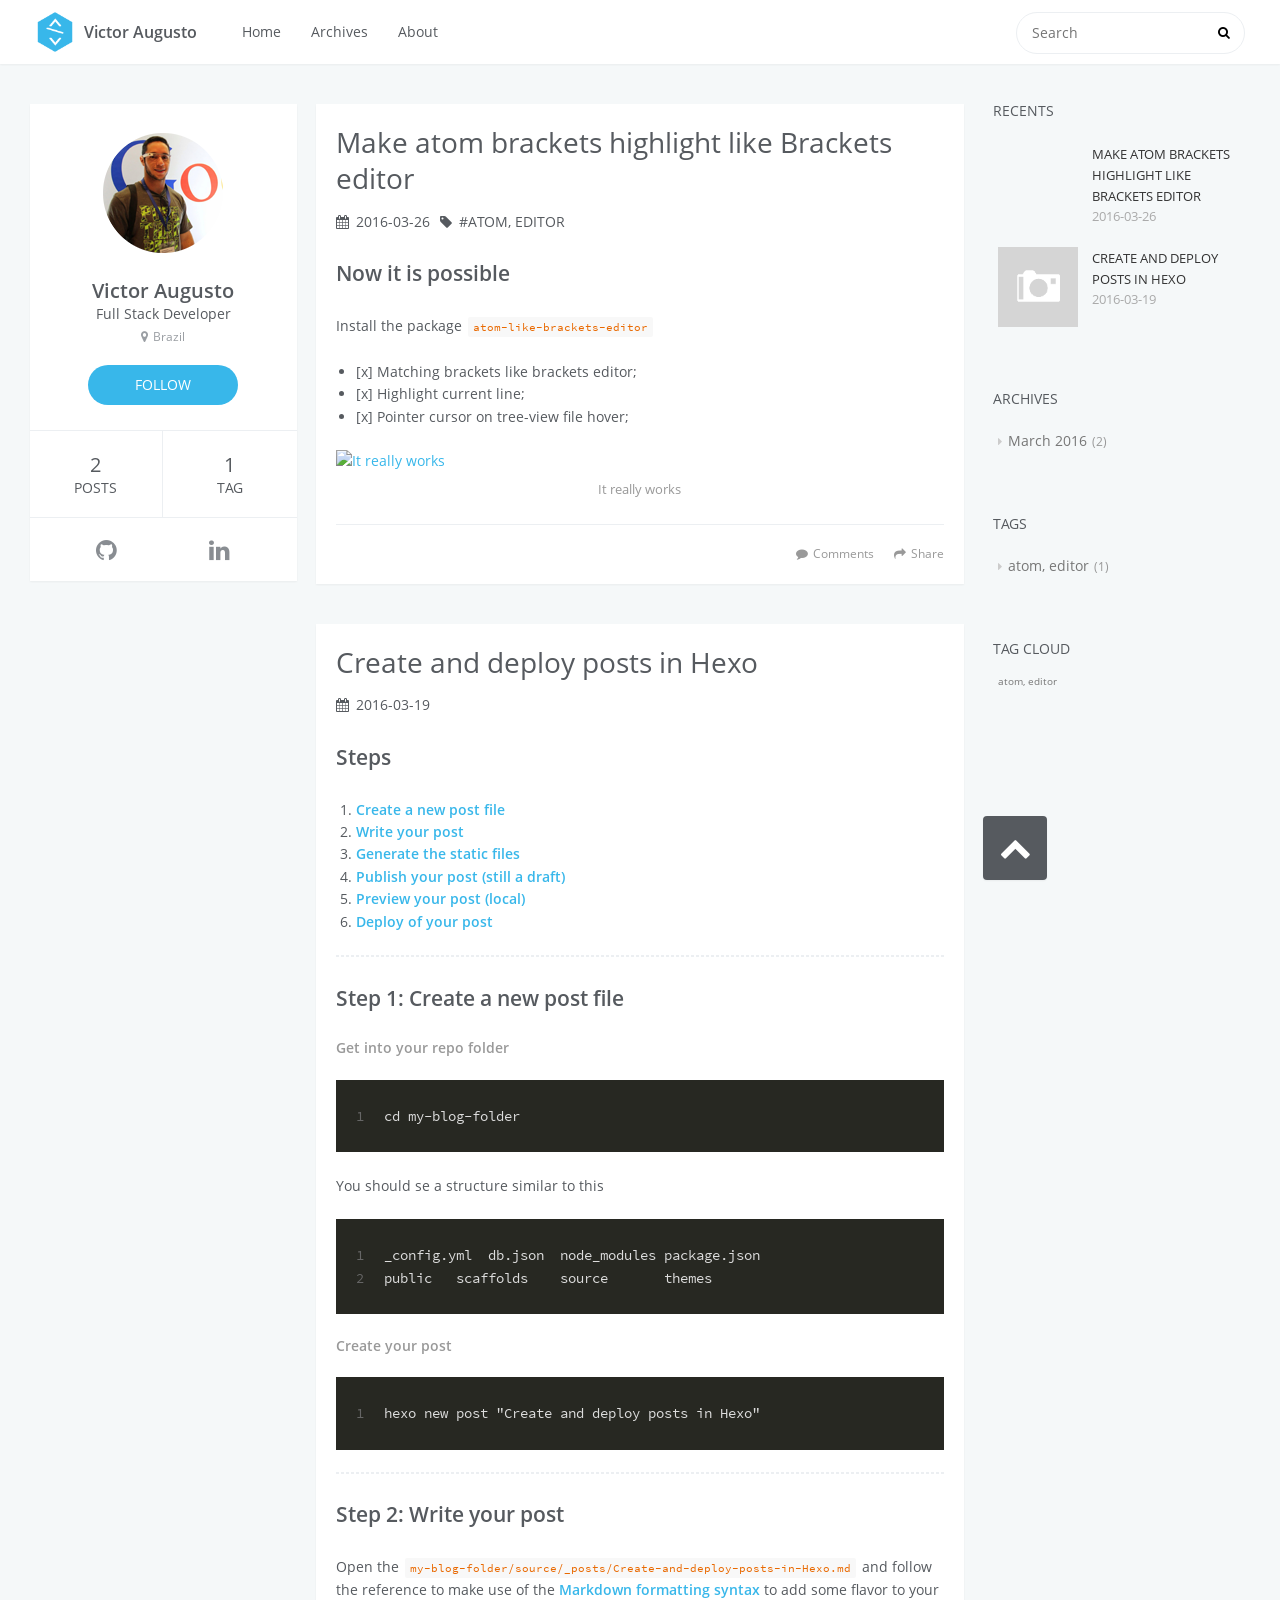
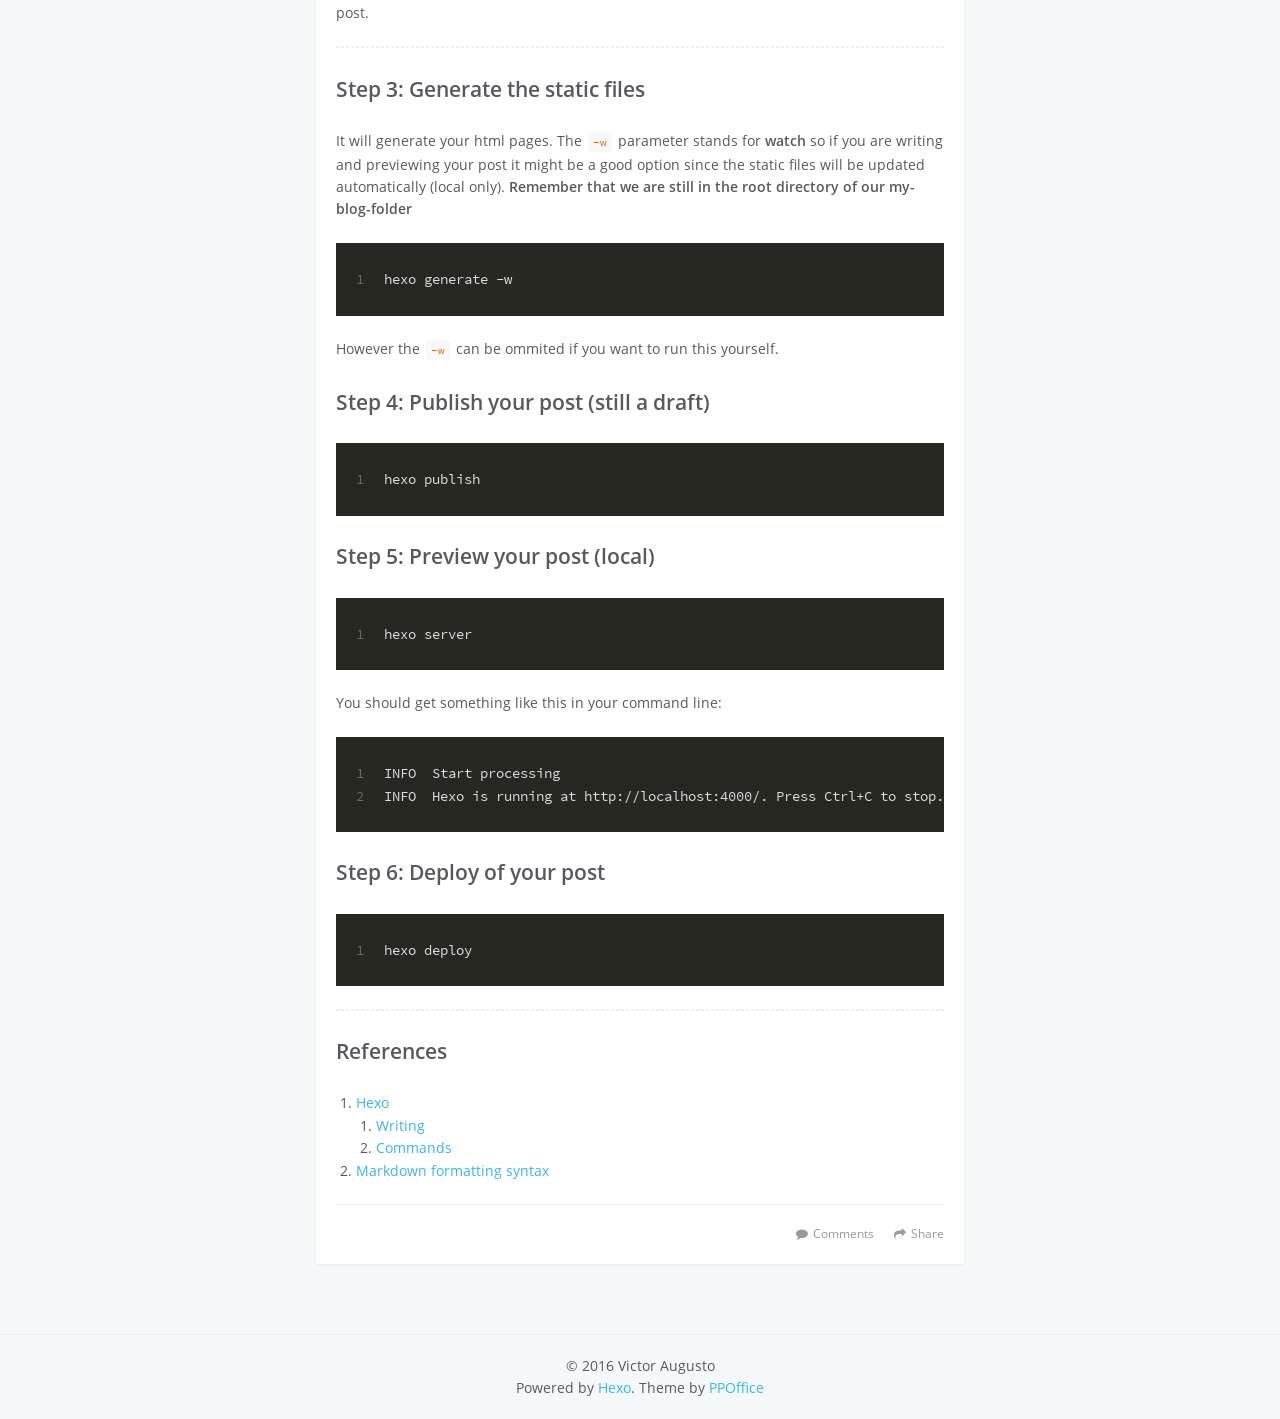
==== index.html @ 7a2a27d6 "Site updated: 2016-03-26 19:41:28" ====
<!DOCTYPE html>
<html lang=en>
<head>
    <meta charset="utf-8">
    
    <title>Victor Augusto</title>
    <meta name="viewport" content="width=device-width, initial-scale=1, maximum-scale=1" />
    <meta name="description">
<meta property="og:type" content="website">
<meta property="og:title" content="Victor Augusto">
<meta property="og:url" content="http://augustovictor.com/index.html">
<meta property="og:site_name" content="Victor Augusto">
<meta property="og:description">
<meta name="twitter:card" content="summary">
<meta name="twitter:title" content="Victor Augusto">
<meta name="twitter:description">
    

    

    

    <link rel="stylesheet" href="/vendor/font-awesome/css/font-awesome.min.css">
    <link rel="stylesheet" href="/vendor/open-sans/styles.css">
    <link rel="stylesheet" href="/vendor/source-code-pro/styles.css">

    <link rel="stylesheet" href="/css/style.css">

    <script src="/vendor/jquery/2.1.3/jquery.min.js"></script>
    
    
        <link rel="stylesheet" href="/vendor/fancybox/jquery.fancybox.css">
    
    
    
    

</head>
<body>
    <div id="container">
        <header id="header">
    <div id="header-main" class="header-inner">
        <div class="outer">
            <a href="/" id="logo">
                <i class="logo"></i>
                <span class="site-title">Victor Augusto</span>
            </a>
            <nav id="main-nav">
                
                    <a class="main-nav-link" href="/.">Home</a>
                
                    <a class="main-nav-link" href="/archives">Archives</a>
                
                    <a class="main-nav-link" href="/about">About</a>
                
            </nav>
            
                
                <nav id="sub-nav">
                    <div class="profile" id="profile-nav">
                        <a id="profile-anchor" href="javascript:;">
                            <img class="avatar" src="/css/images/avatar.png" />
                            <i class="fa fa-caret-down"></i>
                        </a>
                    </div>
                </nav>
            
            <div id="search-form-wrap">

    <form action="//google.com/search" method="get" accept-charset="UTF-8" class="search-form"><input type="search" name="q" results="0" class="search-form-input" placeholder="Search"><button type="submit" class="search-form-submit"> </button><input type="hidden" name="sitesearch" value="http://augustovictor.com"></form>

</div>
        </div>
    </div>
    <div id="main-nav-mobile" class="header-sub header-inner">
        <table class="menu outer">
            <tr>
                
                    <td><a class="main-nav-link" href="/.">Home</a></td>
                
                    <td><a class="main-nav-link" href="/archives">Archives</a></td>
                
                    <td><a class="main-nav-link" href="/about">About</a></td>
                
                <td>
                    
    <form action="//google.com/search" method="get" accept-charset="UTF-8" class="search-form"><input type="search" name="q" results="0" class="search-form-input" placeholder="Search"><input type="hidden" name="sitesearch" value="http://augustovictor.com"></form>

                </td>
            </tr>
        </table>
    </div>
</header>

        <div class="outer">
            
                

<aside id="profile">
    <div class="inner profile-inner">
        <div class="base-info profile-block">
            <img id="avatar" src="/css/images/avatar.png" />
            <h2 id="name">Victor Augusto</h2>
            <h3 id="title">Full Stack Developer</h3>
            <span id="location"><i class="fa fa-map-marker"></i>Brazil</span>
            <a id="follow" target="_blank" href="https://github.com/augustovictor/">FOLLOW</a>
        </div>
        <div class="article-info profile-block">
            <div class="article-info-block">
                2
                <span>posts</span>
            </div>
            <div class="article-info-block">
                1
                <span>tag</span>
            </div>
        </div>
        
        <div class="profile-block social-links">
            <table>
                <tr>
                    
                    <td><a href="http://github.com/augustovictor" target="_blank" title="github"><i class="fa fa-github"></i></a></td>
                    
                    <td><a href="https://www.linkedin.com/in/victor-augusto-bba81731" target="_blank" title="linkedin"><i class="fa fa-linkedin"></i></a></td>
                    
                </tr>
            </table>
        </div>
        
    </div>
</aside>

            
            <section id="main">
    <article id="post-Make-atom-brackets-highlight-like-Brackets-editor" class="article article-type-post" itemscope itemprop="blogPost">
    <div class="article-inner">
        
        
        
            <header class="article-header">
                
    
        <h1 itemprop="name">
            <a class="article-title" href="/2016/03/26/Make-atom-brackets-highlight-like-Brackets-editor/">Make atom brackets highlight like Brackets editor</a>
        </h1>
    

                <div class="article-meta">
                    
    <div class="article-date">
        <i class="fa fa-calendar"></i>
        <a href="/2016/03/26/Make-atom-brackets-highlight-like-Brackets-editor/">
            <time datetime="2016-03-26T22:24:16.000Z" itemprop="datePublished">2016-03-26</time>
        </a>
    </div>


                    
                    
    <div class="article-tag">
        <i class="fa fa-tag"></i>
        <a class="tag-link" href="/tags/atom-editor/">atom, editor</a>
    </div>

                </div>
            </header>
        
        <div class="article-entry" itemprop="articleBody">
        
            
            <h2 id="Now-it-is-possible"><a href="#Now-it-is-possible" class="headerlink" title="Now it is possible"></a>Now it is possible</h2><p>Install the package <code>atom-like-brackets-editor</code></p>
<ul>
<li>[x] Matching brackets like brackets editor;</li>
<li>[x] Highlight current line;</li>
<li>[x] Pointer cursor on tree-view file hover;</li>
</ul>
<p><img src="http://i.giphy.com/l2R03kPcara9h9yfK.gif" alt="It really works"></p>

        
        </div>
        <footer class="article-footer">
            <div class="share-container">



</div>

    <a data-url="http://augustovictor.com/2016/03/26/Make-atom-brackets-highlight-like-Brackets-editor/" data-id="cim9q17n600026hyos93c12dh" class="article-share-link"><i class="fa fa-share"></i>Share</a>
<script>
    (function ($) {
        // Prevent duplicate binding
        if (typeof(__SHARE_BUTTON_BINDED__) === 'undefined' || !__SHARE_BUTTON_BINDED__) {
            __SHARE_BUTTON_BINDED__ = true;
        } else {
            return;
        }
        $('body').on('click', function() {
            $('.article-share-box.on').removeClass('on');
        }).on('click', '.article-share-link', function(e) {
            e.stopPropagation();

            var $this = $(this),
                url = $this.attr('data-url'),
                encodedUrl = encodeURIComponent(url),
                id = 'article-share-box-' + $this.attr('data-id'),
                offset = $this.offset(),
                box;

            if ($('#' + id).length) {
                box = $('#' + id);

                if (box.hasClass('on')){
                    box.removeClass('on');
                    return;
                }
            } else {
                var html = [
                    '<div id="' + id + '" class="article-share-box">',
                        '<input class="article-share-input" value="' + url + '">',
                        '<div class="article-share-links">',
                            '<a href="https://twitter.com/intent/tweet?url=' + encodedUrl + '" class="fa fa-twitter article-share-twitter" target="_blank" title="Twitter"></a>',
                            '<a href="https://www.facebook.com/sharer.php?u=' + encodedUrl + '" class="fa fa-facebook article-share-facebook" target="_blank" title="Facebook"></a>',
                            '<a href="http://pinterest.com/pin/create/button/?url=' + encodedUrl + '" class="fa fa-pinterest article-share-pinterest" target="_blank" title="Pinterest"></a>',
                            '<a href="https://plus.google.com/share?url=' + encodedUrl + '" class="fa fa-google article-share-google" target="_blank" title="Google+"></a>',
                        '</div>',
                    '</div>'
                ].join('');

              box = $(html);

              $('body').append(box);
            }

            $('.article-share-box.on').hide();

            box.css({
                top: offset.top + 25,
                left: offset.left
            }).addClass('on');

        }).on('click', '.article-share-box', function (e) {
            e.stopPropagation();
        }).on('click', '.article-share-box-input', function () {
            $(this).select();
        }).on('click', '.article-share-box-link', function (e) {
            e.preventDefault();
            e.stopPropagation();

            window.open(this.href, 'article-share-box-window-' + Date.now(), 'width=500,height=450');
        });
    })(jQuery);
</script>

            
    
        <a href="http://augustovictor.com/2016/03/26/Make-atom-brackets-highlight-like-Brackets-editor/#comments" class="article-comment-link disqus-comment-count" data-disqus-url="http://augustovictor.com/2016/03/26/Make-atom-brackets-highlight-like-Brackets-editor/">Comments</a>
    

        </footer>
    </div>
    
</article>



    <article id="post-Create-and-deploy-posts-in-Hexo" class="article article-type-post" itemscope itemprop="blogPost">
    <div class="article-inner">
        
        
        
            <header class="article-header">
                
    
        <h1 itemprop="name">
            <a class="article-title" href="/2016/03/19/Create-and-deploy-posts-in-Hexo/">Create and deploy posts in Hexo</a>
        </h1>
    

                <div class="article-meta">
                    
    <div class="article-date">
        <i class="fa fa-calendar"></i>
        <a href="/2016/03/19/Create-and-deploy-posts-in-Hexo/">
            <time datetime="2016-03-19T16:07:48.000Z" itemprop="datePublished">2016-03-19</time>
        </a>
    </div>


                    
                    
                </div>
            </header>
        
        <div class="article-entry" itemprop="articleBody">
        
            
            <h2 id="Steps"><a href="#Steps" class="headerlink" title="Steps"></a>Steps</h2><ol>
<li><a href="#Step-1-Create-a-new-post-file"><strong>Create a new post file</strong></a></li>
<li><a href="#Step-2-Write-your-post"><strong>Write your post</strong></a></li>
<li><a href="#Step-3-Generate-the-static-files"><strong>Generate the static files</strong></a></li>
<li><a href="#Step-4-Publish-your-post-still-a-draft"><strong>Publish your post (still a draft)</strong></a></li>
<li><a href="#Step-5-Preview-your-post-local"><strong>Preview your post (local)</strong></a></li>
<li><a href="#Step-6-Deploy-of-your-post"><strong>Deploy of your post</strong></a></li>
</ol>
<hr>

<h2 id="Step-1-Create-a-new-post-file"><a href="#Step-1-Create-a-new-post-file" class="headerlink" title="Step 1: Create a new post file"></a>Step 1: Create a new post file</h2><h6 id="Get-into-your-repo-folder"><a href="#Get-into-your-repo-folder" class="headerlink" title="Get into your repo folder"></a>Get into your repo folder</h6><figure class="highlight plain"><table><tr><td class="gutter"><pre><span class="line">1</span><br></pre></td><td class="code"><pre><span class="line">cd my-blog-folder</span><br></pre></td></tr></table></figure>
<p>You should se a structure similar to this<br><figure class="highlight plain"><table><tr><td class="gutter"><pre><span class="line">1</span><br><span class="line">2</span><br></pre></td><td class="code"><pre><span class="line">_config.yml  db.json  node_modules package.json</span><br><span class="line">public   scaffolds    source       themes</span><br></pre></td></tr></table></figure></p>
<h6 id="Create-your-post"><a href="#Create-your-post" class="headerlink" title="Create your post"></a>Create your post</h6><figure class="highlight plain"><table><tr><td class="gutter"><pre><span class="line">1</span><br></pre></td><td class="code"><pre><span class="line">hexo new post &quot;Create and deploy posts in Hexo&quot;</span><br></pre></td></tr></table></figure>
<hr>

<h2 id="Step-2-Write-your-post"><a href="#Step-2-Write-your-post" class="headerlink" title="Step 2: Write your post"></a>Step 2: Write your post</h2><p>Open the <code>my-blog-folder/source/_posts/Create-and-deploy-posts-in-Hexo.md</code> and follow the reference to make use of the <a href="https://help.github.com/articles/basic-writing-and-formatting-syntax/" target="_blank" rel="external"><strong>Markdown  formatting syntax</strong></a> to add some flavor to your post.</p>
<hr>

<h2 id="Step-3-Generate-the-static-files"><a href="#Step-3-Generate-the-static-files" class="headerlink" title="Step 3: Generate the static files"></a>Step 3: Generate the static files</h2><p>It will generate your html pages. The <code>-w</code> parameter stands for <strong>watch</strong> so if you are writing and previewing your post it might be a good option since the static files will be updated automatically (local only). <strong>Remember that we are still in the root directory of our my-blog-folder</strong><br><figure class="highlight plain"><table><tr><td class="gutter"><pre><span class="line">1</span><br></pre></td><td class="code"><pre><span class="line">hexo generate -w</span><br></pre></td></tr></table></figure></p>
<p>However the <code>-w</code> can be ommited if you want to run this yourself.</p>
<h2 id="Step-4-Publish-your-post-still-a-draft"><a href="#Step-4-Publish-your-post-still-a-draft" class="headerlink" title="Step 4: Publish your post (still a draft)"></a>Step 4: Publish your post (still a draft)</h2><figure class="highlight plain"><table><tr><td class="gutter"><pre><span class="line">1</span><br></pre></td><td class="code"><pre><span class="line">hexo publish</span><br></pre></td></tr></table></figure>
<h2 id="Step-5-Preview-your-post-local"><a href="#Step-5-Preview-your-post-local" class="headerlink" title="Step 5: Preview your post (local)"></a>Step 5: Preview your post (local)</h2><figure class="highlight plain"><table><tr><td class="gutter"><pre><span class="line">1</span><br></pre></td><td class="code"><pre><span class="line">hexo server</span><br></pre></td></tr></table></figure>
<p>You should get something like this in your command line:<br><figure class="highlight plain"><table><tr><td class="gutter"><pre><span class="line">1</span><br><span class="line">2</span><br></pre></td><td class="code"><pre><span class="line">INFO  Start processing</span><br><span class="line">INFO  Hexo is running at http://localhost:4000/. Press Ctrl+C to stop.</span><br></pre></td></tr></table></figure></p>
<h2 id="Step-6-Deploy-of-your-post"><a href="#Step-6-Deploy-of-your-post" class="headerlink" title="Step 6: Deploy of your post"></a>Step 6: Deploy of your post</h2><figure class="highlight plain"><table><tr><td class="gutter"><pre><span class="line">1</span><br></pre></td><td class="code"><pre><span class="line">hexo deploy</span><br></pre></td></tr></table></figure>
<p><hr></p>
<h2 id="References"><a href="#References" class="headerlink" title="References"></a>References</h2><ol>
<li><a href="https://hexo.io/docs/" target="_blank" rel="external">Hexo</a><ol>
<li><a href="https://hexo.io/docs/writing.html" target="_blank" rel="external">Writing</a></li>
<li><a href="https://hexo.io/docs/commands.html" target="_blank" rel="external">Commands</a></li>
</ol>
</li>
<li><a href="https://help.github.com/articles/basic-writing-and-formatting-syntax/" target="_blank" rel="external">Markdown formatting syntax</a></li>
</ol>

        
        </div>
        <footer class="article-footer">
            <div class="share-container">



</div>

    <a data-url="http://augustovictor.com/2016/03/19/Create-and-deploy-posts-in-Hexo/" data-id="cim9q17mx00006hyox0726bps" class="article-share-link"><i class="fa fa-share"></i>Share</a>
<script>
    (function ($) {
        // Prevent duplicate binding
        if (typeof(__SHARE_BUTTON_BINDED__) === 'undefined' || !__SHARE_BUTTON_BINDED__) {
            __SHARE_BUTTON_BINDED__ = true;
        } else {
            return;
        }
        $('body').on('click', function() {
            $('.article-share-box.on').removeClass('on');
        }).on('click', '.article-share-link', function(e) {
            e.stopPropagation();

            var $this = $(this),
                url = $this.attr('data-url'),
                encodedUrl = encodeURIComponent(url),
                id = 'article-share-box-' + $this.attr('data-id'),
                offset = $this.offset(),
                box;

            if ($('#' + id).length) {
                box = $('#' + id);

                if (box.hasClass('on')){
                    box.removeClass('on');
                    return;
                }
            } else {
                var html = [
                    '<div id="' + id + '" class="article-share-box">',
                        '<input class="article-share-input" value="' + url + '">',
                        '<div class="article-share-links">',
                            '<a href="https://twitter.com/intent/tweet?url=' + encodedUrl + '" class="fa fa-twitter article-share-twitter" target="_blank" title="Twitter"></a>',
                            '<a href="https://www.facebook.com/sharer.php?u=' + encodedUrl + '" class="fa fa-facebook article-share-facebook" target="_blank" title="Facebook"></a>',
                            '<a href="http://pinterest.com/pin/create/button/?url=' + encodedUrl + '" class="fa fa-pinterest article-share-pinterest" target="_blank" title="Pinterest"></a>',
                            '<a href="https://plus.google.com/share?url=' + encodedUrl + '" class="fa fa-google article-share-google" target="_blank" title="Google+"></a>',
                        '</div>',
                    '</div>'
                ].join('');

              box = $(html);

              $('body').append(box);
            }

            $('.article-share-box.on').hide();

            box.css({
                top: offset.top + 25,
                left: offset.left
            }).addClass('on');

        }).on('click', '.article-share-box', function (e) {
            e.stopPropagation();
        }).on('click', '.article-share-box-input', function () {
            $(this).select();
        }).on('click', '.article-share-box-link', function (e) {
            e.preventDefault();
            e.stopPropagation();

            window.open(this.href, 'article-share-box-window-' + Date.now(), 'width=500,height=450');
        });
    })(jQuery);
</script>

            
    
        <a href="http://augustovictor.com/2016/03/19/Create-and-deploy-posts-in-Hexo/#comments" class="article-comment-link disqus-comment-count" data-disqus-url="http://augustovictor.com/2016/03/19/Create-and-deploy-posts-in-Hexo/">Comments</a>
    

        </footer>
    </div>
    
</article>


</section>
            
                <aside id="sidebar">
    
        
    <div class="widget-wrap">
        <h3 class="widget-title">recents</h3>
        <div class="widget">
            <ul id="recent-post" class="">
                
                    <li>
                        
                        <div class="item-thumbnail">
                            <a href="/2016/03/26/Make-atom-brackets-highlight-like-Brackets-editor/" class="thumbnail">
    
    
        <span style="background-image:url(http://i.giphy.com/l2R03kPcara9h9yfK.gif)" alt="Make atom brackets highlight like Brackets editor" class="thumbnail-image"></span>
    
</a>
                        </div>
                        
                        <div class="item-inner">
                            <p class="item-category"></p>
                            <p class="item-title"><a href="/2016/03/26/Make-atom-brackets-highlight-like-Brackets-editor/" class="title">Make atom brackets highlight like Brackets editor</a></p>
                            <p class="item-date"><time datetime="2016-03-26T22:24:16.000Z" itemprop="datePublished">2016-03-26</time></p>
                        </div>
                    </li>
                
                    <li>
                        
                        <div class="item-thumbnail">
                            <a href="/2016/03/19/Create-and-deploy-posts-in-Hexo/" class="thumbnail">
    
    
        <span class="thumbnail-image thumbnail-none"></span>
    
</a>
                        </div>
                        
                        <div class="item-inner">
                            <p class="item-category"></p>
                            <p class="item-title"><a href="/2016/03/19/Create-and-deploy-posts-in-Hexo/" class="title">Create and deploy posts in Hexo</a></p>
                            <p class="item-date"><time datetime="2016-03-19T16:07:48.000Z" itemprop="datePublished">2016-03-19</time></p>
                        </div>
                    </li>
                
            </ul>
        </div>
    </div>

    
        
    
        
    <div class="widget-wrap">
        <h3 class="widget-title">archives</h3>
        <div class="widget">
            <ul class="archive-list"><li class="archive-list-item"><a class="archive-list-link" href="/archives/2016/03/">March 2016</a><span class="archive-list-count">2</span></li></ul>
        </div>
    </div>

    
        
    <div class="widget-wrap">
        <h3 class="widget-title">tags</h3>
        <div class="widget">
            <ul class="tag-list"><li class="tag-list-item"><a class="tag-list-link" href="/tags/atom-editor/">atom, editor</a><span class="tag-list-count">1</span></li></ul>
        </div>
    </div>

    
        
    <div class="widget-wrap">
        <h3 class="widget-title">tag cloud</h3>
        <div class="widget tagcloud">
            <a href="/tags/atom-editor/" style="font-size: 10px;">atom, editor</a>
        </div>
    </div>

    
    <div id="toTop" class="fa fa-chevron-up"></div>
</aside>
            
        </div>
        <footer id="footer">
    <div class="outer">
        <div id="footer-info" class="inner">
            &copy; 2016 Victor Augusto<br>
            Powered by <a href="http://hexo.io/" target="_blank">Hexo</a>. Theme by <a href="http://github.com/ppoffice">PPOffice</a>
        </div>
    </div>
</footer>
        
    
    <script>
    var disqus_shortname = 'hexo-theme-icarus';
    
    
    (function() {
    var dsq = document.createElement('script');
    dsq.type = 'text/javascript';
    dsq.async = true;
    dsq.src = '//' + disqus_shortname + '.disqus.com/count.js';
    (document.getElementsByTagName('head')[0] || document.getElementsByTagName('body')[0]).appendChild(dsq);
    })();
    </script>



    
        <script src="/vendor/fancybox/jquery.fancybox.pack.js"></script>
    


<!-- Custom Scripts -->
<script src="/js/main.js"></script>

    </div>
</body>
</html>
---- vendor/open-sans/styles.css ----
/* cyrillic-ext */
@font-face {
    font-family: 'Open Sans';
    font-style: normal;
    font-weight: 400;
    src: local('Open Sans'), local('OpenSans'), url(fonts/K88pR3goAWT7BTt32Z01mxJtnKITppOI_IvcXXDNrsc.woff2) format('woff2');
    unicode-range: U+0460-052F, U+20B4, U+2DE0-2DFF, U+A640-A69F;
}
/* cyrillic */
@font-face {
    font-family: 'Open Sans';
    font-style: normal;
    font-weight: 400;
    src: local('Open Sans'), local('OpenSans'), url(fonts/RjgO7rYTmqiVp7vzi-Q5URJtnKITppOI_IvcXXDNrsc.woff2) format('woff2');
    unicode-range: U+0400-045F, U+0490-0491, U+04B0-04B1, U+2116;
}
/* greek-ext */
@font-face {
    font-family: 'Open Sans';
    font-style: normal;
    font-weight: 400;
    src: local('Open Sans'), local('OpenSans'), url(fonts/LWCjsQkB6EMdfHrEVqA1KRJtnKITppOI_IvcXXDNrsc.woff2) format('woff2');
    unicode-range: U+1F00-1FFF;
}
/* greek */
@font-face {
    font-family: 'Open Sans';
    font-style: normal;
    font-weight: 400;
    src: local('Open Sans'), local('OpenSans'), url(fonts/xozscpT2726on7jbcb_pAhJtnKITppOI_IvcXXDNrsc.woff2) format('woff2');
    unicode-range: U+0370-03FF;
}
/* vietnamese */
@font-face {
    font-family: 'Open Sans';
    font-style: normal;
    font-weight: 400;
    src: local('Open Sans'), local('OpenSans'), url(fonts/59ZRklaO5bWGqF5A9baEERJtnKITppOI_IvcXXDNrsc.woff2) format('woff2');
    unicode-range: U+0102-0103, U+1EA0-1EF1, U+20AB;
}
/* latin-ext */
@font-face {
    font-family: 'Open Sans';
    font-style: normal;
    font-weight: 400;
    src: local('Open Sans'), local('OpenSans'), url(fonts/u-WUoqrET9fUeobQW7jkRRJtnKITppOI_IvcXXDNrsc.woff2) format('woff2');
    unicode-range: U+0100-024F, U+1E00-1EFF, U+20A0-20AB, U+20AD-20CF, U+2C60-2C7F, U+A720-A7FF;
}
/* latin */
@font-face {
    font-family: 'Open Sans';
    font-style: normal;
    font-weight: 400;
    src: local('Open Sans'), local('OpenSans'), url(fonts/cJZKeOuBrn4kERxqtaUH3VtXRa8TVwTICgirnJhmVJw.woff2) format('woff2');
    unicode-range: U+0000-00FF, U+0131, U+0152-0153, U+02C6, U+02DA, U+02DC, U+2000-206F, U+2074, U+20AC, U+2212, U+2215, U+E0FF, U+EFFD, U+F000;
}
/* cyrillic-ext */
@font-face {
    font-family: 'Open Sans';
    font-style: normal;
    font-weight: 600;
    src: local('Open Sans Semibold'), local('OpenSans-Semibold'), url(fonts/MTP_ySUJH_bn48VBG8sNSq-j2U0lmluP9RWlSytm3ho.woff2) format('woff2');
    unicode-range: U+0460-052F, U+20B4, U+2DE0-2DFF, U+A640-A69F;
}
/* cyrillic */
@font-face {
    font-family: 'Open Sans';
    font-style: normal;
    font-weight: 600;
    src: local('Open Sans Semibold'), local('OpenSans-Semibold'), url(fonts/MTP_ySUJH_bn48VBG8sNSpX5f-9o1vgP2EXwfjgl7AY.woff2) format('woff2');
    unicode-range: U+0400-045F, U+0490-0491, U+04B0-04B1, U+2116;
}
/* greek-ext */
@font-face {
    font-family: 'Open Sans';
    font-style: normal;
    font-weight: 600;
    src: local('Open Sans Semibold'), local('OpenSans-Semibold'), url(fonts/MTP_ySUJH_bn48VBG8sNShWV49_lSm1NYrwo-zkhivY.woff2) format('woff2');
    unicode-range: U+1F00-1FFF;
}
/* greek */
@font-face {
    font-family: 'Open Sans';
    font-style: normal;
    font-weight: 600;
    src: local('Open Sans Semibold'), local('OpenSans-Semibold'), url(fonts/MTP_ySUJH_bn48VBG8sNSqaRobkAwv3vxw3jMhVENGA.woff2) format('woff2');
    unicode-range: U+0370-03FF;
}
/* vietnamese */
@font-face {
    font-family: 'Open Sans';
    font-style: normal;
    font-weight: 600;
    src: local('Open Sans Semibold'), local('OpenSans-Semibold'), url(fonts/MTP_ySUJH_bn48VBG8sNSv8zf_FOSsgRmwsS7Aa9k2w.woff2) format('woff2');
    unicode-range: U+0102-0103, U+1EA0-1EF1, U+20AB;
}
/* latin-ext */
@font-face {
    font-family: 'Open Sans';
    font-style: normal;
    font-weight: 600;
    src: local('Open Sans Semibold'), local('OpenSans-Semibold'), url(fonts/MTP_ySUJH_bn48VBG8sNSj0LW-43aMEzIO6XUTLjad8.woff2) format('woff2');
    unicode-range: U+0100-024F, U+1E00-1EFF, U+20A0-20AB, U+20AD-20CF, U+2C60-2C7F, U+A720-A7FF;
}
/* latin */
@font-face {
    font-family: 'Open Sans';
    font-style: normal;
    font-weight: 600;
    src: local('Open Sans Semibold'), local('OpenSans-Semibold'), url(fonts/MTP_ySUJH_bn48VBG8sNSugdm0LZdjqr5-oayXSOefg.woff2) format('woff2');
    unicode-range: U+0000-00FF, U+0131, U+0152-0153, U+02C6, U+02DA, U+02DC, U+2000-206F, U+2074, U+20AC, U+2212, U+2215, U+E0FF, U+EFFD, U+F000;
}
/* cyrillic-ext */
@font-face {
    font-family: 'Open Sans';
    font-style: italic;
    font-weight: 400;
    src: local('Open Sans Italic'), local('OpenSans-Italic'), url(fonts/xjAJXh38I15wypJXxuGMBjTOQ_MqJVwkKsUn0wKzc2I.woff2) format('woff2');
    unicode-range: U+0460-052F, U+20B4, U+2DE0-2DFF, U+A640-A69F;
}
/* cyrillic */
@font-face {
    font-family: 'Open Sans';
    font-style: italic;
    font-weight: 400;
    src: local('Open Sans Italic'), local('OpenSans-Italic'), url(fonts/xjAJXh38I15wypJXxuGMBjUj_cnvWIuuBMVgbX098Mw.woff2) format('woff2');
    unicode-range: U+0400-045F, U+0490-0491, U+04B0-04B1, U+2116;
}
/* greek-ext */
@font-face {
    font-family: 'Open Sans';
    font-style: italic;
    font-weight: 400;
    src: local('Open Sans Italic'), local('OpenSans-Italic'), url(fonts/xjAJXh38I15wypJXxuGMBkbcKLIaa1LC45dFaAfauRA.woff2) format('woff2');
    unicode-range: U+1F00-1FFF;
}
/* greek */
@font-face {
    font-family: 'Open Sans';
    font-style: italic;
    font-weight: 400;
    src: local('Open Sans Italic'), local('OpenSans-Italic'), url(fonts/xjAJXh38I15wypJXxuGMBmo_sUJ8uO4YLWRInS22T3Y.woff2) format('woff2');
    unicode-range: U+0370-03FF;
}
/* vietnamese */
@font-face {
    font-family: 'Open Sans';
    font-style: italic;
    font-weight: 400;
    src: local('Open Sans Italic'), local('OpenSans-Italic'), url(fonts/xjAJXh38I15wypJXxuGMBr6up8jxqWt8HVA3mDhkV_0.woff2) format('woff2');
    unicode-range: U+0102-0103, U+1EA0-1EF1, U+20AB;
}
/* latin-ext */
@font-face {
    font-family: 'Open Sans';
    font-style: italic;
    font-weight: 400;
    src: local('Open Sans Italic'), local('OpenSans-Italic'), url(fonts/xjAJXh38I15wypJXxuGMBiYE0-AqJ3nfInTTiDXDjU4.woff2) format('woff2');
    unicode-range: U+0100-024F, U+1E00-1EFF, U+20A0-20AB, U+20AD-20CF, U+2C60-2C7F, U+A720-A7FF;
}
/* latin */
@font-face {
    font-family: 'Open Sans';
    font-style: italic;
    font-weight: 400;
    src: local('Open Sans Italic'), local('OpenSans-Italic'), url(fonts/xjAJXh38I15wypJXxuGMBo4P5ICox8Kq3LLUNMylGO4.woff2) format('woff2');
    unicode-range: U+0000-00FF, U+0131, U+0152-0153, U+02C6, U+02DA, U+02DC, U+2000-206F, U+2074, U+20AC, U+2212, U+2215, U+E0FF, U+EFFD, U+F000;
}
---- vendor/source-code-pro/styles.css ----
/* latin-ext */
@font-face {
  font-family: 'Source Code Pro';
  font-style: normal;
  font-weight: 400;
  src: local('Source Code Pro'), local('SourceCodePro-Regular'), url(fonts/mrl8jkM18OlOQN8JLgasDy2Q8seG17bfDXYR_jUsrzg.woff2) format('woff2');
  unicode-range: U+0100-024F, U+1E00-1EFF, U+20A0-20AB, U+20AD-20CF, U+2C60-2C7F, U+A720-A7FF;
}
/* latin */
@font-face {
  font-family: 'Source Code Pro';
  font-style: normal;
  font-weight: 400;
  src: local('Source Code Pro'), local('SourceCodePro-Regular'), url(fonts/mrl8jkM18OlOQN8JLgasD9V_2ngZ8dMf8fLgjYEouxg.woff2) format('woff2');
  unicode-range: U+0000-00FF, U+0131, U+0152-0153, U+02C6, U+02DA, U+02DC, U+2000-206F, U+2074, U+20AC, U+2212, U+2215, U+E0FF, U+EFFD, U+F000;
}
---- css/style.css ----
body {
  width: 100%;
}
body:before,
body:after {
  content: "";
  display: table;
}
body:after {
  clear: both;
}
html,
body,
div,
span,
applet,
object,
iframe,
h1,
h2,
h3,
h4,
h5,
h6,
p,
blockquote,
pre,
a,
abbr,
acronym,
address,
big,
cite,
code,
del,
dfn,
em,
img,
ins,
kbd,
q,
s,
samp,
small,
strike,
strong,
sub,
sup,
tt,
var,
dl,
dt,
dd,
ol,
ul,
li,
fieldset,
form,
label,
legend,
table,
caption,
tbody,
tfoot,
thead,
tr,
th,
td {
  margin: 0;
  padding: 0;
  border: 0;
  outline: 0;
  font-weight: inherit;
  font-style: inherit;
  font-family: inherit;
  font-size: 100%;
  vertical-align: baseline;
}
body {
  line-height: 1;
  color: #000;
  background: #fff;
}
ol,
ul {
  list-style: none;
}
table {
  border-collapse: separate;
  border-spacing: 0;
  vertical-align: middle;
}
caption,
th,
td {
  text-align: left;
  font-weight: normal;
  vertical-align: middle;
}
a img {
  border: none;
}
input,
button {
  margin: 0;
  padding: 0;
}
input::-moz-focus-inner,
button::-moz-focus-inner {
  border: 0;
  padding: 0;
}
html,
body,
#container {
  height: 100%;
}
body {
  color: #565a5f;
  background: #f5f8f9;
  font: 14px "open sans", "Helvetica Neue", "Microsoft Yahei", Helvetica, Arial, sans-serif;
  -webkit-text-size-adjust: 100%;
}
a {
  color: #38b7ea;
  text-decoration: none;
}
a:visited {
  color: #38b7ea;
}
code {
  margin: 0 2px;
  color: #e96900;
  padding: 3px 5px;
  font-size: 0.8em;
  -webkit-border-radius: 2px;
  border-radius: 2px;
  font-family: "Source Code Pro", Consolas, Monaco, Menlo, Consolas, monospace;
  background-color: #f8f8f8;
}
.outer {
  max-width: 1320px;
  margin: 0 auto;
  padding: 0 20px;
}
.outer:before,
.outer:after {
  content: "";
  display: table;
}
.outer:after {
  clear: both;
}
@media screen and (max-width: 559px) {
  .outer {
    padding: 0;
  }
}
.left,
.alignleft {
  float: left;
}
.right,
.alignright {
  float: right;
}
.clear {
  clear: both;
}
.logo {
  width: 40px;
  height: 40px;
  background-repeat: no-repeat;
  background-image: url("images/logo.png");
  -webkit-background-size: 40px 40px;
  -moz-background-size: 40px 40px;
  background-size: 40px 40px;
}
#container {
  position: relative;
}
#container > .outer {
  margin-bottom: 30px;
}
@media screen and (min-width: 1200px) {
  #main {
    display: inline;
    float: left;
    width: 52.307692307692314%;
    margin: 0 0.769230769230769%;
  }
}
@media screen and (min-width: 800px) and (max-width: 1199px) {
  #main {
    display: inline;
    float: left;
    width: 67.6923076923077%;
    margin: 0 0.769230769230769%;
  }
}
.archive-article-header a,
.layout-wrap-inner.tag-cloud a,
.timeline-row .content h1 a,
.archive-article-header a:visited,
.layout-wrap-inner.tag-cloud a:visited,
.timeline-row .content h1 a:visited {
  color: #565a5f;
  -webkit-transition: 0.2s ease;
  -moz-transition: 0.2s ease;
  -ms-transition: 0.2s ease;
  transition: 0.2s ease;
}
.archive-article-header a:hover,
.layout-wrap-inner.tag-cloud a:hover,
.timeline-row .content h1 a:hover,
.archive-article-header a:visited:hover,
.layout-wrap-inner.tag-cloud a:visited:hover,
.timeline-row .content h1 a:visited:hover {
  color: #38b7ea;
}
.article-meta,
.archive-year,
.widget-title {
  line-height: 1em;
  text-decoration: none;
  text-transform: uppercase;
}
#header,
#profile .inner,
.article-inner,
#comments,
.archive-article,
.timeline-row .content,
#toTop {
  background: #fff;
  -webkit-box-shadow: 0 1px 2px rgba(0,0,0,0.05);
  box-shadow: 0 1px 2px rgba(0,0,0,0.05);
}
.article-entry h1,
.widget h1 {
  font-size: 2em;
}
.article-entry h2,
.widget h2 {
  font-size: 1.5em;
}
.article-entry h3,
.widget h3 {
  font-size: 1.3em;
}
.article-entry h4,
.widget h4 {
  font-size: 1.2em;
}
.article-entry h5,
.widget h5 {
  font-size: 1em;
}
.article-entry h6,
.widget h6 {
  font-size: 1em;
  color: #999;
}
.article-entry hr,
.widget hr {
  border: 1px dashed #eceff2;
}
.article-entry strong,
.widget strong {
  font-weight: bold;
}
.article-entry em,
.widget em,
.article-entry cite,
.widget cite {
  font-style: italic;
}
.article-entry sup,
.widget sup,
.article-entry sub,
.widget sub {
  font-size: 0.75em;
  line-height: 0;
  position: relative;
  vertical-align: baseline;
}
.article-entry sup,
.widget sup {
  top: -0.5em;
}
.article-entry sub,
.widget sub {
  bottom: -0.2em;
}
.article-entry small,
.widget small {
  font-size: 0.85em;
}
.article-entry acronym,
.widget acronym,
.article-entry abbr,
.widget abbr {
  border-bottom: 1px dotted;
}
.article-entry ul,
.widget ul,
.article-entry ol,
.widget ol,
.article-entry dl,
.widget dl {
  margin: 0 20px;
  line-height: 1.6em;
}
.article-entry ul ul,
.widget ul ul,
.article-entry ol ul,
.widget ol ul,
.article-entry ul ol,
.widget ul ol,
.article-entry ol ol,
.widget ol ol {
  margin-top: 0;
  margin-bottom: 0;
}
.article-entry ul,
.widget ul {
  list-style: disc;
}
.article-entry ol,
.widget ol {
  list-style: decimal;
}
.article-entry dt,
.widget dt {
  font-weight: bold;
}
#header {
  background: #fff;
  position: relative;
}
#header a,
#header a:visited {
  white-space: nowrap;
  -webkit-transition: 0.2s ease;
  -moz-transition: 0.2s ease;
  -ms-transition: 0.2s ease;
  transition: 0.2s ease;
  color: #565a5f;
}
#header a:hover {
  color: #38b7ea;
}
.header-inner #logo,
#main-nav,
#sub-nav,
#search-form-wrap {
  height: 40px;
  line-height: 40px;
  padding: 12px 15px;
}
.header-inner #logo,
#main-nav {
  float: left;
}
#sub-nav,
#search-form-wrap {
  float: right;
}
.header-inner {
  height: 100%;
  position: relative;
}
.header-inner #logo {
  display: inline-block;
}
.header-inner #logo .logo {
  margin-right: 5px;
  display: inline-block;
}
.header-inner #logo .site-title {
  font-size: 16px;
  display: inline-block;
  vertical-align: top;
  font-weight: 600;
}
#header-title {
  text-align: center;
  height: 40px;
  position: absolute;
  top: 50%;
  left: 0;
  margin-top: -20px;
}
.header-sub {
  border-top: 1px solid #eceff2;
}
.header-sub ul {
  margin: 0 15px;
}
.header-sub ul:before,
.header-sub ul:after {
  content: "";
  display: table;
}
.header-sub ul:after {
  clear: both;
}
.header-sub ul li {
  float: left;
  margin: 0 10px;
}
.header-sub ul li a {
  display: inline-block;
  line-height: 48px;
}
.header-sub .main-nav-link {
  display: inline-block;
  line-height: 48px;
}
@media screen and (min-width: 560px) and (max-width: 799px) {
  #header-sub {
    display: none;
  }
}
@media screen and (max-width: 559px) {
  #header-sub {
    display: none;
  }
}
@media screen and (min-width: 560px) and (max-width: 799px) {
  #main-nav {
    display: none;
  }
}
@media screen and (max-width: 559px) {
  #main-nav {
    display: none;
  }
}
@media screen and (min-width: 800px) and (max-width: 1199px) {
  #main-nav-mobile {
    display: none;
  }
}
@media screen and (min-width: 1200px) {
  #main-nav-mobile {
    display: none;
  }
}
.nav-icon,
.main-nav-link {
  float: left;
  display: block;
  padding: 0 15px;
}
.nav-icon {
  text-align: center;
  font-size: 14px;
  width: 14px;
  height: 14px;
  position: relative;
  cursor: pointer;
  height: 40px !important;
  line-height: 40px !important;
}
.main-nav-link {
  font-weight: 300;
}
@media screen and (min-width: 1200px) {
  #sub-nav {
    display: none;
  }
}
#sub-nav #profile-nav #profile-anchor {
  display: block;
  height: 40px;
  line-height: 40px;
}
#sub-nav #profile-nav #profile-anchor:before,
#sub-nav #profile-nav #profile-anchor:after {
  content: "";
  display: table;
}
#sub-nav #profile-nav #profile-anchor:after {
  clear: both;
}
#sub-nav #profile-nav .avatar,
#sub-nav #profile-nav .fa {
  float: left;
}
#sub-nav #profile-nav .avatar {
  width: 40px;
  height: 40px;
  margin-right: 8px;
}
#sub-nav #profile-nav .fa {
  line-height: 40px;
}
@media screen and (max-width: 559px) {
  #search-form-wrap {
    display: none;
  }
}
#search-form-wrap .search-form {
  position: relative;
}
#search-form-wrap .search-form .search-form-input {
  width: 100%;
  height: 40px;
  padding: 0 30px 0 15px;
  line-height: 40px;
  -webkit-border-radius: 21px;
  border-radius: 21px;
}
#search-form-wrap .search-form .search-form-input::-webkit-search-results-decoration,
#search-form-wrap .search-form .search-form-input::-webkit-search-cancel-button {
  -webkit-appearance: none;
}
#search-form-wrap .search-form .search-form-submit {
  top: 50%;
  right: 15px;
  border: none;
  cursor: pointer;
  margin-top: -7px;
  background: none;
  position: absolute;
  font: 13px font-icon;
  font-family: 'FontAwesome';
}
#search-form-wrap .search-form .search-form-submit:before {
  content: '\f002';
}
#search-form-wrap .search-form .search-form-submit:hover,
#search-form-wrap .search-form .search-form-submit:focus {
  color: #777;
}
.search-form-input,
.search-form-input.st-ui-search-input,
.search-form-input.st-default-search-input {
  -webkit-appearance: textarea;
  -webkit-appearance: textarea;
  -moz-appearance: textarea;
  appearance: textarea;
  padding: 0;
  width: 200px;
  -webkit-box-shadow: none;
  box-shadow: none;
  color: #565a5f;
  -webkit-transition: 0.2s ease;
  -moz-transition: 0.2s ease;
  -ms-transition: 0.2s ease;
  transition: 0.2s ease;
  -webkit-box-sizing: border-box;
  -moz-box-sizing: border-box;
  box-sizing: border-box;
  height: auto !important;
  line-height: 1.6em;
  outline: none !important;
  background: none !important;
  font: 14px "open sans", "Helvetica Neue", "Microsoft Yahei", Helvetica, Arial, sans-serif;
  border: 1px solid #eceff2 !important;
}
.search-form-input:focus,
.search-form-input.st-ui-search-input:focus,
.search-form-input.st-default-search-input:focus {
  border-color: #38b7ea !important;
}
.search-form-input::-webkit-search-results-decoration,
.search-form-input.st-ui-search-input::-webkit-search-results-decoration,
.search-form-input.st-default-search-input::-webkit-search-results-decoration,
.search-form-input::-webkit-search-cancel-button,
.search-form-input.st-ui-search-input::-webkit-search-cancel-button,
.search-form-input.st-default-search-input::-webkit-search-cancel-button {
  -webkit-appearance: none;
}
#main-nav-mobile {
  overflow-y: hidden;
  overflow-x: auto;
}
#main-nav-mobile .menu {
  margin: 0;
  height: 48px;
}
#main-nav-mobile .menu:before,
#main-nav-mobile .menu:after {
  content: "";
  display: table;
}
#main-nav-mobile .menu:after {
  clear: both;
}
#main-nav-mobile .menu .search-form-input {
  display: none;
  padding: 0 10px;
  margin-right: 15px;
  height: 32px;
  line-height: 32px;
  -webkit-border-radius: 16px;
  border-radius: 16px;
}
@media screen and (max-width: 559px) {
  #main-nav-mobile .menu .search-form-input {
    display: block;
  }
}
#main-nav-mobile .menu .search-form-input::-webkit-search-results-decoration,
#main-nav-mobile .menu .search-form-input::-webkit-search-cancel-button {
  -webkit-appearance: none;
}
.bio {
  text-align: center;
}
#profile .inner .bio h2 {
  font-size: 1.3em;
  font-weight: bold;
  margin-top: 15px;
}
#profile .inner .bio p {
  margin: 5px 20px 10px 20px;
  text-align: justify;
  max-width: 300px;
  line-height: 1.5em;
}
.profile-block {
  padding: 15px 20px;
  border-bottom: 1px solid #eceff2;
}
.profile-block:last-child {
  border-bottom: none;
}
#profile {
  display: inline;
  float: left;
  width: 21.53846153846154%;
  margin: 0 0.769230769230769%;
  display: none;
}
@media screen and (min-width: 1200px) {
  #profile {
    display: block;
  }
}
#profile .inner {
  margin-top: 40px;
  background: #fff;
}
#profile .inner .base-info #avatar {
  display: block;
  margin: 10px auto 20px;
  width: 128px;
  height: 128px;
}
#profile .inner .base-info #name,
#profile .inner .base-info #title,
#profile .inner .base-info #location {
  display: block;
  text-align: center;
}
#profile .inner .base-info #name {
  font-size: 20px;
  font-weight: 600;
}
#profile .inner .base-info #location {
  font-size: 12px;
  margin-top: 5px;
  color: #9a9ea3;
}
#profile .inner .base-info #location .fa {
  margin-right: 5px;
}
#profile .inner .base-info #follow {
  color: #fff;
  width: 150px;
  height: 40px;
  display: block;
  font-size: 14px;
  line-height: 40px;
  text-align: center;
  margin: 20px auto 10px;
  background: #38b7ea;
  -webkit-border-radius: 20px;
  border-radius: 20px;
  -webkit-transition: 0.2s ease;
  -moz-transition: 0.2s ease;
  -ms-transition: 0.2s ease;
  transition: 0.2s ease;
}
#profile .inner .base-info #follow:hover {
  background: #49c8fb;
}
#profile .inner .article-info {
  padding: 0px;
}
#profile .inner .article-info:before,
#profile .inner .article-info:after {
  content: "";
  display: table;
}
#profile .inner .article-info:after {
  clear: both;
}
#profile .inner .article-info .article-info-block {
  width: 50%;
  float: left;
  padding: 20px 15px;
  text-align: center;
  -webkit-box-sizing: border-box;
  -moz-box-sizing: border-box;
  box-sizing: border-box;
  font-size: 20px;
}
#profile .inner .article-info .article-info-block span {
  display: block;
  font-size: 14px;
  text-transform: uppercase;
}
#profile .inner .article-info .article-info-block:first-child {
  border-right: 1px solid #eceff2;
}
#profile .inner .social-links > table {
  width: 100%;
}
#profile .inner .social-links > table td {
  text-align: center;
  font-size: 24px;
}
#profile .inner .social-links > table td a {
  position: relative;
  -webkit-transition: 0.2s ease;
  -moz-transition: 0.2s ease;
  -ms-transition: 0.2s ease;
  transition: 0.2s ease;
  color: #898d92;
}
#profile .inner .social-links > table td a:hover {
  color: #565a5f;
}
#profile .inner .social-links > table td a:hover:after {
  right: -50%;
  top: -41px;
  color: #fff;
  background: #333;
  font-size: 14px;
  content: attr(title);
  display: block;
  padding: 5px 15px;
  position: absolute;
  white-space: nowrap;
  -webkit-border-radius: 2px;
  border-radius: 2px;
  text-transform: uppercase;
  -webkit-box-shadow: 0 0 2px rgba(0,0,0,0.2);
  box-shadow: 0 0 2px rgba(0,0,0,0.2);
  z-index: 1;
}
#profile .inner .social-links > table td a:hover:before {
  top: -12px;
  right: 8px;
  border: solid;
  border-color: #333 transparent;
  border-width: 5px 5px 0 5px;
  content: "";
  display: block;
  position: absolute;
  z-index: 2;
}
#profile.card {
  top: 50px;
  right: 20px;
  z-index: 999;
  display: block;
  min-width: 280px;
  position: absolute;
}
#profile.card .profile-inner {
  position: relative;
  -webkit-box-shadow: 0 2px 5px rgba(0,0,0,0.2);
  box-shadow: 0 2px 5px rgba(0,0,0,0.2);
}
#profile.card .profile-inner:before,
#profile.card .profile-inner:after {
  z-index: 1;
  content: '';
  top: -20px;
  right: 10px;
  position: absolute;
  border-width: 10px;
  border-style: solid;
  border-color: transparent transparent #fff transparent;
}
#profile.card .profile-inner:after {
  z-index: 0;
  border-color: transparent transparent #dbdee1 transparent;
}
.article {
  margin: 40px 0;
}
.article-inner {
  overflow: hidden;
}
.article-banner {
  width: 100%;
  height: auto;
}
.article-header {
  padding: 20px 20px 0;
}
.article-header .article-title {
  display: block;
  margin-bottom: 14px;
}
.article-title {
  font-size: 2em;
  color: #565a5f;
  text-decoration: none;
  line-height: 1.3em;
}
a.article-title:visited {
  color: #565a5f;
}
a.article-title:hover {
  color: #38b7ea;
}
@media screen and (max-width: 559px) {
  .article-title {
    font-size: 1.6em;
  }
}
@media screen and (min-width: 560px) and (max-width: 799px) {
  .article-title {
    font-size: 1.6em;
  }
}
.article-meta {
  line-height: 1.6em;
}
.article-meta:before,
.article-meta:after {
  content: "";
  display: table;
}
.article-meta:after {
  clear: both;
}
.article-meta > div {
  float: left;
  margin-right: 10px;
}
.article-meta > div .fa {
  margin-right: 3px;
}
.article-meta a {
  color: #565a5f;
}
.article-meta a:hover {
  color: #38b7ea;
}
.article-category .fa-angle-right {
  margin: 0 5px;
}
.article-tag .tag-link:before {
  content: "#";
}
.article-entry {
  color: #565a5f;
  padding: 0 20px;
  line-height: 1.6em;
}
.article-entry:before,
.article-entry:after {
  content: "";
  display: table;
}
.article-entry:after {
  clear: both;
}
.article-entry p,
.article-entry table {
  line-height: 1.6em;
  margin: 1.6em 0;
}
.article-entry h1,
.article-entry h2,
.article-entry h3,
.article-entry h4,
.article-entry h5,
.article-entry h6 {
  font-weight: bold;
}
.article-entry h1,
.article-entry h2,
.article-entry h3,
.article-entry h4,
.article-entry h5,
.article-entry h6 {
  line-height: 1.3em;
  margin: 1.3em 0;
}
.article-entry a {
  color: #38b7ea;
  text-decoration: none;
}
.article-entry a:hover {
  text-decoration: underline;
}
.article-entry ul,
.article-entry ol,
.article-entry dl {
  margin-top: 1.6em;
  margin-bottom: 1.6em;
}
.article-entry img,
.article-entry video {
  max-width: 100%;
  height: auto;
  display: block;
  margin: auto;
}
.article-entry iframe {
  border: none;
}
.article-entry table {
  width: 100%;
  border-collapse: collapse;
  border-spacing: 0;
}
.article-entry th {
  font-weight: bold;
  border-bottom: 3px solid #eceff2;
  padding-bottom: 0.5em;
}
.article-entry td {
  border-bottom: 1px solid #eceff2;
  padding: 10px 0;
}
.article-entry blockquote {
  position: relative;
  font-family: Georgia, "Times New Roman", "Microsoft Yahei", serif;
  font-size: 1.1em;
  margin: 0 -20px;
  padding: 10px 20px 10px 54px;
  background: #fcfcfc;
  border-left: 4px solid #eee;
}
.article-entry blockquote:before {
  top: 20px;
  left: 10px;
  content: "\f10d";
  color: #e2e2e2;
  font-size: 32px;
  font-family: FontAwesome;
  text-align: center;
  position: absolute;
}
.article-entry blockquote footer {
  font-size: 14px;
  margin: 1.6em 0;
  font-family: "open sans", "Helvetica Neue", "Microsoft Yahei", Helvetica, Arial, sans-serif;
}
.article-entry blockquote footer cite:before {
  content: "—";
  padding: 0 0.5em;
}
.article-entry .pullquote {
  text-align: left;
  width: 45%;
  margin: 0;
}
.article-entry .pullquote.left {
  margin-left: 0.5em;
  margin-right: 1em;
}
.article-entry .pullquote.right {
  margin-right: 0.5em;
  margin-left: 1em;
}
.article-entry .caption {
  color: #999;
  display: block;
  font-size: 0.9em;
  margin-top: 0.5em;
  position: relative;
  text-align: center;
}
.article-entry .video-container {
  position: relative;
  padding-top: 56.25%;
  height: 0;
  overflow: hidden;
}
.article-entry .video-container iframe,
.article-entry .video-container object,
.article-entry .video-container embed {
  position: absolute;
  top: 0;
  left: 0;
  width: 100%;
  height: 100%;
  margin-top: 0;
}
.article-more-link a {
  display: inline-block;
  line-height: 1em;
  padding: 6px 15px;
  -webkit-border-radius: 15px;
  border-radius: 15px;
  background: #f5f8f9;
  color: #999;
  text-shadow: 0 1px #fff;
  text-decoration: none;
}
.article-more-link a:hover {
  background: #38b7ea;
  color: #fff;
  text-decoration: none;
  text-shadow: 0 1px #169cd2;
}
.article-footer {
  font-size: 0.85em;
  line-height: 1.6em;
  border-top: 1px solid #eceff2;
  padding-top: 1.6em;
  margin: 0 20px 20px;
}
.article-footer:before,
.article-footer:after {
  content: "";
  display: table;
}
.article-footer:after {
  clear: both;
}
.article-footer a {
  color: #999;
  text-decoration: none;
}
.article-footer a:hover {
  color: #565a5f;
}
.article-comment-link {
  float: right;
}
.article-comment-link:before {
  content: "\f075";
  font-family: FontAwesome;
  padding-right: 5px;
}
.share-container {
  float: left;
}
.article-share-link {
  float: right;
  cursor: pointer;
  margin-left: 20px;
}
.article-share-link .fa-share {
  margin-right: 5px;
}
#article-nav {
  position: relative;
}
#article-nav:before,
#article-nav:after {
  content: "";
  display: table;
}
#article-nav:after {
  clear: both;
}
@media screen and (min-width: 1200px) {
  #article-nav {
    margin: 40px 0;
  }
  #article-nav:before {
    width: 8px;
    height: 8px;
    position: absolute;
    top: 50%;
    left: 50%;
    margin-top: -4px;
    margin-left: -4px;
    content: "";
    -webkit-border-radius: 50%;
    border-radius: 50%;
    background: #787c81;
  }
}
.article-nav-link-wrap {
  text-decoration: none;
  color: #999;
  -webkit-box-sizing: border-box;
  -moz-box-sizing: border-box;
  box-sizing: border-box;
  margin-top: 40px;
  text-align: center;
  display: block;
}
.article-nav-link-wrap:hover {
  color: #565a5f;
}
@media screen and (min-width: 1200px) {
  .article-nav-link-wrap {
    width: 50%;
    margin-top: 0;
  }
}
@media screen and (min-width: 1200px) {
  #article-nav-newer {
    float: left;
    text-align: right;
    padding-right: 20px;
  }
}
@media screen and (min-width: 1200px) {
  #article-nav-older {
    float: right;
    text-align: left;
    padding-left: 20px;
  }
}
.article-nav-caption {
  letter-spacing: 2px;
  line-height: 1em;
  font-weight: bold;
  color: #565a5f;
  text-transform: uppercase;
}
#article-nav-newer .article-nav-caption {
  margin-right: -2px;
}
.article-nav-title {
  font-size: 0.85em;
  margin-top: 0.5em;
  color: #565a5f;
  line-height: 1.6em;
}
.article-share-box {
  position: absolute;
  display: none;
  background: #fff;
  -webkit-box-shadow: 0px 2px 2px rgba(0,0,0,0.1);
  box-shadow: 0px 2px 2px rgba(0,0,0,0.1);
  -webkit-border-radius: 3px;
  border-radius: 3px;
  margin-left: -145px;
  overflow: hidden;
  z-index: 1;
}
.article-share-box.on {
  display: block;
}
.article-share-input {
  width: 100%;
  background: none;
  -webkit-box-sizing: border-box;
  -moz-box-sizing: border-box;
  box-sizing: border-box;
  font: 14px "open sans", "Helvetica Neue", "Microsoft Yahei", Helvetica, Arial, sans-serif;
  padding: 0 15px;
  color: #565a5f;
  outline: none;
  border: 1px solid #eceff2;
  -webkit-border-radius: 3px 3px 0 0;
  border-radius: 3px 3px 0 0;
  height: 36px;
  line-height: 36px;
}
.article-share-links {
  background: #f5f8f9;
}
.article-share-links:before,
.article-share-links:after {
  content: "";
  display: table;
}
.article-share-links:after {
  clear: both;
}
.article-share-twitter,
.article-share-facebook,
.article-share-pinterest,
.article-share-google {
  width: 50px;
  height: 36px;
  display: block;
  float: left;
  position: relative;
  color: #999;
  text-shadow: 0 1px #fff;
}
.article-share-twitter:before,
.article-share-facebook:before,
.article-share-pinterest:before,
.article-share-google:before {
  font-size: 20px;
  width: 20px;
  height: 20px;
  position: absolute;
  top: 50%;
  left: 50%;
  margin-top: -10px;
  margin-left: -10px;
  text-align: center;
}
.article-share-twitter:hover,
.article-share-facebook:hover,
.article-share-pinterest:hover,
.article-share-google:hover {
  color: #fff;
}
.article-share-twitter:hover {
  background: #00aced;
  text-shadow: 0 1px #008abe;
}
.article-share-facebook:hover {
  background: #3b5998;
  text-shadow: 0 1px #2f477a;
}
.article-share-pinterest:hover {
  background: #cb2027;
  text-shadow: 0 1px #a21a1f;
}
.article-share-google:hover {
  background: #dd4b39;
  text-shadow: 0 1px #be3221;
}
.article-gallery {
  background: #000;
  position: relative;
}
.article-gallery-photos {
  position: relative;
  overflow: hidden;
}
.article-gallery-img {
  display: none;
  max-width: 100%;
}
.article-gallery-img:first-child {
  display: block;
}
.article-gallery-img.loaded {
  position: absolute;
  display: block;
}
.article-gallery-img img {
  display: block;
  max-width: 100%;
  margin: 0 auto;
}
.toc-article {
  background: #f9f9f9;
  margin: 2em 0 0 0.2em;
  padding: 1em;
  -webkit-border-radius: 0px;
  border-radius: 0px;
}
.toc-article .toc-title {
  font-size: 120%;
}
.toc-article strong {
  padding: 0.3em 1;
}
ol.toc {
  width: 100%;
  margin: 1em 2em 0 0;
}
#toc {
  line-height: 1em;
  font-size: 0.8em;
  float: right;
}
#toc .toc {
  padding: 0;
}
#toc .toc li {
  list-style-type: none;
}
#toc .toc-child {
  padding-left: 0em;
}
#toc.toc-aside {
  display: none;
  width: 13%;
  position: fixed;
  right: 2%;
  top: 320px;
  overflow: hidden;
  line-height: 1.5em;
  font-size: 1em;
  color: color-heading;
  opacity: 0.6;
  -webkit-transition: opacity 1s ease-out;
  -moz-transition: opacity 1s ease-out;
  -ms-transition: opacity 1s ease-out;
  transition: opacity 1s ease-out;
}
#toc.toc-aside strong {
  padding: 0.3em 0;
  color: color-font;
}
#toc.toc-aside:hover {
  -webkit-transition: opacity 0.3s ease-out;
  -moz-transition: opacity 0.3s ease-out;
  -ms-transition: opacity 0.3s ease-out;
  transition: opacity 0.3s ease-out;
  opacity: 1;
}
#toc.toc-aside a {
  -webkit-transition: color 1s ease-out;
  -moz-transition: color 1s ease-out;
  -ms-transition: color 1s ease-out;
  transition: color 1s ease-out;
}
#toc.toc-aside a:hover {
  color: color-theme;
  -webkit-transition: color 0.3s ease-out;
  -moz-transition: color 0.3s ease-out;
  -ms-transition: color 0.3s ease-out;
  transition: color 0.3s ease-out;
}
#comments {
  padding: 20px;
  margin: 40px 0;
}
#comments a {
  color: #38b7ea;
}
.archives:before,
.archives:after {
  content: "";
  display: table;
}
.archives:after {
  clear: both;
}
.archives .article:first-child {
  margin: 20px 0;
}
.archive-year-wrap,
.archive-category-wrap,
.archive-tag-wrap,
.layout-title {
  font-size: 1.4em;
  margin: 40px 0 20px 0;
}
@media screen and (max-width: 559px) {
  .archive-year-wrap,
  .archive-category-wrap,
  .archive-tag-wrap,
  .layout-title {
    padding: 0 15px;
    font-size: 1.2em;
  }
}
.archive-year-wrap .fa,
.archive-category-wrap .fa,
.archive-tag-wrap .fa,
.layout-title .fa {
  margin-right: 3px;
}
.archive-year-wrap .archive-year,
.archive-category-wrap .archive-year,
.archive-tag-wrap .archive-year,
.layout-title .archive-year {
  color: #565a5f;
}
.archive-year-wrap .archive-year:hover,
.archive-category-wrap .archive-year:hover,
.archive-tag-wrap .archive-year:hover,
.layout-title .archive-year:hover {
  color: #38b7ea;
}
@media screen and (max-width: 559px) {
  .layout-wrap-inner {
    padding: 0 15px;
  }
}
.archive-article {
  -webkit-column-break-inside: avoid;
  page-break-inside: avoid;
  overflow: hidden;
  break-inside: avoid-column;
  padding: 0;
  margin-bottom: 15px;
}
.archive-article:before,
.archive-article:after {
  content: "";
  display: table;
}
.archive-article:after {
  clear: both;
}
.archive-article.archive-type-summary {
  padding: 15px;
}
.archive-article.archive-type-summary .article-entry {
  padding: 0;
}
.archive-article.archive-type-summary .article-entry p {
  margin: 12px 0;
}
.archive-article .archive-article-content,
.archive-article .archive-article-thumbnail {
  display: table-cell;
  vertical-align: top;
}
@media screen and (max-width: 559px) {
  .archive-article .archive-article-content,
  .archive-article .archive-article-thumbnail {
    display: block;
  }
}
.archive-article .archive-article-thumbnail {
  width: 160px;
  padding-right: 15px;
}
@media screen and (max-width: 559px) {
  .archive-article .archive-article-thumbnail {
    width: 100%;
    padding-bottom: 15px;
  }
}
.archive-article .archive-article-thumbnail .thumbnail {
  height: 0;
  width: 100%;
  padding-bottom: 56.25%;
  display: block;
  position: relative;
  overflow: hidden;
}
.archive-article .archive-article-thumbnail .thumbnail span {
  width: 100%;
  height: 100%;
  display: block;
}
.archive-article .archive-article-thumbnail .thumbnail .thumbnail-image {
  position: absolute;
  -webkit-background-size: cover;
  -moz-background-size: cover;
  background-size: cover;
  background-position: center;
}
.archive-article .archive-article-thumbnail .thumbnail .thumbnail-none {
  background-image: url("images/thumb-default-small.png");
}
.archive-article-title {
  display: block;
  font-size: 1.6em;
  line-height: 1.4em;
  margin-bottom: 12px;
}
@media screen and (max-width: 559px) {
  .archive-article-title {
    display: block;
    font-size: 1.3em;
  }
}
.archive-article-date {
  display: block;
  margin-top: 8px;
}
.layout-wrap-inner.list-categories ul {
  margin-left: 15px;
  list-style: none;
}
.layout-wrap-inner.list-categories ul li,
.layout-wrap-inner.list-categories ul .category-list-child {
  padding: 10px 0;
  font-size: 14px;
  border-bottom: 1px solid border-color;
}
.layout-wrap-inner.list-categories ul li a,
.layout-wrap-inner.list-categories ul .category-list-child a {
  color: #777;
}
.layout-wrap-inner.list-categories ul ul,
.layout-wrap-inner.list-categories ul ol {
  list-style: none;
}
.layout-wrap-inner.list-categories ul ul li,
.layout-wrap-inner.list-categories ul ol li {
  border: none;
}
.layout-wrap-inner.list-categories ul ul li:last-child,
.layout-wrap-inner.list-categories ul ol li:last-child {
  padding-bottom: 0px;
}
.layout-wrap-inner.list-categories li a:before {
  color: #ccc;
  content: "\f0da";
  font-size: 12px;
  margin-right: 6px;
  font-family: FontAwesome;
  -webkit-transition: 0.2s ease;
  -moz-transition: 0.2s ease;
  -ms-transition: 0.2s ease;
  transition: 0.2s ease;
}
.layout-wrap-inner.list-categories li a:hover:before {
  color: #333;
}
.layout-wrap-inner.tag-cloud a {
  margin-right: 8px;
}
.layout-wrap-inner.tag-cloud a:before {
  content: '#';
}
#page-nav {
  margin: 40px auto;
  text-align: center;
  color: #999;
  overflow: hidden;
}
#page-nav:before,
#page-nav:after {
  content: "";
  display: table;
}
#page-nav:after {
  clear: both;
}
#page-nav a,
#page-nav span {
  height: 32px;
  padding: 0 10px;
  line-height: 32px;
  text-align: center;
  display: inline-block;
  -webkit-border-radius: 2px;
  border-radius: 2px;
}
#page-nav a {
  color: #999;
  text-decoration: none;
}
#page-nav a:hover {
  color: #fff;
  background: #38b7ea;
}
#page-nav .page-number {
  display: inline-block;
}
@media screen and (max-width: 559px) {
  #page-nav .page-number {
    display: none;
  }
}
#page-nav .current {
  color: #565a5f;
  font-weight: bold;
}
#page-nav .space {
  color: #eceff2;
}
.timeline-wrap {
  margin: 40px 20px 40px 40px;
  border-left: 3px solid #eceff2;
}
@media screen and (max-width: 559px) {
  .timeline-wrap {
    margin: 40px 20px 40px 30px;
  }
}
@media screen and (min-width: 560px) and (max-width: 799px) {
  .timeline-wrap {
    margin: 40px 20px 40px 30px;
  }
}
.timeline-row {
  margin: 20px 0;
}
.timeline-row:before,
.timeline-row:after {
  content: "";
  display: table;
}
.timeline-row:after {
  clear: both;
}
.timeline-row .node,
.timeline-row .title {
  float: left;
}
.timeline-row .node {
  width: 12px;
  color: #fff;
  height: 12px;
  -webkit-border-radius: 50%;
  border-radius: 50%;
  margin: 11px 0 0 -8px;
  display: inline-block;
  background-color: #38b7ea;
}
.timeline-row .content {
  margin-left: 25px;
  position: relative;
}
.timeline-row .content:after,
.timeline-row .content:before {
  content: '';
  position: absolute;
  display: inline-block;
}
.timeline-row .content:after {
  top: 10px;
  left: -14px;
  border: 7px solid transparent;
  border-right-color: #fff;
}
.timeline-row .content:before {
  top: 9px;
  left: -16px;
  border: 8px solid transparent;
  border-right-color: rgba(0,0,0,0.05);
}
.timeline-row .content h1,
.timeline-row .content .article-meta {
  padding: 10px;
}
.timeline-row .content h1 {
  font-size: 16px;
}
.timeline-row .content .article-meta {
  font-size: 12px;
  color: #898d92;
  border-top: 1px solid #f7f7f7;
  background-color: rgba(244,246,247,0.2);
}
.timeline-row-major .node {
  width: 14px;
  height: 14px;
  font-size: 14px;
  margin: 0 0 0 -17px;
  padding: 6px 8px 10px;
}
.timeline-row-major .title {
  font-size: 18px;
  margin-left: 15px;
  line-height: 30px;
}
#footer {
  padding: 20px 0;
  border-top: 1px solid #eceff2;
  color: #565a5f;
  font-size: 16px;
  text-align: center;
}
#footer .outer {
  margin-bottom: 0;
}
#footer a {
  color: #38b7ea;
  text-decoration: none;
}
#footer a:hover {
  text-decoration: underline;
}
#footer-info {
  line-height: 1.6em;
  font-size: 0.85em;
}
@media screen and (min-width: 1200px) {
  #sidebar {
    display: inline;
    float: left;
    width: 21.53846153846154%;
    margin: 0 0.769230769230769%;
  }
}
@media screen and (min-width: 800px) and (max-width: 1199px) {
  #sidebar {
    display: inline;
    float: left;
    width: 29.230769230769234%;
    margin: 0 0.769230769230769%;
  }
}
.widget {
  line-height: 1.6em;
  word-wrap: break-word;
  font-size: 0.9em;
}
.widget ul,
.widget ol {
  list-style: none;
  margin: 0;
}
.widget ul ul,
.widget ol ul,
.widget ul ol,
.widget ol ol {
  margin: 0 20px;
}
.widget ul ul,
.widget ol ul {
  list-style: disc;
}
.widget ul ol,
.widget ol ol {
  list-style: decimal;
}
.category-list-count,
.tag-list-count,
.archive-list-count {
  padding-left: 5px;
  color: #999;
  font-size: 0.85em;
}
.category-list-count:before,
.tag-list-count:before,
.archive-list-count:before {
  content: "(";
}
.category-list-count:after,
.tag-list-count:after,
.archive-list-count:after {
  content: ")";
}
.tagcloud a {
  margin-right: 5px;
}
.widget-wrap {
  margin: 40px 10px;
}
@media screen and (max-width: 559px) {
  .widget-wrap {
    margin: 40px 20px;
  }
}
.widget-title {
  margin-bottom: 0;
}
.widget {
  padding: 15px 5px;
}
.widget a {
  color: #777;
  text-decoration: none;
}
.widget a:hover {
  color: #333;
}
.widget ul ul,
.widget ol ul,
.widget dl ul,
.widget ul ol,
.widget ol ol,
.widget dl ol,
.widget ul dl,
.widget ol dl,
.widget dl dl {
  margin-left: 15px;
  list-style: disc;
}
.widget ul,
.widget ol {
  list-style: none;
}
.widget ul li,
.widget ol li,
.widget ul .category-list-child,
.widget ol .category-list-child {
  padding: 10px 0;
  font-size: 14px;
  border-bottom: 1px solid border-color;
}
.widget ul li a,
.widget ol li a,
.widget ul .category-list-child a,
.widget ol .category-list-child a {
  color: #777;
}
.widget ul ul,
.widget ol ul,
.widget ul ol,
.widget ol ol {
  list-style: none;
}
.widget ul ul li,
.widget ol ul li,
.widget ul ol li,
.widget ol ol li {
  border: none;
}
.widget ul ul li:last-child,
.widget ol ul li:last-child,
.widget ul ol li:last-child,
.widget ol ol li:last-child {
  padding-bottom: 0px;
}
.widget ul:not(#recent-post) li a:before,
.widget ol:not(#recent-post) li a:before {
  color: #ccc;
  content: "\f0da";
  font-size: 12px;
  margin-right: 6px;
  font-family: FontAwesome;
  -webkit-transition: 0.2s ease;
  -moz-transition: 0.2s ease;
  -ms-transition: 0.2s ease;
  transition: 0.2s ease;
}
.widget ul:not(#recent-post) li a:hover:before,
.widget ol:not(#recent-post) li a:hover:before {
  color: #333;
}
#toTop {
  cursor: pointer;
  text-align: center;
  width: 64px;
  height: 64px;
  color: #fff;
  font-size: 32px;
  line-height: 64px;
  background: #565a5f;
  -webkit-border-radius: 4px;
  border-radius: 4px;
}
@media screen and (min-width: 560px) and (max-width: 799px) {
  #toTop {
    width: 54px;
    height: 54px;
    font-size: 28px;
    line-height: 54px;
  }
}
@media screen and (max-width: 559px) {
  #toTop {
    width: 54px;
    height: 54px;
    font-size: 28px;
    line-height: 54px;
  }
}
#toTop.fix {
  bottom: 20px;
  position: fixed;
}
#recent-post li {
  padding: 10px 0 10px 94px;
}
#recent-post li:before,
#recent-post li:after {
  content: "";
  display: table;
}
#recent-post li:after {
  clear: both;
}
#recent-post.no-thumbnail li {
  padding: 10px 0px;
}
#recent-post li .item-thumbnail {
  opacity: 1;
  float: left;
  margin-left: -94px;
  -webkit-transition: all 0.2s ease;
  -moz-transition: all 0.2s ease;
  -ms-transition: all 0.2s ease;
  transition: all 0.2s ease;
}
#recent-post li .item-thumbnail .thumbnail {
  width: 80px;
  height: 80px;
  display: block;
  position: relative;
  overflow: hidden;
}
#recent-post li .item-thumbnail .thumbnail span {
  width: 100%;
  height: 100%;
  display: block;
}
#recent-post li .item-thumbnail .thumbnail .thumbnail-image {
  position: absolute;
  -webkit-background-size: cover;
  -moz-background-size: cover;
  background-size: cover;
  background-position: center;
}
#recent-post li .item-thumbnail .thumbnail .thumbnail-none {
  background-image: url("images/thumb-default-small.png");
  -webkit-background-size: 100% 100%;
  -moz-background-size: 100% 100%;
  background-size: 100% 100%;
}
#recent-post li .item-inner a,
#recent-post li .item-inner .item-category {
  font-size: 13px;
  text-transform: uppercase;
}
#recent-post li .item-inner a a,
#recent-post li .item-inner .item-category a {
  color: #38b7ea;
}
#recent-post li .item-inner a a:hover,
#recent-post li .item-inner .item-category a:hover {
  color: #333;
}
#recent-post li .item-inner a a,
#recent-post li .item-inner .item-category a,
#recent-post li .item-inner a .fa,
#recent-post li .item-inner .item-category .fa {
  margin-right: 5px;
}
#recent-post li .item-inner .item-title {
  font-size: 15px;
}
#recent-post li .item-inner .item-title a {
  color: #333;
  -webkit-transition: all 0.2s ease;
  -moz-transition: all 0.2s ease;
  -ms-transition: all 0.2s ease;
  transition: all 0.2s ease;
}
#recent-post li .item-inner .item-date {
  color: #aaa;
  font-size: 13px;
  text-transform: uppercase;
}
#recent-post li:hover .item-thumbnail {
  opacity: 0.8;
}
#recent-post li:hover .item-title a {
  color: #38b7ea;
}
.highlight {
  margin: 0px;
  display: block;
  overflow-x: auto;
  padding: 15px 20px;
  font-size: 14px;
  font-family: "Source Code Pro", Consolas, Monaco, Menlo, Consolas, monospace;
  line-height: 22.400000000000002px;
}
.highlight table {
  margin: 0;
  width: auto;
}
.highlight table td {
  border: none;
}
.highlight table td.code {
  padding-right: 20px;
}
.highlight .gutter pre {
  color: #666;
  text-align: right;
  padding-right: 20px;
}
.article-entry .highlight {
  margin: 1.6em 0;
}
.highlight {
  color: #ddd;
  background: #272822;
}
.highlight .code .tag,
.highlight .code .keyword,
.highlight .code .selector-tag,
.highlight .code .literal,
.highlight .code .strong,
.highlight .code .name {
  color: #f92672;
}
.highlight .code .code {
  color: #66d9ef;
}
.highlight .code .class .title {
  color: #fff;
}
.highlight .code .attribute,
.highlight .code .symbol,
.highlight .code .regexp,
.highlight .code .link {
  color: #bf79db;
}
.highlight .code .string,
.highlight .code .bullet,
.highlight .code .subst,
.highlight .code .title,
.highlight .code .section,
.highlight .code .emphasis,
.highlight .code .type,
.highlight .code .built_in,
.highlight .code .builtin-name,
.highlight .code .selector-attr,
.highlight .code .selector-pseudo,
.highlight .code .addition,
.highlight .code .variable,
.highlight .code .template-tag,
.highlight .code .template-variable {
  color: #a6e22e;
}
.highlight .code .comment,
.highlight .code .quote,
.highlight .code .deletion,
.highlight .code .meta {
  color: #75715e;
}
.highlight .code .keyword,
.highlight .code .selector-tag,
.highlight .code .literal,
.highlight .code .doctag,
.highlight .code .title,
.highlight .code .section,
.highlight .code .type,
.highlight .code .selector-id {
  font-weight: bold;
}
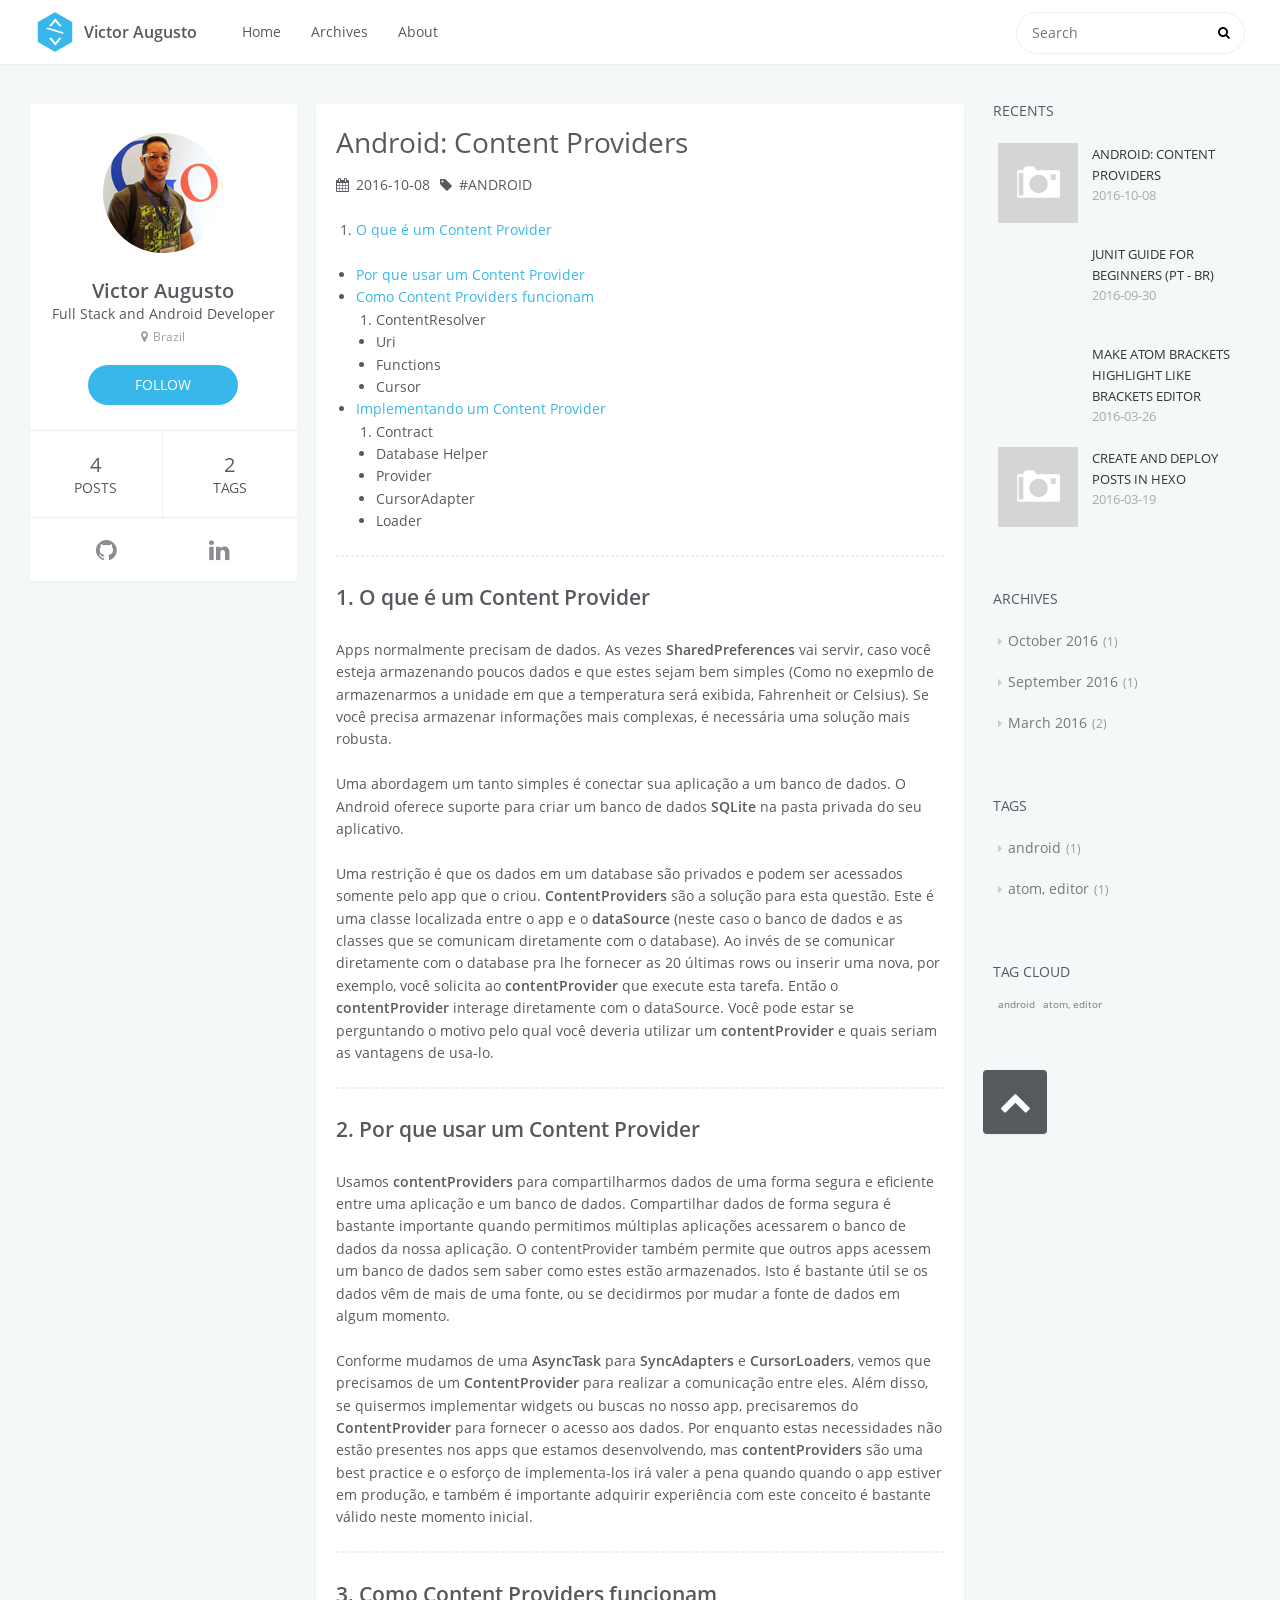
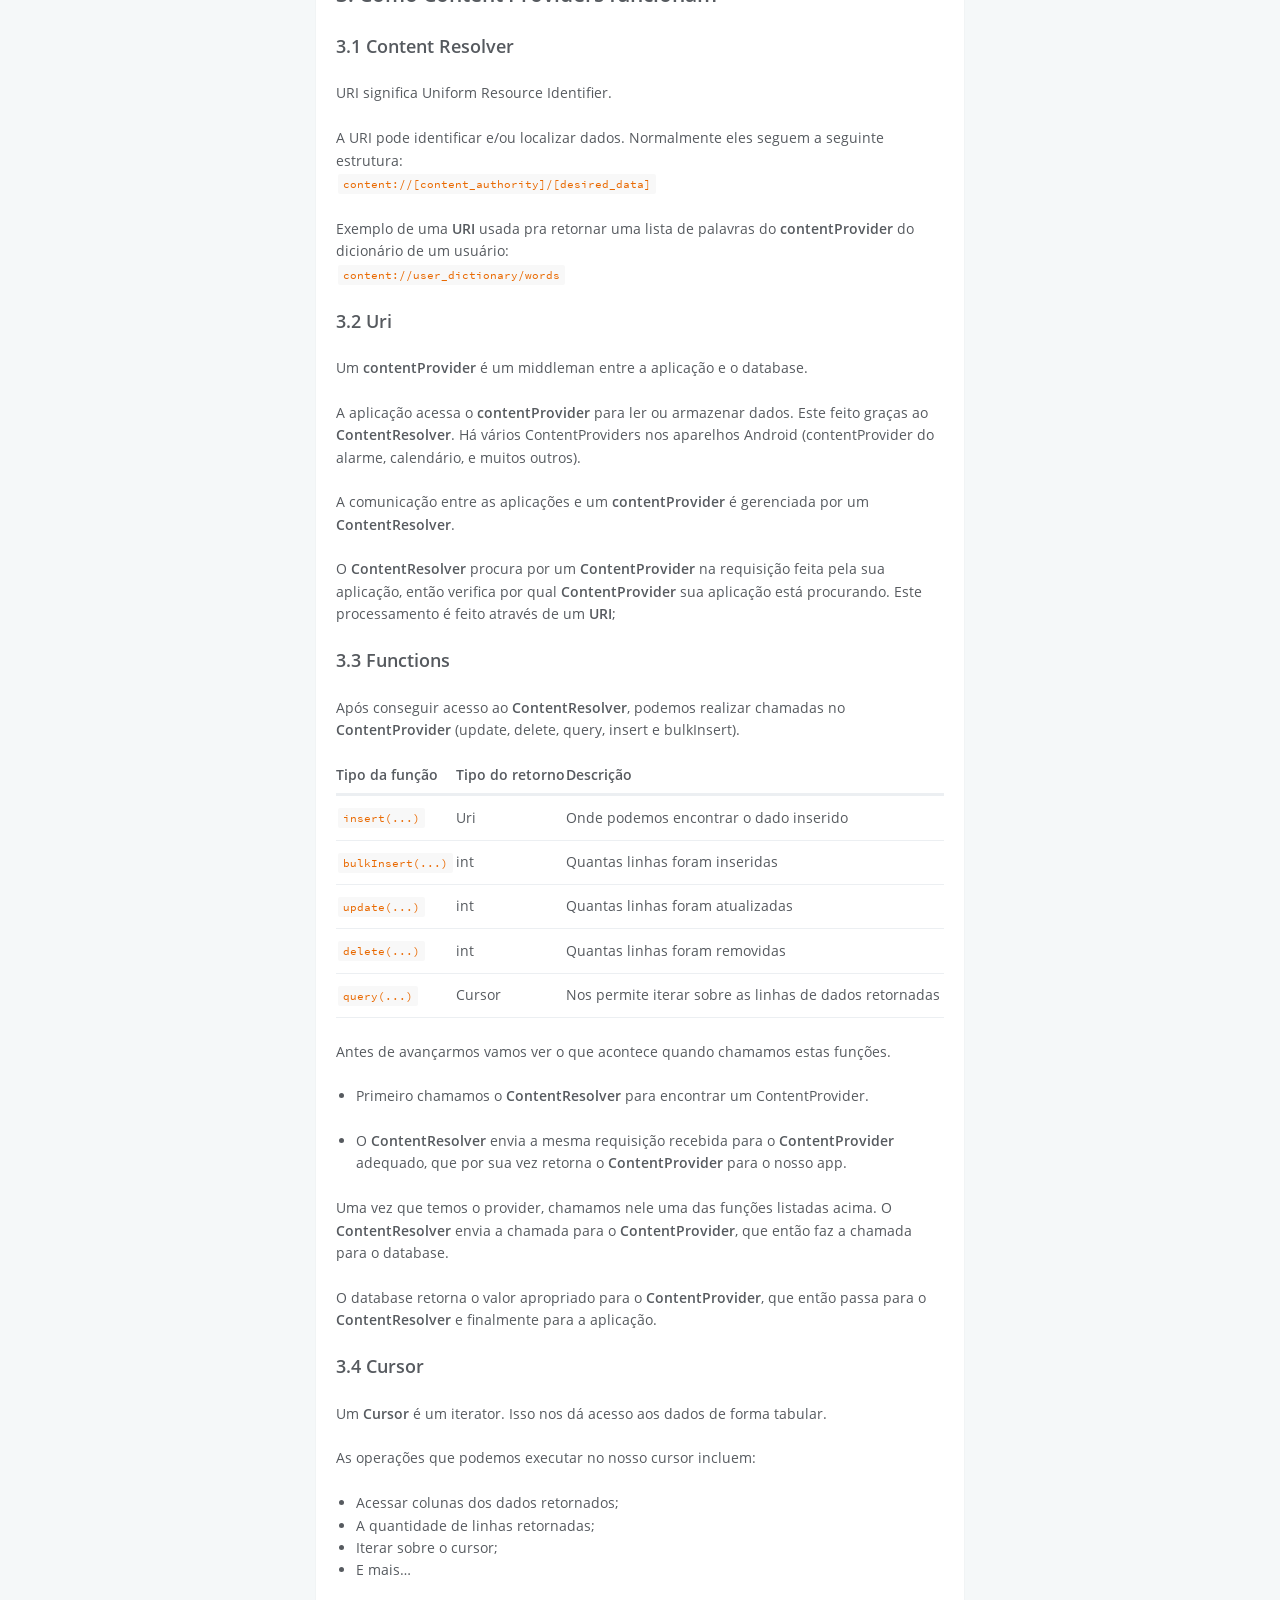
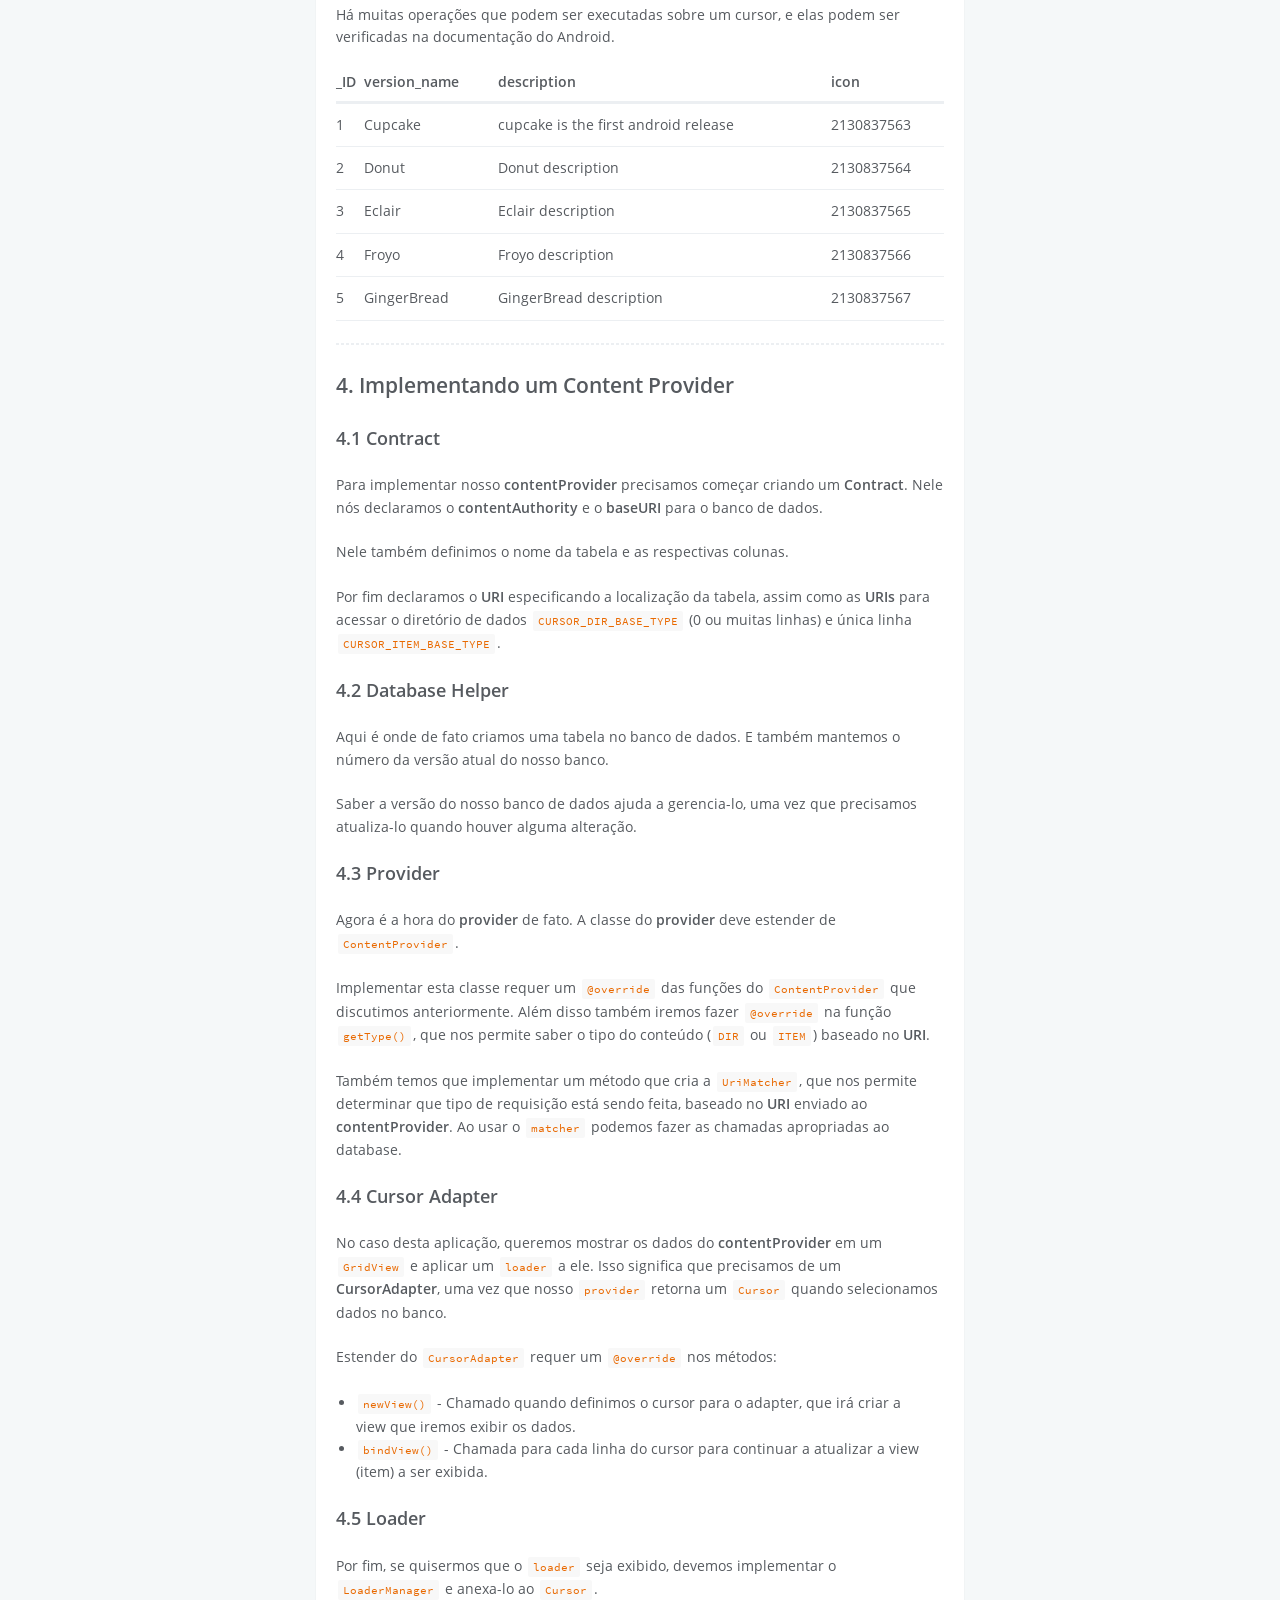
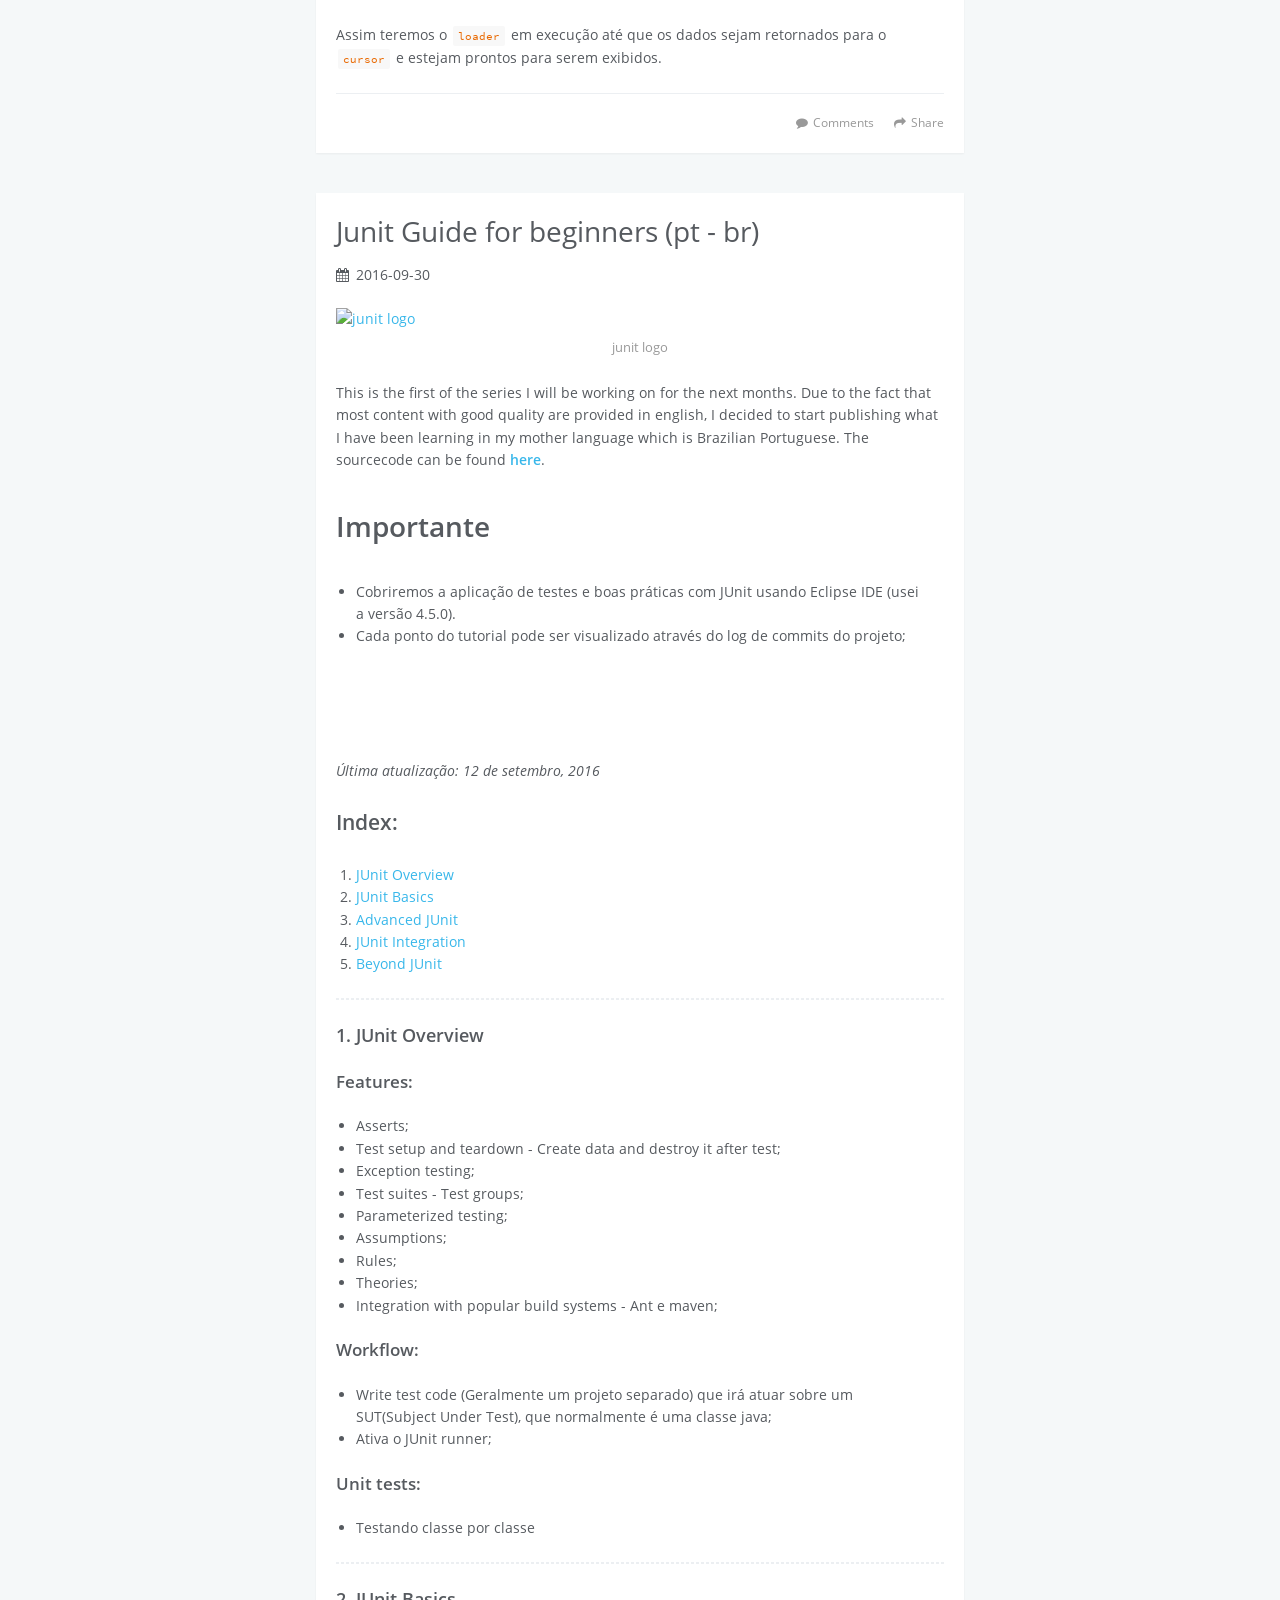
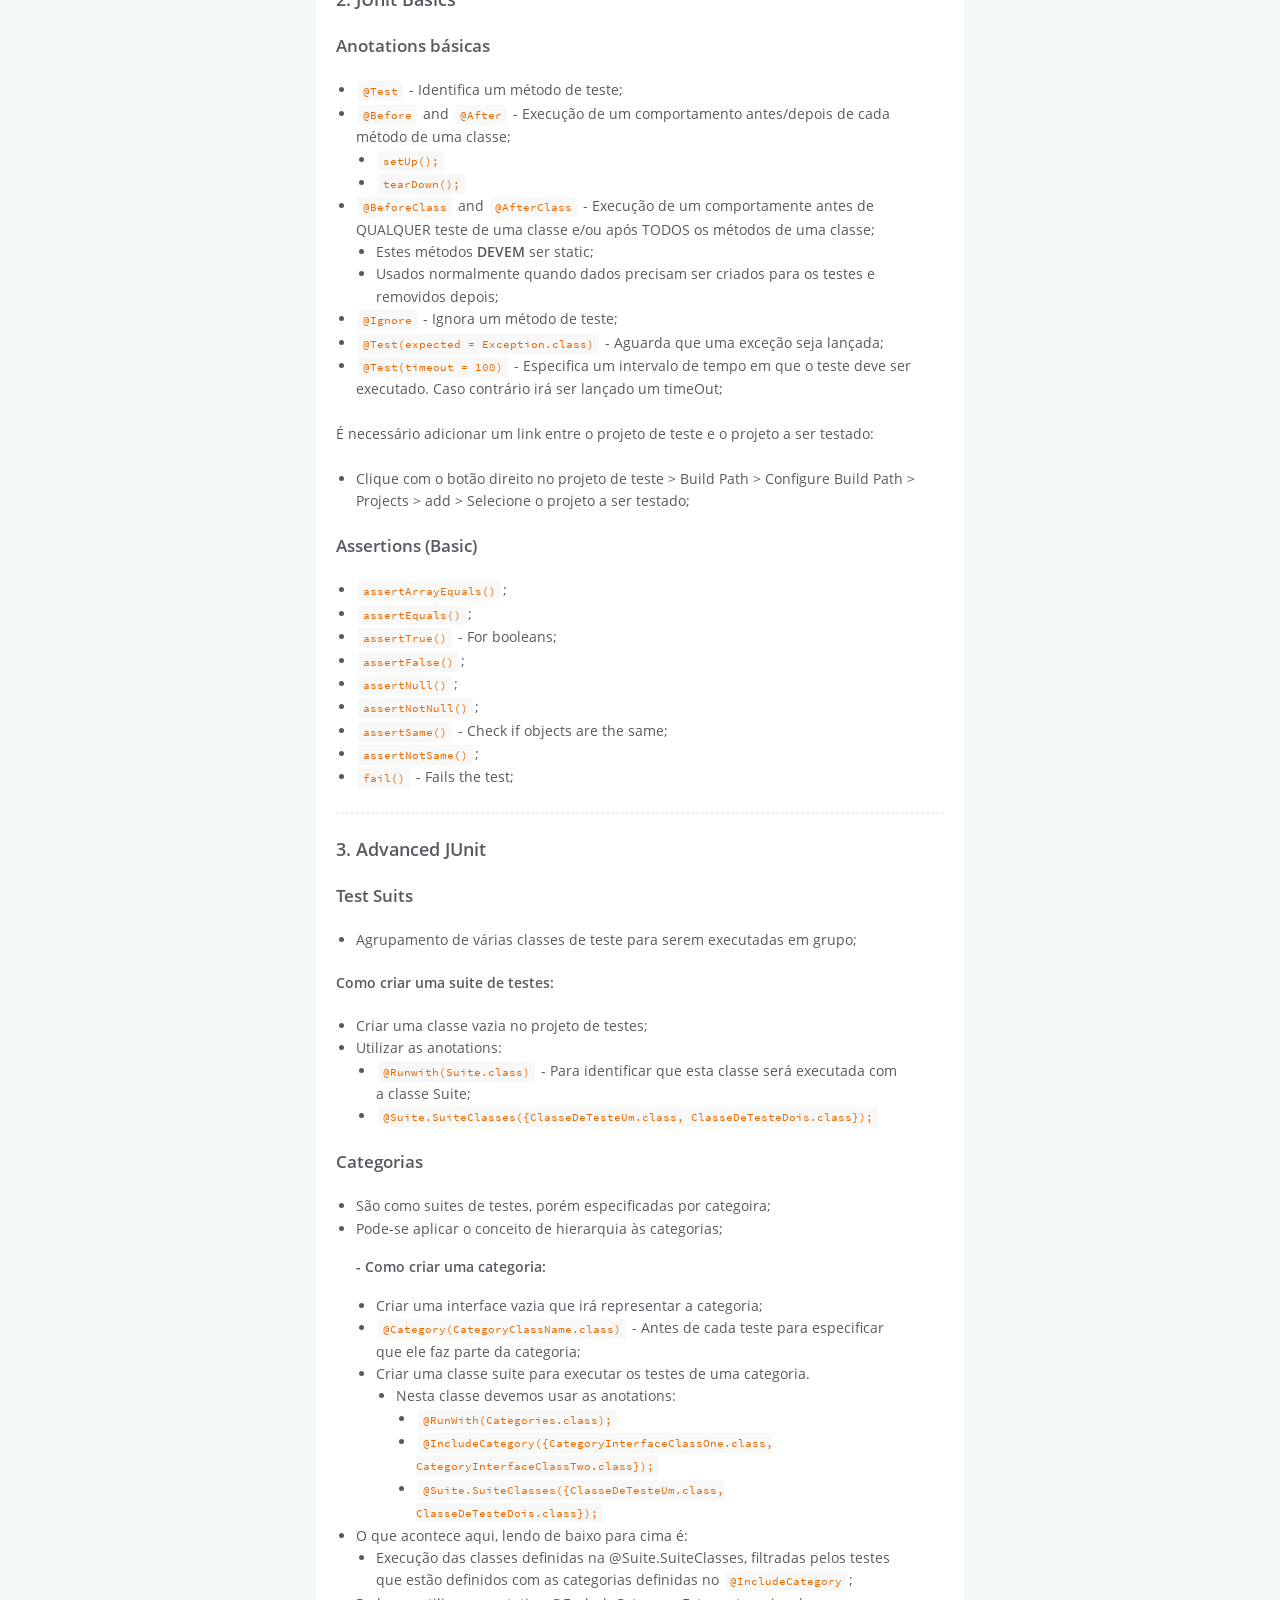
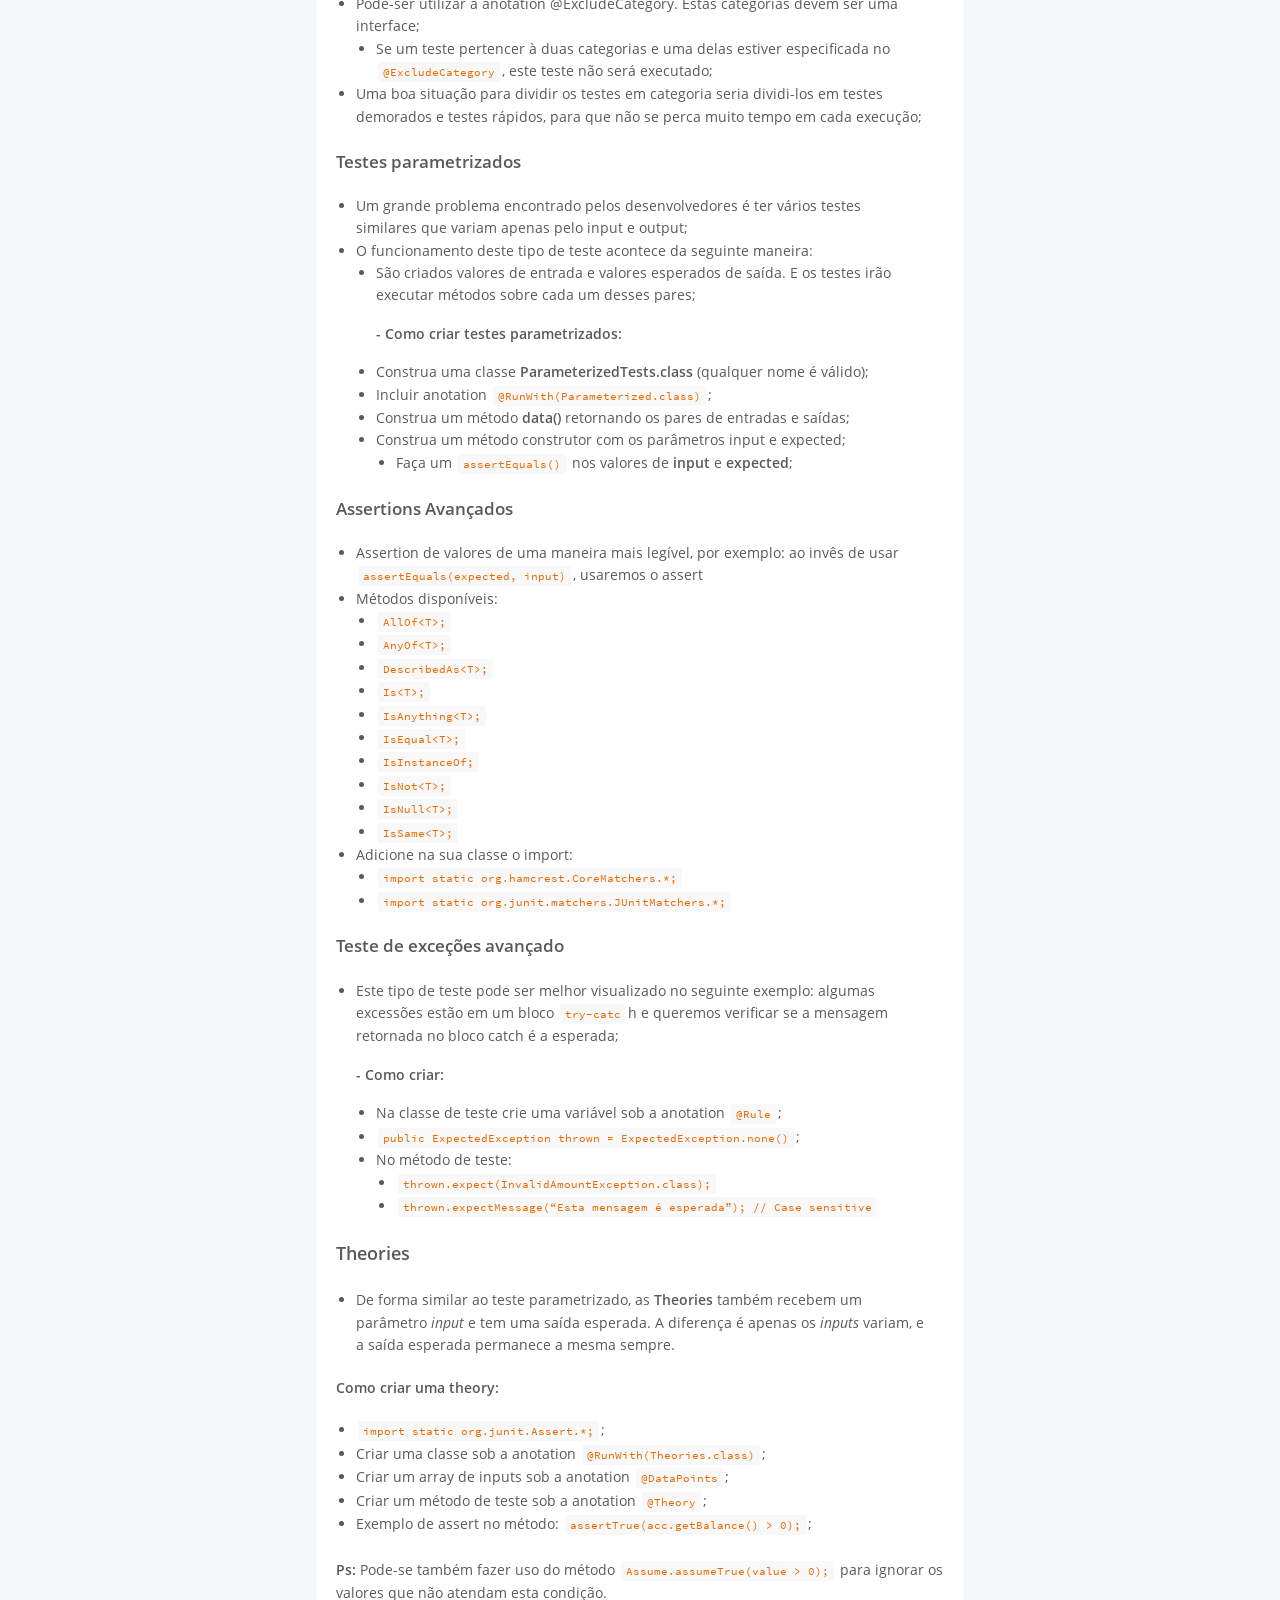
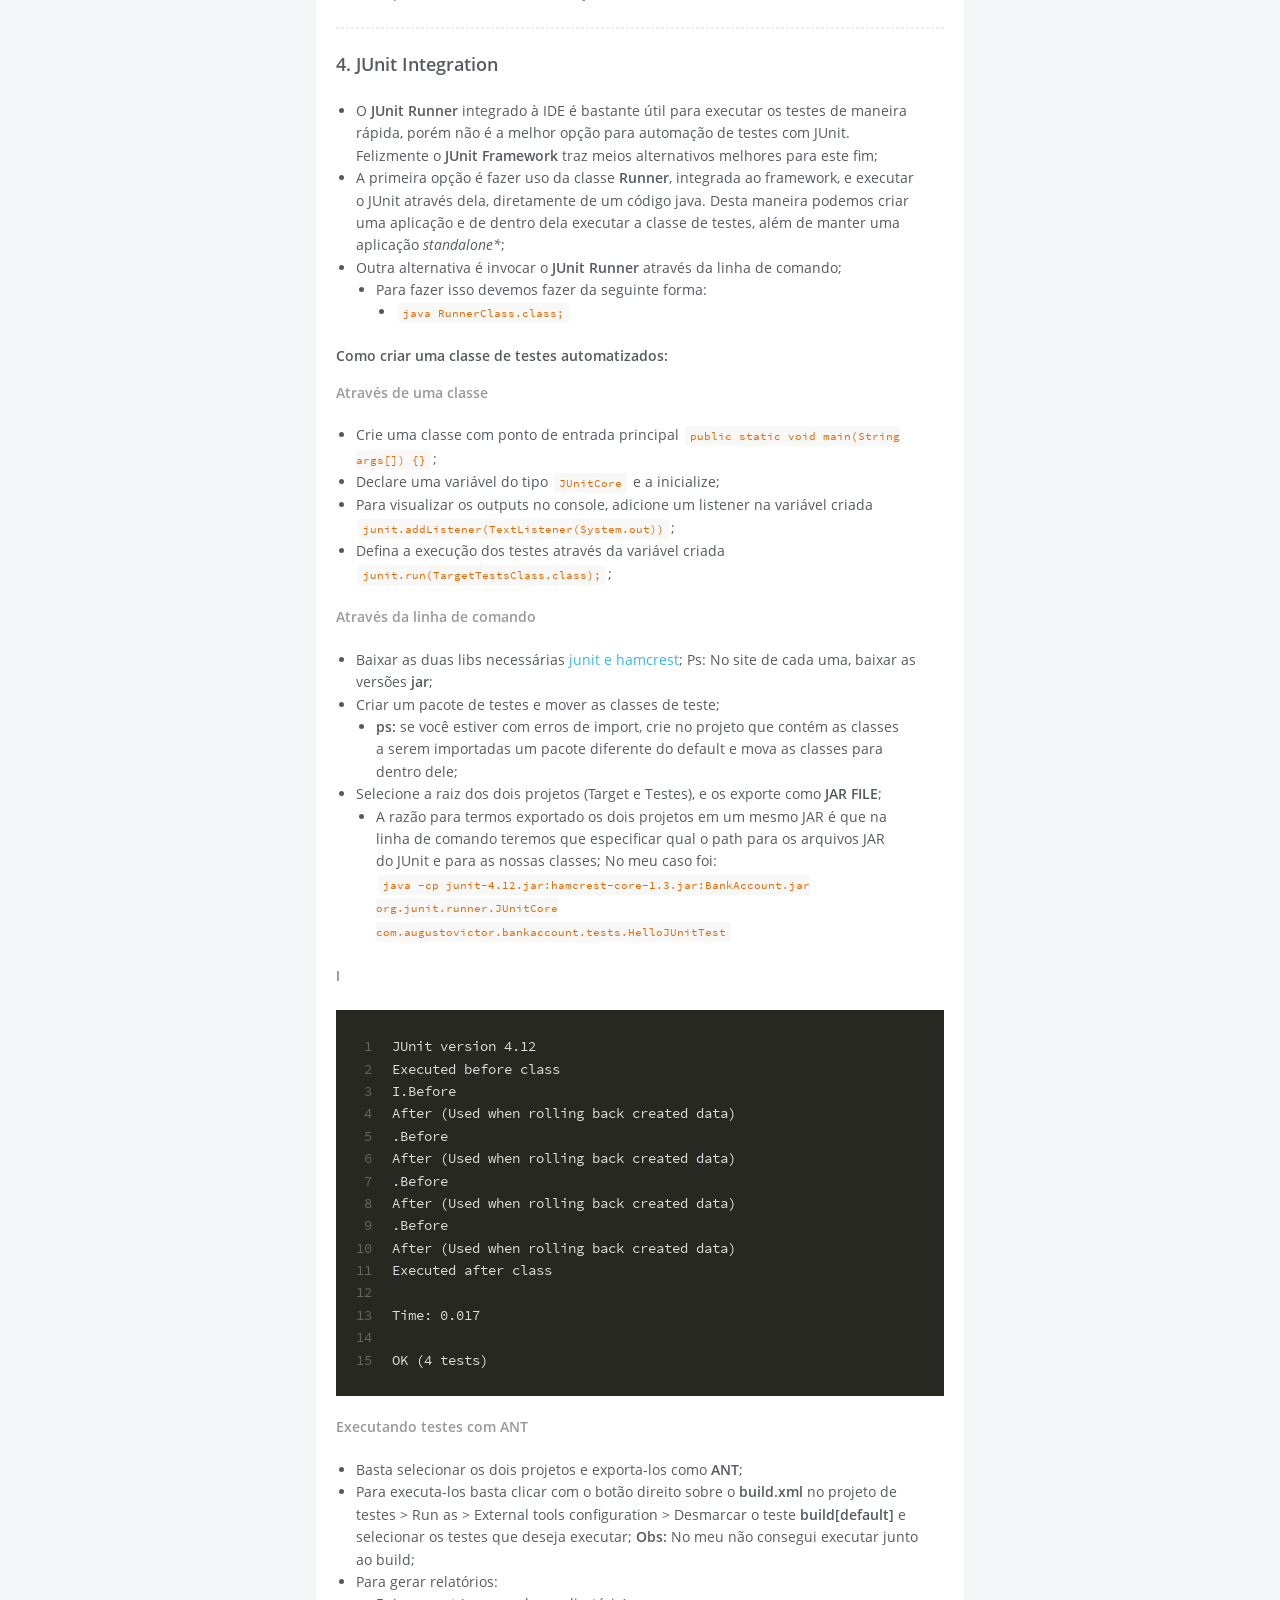
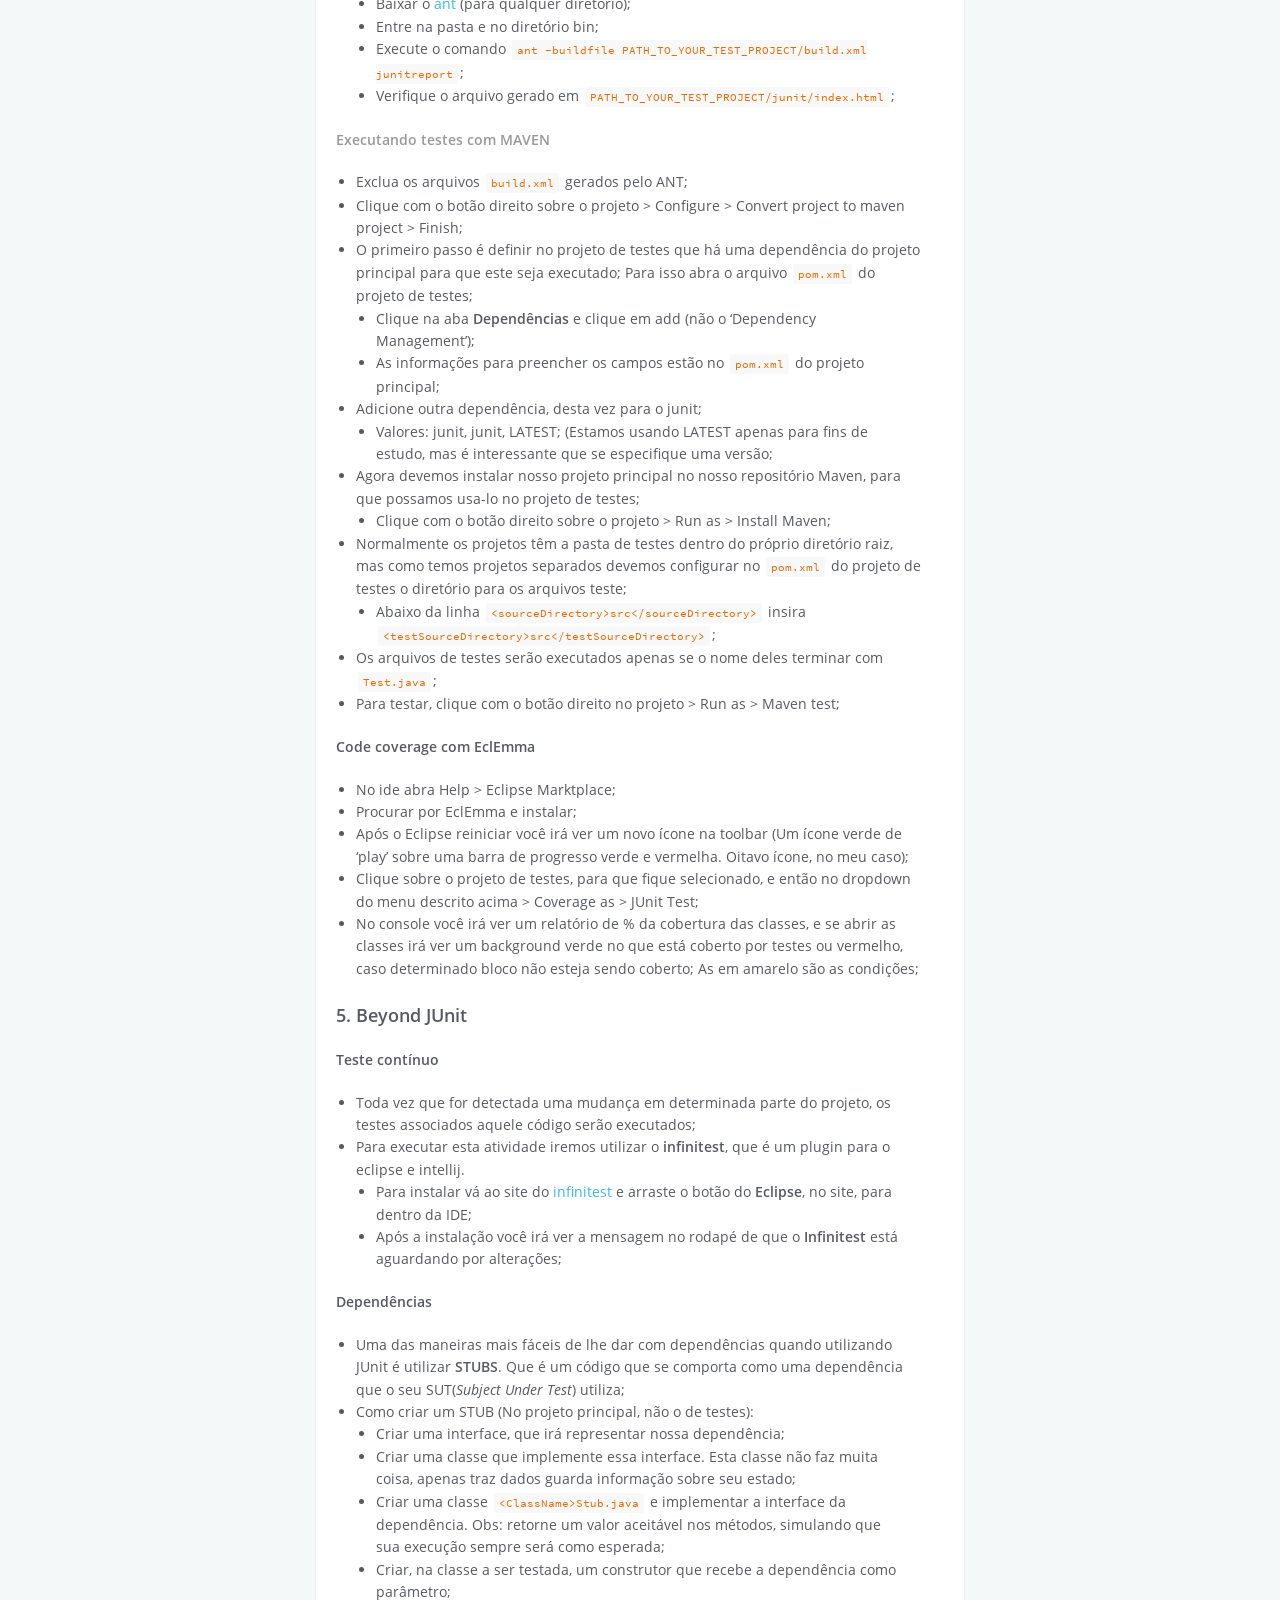
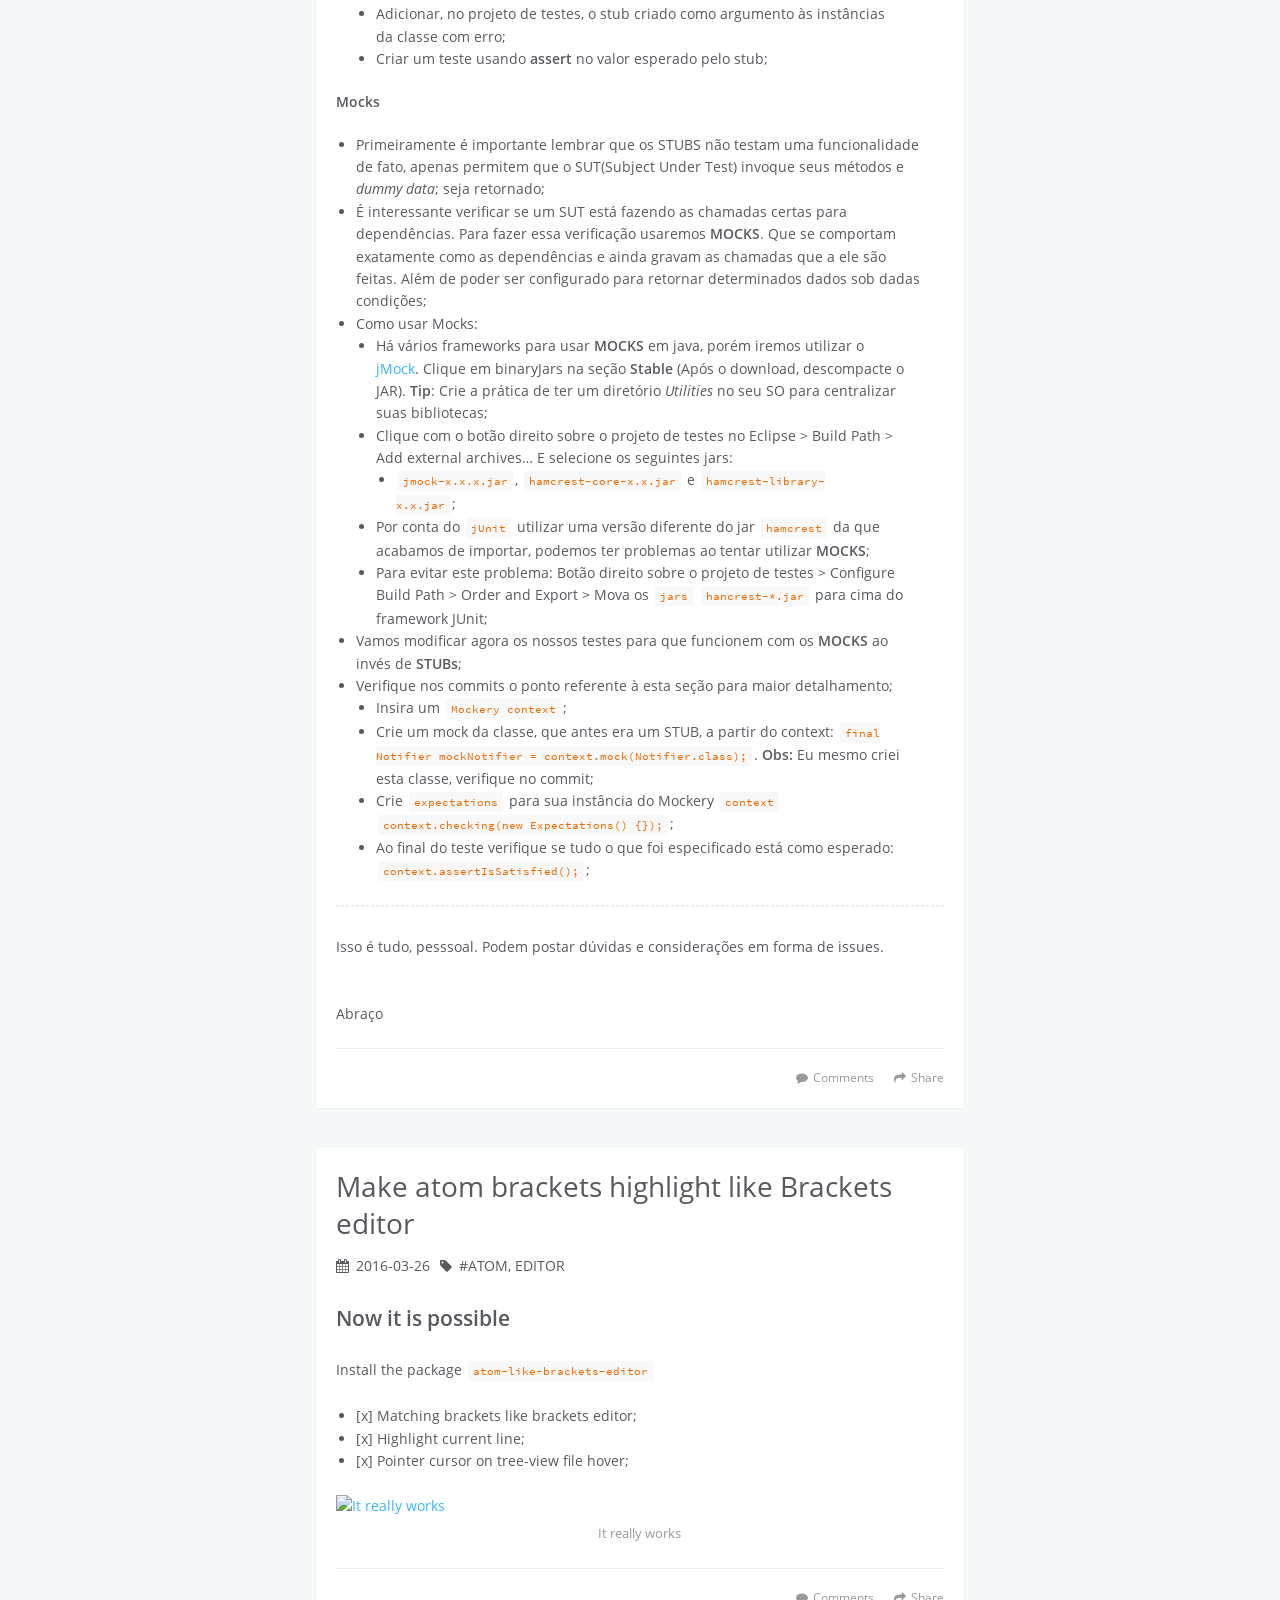
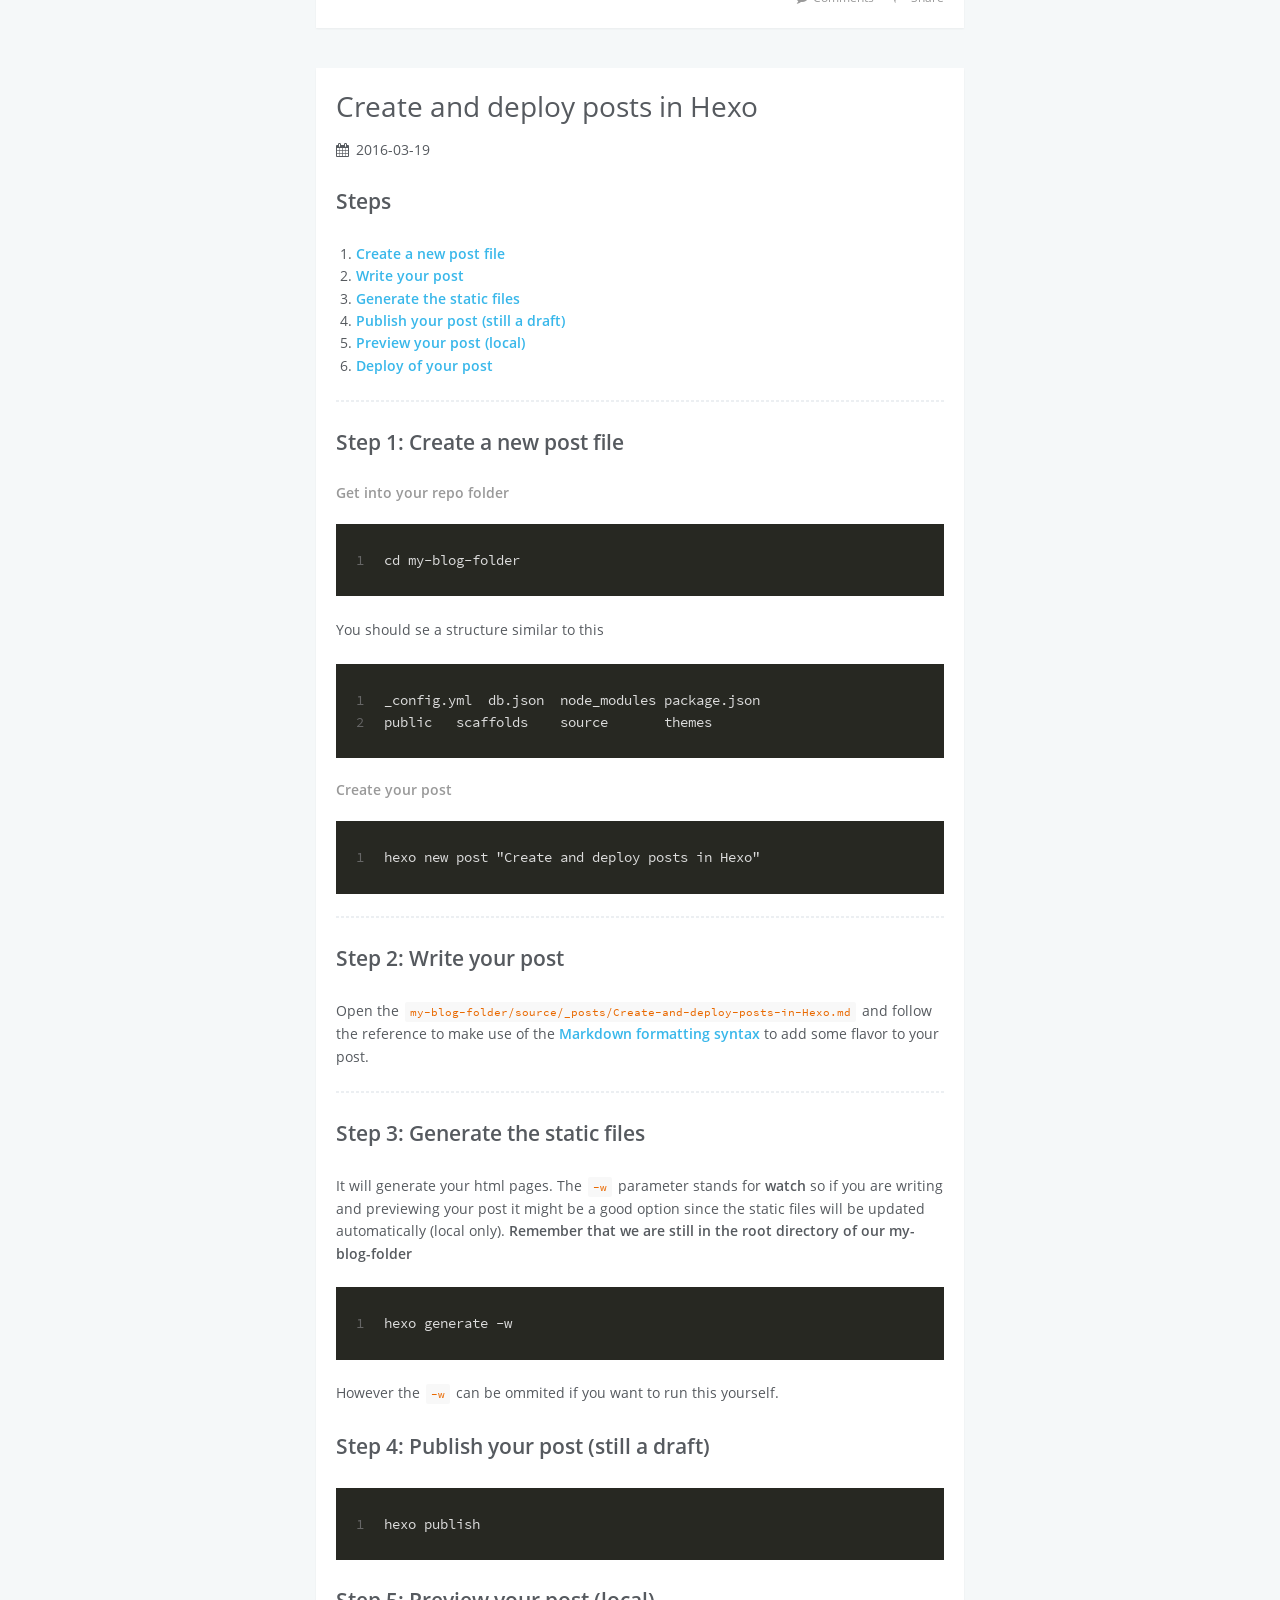
==== commit 2f3a6886: "Site updated: 2016-10-08 06:32:15" ====
--- a/index.html
+++ b/index.html
@@ -101,18 +101,18 @@
         <div class="base-info profile-block">
             <img id="avatar" src="/css/images/avatar.png" />
             <h2 id="name">Victor Augusto</h2>
-            <h3 id="title">Full Stack Developer</h3>
+            <h3 id="title">Full Stack and Android Developer</h3>
             <span id="location"><i class="fa fa-map-marker"></i>Brazil</span>
             <a id="follow" target="_blank" href="https://github.com/augustovictor/">FOLLOW</a>
         </div>
         <div class="article-info profile-block">
             <div class="article-info-block">
-                2
+                4
                 <span>posts</span>
             </div>
             <div class="article-info-block">
-                1
-                <span>tag</span>
+                2
+                <span>tags</span>
             </div>
         </div>
         
@@ -133,7 +133,7 @@
 
             
             <section id="main">
-    <article id="post-Make-atom-brackets-highlight-like-Brackets-editor" class="article article-type-post" itemscope itemprop="blogPost">
+    <article id="post-Android-Content-Providers" class="article article-type-post" itemscope itemprop="blogPost">
     <div class="article-inner">
         
         
@@ -142,7 +142,7 @@
                 
     
         <h1 itemprop="name">
-            <a class="article-title" href="/2016/03/26/Make-atom-brackets-highlight-like-Brackets-editor/">Make atom brackets highlight like Brackets editor</a>
+            <a class="article-title" href="/2016/10/08/Android-Content-Providers/">Android: Content Providers</a>
         </h1>
     
 
@@ -150,8 +150,8 @@
                     
     <div class="article-date">
         <i class="fa fa-calendar"></i>
-        <a href="/2016/03/26/Make-atom-brackets-highlight-like-Brackets-editor/">
-            <time datetime="2016-03-26T22:24:16.000Z" itemprop="datePublished">2016-03-26</time>
+        <a href="/2016/10/08/Android-Content-Providers/">
+            <time datetime="2016-10-08T09:27:58.000Z" itemprop="datePublished">2016-10-08</time>
         </a>
     </div>
 
@@ -160,7 +160,7 @@
                     
     <div class="article-tag">
         <i class="fa fa-tag"></i>
-        <a class="tag-link" href="/tags/atom-editor/">atom, editor</a>
+        <a class="tag-link" href="/tags/android/">android</a>
     </div>
 
                 </div>
@@ -169,13 +169,166 @@
         <div class="article-entry" itemprop="articleBody">
         
             
-            <h2 id="Now-it-is-possible"><a href="#Now-it-is-possible" class="headerlink" title="Now it is possible"></a>Now it is possible</h2><p>Install the package <code>atom-like-brackets-editor</code></p>
+            
+<ol>
+<li><a href="#definition">O que é um Content Provider</a></li>
+</ol>
 <ul>
-<li>[x] Matching brackets like brackets editor;</li>
-<li>[x] Highlight current line;</li>
-<li>[x] Pointer cursor on tree-view file hover;</li>
-</ul>
-<p><img src="http://i.giphy.com/l2R03kPcara9h9yfK.gif" alt="It really works"></p>
+<li><a href="#why_use">Por que usar um Content Provider</a></li>
+<li><a href="#how_they_work">Como Content Providers funcionam</a><ol>
+<li>ContentResolver</li>
+</ol>
+<ul>
+<li>Uri</li>
+<li>Functions</li>
+<li>Cursor</li>
+</ul>
+</li>
+<li><a href="#implementing">Implementando um Content Provider</a><ol>
+<li>Contract</li>
+</ol>
+<ul>
+<li>Database Helper</li>
+<li>Provider</li>
+<li>CursorAdapter</li>
+<li>Loader</li>
+</ul>
+</li>
+</ul>
+<hr>
+
+<h2 id="1-O-que-e-um-Content-Provider"><a href="#1-O-que-e-um-Content-Provider" class="headerlink" title=" 1. O que é um Content Provider"></a><a name="definition"></a> 1. O que é um Content Provider</h2><p>Apps normalmente precisam de dados. As vezes <strong>SharedPreferences</strong> vai servir, caso você esteja armazenando poucos dados e que estes sejam bem simples (Como no exepmlo de armazenarmos a unidade em que a temperatura será exibida, Fahrenheit or Celsius). Se você precisa armazenar informações mais complexas, é necessária uma solução mais robusta.</p>
+<p>Uma abordagem um tanto simples é conectar sua aplicação a um banco de dados. O Android oferece suporte para criar um banco de dados <strong>SQLite</strong> na pasta privada do seu aplicativo.</p>
+<p>Uma restrição é que os dados em um database são privados e podem ser acessados somente pelo app que o criou. <strong>ContentProviders</strong> são a solução para esta questão. Este é uma classe localizada entre o app e o <strong>dataSource</strong> (neste caso o banco de dados e as classes que se comunicam diretamente com o database). Ao invés de se comunicar diretamente com o database pra lhe fornecer as 20 últimas rows ou inserir uma nova, por exemplo, você solicita ao <strong>contentProvider</strong> que execute esta tarefa. Então o <strong>contentProvider</strong> interage diretamente com o dataSource. Você pode estar se perguntando o motivo pelo qual você deveria utilizar um <strong>contentProvider</strong> e quais seriam as vantagens de usa-lo.</p>
+<hr>
+
+<h2 id="2-Por-que-usar-um-Content-Provider"><a href="#2-Por-que-usar-um-Content-Provider" class="headerlink" title=" 2. Por que usar um Content Provider"></a><a name="why_use"></a> 2. Por que usar um Content Provider</h2><p>Usamos <strong>contentProviders</strong> para compartilharmos dados de uma forma segura e eficiente entre uma aplicação e um banco de dados. Compartilhar dados de forma segura é bastante importante quando permitimos múltiplas aplicações acessarem o banco de dados da nossa aplicação. O contentProvider também permite que outros apps acessem um banco de dados sem saber como estes estão armazenados. Isto é bastante útil se os dados vêm de mais de uma fonte, ou se decidirmos por mudar a fonte de dados em algum momento.</p>
+<p>Conforme mudamos de uma <strong>AsyncTask</strong> para <strong>SyncAdapters</strong> e <strong>CursorLoaders</strong>, vemos que precisamos de um <strong>ContentProvider</strong> para realizar a comunicação entre eles. Além disso, se quisermos implementar widgets ou buscas no nosso app, precisaremos do <strong>ContentProvider</strong> para fornecer o acesso aos dados. Por enquanto estas necessidades não estão presentes nos apps que estamos desenvolvendo, mas <strong>contentProviders</strong> são uma best practice e o esforço de implementa-los irá valer a pena quando quando o app estiver em produção, e também é importante adquirir experiência com este conceito é bastante válido neste momento inicial.</p>
+<hr>
+
+<h2 id="3-Como-Content-Providers-funcionam"><a href="#3-Como-Content-Providers-funcionam" class="headerlink" title=" 3. Como Content Providers funcionam"></a><a name="how_they_work"></a> 3. Como Content Providers funcionam</h2><h3 id="3-1-Content-Resolver"><a href="#3-1-Content-Resolver" class="headerlink" title="3.1 Content Resolver"></a>3.1 Content Resolver</h3><p>URI significa Uniform Resource Identifier. </p>
+<p>A URI pode identificar e/ou localizar dados. Normalmente eles seguem a seguinte estrutura:<br><code>content://[content_authority]/[desired_data]</code></p>
+<p>Exemplo de uma <strong>URI</strong> usada pra retornar uma lista de palavras do <strong>contentProvider</strong> do dicionário de um usuário:<br><code>content://user_dictionary/words</code></p>
+<h3 id="3-2-Uri"><a href="#3-2-Uri" class="headerlink" title="3.2 Uri"></a>3.2 Uri</h3><p>Um <strong>contentProvider</strong> é um middleman entre a aplicação e o database. </p>
+<p>A aplicação acessa o <strong>contentProvider</strong> para ler ou armazenar dados. Este feito graças ao <strong>ContentResolver</strong>. Há vários ContentProviders nos aparelhos Android (contentProvider do alarme, calendário, e muitos outros). </p>
+<p>A comunicação entre as aplicações e um <strong>contentProvider</strong> é gerenciada por um <strong>ContentResolver</strong>. </p>
+<p>O <strong>ContentResolver</strong> procura por um <strong>ContentProvider</strong> na requisição feita pela sua aplicação, então verifica por qual <strong>ContentProvider</strong> sua aplicação está procurando. Este processamento é feito através de um <strong>URI</strong>;</p>
+<h3 id="3-3-Functions"><a href="#3-3-Functions" class="headerlink" title="3.3 Functions"></a>3.3 Functions</h3><p>Após conseguir acesso ao <strong>ContentResolver</strong>, podemos realizar chamadas no <strong>ContentProvider</strong> (update, delete, query, insert e bulkInsert).</p>
+<table>
+<thead>
+<tr>
+<th>Tipo da função</th>
+<th>Tipo do retorno</th>
+<th>Descrição</th>
+</tr>
+</thead>
+<tbody>
+<tr>
+<td><code>insert(...)</code></td>
+<td>Uri</td>
+<td>Onde podemos encontrar o dado inserido</td>
+</tr>
+<tr>
+<td><code>bulkInsert(...)</code></td>
+<td>int</td>
+<td>Quantas linhas foram inseridas</td>
+</tr>
+<tr>
+<td><code>update(...)</code></td>
+<td>int</td>
+<td>Quantas linhas foram atualizadas</td>
+</tr>
+<tr>
+<td><code>delete(...)</code></td>
+<td>int</td>
+<td>Quantas linhas foram removidas</td>
+</tr>
+<tr>
+<td><code>query(...)</code></td>
+<td>Cursor</td>
+<td>Nos permite iterar sobre as linhas de dados retornadas</td>
+</tr>
+</tbody>
+</table>
+<p>Antes de avançarmos vamos ver o que acontece quando chamamos estas funções.</p>
+<ul>
+<li><p>Primeiro chamamos o <strong>ContentResolver</strong> para encontrar um ContentProvider. </p>
+</li>
+<li><p>O <strong>ContentResolver</strong> envia a mesma requisição recebida para o <strong>ContentProvider</strong> adequado, que por sua vez retorna o <strong>ContentProvider</strong> para o nosso app.</p>
+</li>
+</ul>
+<p>Uma vez que temos o provider, chamamos nele uma das funções listadas acima. O <strong>ContentResolver</strong> envia a chamada para o <strong>ContentProvider</strong>, que então faz a chamada para o database.</p>
+<p>O database retorna o valor apropriado para o <strong>ContentProvider</strong>, que então passa para o <strong>ContentResolver</strong> e finalmente para a aplicação.</p>
+<h3 id="3-4-Cursor"><a href="#3-4-Cursor" class="headerlink" title="3.4 Cursor"></a>3.4 Cursor</h3><p>Um <strong>Cursor</strong> é um iterator. Isso nos dá acesso aos dados de forma tabular. </p>
+<p>As operações que podemos executar no nosso cursor incluem: </p>
+<ul>
+<li>Acessar colunas dos dados retornados;</li>
+<li>A quantidade de linhas retornadas;</li>
+<li>Iterar sobre o cursor;</li>
+<li>E mais…</li>
+</ul>
+<p>Há muitas operações que podem ser executadas sobre um cursor, e elas podem ser verificadas na documentação do Android.</p>
+<table>
+<thead>
+<tr>
+<th>_ID</th>
+<th>version_name</th>
+<th>description</th>
+<th>icon</th>
+</tr>
+</thead>
+<tbody>
+<tr>
+<td>1</td>
+<td>Cupcake</td>
+<td>cupcake is the first android release</td>
+<td>2130837563</td>
+</tr>
+<tr>
+<td>2</td>
+<td>Donut</td>
+<td>Donut description</td>
+<td>2130837564</td>
+</tr>
+<tr>
+<td>3</td>
+<td>Eclair</td>
+<td>Eclair description</td>
+<td>2130837565</td>
+</tr>
+<tr>
+<td>4</td>
+<td>Froyo</td>
+<td>Froyo description</td>
+<td>2130837566</td>
+</tr>
+<tr>
+<td>5</td>
+<td>GingerBread</td>
+<td>GingerBread description</td>
+<td>2130837567</td>
+</tr>
+</tbody>
+</table>
+<hr>
+
+
+<h2 id="4-Implementando-um-Content-Provider"><a href="#4-Implementando-um-Content-Provider" class="headerlink" title=" 4. Implementando um Content Provider"></a><a name="implementing"></a> 4. Implementando um Content Provider</h2><h3 id="4-1-Contract"><a href="#4-1-Contract" class="headerlink" title="4.1 Contract"></a>4.1 Contract</h3><p>Para implementar nosso <strong>contentProvider</strong> precisamos começar criando um <strong>Contract</strong>. Nele nós declaramos o <strong>contentAuthority</strong> e o <strong>baseURI</strong> para o banco de dados.</p>
+<p>Nele também definimos o nome da tabela e as respectivas colunas.</p>
+<p>Por fim declaramos o <strong>URI</strong> especificando a localização da tabela, assim como as <strong>URIs</strong> para acessar o diretório de dados <code>CURSOR_DIR_BASE_TYPE</code> (0 ou muitas linhas) e única linha <code>CURSOR_ITEM_BASE_TYPE</code>.</p>
+<h3 id="4-2-Database-Helper"><a href="#4-2-Database-Helper" class="headerlink" title="4.2 Database Helper"></a>4.2 Database Helper</h3><p>Aqui é onde de fato criamos uma tabela no banco de dados. E também mantemos o número da versão atual do nosso banco.</p>
+<p>Saber a versão do nosso banco de dados ajuda a gerencia-lo, uma vez que precisamos atualiza-lo quando houver alguma alteração.</p>
+<h3 id="4-3-Provider"><a href="#4-3-Provider" class="headerlink" title="4.3 Provider"></a>4.3 Provider</h3><p>Agora é a hora do <strong>provider</strong> de fato. A classe do <strong>provider</strong> deve estender de <code>ContentProvider</code>.</p>
+<p>Implementar esta classe requer um <code>@override</code> das funções do <code>ContentProvider</code> que discutimos anteriormente. Além disso também iremos fazer <code>@override</code> na função <code>getType()</code>, que nos permite saber o tipo do conteúdo (<code>DIR</code> ou <code>ITEM</code>) baseado no <strong>URI</strong>.</p>
+<p>Também temos que implementar um método que cria a <code>UriMatcher</code>, que nos permite determinar que tipo de requisição está sendo feita, baseado no <strong>URI</strong> enviado ao <strong>contentProvider</strong>. Ao usar o <code>matcher</code> podemos fazer as chamadas apropriadas ao database.</p>
+<h3 id="4-4-Cursor-Adapter"><a href="#4-4-Cursor-Adapter" class="headerlink" title="4.4 Cursor Adapter"></a>4.4 Cursor Adapter</h3><p>No caso desta aplicação, queremos mostrar os dados do <strong>contentProvider</strong> em um <code>GridView</code> e aplicar um <code>loader</code> a ele. Isso significa que precisamos de um <strong>CursorAdapter</strong>, uma vez que nosso <code>provider</code> retorna um <code>Cursor</code> quando selecionamos dados no banco.</p>
+<p>Estender do <code>CursorAdapter</code> requer um <code>@override</code> nos métodos:</p>
+<ul>
+<li><code>newView()</code> - Chamado quando definimos o cursor para o adapter, que irá criar a view que iremos exibir os dados.</li>
+<li><code>bindView()</code> - Chamada para cada linha do cursor para continuar a atualizar a view (item) a ser exibida.</li>
+</ul>
+<h3 id="4-5-Loader"><a href="#4-5-Loader" class="headerlink" title="4.5 Loader"></a>4.5 Loader</h3><p>Por fim, se quisermos que o <code>loader</code> seja exibido, devemos implementar o <code>LoaderManager</code> e anexa-lo ao <code>Cursor</code>.</p>
+<p>Assim teremos o <code>loader</code> em execução até que os dados sejam retornados para o <code>cursor</code> e estejam prontos para serem exibidos.</p>
 
         
         </div>
@@ -186,7 +339,7 @@
 
 </div>
 
-    <a data-url="http://augustovictor.com/2016/03/26/Make-atom-brackets-highlight-like-Brackets-editor/" data-id="cim9q17n600026hyos93c12dh" class="article-share-link"><i class="fa fa-share"></i>Share</a>
+    <a data-url="http://augustovictor.com/2016/10/08/Android-Content-Providers/" data-id="ciu104m8v0000wfyopplp25jr" class="article-share-link"><i class="fa fa-share"></i>Share</a>
 <script>
     (function ($) {
         // Prevent duplicate binding
@@ -254,7 +407,7 @@
 
             
     
-        <a href="http://augustovictor.com/2016/03/26/Make-atom-brackets-highlight-like-Brackets-editor/#comments" class="article-comment-link disqus-comment-count" data-disqus-url="http://augustovictor.com/2016/03/26/Make-atom-brackets-highlight-like-Brackets-editor/">Comments</a>
+        <a href="http://augustovictor.com/2016/10/08/Android-Content-Providers/#comments" class="article-comment-link disqus-comment-count" data-disqus-url="http://augustovictor.com/2016/10/08/Android-Content-Providers/">Comments</a>
     
 
         </footer>
@@ -264,7 +417,7 @@
 
 
 
-    <article id="post-Create-and-deploy-posts-in-Hexo" class="article article-type-post" itemscope itemprop="blogPost">
+    <article id="post-Junit-Guide" class="article article-type-post" itemscope itemprop="blogPost">
     <div class="article-inner">
         
         
@@ -273,7 +426,7 @@
                 
     
         <h1 itemprop="name">
-            <a class="article-title" href="/2016/03/19/Create-and-deploy-posts-in-Hexo/">Create and deploy posts in Hexo</a>
+            <a class="article-title" href="/2016/09/30/Junit-Guide/">Junit Guide for beginners (pt - br)</a>
         </h1>
     
 
@@ -281,8 +434,8 @@
                     
     <div class="article-date">
         <i class="fa fa-calendar"></i>
-        <a href="/2016/03/19/Create-and-deploy-posts-in-Hexo/">
-            <time datetime="2016-03-19T16:07:48.000Z" itemprop="datePublished">2016-03-19</time>
+        <a href="/2016/09/30/Junit-Guide/">
+            <time datetime="2016-09-30T18:59:08.000Z" itemprop="datePublished">2016-09-30</time>
         </a>
     </div>
 
@@ -295,39 +448,286 @@
         <div class="article-entry" itemprop="articleBody">
         
             
-            <h2 id="Steps"><a href="#Steps" class="headerlink" title="Steps"></a>Steps</h2><ol>
-<li><a href="#Step-1-Create-a-new-post-file"><strong>Create a new post file</strong></a></li>
-<li><a href="#Step-2-Write-your-post"><strong>Write your post</strong></a></li>
-<li><a href="#Step-3-Generate-the-static-files"><strong>Generate the static files</strong></a></li>
-<li><a href="#Step-4-Publish-your-post-still-a-draft"><strong>Publish your post (still a draft)</strong></a></li>
-<li><a href="#Step-5-Preview-your-post-local"><strong>Preview your post (local)</strong></a></li>
-<li><a href="#Step-6-Deploy-of-your-post"><strong>Deploy of your post</strong></a></li>
+            <p><img src="https://avatars1.githubusercontent.com/u/874086?v=3&amp;s=400" alt="junit logo"></p>
+<p>This is the first of the series I will be working on for the next months. Due to the fact that most content with good quality are provided in english, I decided to start publishing what I have been learning in my mother language which is Brazilian Portuguese. The sourcecode can be found <a href="https://github.com/augustovictor/jUnit-tests-bank-account" target="_blank" rel="external"><strong>here</strong></a>.</p>
+<h1 id="Importante"><a href="#Importante" class="headerlink" title="Importante"></a>Importante</h1><ul>
+<li>Cobriremos a aplicação de testes e boas práticas com JUnit usando Eclipse IDE (usei a versão 4.5.0).</li>
+<li>Cada ponto do tutorial pode ser visualizado através do log de commits do projeto;</li>
+</ul>
+<p><br><br><br><br><i>Última atualização: 12 de setembro, 2016 </i></p>
+<h2 id="Index"><a href="#Index" class="headerlink" title="Index:"></a>Index:</h2><ol>
+<li><a href="#overview">JUnit Overview</a></li>
+<li><a href="#basics">JUnit Basics</a></li>
+<li><a href="#advanced">Advanced JUnit</a></li>
+<li><a href="#integration">JUnit Integration</a></li>
+<li><a href="#beyond">Beyond JUnit</a></li>
 </ol>
 <hr>
 
-<h2 id="Step-1-Create-a-new-post-file"><a href="#Step-1-Create-a-new-post-file" class="headerlink" title="Step 1: Create a new post file"></a>Step 1: Create a new post file</h2><h6 id="Get-into-your-repo-folder"><a href="#Get-into-your-repo-folder" class="headerlink" title="Get into your repo folder"></a>Get into your repo folder</h6><figure class="highlight plain"><table><tr><td class="gutter"><pre><span class="line">1</span><br></pre></td><td class="code"><pre><span class="line">cd my-blog-folder</span><br></pre></td></tr></table></figure>
-<p>You should se a structure similar to this<br><figure class="highlight plain"><table><tr><td class="gutter"><pre><span class="line">1</span><br><span class="line">2</span><br></pre></td><td class="code"><pre><span class="line">_config.yml  db.json  node_modules package.json</span><br><span class="line">public   scaffolds    source       themes</span><br></pre></td></tr></table></figure></p>
-<h6 id="Create-your-post"><a href="#Create-your-post" class="headerlink" title="Create your post"></a>Create your post</h6><figure class="highlight plain"><table><tr><td class="gutter"><pre><span class="line">1</span><br></pre></td><td class="code"><pre><span class="line">hexo new post &quot;Create and deploy posts in Hexo&quot;</span><br></pre></td></tr></table></figure>
+<h3 id="1-JUnit-Overview"><a href="#1-JUnit-Overview" class="headerlink" title="1. JUnit Overview"></a>1. <a name="overview"></a>JUnit Overview</h3><h4 id="Features"><a href="#Features" class="headerlink" title="Features:"></a>Features:</h4><ul>
+<li>Asserts;</li>
+<li>Test setup and teardown - Create data and destroy it after test;</li>
+<li>Exception testing;</li>
+<li>Test suites - Test groups;</li>
+<li>Parameterized testing;</li>
+<li>Assumptions;</li>
+<li>Rules;</li>
+<li>Theories;</li>
+<li>Integration with popular build systems - Ant e maven;</li>
+</ul>
+<h4 id="Workflow"><a href="#Workflow" class="headerlink" title="Workflow:"></a>Workflow:</h4><ul>
+<li>Write test code (Geralmente um projeto separado) que irá atuar sobre um SUT(Subject Under Test), que normalmente é uma classe java;</li>
+<li>Ativa o JUnit runner;</li>
+</ul>
+<h4 id="Unit-tests"><a href="#Unit-tests" class="headerlink" title="Unit tests:"></a>Unit tests:</h4><ul>
+<li>Testando classe por classe</li>
+</ul>
 <hr>
 
-<h2 id="Step-2-Write-your-post"><a href="#Step-2-Write-your-post" class="headerlink" title="Step 2: Write your post"></a>Step 2: Write your post</h2><p>Open the <code>my-blog-folder/source/_posts/Create-and-deploy-posts-in-Hexo.md</code> and follow the reference to make use of the <a href="https://help.github.com/articles/basic-writing-and-formatting-syntax/" target="_blank" rel="external"><strong>Markdown  formatting syntax</strong></a> to add some flavor to your post.</p>
+<h3 id="2-JUnit-Basics"><a href="#2-JUnit-Basics" class="headerlink" title="2. JUnit Basics"></a>2. <a name="basics"></a>JUnit Basics</h3><h4 id="Anotations-basicas"><a href="#Anotations-basicas" class="headerlink" title="Anotations básicas"></a>Anotations básicas</h4><ul>
+<li><code>@Test</code> - Identifica um método de teste;</li>
+<li><code>@Before</code> and <code>@After</code> - Execução de um comportamento antes/depois de cada método de uma classe;<ul>
+<li><code>setUp();</code></li>
+<li><code>tearDown();</code></li>
+</ul>
+</li>
+<li><code>@BeforeClass</code> and <code>@AfterClass</code> - Execução de um comportamente antes de QUALQUER teste de uma classe e/ou após TODOS os métodos de uma classe;<ul>
+<li>Estes métodos <strong>DEVEM</strong> ser static;</li>
+<li>Usados normalmente quando dados precisam ser criados para os testes e removidos depois;</li>
+</ul>
+</li>
+<li><code>@Ignore</code> - Ignora um método de teste;</li>
+<li><code>@Test(expected = Exception.class)</code> - Aguarda que uma exceção seja lançada;</li>
+<li><code>@Test(timeout = 100)</code> - Especifica um intervalo de tempo em que o teste deve ser executado. Caso contrário irá ser lançado um timeOut;</li>
+</ul>
+<p>É necessário adicionar um link entre o projeto de teste e o projeto a ser testado:</p>
+<ul>
+<li>Clique com o botão direito no projeto de teste &gt; Build Path &gt; Configure Build Path &gt; Projects &gt; add &gt; Selecione o projeto a ser testado;</li>
+</ul>
+<h4 id="Assertions-Basic"><a href="#Assertions-Basic" class="headerlink" title="Assertions (Basic)"></a>Assertions (Basic)</h4><ul>
+<li><code>assertArrayEquals()</code>;</li>
+<li><code>assertEquals()</code>;</li>
+<li><code>assertTrue()</code> - For booleans;</li>
+<li><code>assertFalse()</code>;</li>
+<li><code>assertNull()</code>;</li>
+<li><code>assertNotNull()</code>;</li>
+<li><code>assertSame()</code> - Check if objects are the same;</li>
+<li><code>assertNotSame()</code>;</li>
+<li><code>fail()</code> - Fails the test;</li>
+</ul>
 <hr>
 
-<h2 id="Step-3-Generate-the-static-files"><a href="#Step-3-Generate-the-static-files" class="headerlink" title="Step 3: Generate the static files"></a>Step 3: Generate the static files</h2><p>It will generate your html pages. The <code>-w</code> parameter stands for <strong>watch</strong> so if you are writing and previewing your post it might be a good option since the static files will be updated automatically (local only). <strong>Remember that we are still in the root directory of our my-blog-folder</strong><br><figure class="highlight plain"><table><tr><td class="gutter"><pre><span class="line">1</span><br></pre></td><td class="code"><pre><span class="line">hexo generate -w</span><br></pre></td></tr></table></figure></p>
-<p>However the <code>-w</code> can be ommited if you want to run this yourself.</p>
-<h2 id="Step-4-Publish-your-post-still-a-draft"><a href="#Step-4-Publish-your-post-still-a-draft" class="headerlink" title="Step 4: Publish your post (still a draft)"></a>Step 4: Publish your post (still a draft)</h2><figure class="highlight plain"><table><tr><td class="gutter"><pre><span class="line">1</span><br></pre></td><td class="code"><pre><span class="line">hexo publish</span><br></pre></td></tr></table></figure>
-<h2 id="Step-5-Preview-your-post-local"><a href="#Step-5-Preview-your-post-local" class="headerlink" title="Step 5: Preview your post (local)"></a>Step 5: Preview your post (local)</h2><figure class="highlight plain"><table><tr><td class="gutter"><pre><span class="line">1</span><br></pre></td><td class="code"><pre><span class="line">hexo server</span><br></pre></td></tr></table></figure>
-<p>You should get something like this in your command line:<br><figure class="highlight plain"><table><tr><td class="gutter"><pre><span class="line">1</span><br><span class="line">2</span><br></pre></td><td class="code"><pre><span class="line">INFO  Start processing</span><br><span class="line">INFO  Hexo is running at http://localhost:4000/. Press Ctrl+C to stop.</span><br></pre></td></tr></table></figure></p>
-<h2 id="Step-6-Deploy-of-your-post"><a href="#Step-6-Deploy-of-your-post" class="headerlink" title="Step 6: Deploy of your post"></a>Step 6: Deploy of your post</h2><figure class="highlight plain"><table><tr><td class="gutter"><pre><span class="line">1</span><br></pre></td><td class="code"><pre><span class="line">hexo deploy</span><br></pre></td></tr></table></figure>
-<p><hr></p>
-<h2 id="References"><a href="#References" class="headerlink" title="References"></a>References</h2><ol>
-<li><a href="https://hexo.io/docs/" target="_blank" rel="external">Hexo</a><ol>
-<li><a href="https://hexo.io/docs/writing.html" target="_blank" rel="external">Writing</a></li>
-<li><a href="https://hexo.io/docs/commands.html" target="_blank" rel="external">Commands</a></li>
-</ol>
-</li>
-<li><a href="https://help.github.com/articles/basic-writing-and-formatting-syntax/" target="_blank" rel="external">Markdown formatting syntax</a></li>
-</ol>
+<h3 id="3-Advanced-JUnit"><a href="#3-Advanced-JUnit" class="headerlink" title="3. Advanced JUnit"></a>3. <a name="advanced"></a>Advanced JUnit</h3><h4 id="Test-Suits"><a href="#Test-Suits" class="headerlink" title="Test Suits"></a>Test Suits</h4><ul>
+<li>Agrupamento de várias classes de teste para serem executadas em grupo;</li>
+</ul>
+<h5 id="Como-criar-uma-suite-de-testes"><a href="#Como-criar-uma-suite-de-testes" class="headerlink" title="Como criar uma suite de testes:"></a>Como criar uma suite de testes:</h5><ul>
+<li>Criar uma classe vazia no projeto de testes;</li>
+<li>Utilizar as anotations:<ul>
+<li><code>@Runwith(Suite.class)</code> - Para identificar que esta classe será executada com a classe Suite;</li>
+<li><code>@Suite.SuiteClasses({ClasseDeTesteUm.class, ClasseDeTesteDois.class});</code></li>
+</ul>
+</li>
+</ul>
+<h4 id="Categorias"><a href="#Categorias" class="headerlink" title="Categorias"></a>Categorias</h4><ul>
+<li>São como suites de testes, porém especificadas por categoira;</li>
+<li>Pode-se aplicar o conceito de hierarquia às categorias;<h5 id="Como-criar-uma-categoria"><a href="#Como-criar-uma-categoria" class="headerlink" title="- Como criar uma categoria:"></a>- Como criar uma categoria:</h5><ul>
+<li>Criar uma interface vazia que irá representar a categoria;</li>
+<li><code>@Category(CategoryClassName.class)</code> - Antes de cada teste para especificar que ele faz parte da categoria;</li>
+<li>Criar uma classe suite para executar os testes de uma categoria.<ul>
+<li>Nesta classe devemos usar as anotations:<ul>
+<li><code>@RunWith(Categories.class);</code></li>
+<li><code>@IncludeCategory({CategoryInterfaceClassOne.class, CategoryInterfaceClassTwo.class});</code></li>
+<li><code>@Suite.SuiteClasses({ClasseDeTesteUm.class, ClasseDeTesteDois.class});</code></li>
+</ul>
+</li>
+</ul>
+</li>
+</ul>
+</li>
+<li>O que acontece aqui, lendo de baixo para cima é:<ul>
+<li>Execução das classes definidas na @Suite.SuiteClasses, filtradas pelos testes que estão definidos com as categorias definidas no <code>@IncludeCategory</code>;</li>
+</ul>
+</li>
+<li>Pode-ser utilizar a anotation @ExcludeCategory. Estas categorias devem ser uma interface;<ul>
+<li>Se um teste pertencer à duas categorias e uma delas estiver especificada no <code>@ExcludeCategory</code>, este teste não será executado;</li>
+</ul>
+</li>
+<li>Uma boa situação para dividir os testes em categoria seria dividi-los em testes demorados e testes rápidos, para que não se perca muito tempo em cada execução;</li>
+</ul>
+<h4 id="Testes-parametrizados"><a href="#Testes-parametrizados" class="headerlink" title="Testes parametrizados"></a>Testes parametrizados</h4><ul>
+<li>Um grande problema encontrado pelos desenvolvedores é ter vários testes similares que variam apenas pelo input e output;</li>
+<li>O funcionamento deste tipo de teste acontece da seguinte maneira:<ul>
+<li>São criados valores de entrada e valores esperados de saída. E os testes irão executar métodos sobre cada um desses pares;<h5 id="Como-criar-testes-parametrizados"><a href="#Como-criar-testes-parametrizados" class="headerlink" title="- Como criar testes parametrizados:"></a>- Como criar testes parametrizados:</h5></li>
+<li>Construa uma classe <strong>ParameterizedTests.class</strong> (qualquer nome é válido);</li>
+<li>Incluir anotation <code>@RunWith(Parameterized.class)</code>;</li>
+<li>Construa um método <strong>data()</strong> retornando os pares de entradas e saídas;</li>
+<li>Construa um método construtor com os parâmetros input e expected;<ul>
+<li>Faça um <code>assertEquals()</code> nos valores de <strong>input</strong> e <strong>expected</strong>;</li>
+</ul>
+</li>
+</ul>
+</li>
+</ul>
+<h4 id="Assertions-Avancados"><a href="#Assertions-Avancados" class="headerlink" title="Assertions Avançados"></a>Assertions Avançados</h4><ul>
+<li>Assertion de valores de uma maneira mais legível, por exemplo: ao invês de usar <code>assertEquals(expected, input)</code>, usaremos o assert</li>
+<li>Métodos disponíveis:<ul>
+<li><code>AllOf&lt;T&gt;;</code></li>
+<li><code>AnyOf&lt;T&gt;;</code></li>
+<li><code>DescribedAs&lt;T&gt;;</code></li>
+<li><code>Is&lt;T&gt;;</code></li>
+<li><code>IsAnything&lt;T&gt;;</code></li>
+<li><code>IsEqual&lt;T&gt;;</code></li>
+<li><code>IsInstanceOf;</code></li>
+<li><code>IsNot&lt;T&gt;;</code></li>
+<li><code>IsNull&lt;T&gt;;</code></li>
+<li><code>IsSame&lt;T&gt;;</code></li>
+</ul>
+</li>
+<li>Adicione na sua classe o import:<ul>
+<li><code>import static org.hamcrest.CoreMatchers.*;</code></li>
+<li><code>import static org.junit.matchers.JUnitMatchers.*;</code></li>
+</ul>
+</li>
+</ul>
+<h4 id="Teste-de-excecoes-avancado"><a href="#Teste-de-excecoes-avancado" class="headerlink" title="Teste de exceções avançado"></a>Teste de exceções avançado</h4><ul>
+<li>Este tipo de teste pode ser melhor visualizado no seguinte exemplo: algumas excessões estão em um bloco <code>try-catc</code>h e queremos verificar se a mensagem retornada no bloco catch é a esperada;<h5 id="Como-criar"><a href="#Como-criar" class="headerlink" title="- Como criar:"></a>- Como criar:</h5><ul>
+<li>Na classe de teste crie uma variável sob a anotation <code>@Rule</code>;</li>
+<li><code>public ExpectedException thrown = ExpectedException.none()</code>;</li>
+<li>No método de teste:<ul>
+<li><code>thrown.expect(InvalidAmountException.class);</code></li>
+<li><code>thrown.expectMessage(“Esta mensagem é esperada”); // Case sensitive</code></li>
+</ul>
+</li>
+</ul>
+</li>
+</ul>
+<h3 id="Theories"><a href="#Theories" class="headerlink" title="Theories"></a>Theories</h3><ul>
+<li>De forma similar ao teste parametrizado, as <strong>Theories</strong> também recebem um parâmetro <em>input</em> e tem uma saída esperada. A diferença é apenas os <em>inputs</em> variam, e a saída esperada permanece a mesma sempre.</li>
+</ul>
+<h5 id="Como-criar-uma-theory"><a href="#Como-criar-uma-theory" class="headerlink" title="Como criar uma theory:"></a>Como criar uma theory:</h5><ul>
+<li><code>import static org.junit.Assert.*;</code>;</li>
+<li>Criar uma classe sob a anotation <code>@RunWith(Theories.class)</code>;</li>
+<li>Criar um array de inputs sob a anotation <code>@DataPoints</code>;</li>
+<li>Criar um método de teste sob a anotation <code>@Theory</code>;</li>
+<li>Exemplo de assert no método: <code>assertTrue(acc.getBalance() &gt; 0);</code>;</li>
+</ul>
+<p><strong>Ps:</strong> Pode-se também fazer uso do método <code>Assume.assumeTrue(value &gt; 0);</code> para ignorar os valores que não atendam esta condição.</p>
+<hr>
+
+<h3 id="4-JUnit-Integration"><a href="#4-JUnit-Integration" class="headerlink" title="4. JUnit Integration"></a>4. <a name="integration"></a>JUnit Integration</h3><ul>
+<li>O <strong>JUnit Runner</strong> integrado à IDE é bastante útil para executar os testes de maneira rápida, porém não é a melhor opção para automação de testes com JUnit. Felizmente o <strong>JUnit Framework</strong> traz meios alternativos melhores para este fim;</li>
+<li>A primeira opção é fazer uso da classe <strong>Runner</strong>, integrada ao framework, e executar o JUnit através dela, diretamente de um código java. Desta maneira podemos criar uma aplicação e de dentro dela executar a classe de testes, além de manter uma aplicação <em>standalone*</em>;</li>
+<li>Outra alternativa é invocar o <strong>JUnit Runner</strong> através da linha de comando;<ul>
+<li>Para fazer isso devemos fazer da seguinte forma:<ul>
+<li><code>java RunnerClass.class;</code></li>
+</ul>
+</li>
+</ul>
+</li>
+</ul>
+<h5 id="Como-criar-uma-classe-de-testes-automatizados"><a href="#Como-criar-uma-classe-de-testes-automatizados" class="headerlink" title="Como criar uma classe de testes automatizados:"></a>Como criar uma classe de testes automatizados:</h5><h6 id="Atraves-de-uma-classe"><a href="#Atraves-de-uma-classe" class="headerlink" title="Através de uma classe"></a>Através de uma classe</h6><ul>
+<li>Crie uma classe com ponto de entrada principal <code>public static void main(String args[]) {}</code>;</li>
+<li>Declare uma variável do tipo <code>JUnitCore</code> e a inicialize;</li>
+<li>Para visualizar os outputs no console, adicione um listener na variável criada <code>junit.addListener(TextListener(System.out))</code>;</li>
+<li>Defina a execução dos testes através da variável criada <code>junit.run(TargetTestsClass.class);</code>;</li>
+</ul>
+<h6 id="Atraves-da-linha-de-comando"><a href="#Atraves-da-linha-de-comando" class="headerlink" title="Através da linha de comando"></a>Através da linha de comando</h6><ul>
+<li>Baixar as duas libs necessárias <a href="https://github.com/junit-team/junit4/wiki/Download-and-Install" target="_blank" rel="external">junit e hamcrest</a>; Ps: No site de cada uma, baixar as versões <strong>jar</strong>;</li>
+<li>Criar um pacote de testes e mover as classes de teste;<ul>
+<li><strong>ps:</strong> se você estiver com erros de import, crie no projeto que contém as classes a serem importadas um pacote diferente do default e mova as classes para dentro dele;</li>
+</ul>
+</li>
+<li>Selecione a raiz dos dois projetos (Target e Testes), e os exporte como <strong>JAR FILE</strong>;<ul>
+<li>A razão para termos exportado os dois projetos em um mesmo JAR é que na linha de comando teremos que especificar qual o path para os arquivos JAR do JUnit e para as nossas classes; No meu caso foi:<br><code>java -cp junit-4.12.jar:hamcrest-core-1.3.jar:BankAccount.jar org.junit.runner.JUnitCore com.augustovictor.bankaccount.tests.HelloJUnitTest</code></li>
+</ul>
+</li>
+</ul>
+<p>I<figure class="highlight plain"><table><tr><td class="gutter"><pre><span class="line">1</span><br><span class="line">2</span><br><span class="line">3</span><br><span class="line">4</span><br><span class="line">5</span><br><span class="line">6</span><br><span class="line">7</span><br><span class="line">8</span><br><span class="line">9</span><br><span class="line">10</span><br><span class="line">11</span><br><span class="line">12</span><br><span class="line">13</span><br><span class="line">14</span><br><span class="line">15</span><br></pre></td><td class="code"><pre><span class="line">JUnit version 4.12</span><br><span class="line">Executed before class</span><br><span class="line">I.Before</span><br><span class="line">After (Used when rolling back created data)</span><br><span class="line">.Before</span><br><span class="line">After (Used when rolling back created data)</span><br><span class="line">.Before</span><br><span class="line">After (Used when rolling back created data)</span><br><span class="line">.Before</span><br><span class="line">After (Used when rolling back created data)</span><br><span class="line">Executed after class</span><br><span class="line"></span><br><span class="line">Time: 0.017</span><br><span class="line"></span><br><span class="line">OK (4 tests)</span><br></pre></td></tr></table></figure></p>
+<h6 id="Executando-testes-com-ANT"><a href="#Executando-testes-com-ANT" class="headerlink" title="Executando testes com ANT"></a>Executando testes com ANT</h6><ul>
+<li>Basta selecionar os dois projetos e exporta-los como <strong>ANT</strong>;</li>
+<li>Para executa-los basta clicar com o botão direito sobre o <strong>build.xml</strong> no projeto de testes &gt; Run as &gt; External tools configuration &gt; Desmarcar o teste <strong>build[default]</strong> e selecionar os testes que deseja executar; <strong>Obs:</strong> No meu não consegui executar junto ao build;</li>
+<li>Para gerar relatórios:<ul>
+<li>Baixar o <a href="https://ant.apache.org/bindownload.cgi" target="_blank" rel="external">ant</a> (para qualquer diretório);</li>
+<li>Entre na pasta e no diretório bin;</li>
+<li>Execute o comando <code>ant -buildfile PATH_TO_YOUR_TEST_PROJECT/build.xml junitreport</code>;</li>
+<li>Verifique o arquivo gerado em <code>PATH_TO_YOUR_TEST_PROJECT/junit/index.html</code>;</li>
+</ul>
+</li>
+</ul>
+<h6 id="Executando-testes-com-MAVEN"><a href="#Executando-testes-com-MAVEN" class="headerlink" title="Executando testes com MAVEN"></a>Executando testes com MAVEN</h6><ul>
+<li>Exclua os arquivos <code>build.xml</code> gerados pelo ANT;</li>
+<li>Clique com o botão direito sobre o projeto &gt; Configure &gt; Convert project to maven project &gt; Finish;</li>
+<li>O primeiro passo é definir no projeto de testes que há uma dependência do projeto principal para que este seja executado; Para isso abra o arquivo <code>pom.xml</code> do projeto de testes;<ul>
+<li>Clique na aba <strong>Dependências</strong> e clique em add (não o ‘Dependency Management’);</li>
+<li>As informações para preencher os campos estão no <code>pom.xml</code> do projeto principal;</li>
+</ul>
+</li>
+<li>Adicione outra dependência, desta vez para o junit;<ul>
+<li>Valores: junit, junit, LATEST; (Estamos usando LATEST apenas para fins de estudo, mas é interessante que se especifique uma versão;</li>
+</ul>
+</li>
+<li>Agora devemos instalar nosso projeto principal no nosso repositório Maven, para que possamos usa-lo no projeto de testes;<ul>
+<li>Clique com o botão direito sobre o projeto &gt; Run as &gt; Install Maven;</li>
+</ul>
+</li>
+<li>Normalmente os projetos têm a pasta de testes dentro do próprio diretório raiz, mas como temos projetos separados devemos configurar no <code>pom.xml</code> do projeto de testes o diretório para os arquivos teste;<ul>
+<li>Abaixo da linha <code>&lt;sourceDirectory&gt;src&lt;/sourceDirectory&gt;</code> insira <code>&lt;testSourceDirectory&gt;src&lt;/testSourceDirectory&gt;</code>;</li>
+</ul>
+</li>
+<li>Os arquivos de testes serão executados apenas se o nome deles terminar com <code>Test.java</code>;</li>
+<li>Para testar, clique com o botão direito no projeto &gt; Run as &gt; Maven test;</li>
+</ul>
+<h5 id="Code-coverage-com-EclEmma"><a href="#Code-coverage-com-EclEmma" class="headerlink" title="Code coverage com EclEmma"></a>Code coverage com EclEmma</h5><ul>
+<li>No ide abra Help &gt; Eclipse Marktplace;</li>
+<li>Procurar por EclEmma e instalar;</li>
+<li>Após o Eclipse reiniciar você irá ver um novo ícone na toolbar (Um ícone verde de ‘play’ sobre uma barra de progresso verde e vermelha. Oitavo ícone, no meu caso);</li>
+<li>Clique sobre o projeto de testes, para que fique selecionado, e então no dropdown do menu descrito acima &gt; Coverage as &gt; JUnit Test;</li>
+<li>No console você irá ver um relatório de % da cobertura das classes, e se abrir as classes irá ver um background verde no que está coberto por testes ou vermelho, caso determinado bloco não esteja sendo coberto; As em amarelo são as condições;</li>
+</ul>
+<h3 id="5-Beyond-JUnit"><a href="#5-Beyond-JUnit" class="headerlink" title="5. Beyond JUnit"></a>5. <a name="beyond"></a>Beyond JUnit</h3><h5 id="Teste-continuo"><a href="#Teste-continuo" class="headerlink" title="Teste contínuo"></a>Teste contínuo</h5><ul>
+<li>Toda vez que for detectada uma mudança em determinada parte do projeto, os testes associados aquele código serão executados;</li>
+<li>Para executar esta atividade iremos utilizar o <strong>infinitest</strong>, que é um plugin para o eclipse e intellij.<ul>
+<li>Para instalar vá ao site do <a href="http://infinitest.github.io/" target="_blank" rel="external">infinitest</a> e arraste o botão do <strong>Eclipse</strong>, no site, para dentro da IDE;</li>
+<li>Após a instalação você irá ver a mensagem no rodapé de que o <strong>Infinitest</strong> está aguardando por alterações;</li>
+</ul>
+</li>
+</ul>
+<h5 id="Dependencias"><a href="#Dependencias" class="headerlink" title="Dependências"></a>Dependências</h5><ul>
+<li>Uma das maneiras mais fáceis de lhe dar com dependências quando utilizando JUnit é utilizar <strong>STUBS</strong>. Que é um código que se comporta como uma dependência que o seu SUT(<em>Subject Under Test</em>) utiliza;</li>
+<li>Como criar um STUB (No projeto principal, não o de testes):<ul>
+<li>Criar uma interface, que irá representar nossa dependência;</li>
+<li>Criar uma classe que implemente essa interface. Esta classe não faz muita coisa, apenas traz dados guarda informação sobre seu estado;</li>
+<li>Criar uma classe <code>&lt;ClassName&gt;Stub.java</code> e implementar a interface da dependência. Obs: retorne um valor aceitável nos métodos, simulando que sua execução sempre será como esperada;</li>
+<li>Criar, na classe a ser testada, um construtor que recebe a dependência como parâmetro;</li>
+<li>Adicionar, no projeto de testes, o stub criado como argumento às instâncias da classe com erro;</li>
+<li>Criar um teste usando <strong>assert</strong> no valor esperado pelo stub;</li>
+</ul>
+</li>
+</ul>
+<h5 id="Mocks"><a href="#Mocks" class="headerlink" title="Mocks"></a>Mocks</h5><ul>
+<li>Primeiramente é importante lembrar que os STUBS não testam uma funcionalidade de fato, apenas permitem que o SUT(Subject Under Test) invoque seus métodos e  <em>dummy data</em>; seja retornado;</li>
+<li>É interessante verificar se um SUT está fazendo as chamadas certas para dependências. Para fazer essa verificação usaremos <strong>MOCKS</strong>. Que se comportam exatamente como as dependências e ainda gravam as chamadas que a ele são feitas. Além de poder ser configurado para retornar determinados dados sob dadas condições;</li>
+<li>Como usar Mocks:<ul>
+<li>Há vários frameworks para usar <strong>MOCKS</strong> em java, porém iremos utilizar o <a href="http://www.jmock.org/download.html" target="_blank" rel="external">jMock</a>. Clique em binaryJars na seção <strong>Stable</strong> (Após o download, descompacte o JAR). <strong>Tip</strong>: Crie a prática de ter um diretório <em>Utilities</em> no seu SO para centralizar suas bibliotecas;</li>
+<li>Clique com o botão direito sobre o projeto de testes no Eclipse &gt; Build Path &gt; Add external archives… E selecione os seguintes jars:<ul>
+<li><code>jmock-x.x.x.jar</code>, <code>hamcrest-core-x.x.jar</code> e <code>hamcrest-library-x.x.jar</code>;</li>
+</ul>
+</li>
+<li>Por conta do <code>jUnit</code> utilizar uma versão diferente do jar <code>hamcrest</code> da que acabamos de importar, podemos ter problemas ao tentar utilizar <strong>MOCKS</strong>;</li>
+<li>Para evitar este problema: Botão direito sobre o projeto de testes &gt; Configure Build Path &gt; Order and Export &gt; Mova os <code>jars</code> <code>hancrest-*.jar</code> para cima do framework JUnit;</li>
+</ul>
+</li>
+<li>Vamos modificar agora os nossos testes para que funcionem com os <strong>MOCKS</strong> ao invés de <strong>STUBs</strong>;</li>
+<li>Verifique nos commits o ponto referente à esta seção para maior detalhamento;<ul>
+<li>Insira um <code>Mockery context</code>;</li>
+<li>Crie um mock da classe, que antes era um STUB, a partir do context: <code>final Notifier mockNotifier = context.mock(Notifier.class);</code>. <strong>Obs:</strong> Eu mesmo criei esta classe, verifique no commit;</li>
+<li>Crie <code>expectations</code> para sua instância do Mockery <code>context</code> <code>context.checking(new Expectations() {});</code>;</li>
+<li>Ao final do teste verifique se tudo o que foi especificado está como esperado: <code>context.assertIsSatisfied();</code>;</li>
+</ul>
+</li>
+</ul>
+<p><hr><br>Isso é tudo, pesssoal. Podem postar dúvidas e considerações em forma de issues.<br><br></p>
+<p>Abraço</p>
 
         
         </div>
@@ -338,7 +738,7 @@
 
 </div>
 
-    <a data-url="http://augustovictor.com/2016/03/19/Create-and-deploy-posts-in-Hexo/" data-id="cim9q17mx00006hyox0726bps" class="article-share-link"><i class="fa fa-share"></i>Share</a>
+    <a data-url="http://augustovictor.com/2016/09/30/Junit-Guide/" data-id="ciu104m9c0004wfyou3e9e8uo" class="article-share-link"><i class="fa fa-share"></i>Share</a>
 <script>
     (function ($) {
         // Prevent duplicate binding
@@ -406,6 +806,289 @@
 
             
     
+        <a href="http://augustovictor.com/2016/09/30/Junit-Guide/#comments" class="article-comment-link disqus-comment-count" data-disqus-url="http://augustovictor.com/2016/09/30/Junit-Guide/">Comments</a>
+    
+
+        </footer>
+    </div>
+    
+</article>
+
+
+
+    <article id="post-Make-atom-brackets-highlight-like-Brackets-editor" class="article article-type-post" itemscope itemprop="blogPost">
+    <div class="article-inner">
+        
+        
+        
+            <header class="article-header">
+                
+    
+        <h1 itemprop="name">
+            <a class="article-title" href="/2016/03/26/Make-atom-brackets-highlight-like-Brackets-editor/">Make atom brackets highlight like Brackets editor</a>
+        </h1>
+    
+
+                <div class="article-meta">
+                    
+    <div class="article-date">
+        <i class="fa fa-calendar"></i>
+        <a href="/2016/03/26/Make-atom-brackets-highlight-like-Brackets-editor/">
+            <time datetime="2016-03-26T22:24:16.000Z" itemprop="datePublished">2016-03-26</time>
+        </a>
+    </div>
+
+
+                    
+                    
+    <div class="article-tag">
+        <i class="fa fa-tag"></i>
+        <a class="tag-link" href="/tags/atom-editor/">atom, editor</a>
+    </div>
+
+                </div>
+            </header>
+        
+        <div class="article-entry" itemprop="articleBody">
+        
+            
+            <h2 id="Now-it-is-possible"><a href="#Now-it-is-possible" class="headerlink" title="Now it is possible"></a>Now it is possible</h2><p>Install the package <code>atom-like-brackets-editor</code></p>
+<ul>
+<li>[x] Matching brackets like brackets editor;</li>
+<li>[x] Highlight current line;</li>
+<li>[x] Pointer cursor on tree-view file hover;</li>
+</ul>
+<p><img src="http://i.giphy.com/l2R03kPcara9h9yfK.gif" alt="It really works"></p>
+
+        
+        </div>
+        <footer class="article-footer">
+            <div class="share-container">
+
+
+
+</div>
+
+    <a data-url="http://augustovictor.com/2016/03/26/Make-atom-brackets-highlight-like-Brackets-editor/" data-id="ciu104m9e0005wfyot8tgqdks" class="article-share-link"><i class="fa fa-share"></i>Share</a>
+<script>
+    (function ($) {
+        // Prevent duplicate binding
+        if (typeof(__SHARE_BUTTON_BINDED__) === 'undefined' || !__SHARE_BUTTON_BINDED__) {
+            __SHARE_BUTTON_BINDED__ = true;
+        } else {
+            return;
+        }
+        $('body').on('click', function() {
+            $('.article-share-box.on').removeClass('on');
+        }).on('click', '.article-share-link', function(e) {
+            e.stopPropagation();
+
+            var $this = $(this),
+                url = $this.attr('data-url'),
+                encodedUrl = encodeURIComponent(url),
+                id = 'article-share-box-' + $this.attr('data-id'),
+                offset = $this.offset(),
+                box;
+
+            if ($('#' + id).length) {
+                box = $('#' + id);
+
+                if (box.hasClass('on')){
+                    box.removeClass('on');
+                    return;
+                }
+            } else {
+                var html = [
+                    '<div id="' + id + '" class="article-share-box">',
+                        '<input class="article-share-input" value="' + url + '">',
+                        '<div class="article-share-links">',
+                            '<a href="https://twitter.com/intent/tweet?url=' + encodedUrl + '" class="fa fa-twitter article-share-twitter" target="_blank" title="Twitter"></a>',
+                            '<a href="https://www.facebook.com/sharer.php?u=' + encodedUrl + '" class="fa fa-facebook article-share-facebook" target="_blank" title="Facebook"></a>',
+                            '<a href="http://pinterest.com/pin/create/button/?url=' + encodedUrl + '" class="fa fa-pinterest article-share-pinterest" target="_blank" title="Pinterest"></a>',
+                            '<a href="https://plus.google.com/share?url=' + encodedUrl + '" class="fa fa-google article-share-google" target="_blank" title="Google+"></a>',
+                        '</div>',
+                    '</div>'
+                ].join('');
+
+              box = $(html);
+
+              $('body').append(box);
+            }
+
+            $('.article-share-box.on').hide();
+
+            box.css({
+                top: offset.top + 25,
+                left: offset.left
+            }).addClass('on');
+
+        }).on('click', '.article-share-box', function (e) {
+            e.stopPropagation();
+        }).on('click', '.article-share-box-input', function () {
+            $(this).select();
+        }).on('click', '.article-share-box-link', function (e) {
+            e.preventDefault();
+            e.stopPropagation();
+
+            window.open(this.href, 'article-share-box-window-' + Date.now(), 'width=500,height=450');
+        });
+    })(jQuery);
+</script>
+
+            
+    
+        <a href="http://augustovictor.com/2016/03/26/Make-atom-brackets-highlight-like-Brackets-editor/#comments" class="article-comment-link disqus-comment-count" data-disqus-url="http://augustovictor.com/2016/03/26/Make-atom-brackets-highlight-like-Brackets-editor/">Comments</a>
+    
+
+        </footer>
+    </div>
+    
+</article>
+
+
+
+    <article id="post-Create-and-deploy-posts-in-Hexo" class="article article-type-post" itemscope itemprop="blogPost">
+    <div class="article-inner">
+        
+        
+        
+            <header class="article-header">
+                
+    
+        <h1 itemprop="name">
+            <a class="article-title" href="/2016/03/19/Create-and-deploy-posts-in-Hexo/">Create and deploy posts in Hexo</a>
+        </h1>
+    
+
+                <div class="article-meta">
+                    
+    <div class="article-date">
+        <i class="fa fa-calendar"></i>
+        <a href="/2016/03/19/Create-and-deploy-posts-in-Hexo/">
+            <time datetime="2016-03-19T16:07:48.000Z" itemprop="datePublished">2016-03-19</time>
+        </a>
+    </div>
+
+
+                    
+                    
+                </div>
+            </header>
+        
+        <div class="article-entry" itemprop="articleBody">
+        
+            
+            <h2 id="Steps"><a href="#Steps" class="headerlink" title="Steps"></a>Steps</h2><ol>
+<li><a href="#Step-1-Create-a-new-post-file"><strong>Create a new post file</strong></a></li>
+<li><a href="#Step-2-Write-your-post"><strong>Write your post</strong></a></li>
+<li><a href="#Step-3-Generate-the-static-files"><strong>Generate the static files</strong></a></li>
+<li><a href="#Step-4-Publish-your-post-still-a-draft"><strong>Publish your post (still a draft)</strong></a></li>
+<li><a href="#Step-5-Preview-your-post-local"><strong>Preview your post (local)</strong></a></li>
+<li><a href="#Step-6-Deploy-of-your-post"><strong>Deploy of your post</strong></a></li>
+</ol>
+<hr>
+
+<h2 id="Step-1-Create-a-new-post-file"><a href="#Step-1-Create-a-new-post-file" class="headerlink" title="Step 1: Create a new post file"></a>Step 1: Create a new post file</h2><h6 id="Get-into-your-repo-folder"><a href="#Get-into-your-repo-folder" class="headerlink" title="Get into your repo folder"></a>Get into your repo folder</h6><figure class="highlight plain"><table><tr><td class="gutter"><pre><span class="line">1</span><br></pre></td><td class="code"><pre><span class="line">cd my-blog-folder</span><br></pre></td></tr></table></figure>
+<p>You should se a structure similar to this<br><figure class="highlight plain"><table><tr><td class="gutter"><pre><span class="line">1</span><br><span class="line">2</span><br></pre></td><td class="code"><pre><span class="line">_config.yml  db.json  node_modules package.json</span><br><span class="line">public   scaffolds    source       themes</span><br></pre></td></tr></table></figure></p>
+<h6 id="Create-your-post"><a href="#Create-your-post" class="headerlink" title="Create your post"></a>Create your post</h6><figure class="highlight plain"><table><tr><td class="gutter"><pre><span class="line">1</span><br></pre></td><td class="code"><pre><span class="line">hexo new post &quot;Create and deploy posts in Hexo&quot;</span><br></pre></td></tr></table></figure>
+<hr>
+
+<h2 id="Step-2-Write-your-post"><a href="#Step-2-Write-your-post" class="headerlink" title="Step 2: Write your post"></a>Step 2: Write your post</h2><p>Open the <code>my-blog-folder/source/_posts/Create-and-deploy-posts-in-Hexo.md</code> and follow the reference to make use of the <a href="https://help.github.com/articles/basic-writing-and-formatting-syntax/" target="_blank" rel="external"><strong>Markdown  formatting syntax</strong></a> to add some flavor to your post.</p>
+<hr>
+
+<h2 id="Step-3-Generate-the-static-files"><a href="#Step-3-Generate-the-static-files" class="headerlink" title="Step 3: Generate the static files"></a>Step 3: Generate the static files</h2><p>It will generate your html pages. The <code>-w</code> parameter stands for <strong>watch</strong> so if you are writing and previewing your post it might be a good option since the static files will be updated automatically (local only). <strong>Remember that we are still in the root directory of our my-blog-folder</strong><br><figure class="highlight plain"><table><tr><td class="gutter"><pre><span class="line">1</span><br></pre></td><td class="code"><pre><span class="line">hexo generate -w</span><br></pre></td></tr></table></figure></p>
+<p>However the <code>-w</code> can be ommited if you want to run this yourself.</p>
+<h2 id="Step-4-Publish-your-post-still-a-draft"><a href="#Step-4-Publish-your-post-still-a-draft" class="headerlink" title="Step 4: Publish your post (still a draft)"></a>Step 4: Publish your post (still a draft)</h2><figure class="highlight plain"><table><tr><td class="gutter"><pre><span class="line">1</span><br></pre></td><td class="code"><pre><span class="line">hexo publish</span><br></pre></td></tr></table></figure>
+<h2 id="Step-5-Preview-your-post-local"><a href="#Step-5-Preview-your-post-local" class="headerlink" title="Step 5: Preview your post (local)"></a>Step 5: Preview your post (local)</h2><figure class="highlight plain"><table><tr><td class="gutter"><pre><span class="line">1</span><br></pre></td><td class="code"><pre><span class="line">hexo server</span><br></pre></td></tr></table></figure>
+<p>You should get something like this in your command line:<br><figure class="highlight plain"><table><tr><td class="gutter"><pre><span class="line">1</span><br><span class="line">2</span><br></pre></td><td class="code"><pre><span class="line">INFO  Start processing</span><br><span class="line">INFO  Hexo is running at http://localhost:4000/. Press Ctrl+C to stop.</span><br></pre></td></tr></table></figure></p>
+<h2 id="Step-6-Deploy-of-your-post"><a href="#Step-6-Deploy-of-your-post" class="headerlink" title="Step 6: Deploy of your post"></a>Step 6: Deploy of your post</h2><figure class="highlight plain"><table><tr><td class="gutter"><pre><span class="line">1</span><br></pre></td><td class="code"><pre><span class="line">hexo deploy</span><br></pre></td></tr></table></figure>
+<p><hr></p>
+<h2 id="References"><a href="#References" class="headerlink" title="References"></a>References</h2><ol>
+<li><a href="https://hexo.io/docs/" target="_blank" rel="external">Hexo</a><ol>
+<li><a href="https://hexo.io/docs/writing.html" target="_blank" rel="external">Writing</a></li>
+<li><a href="https://hexo.io/docs/commands.html" target="_blank" rel="external">Commands</a></li>
+</ol>
+</li>
+<li><a href="https://help.github.com/articles/basic-writing-and-formatting-syntax/" target="_blank" rel="external">Markdown formatting syntax</a></li>
+</ol>
+
+        
+        </div>
+        <footer class="article-footer">
+            <div class="share-container">
+
+
+
+</div>
+
+    <a data-url="http://augustovictor.com/2016/03/19/Create-and-deploy-posts-in-Hexo/" data-id="ciu104m940002wfyozitv01sx" class="article-share-link"><i class="fa fa-share"></i>Share</a>
+<script>
+    (function ($) {
+        // Prevent duplicate binding
+        if (typeof(__SHARE_BUTTON_BINDED__) === 'undefined' || !__SHARE_BUTTON_BINDED__) {
+            __SHARE_BUTTON_BINDED__ = true;
+        } else {
+            return;
+        }
+        $('body').on('click', function() {
+            $('.article-share-box.on').removeClass('on');
+        }).on('click', '.article-share-link', function(e) {
+            e.stopPropagation();
+
+            var $this = $(this),
+                url = $this.attr('data-url'),
+                encodedUrl = encodeURIComponent(url),
+                id = 'article-share-box-' + $this.attr('data-id'),
+                offset = $this.offset(),
+                box;
+
+            if ($('#' + id).length) {
+                box = $('#' + id);
+
+                if (box.hasClass('on')){
+                    box.removeClass('on');
+                    return;
+                }
+            } else {
+                var html = [
+                    '<div id="' + id + '" class="article-share-box">',
+                        '<input class="article-share-input" value="' + url + '">',
+                        '<div class="article-share-links">',
+                            '<a href="https://twitter.com/intent/tweet?url=' + encodedUrl + '" class="fa fa-twitter article-share-twitter" target="_blank" title="Twitter"></a>',
+                            '<a href="https://www.facebook.com/sharer.php?u=' + encodedUrl + '" class="fa fa-facebook article-share-facebook" target="_blank" title="Facebook"></a>',
+                            '<a href="http://pinterest.com/pin/create/button/?url=' + encodedUrl + '" class="fa fa-pinterest article-share-pinterest" target="_blank" title="Pinterest"></a>',
+                            '<a href="https://plus.google.com/share?url=' + encodedUrl + '" class="fa fa-google article-share-google" target="_blank" title="Google+"></a>',
+                        '</div>',
+                    '</div>'
+                ].join('');
+
+              box = $(html);
+
+              $('body').append(box);
+            }
+
+            $('.article-share-box.on').hide();
+
+            box.css({
+                top: offset.top + 25,
+                left: offset.left
+            }).addClass('on');
+
+        }).on('click', '.article-share-box', function (e) {
+            e.stopPropagation();
+        }).on('click', '.article-share-box-input', function () {
+            $(this).select();
+        }).on('click', '.article-share-box-link', function (e) {
+            e.preventDefault();
+            e.stopPropagation();
+
+            window.open(this.href, 'article-share-box-window-' + Date.now(), 'width=500,height=450');
+        });
+    })(jQuery);
+</script>
+
+            
+    
         <a href="http://augustovictor.com/2016/03/19/Create-and-deploy-posts-in-Hexo/#comments" class="article-comment-link disqus-comment-count" data-disqus-url="http://augustovictor.com/2016/03/19/Create-and-deploy-posts-in-Hexo/">Comments</a>
     
 
@@ -424,6 +1107,42 @@
         <h3 class="widget-title">recents</h3>
         <div class="widget">
             <ul id="recent-post" class="">
+                
+                    <li>
+                        
+                        <div class="item-thumbnail">
+                            <a href="/2016/10/08/Android-Content-Providers/" class="thumbnail">
+    
+    
+        <span class="thumbnail-image thumbnail-none"></span>
+    
+</a>
+                        </div>
+                        
+                        <div class="item-inner">
+                            <p class="item-category"></p>
+                            <p class="item-title"><a href="/2016/10/08/Android-Content-Providers/" class="title">Android: Content Providers</a></p>
+                            <p class="item-date"><time datetime="2016-10-08T09:27:58.000Z" itemprop="datePublished">2016-10-08</time></p>
+                        </div>
+                    </li>
+                
+                    <li>
+                        
+                        <div class="item-thumbnail">
+                            <a href="/2016/09/30/Junit-Guide/" class="thumbnail">
+    
+    
+        <span style="background-image:url(https://avatars1.githubusercontent.com/u/874086?v=3&amp;s=400)" alt="Junit Guide for beginners (pt - br)" class="thumbnail-image"></span>
+    
+</a>
+                        </div>
+                        
+                        <div class="item-inner">
+                            <p class="item-category"></p>
+                            <p class="item-title"><a href="/2016/09/30/Junit-Guide/" class="title">Junit Guide for beginners (pt - br)</a></p>
+                            <p class="item-date"><time datetime="2016-09-30T18:59:08.000Z" itemprop="datePublished">2016-09-30</time></p>
+                        </div>
+                    </li>
                 
                     <li>
                         
@@ -472,7 +1191,7 @@
     <div class="widget-wrap">
         <h3 class="widget-title">archives</h3>
         <div class="widget">
-            <ul class="archive-list"><li class="archive-list-item"><a class="archive-list-link" href="/archives/2016/03/">March 2016</a><span class="archive-list-count">2</span></li></ul>
+            <ul class="archive-list"><li class="archive-list-item"><a class="archive-list-link" href="/archives/2016/10/">October 2016</a><span class="archive-list-count">1</span></li><li class="archive-list-item"><a class="archive-list-link" href="/archives/2016/09/">September 2016</a><span class="archive-list-count">1</span></li><li class="archive-list-item"><a class="archive-list-link" href="/archives/2016/03/">March 2016</a><span class="archive-list-count">2</span></li></ul>
         </div>
     </div>
 
@@ -481,7 +1200,7 @@
     <div class="widget-wrap">
         <h3 class="widget-title">tags</h3>
         <div class="widget">
-            <ul class="tag-list"><li class="tag-list-item"><a class="tag-list-link" href="/tags/atom-editor/">atom, editor</a><span class="tag-list-count">1</span></li></ul>
+            <ul class="tag-list"><li class="tag-list-item"><a class="tag-list-link" href="/tags/android/">android</a><span class="tag-list-count">1</span></li><li class="tag-list-item"><a class="tag-list-link" href="/tags/atom-editor/">atom, editor</a><span class="tag-list-count">1</span></li></ul>
         </div>
     </div>
 
@@ -490,7 +1209,7 @@
     <div class="widget-wrap">
         <h3 class="widget-title">tag cloud</h3>
         <div class="widget tagcloud">
-            <a href="/tags/atom-editor/" style="font-size: 10px;">atom, editor</a>
+            <a href="/tags/android/" style="font-size: 10px;">android</a> <a href="/tags/atom-editor/" style="font-size: 10px;">atom, editor</a>
         </div>
     </div>
 
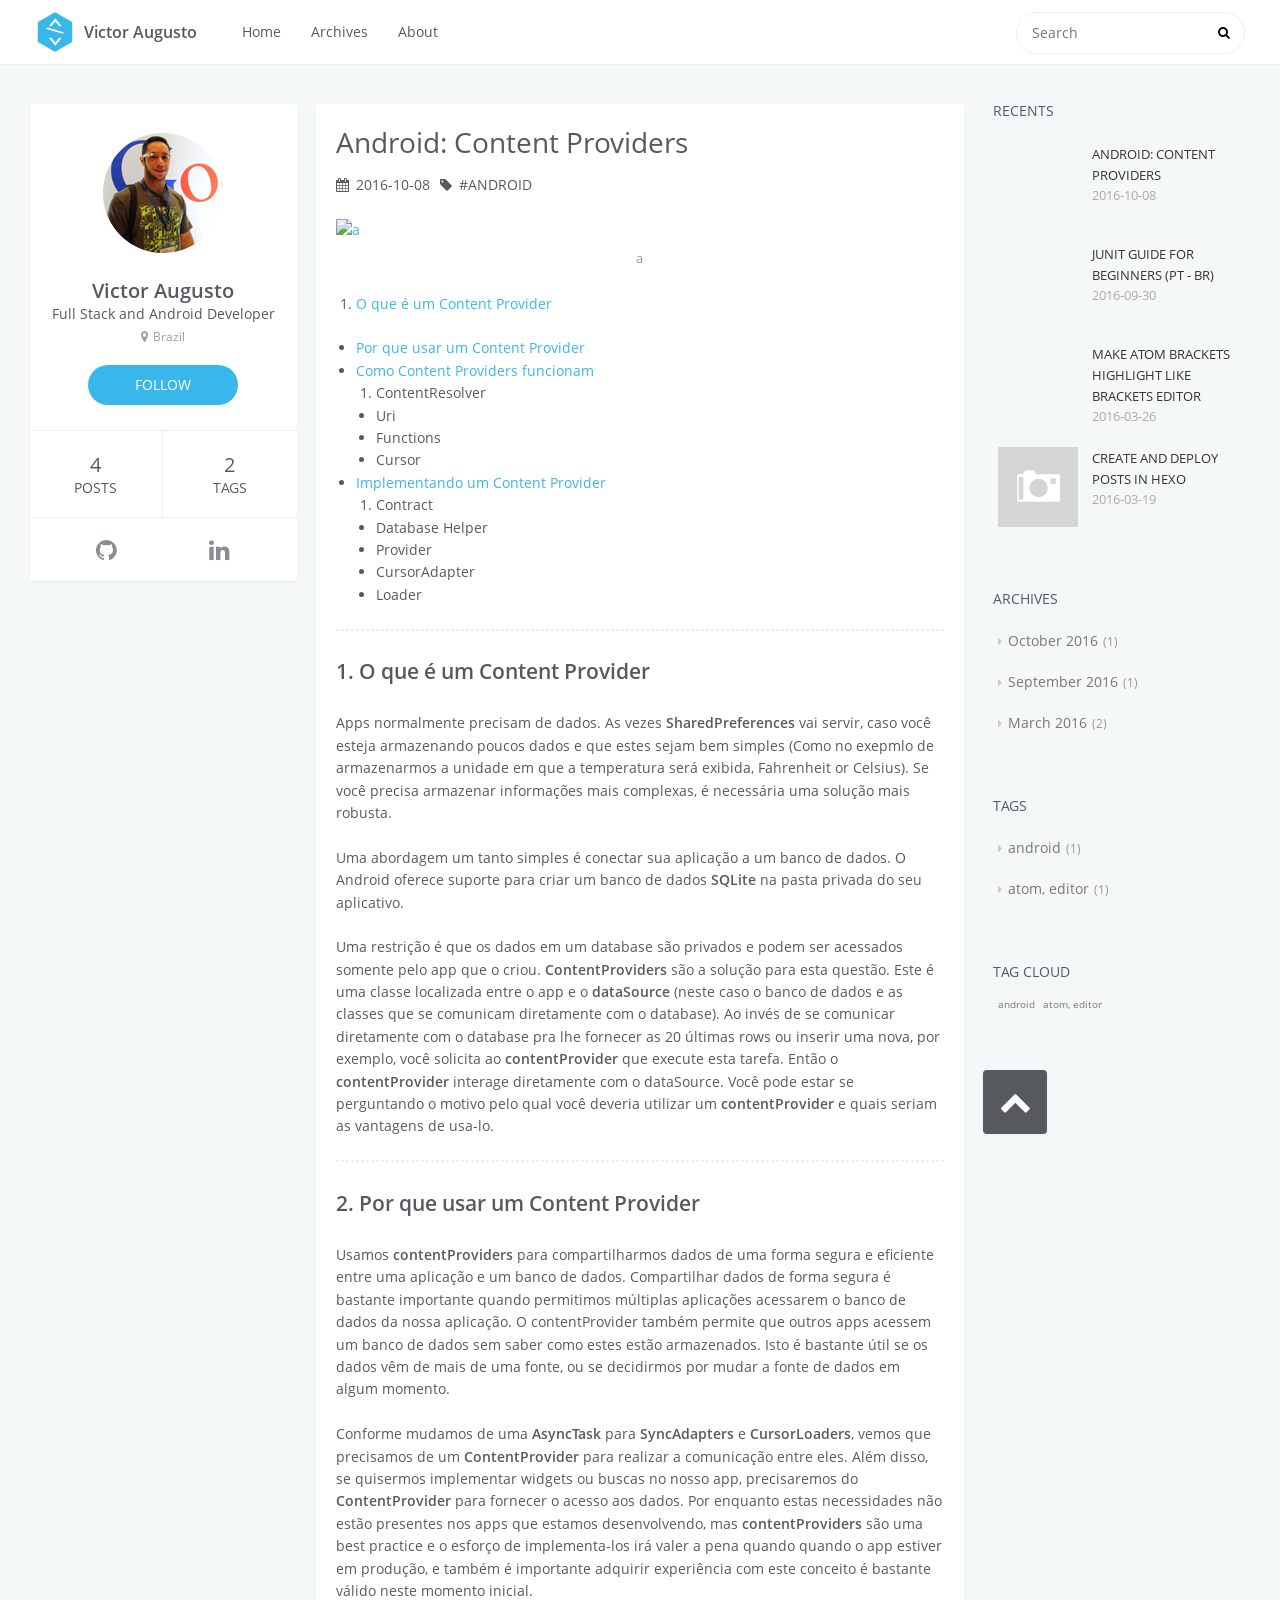
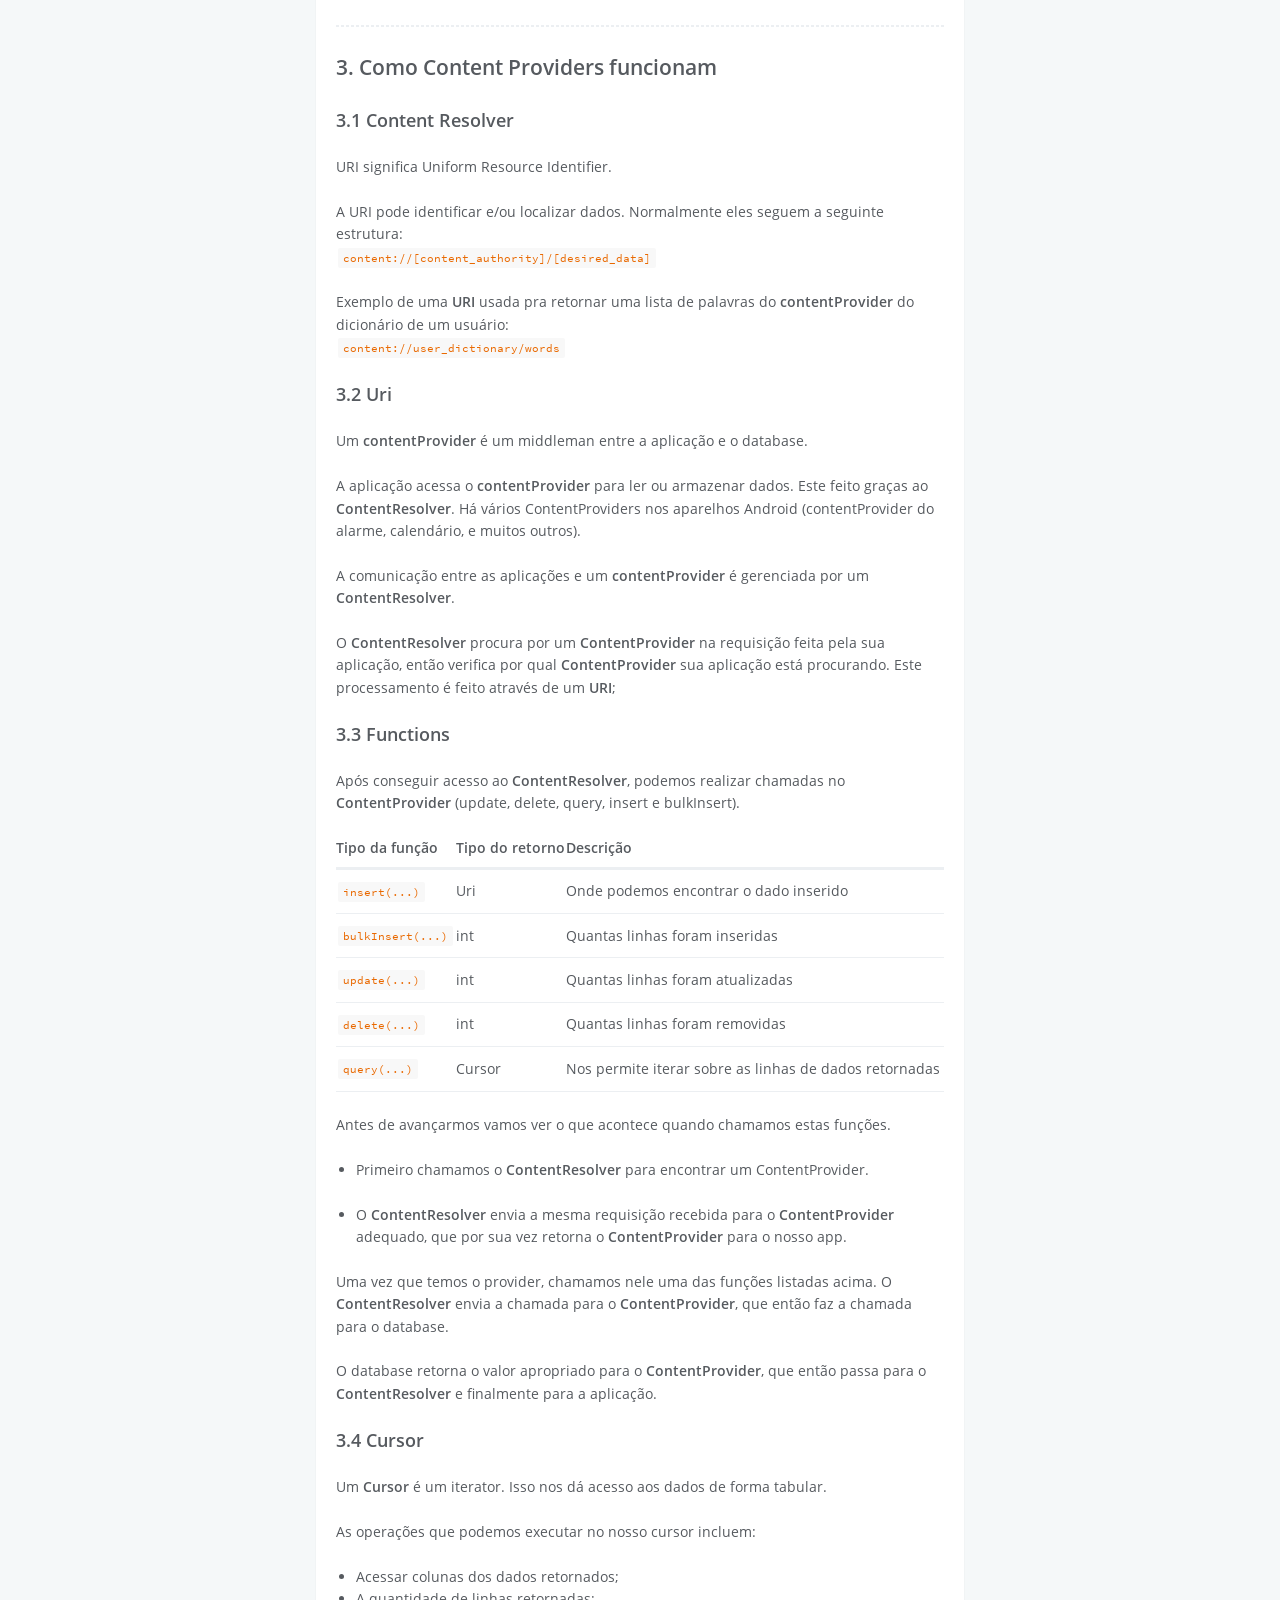
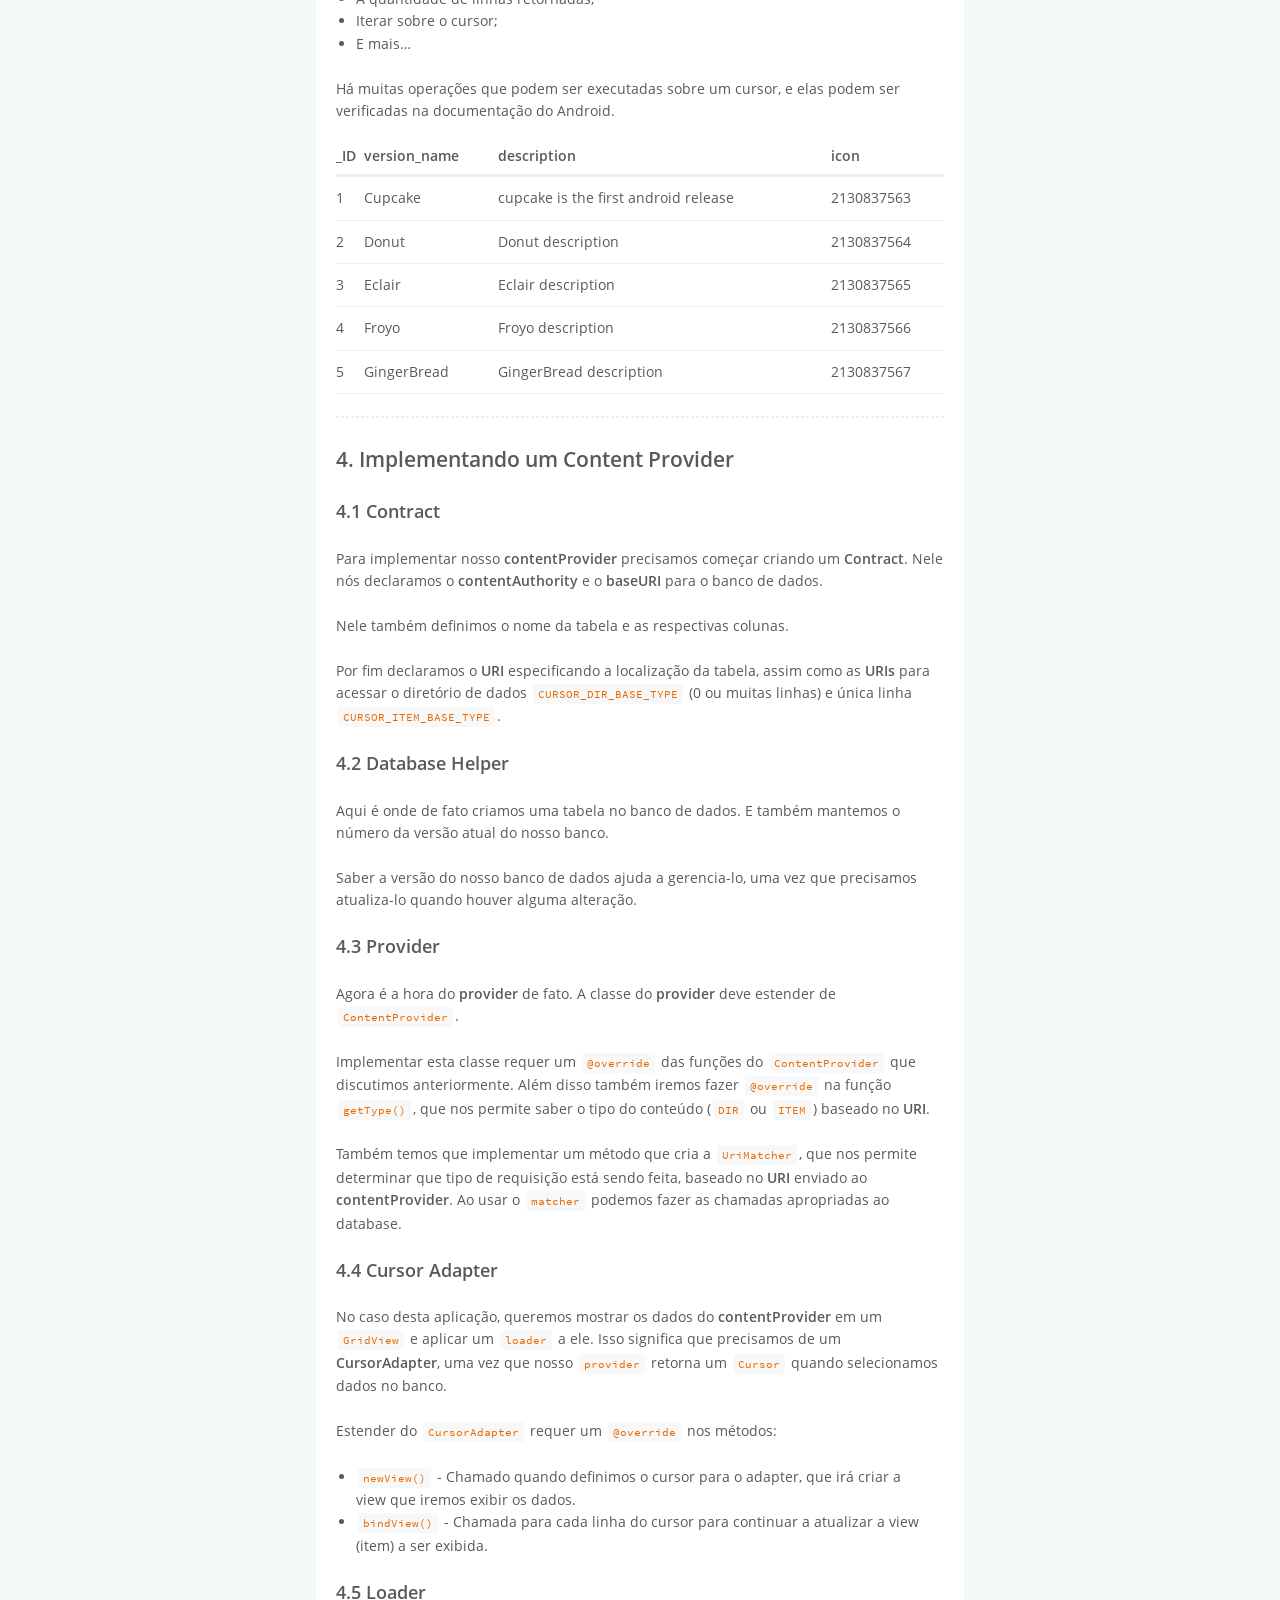
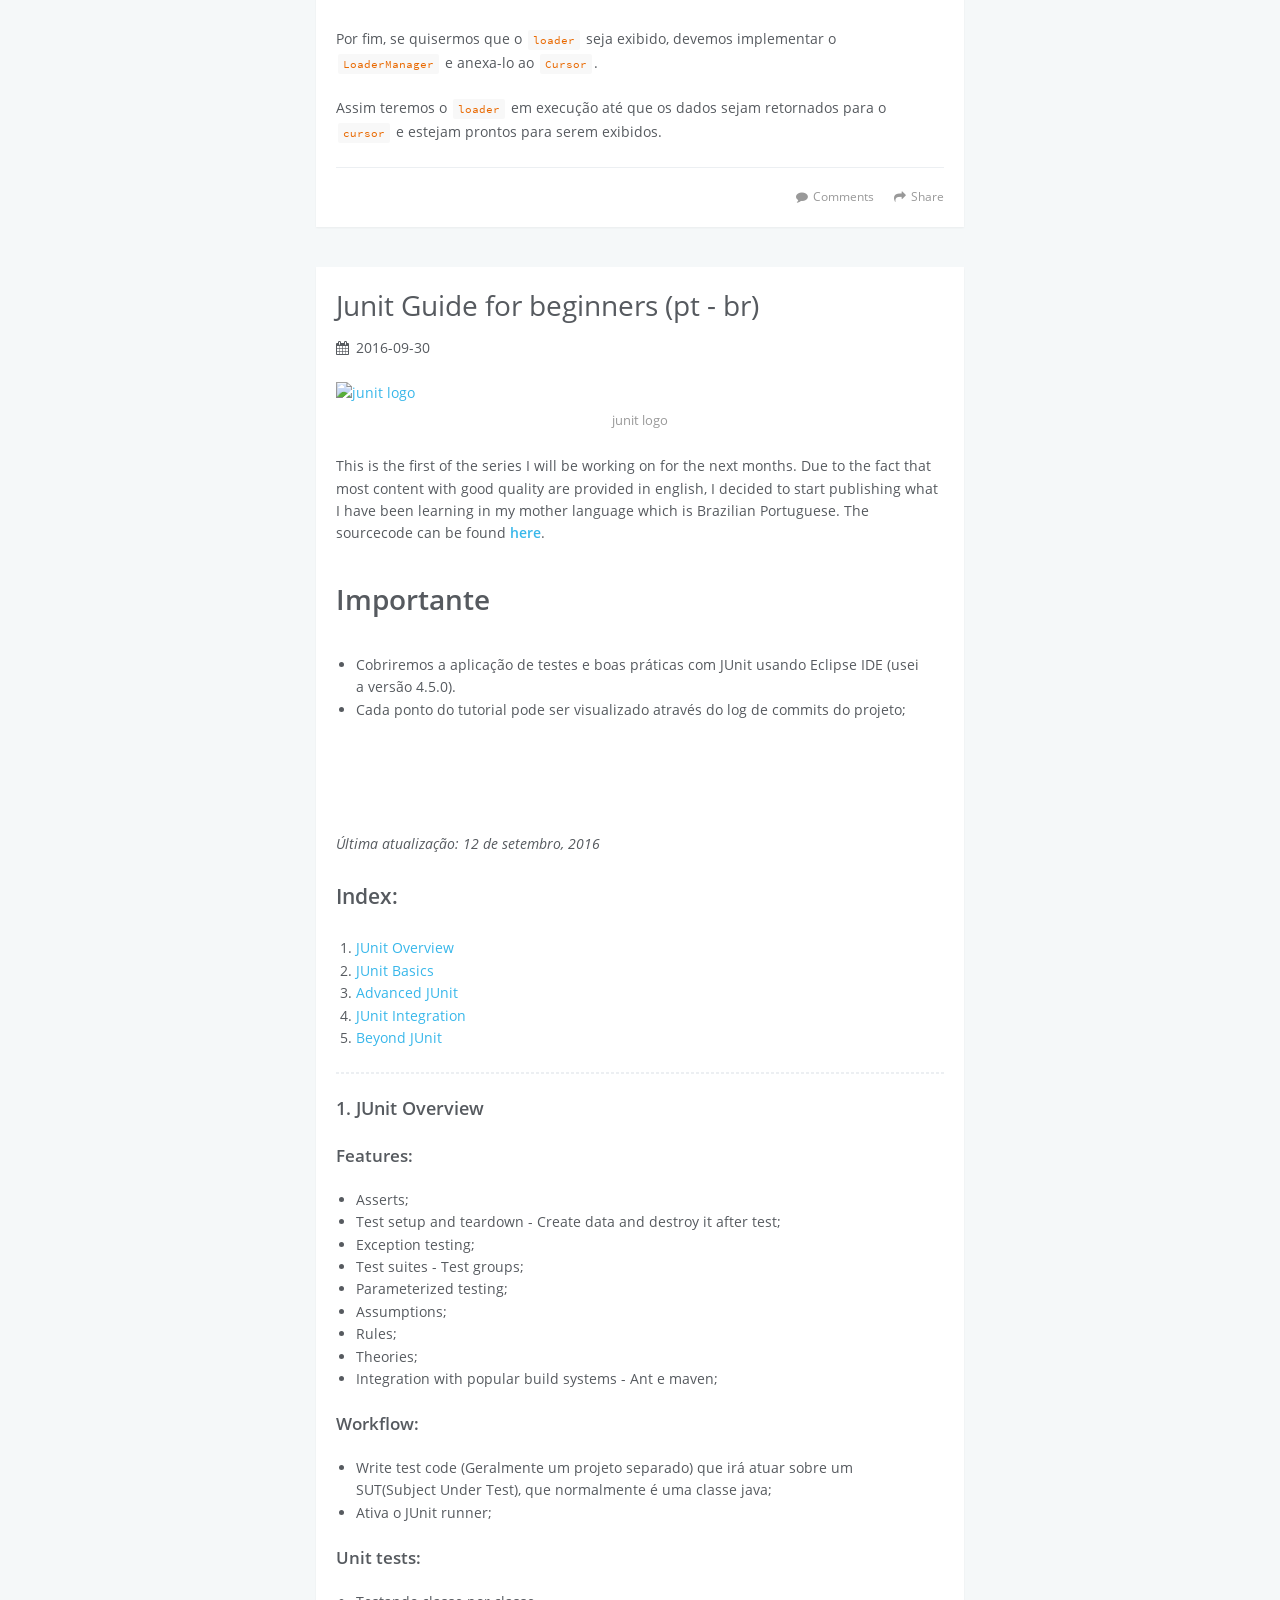
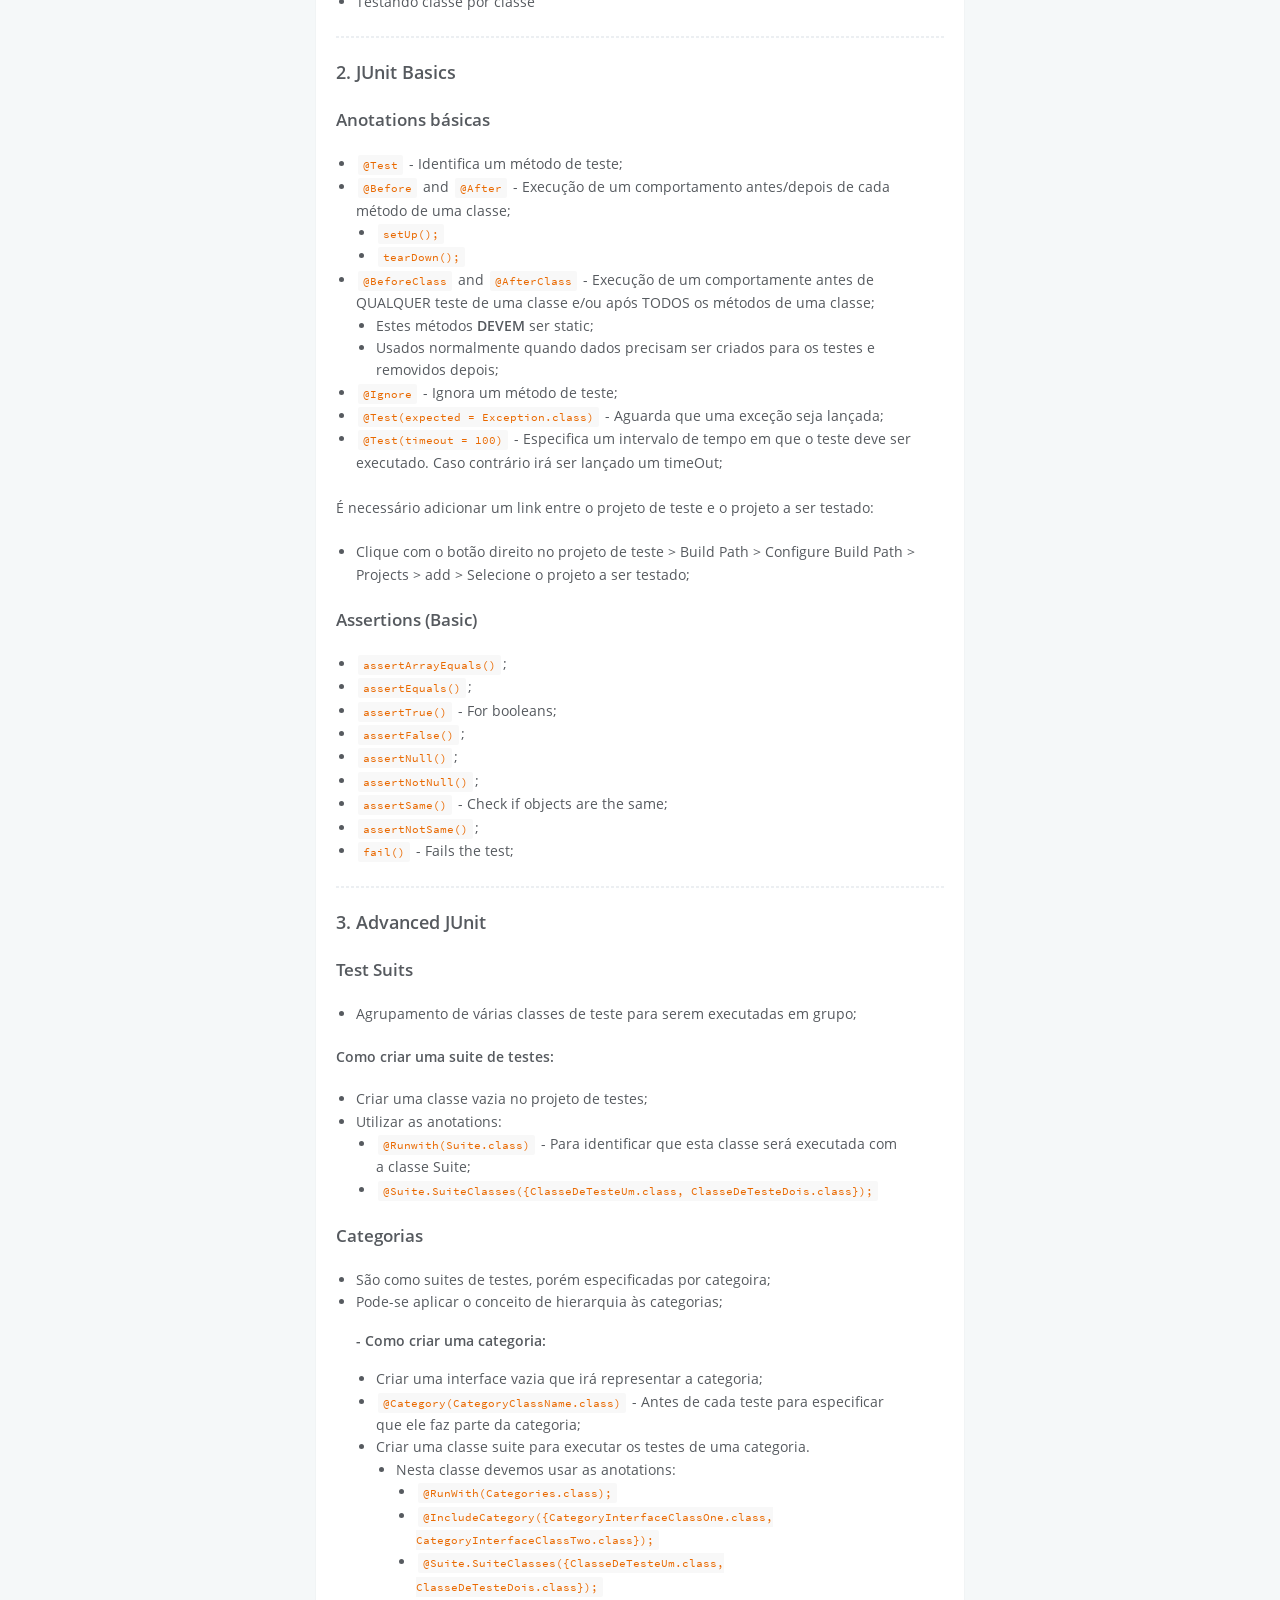
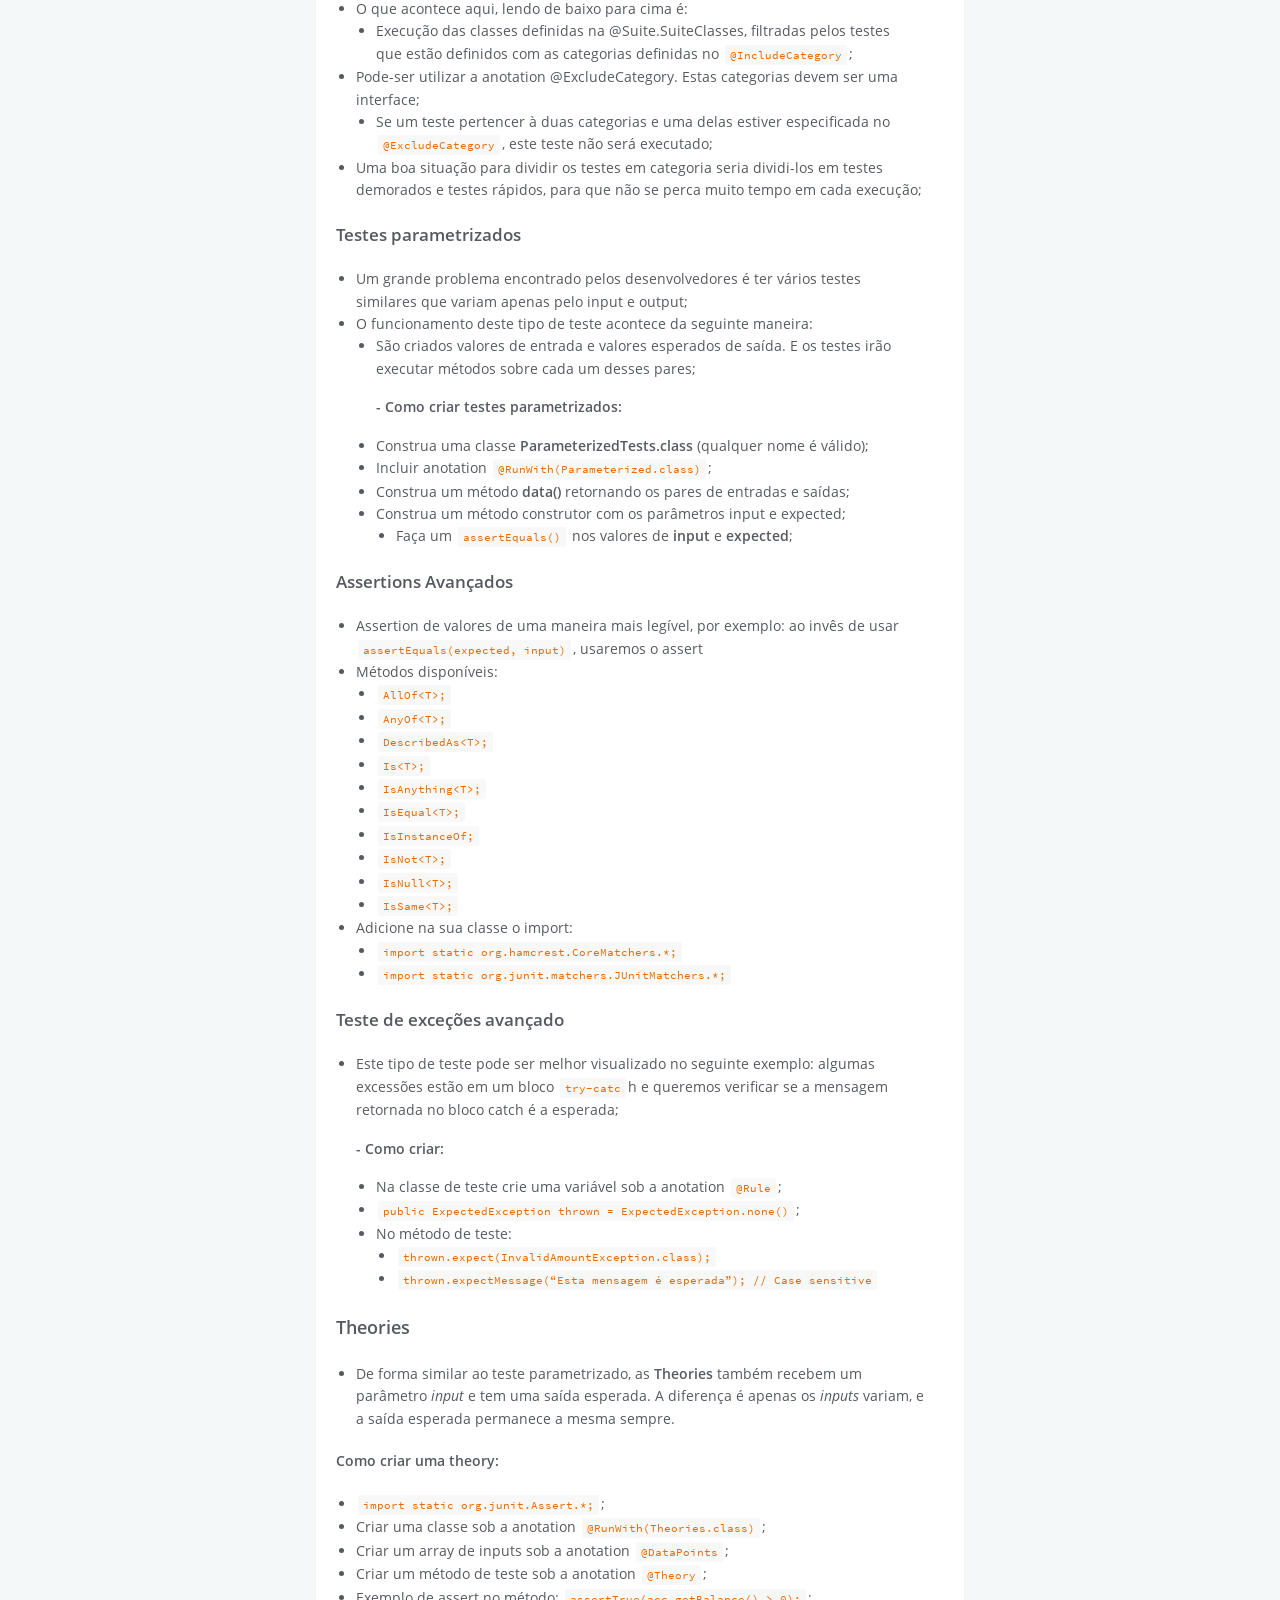
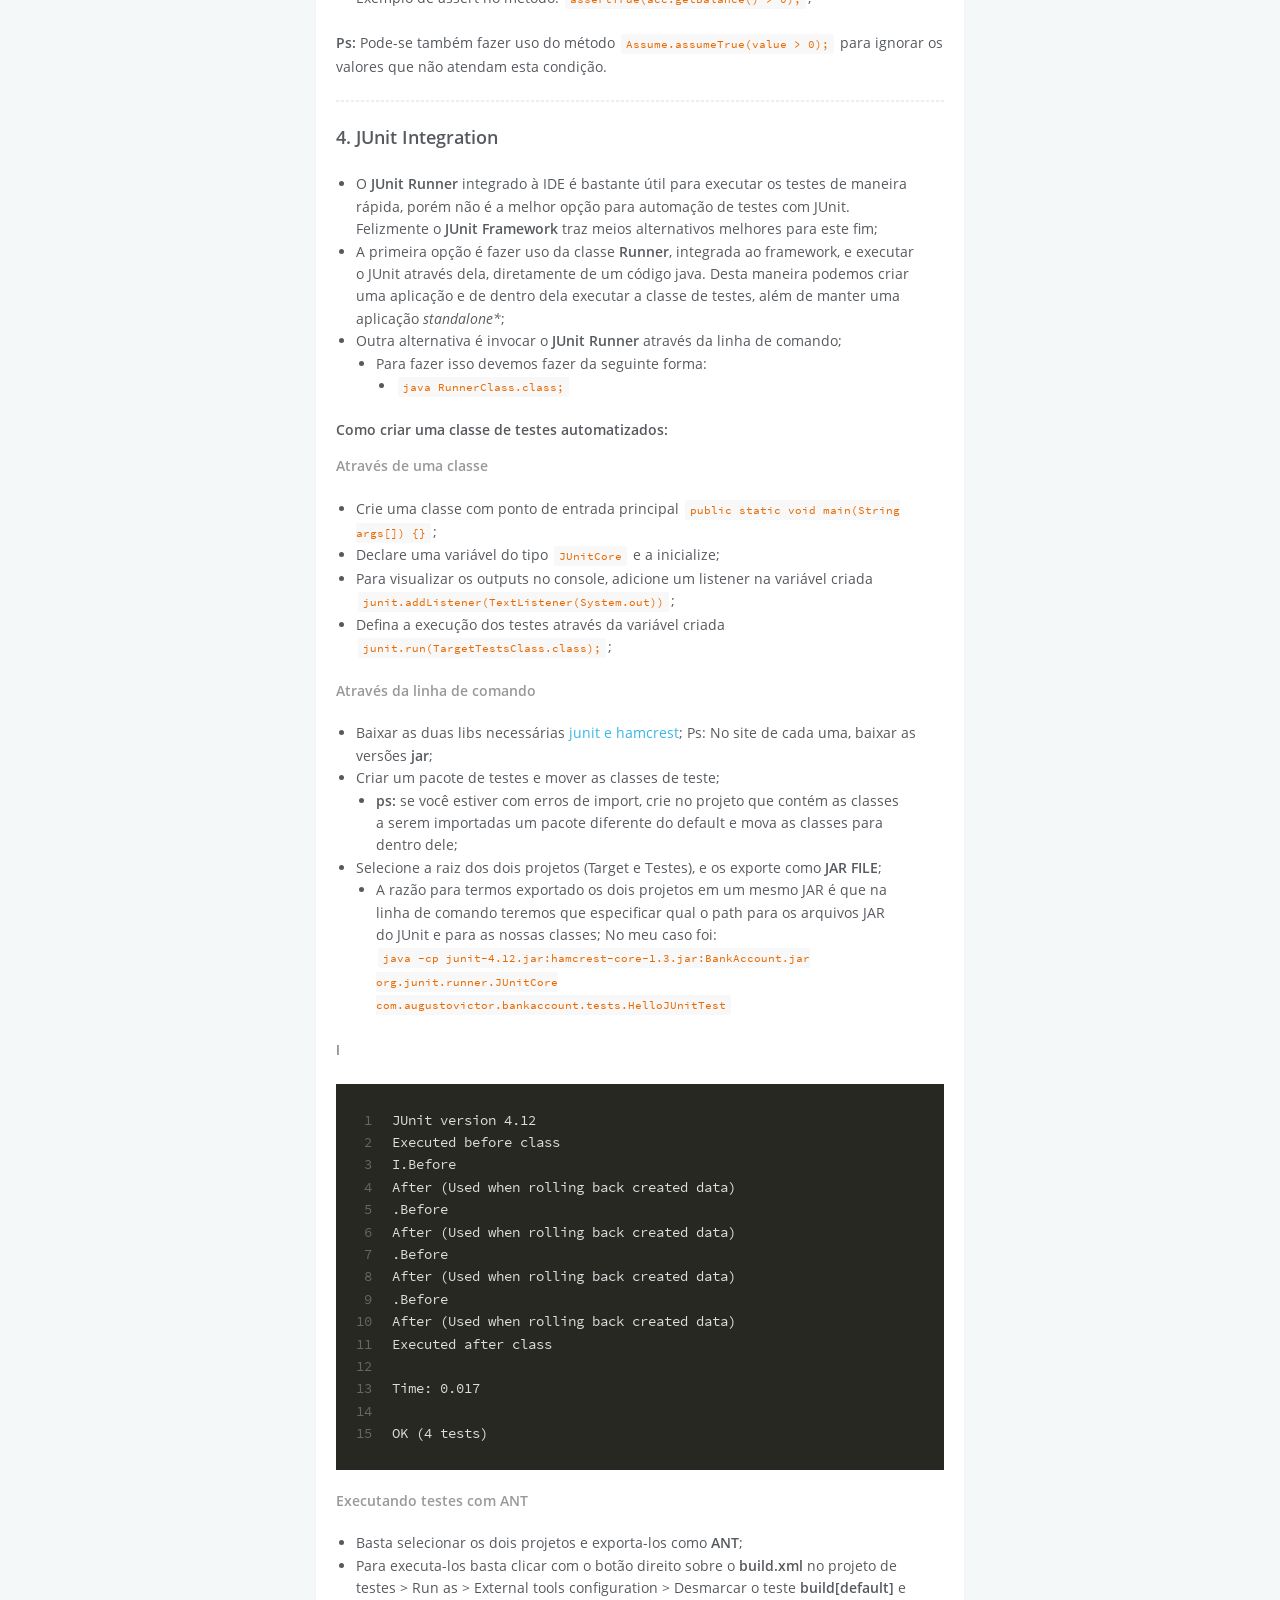
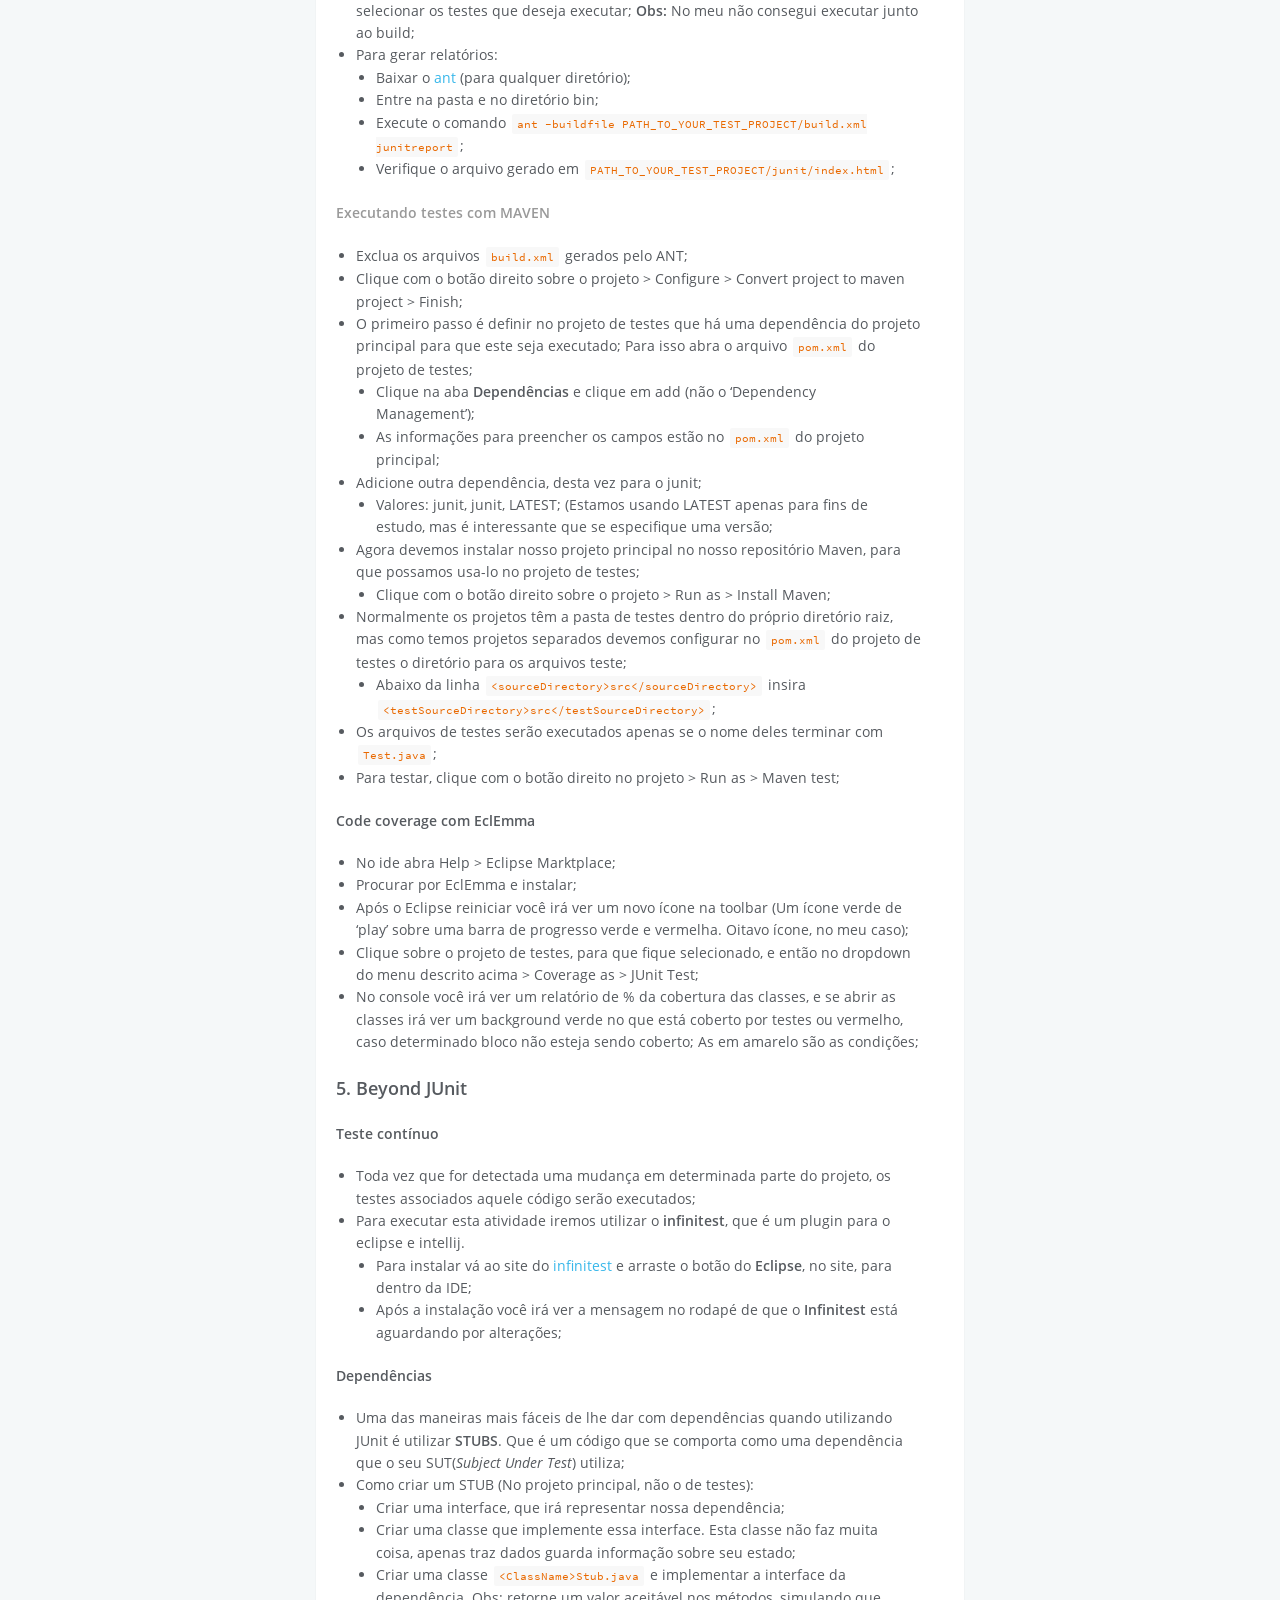
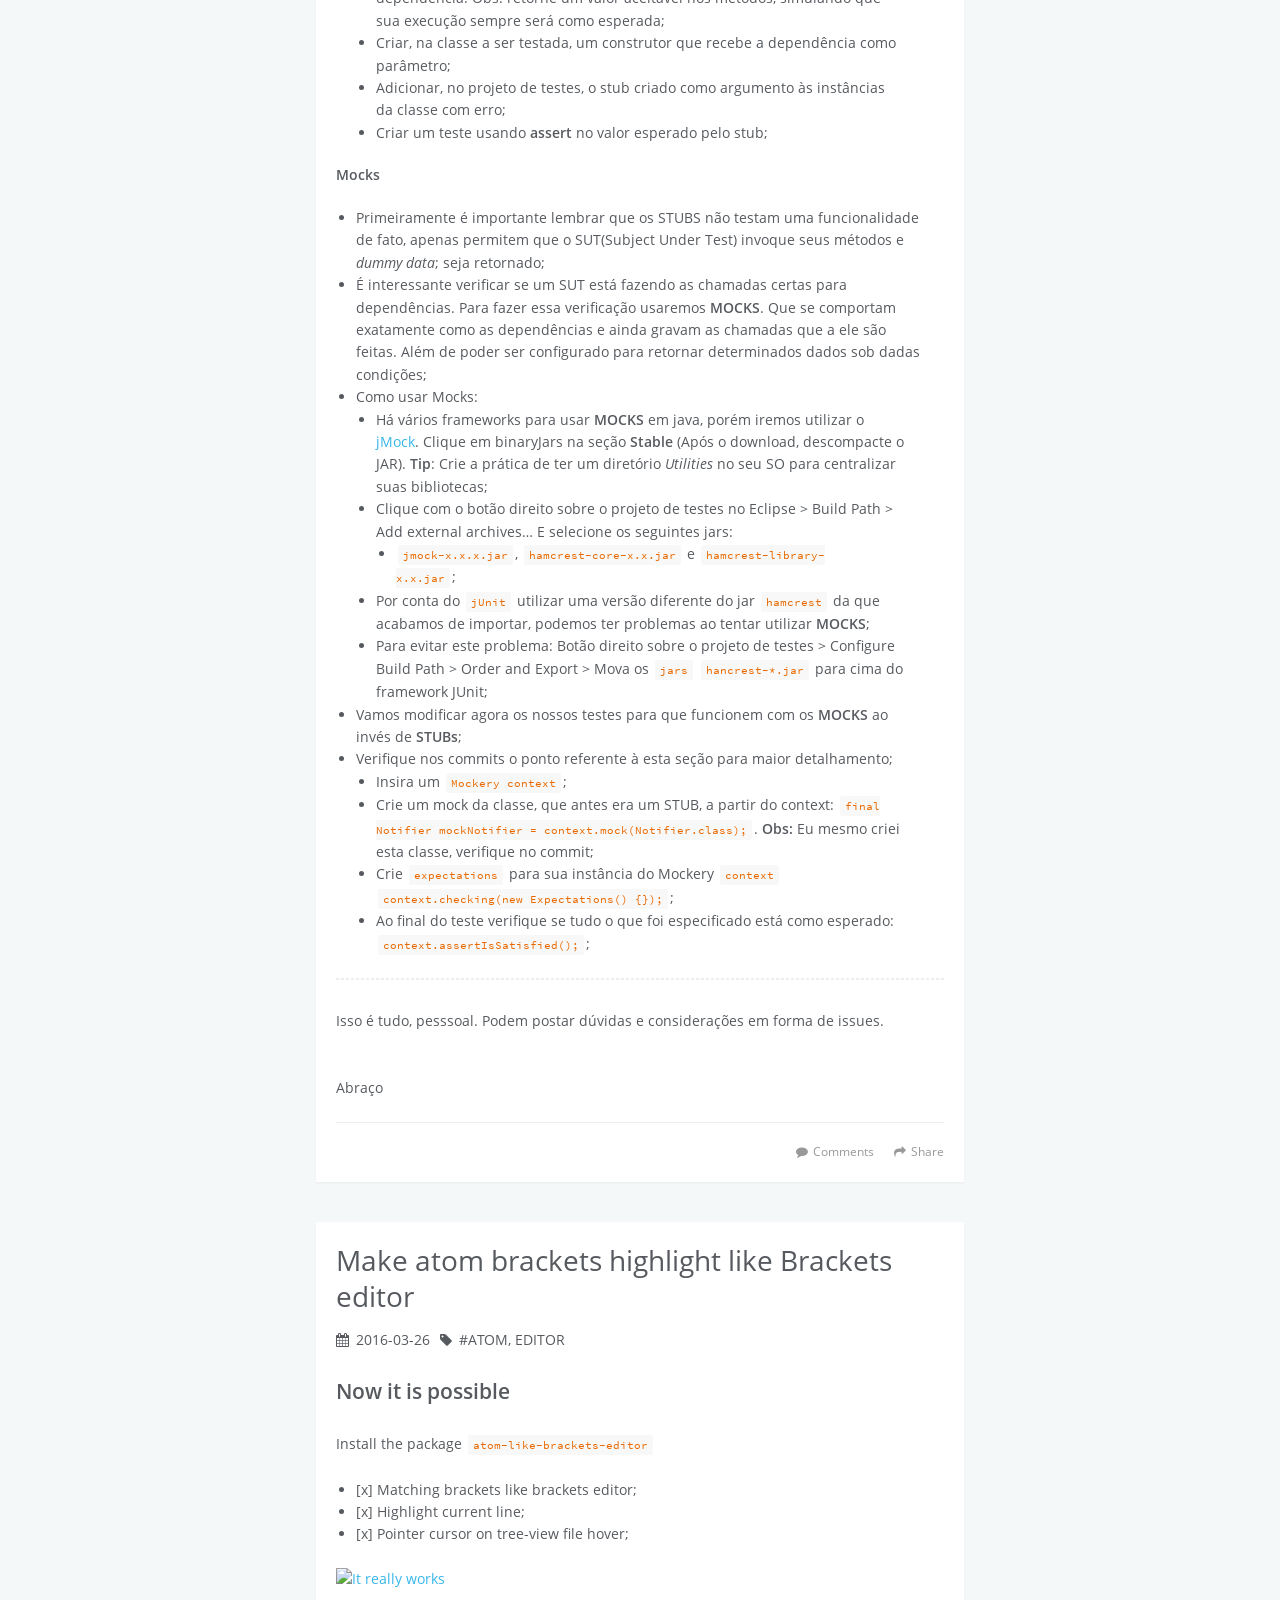
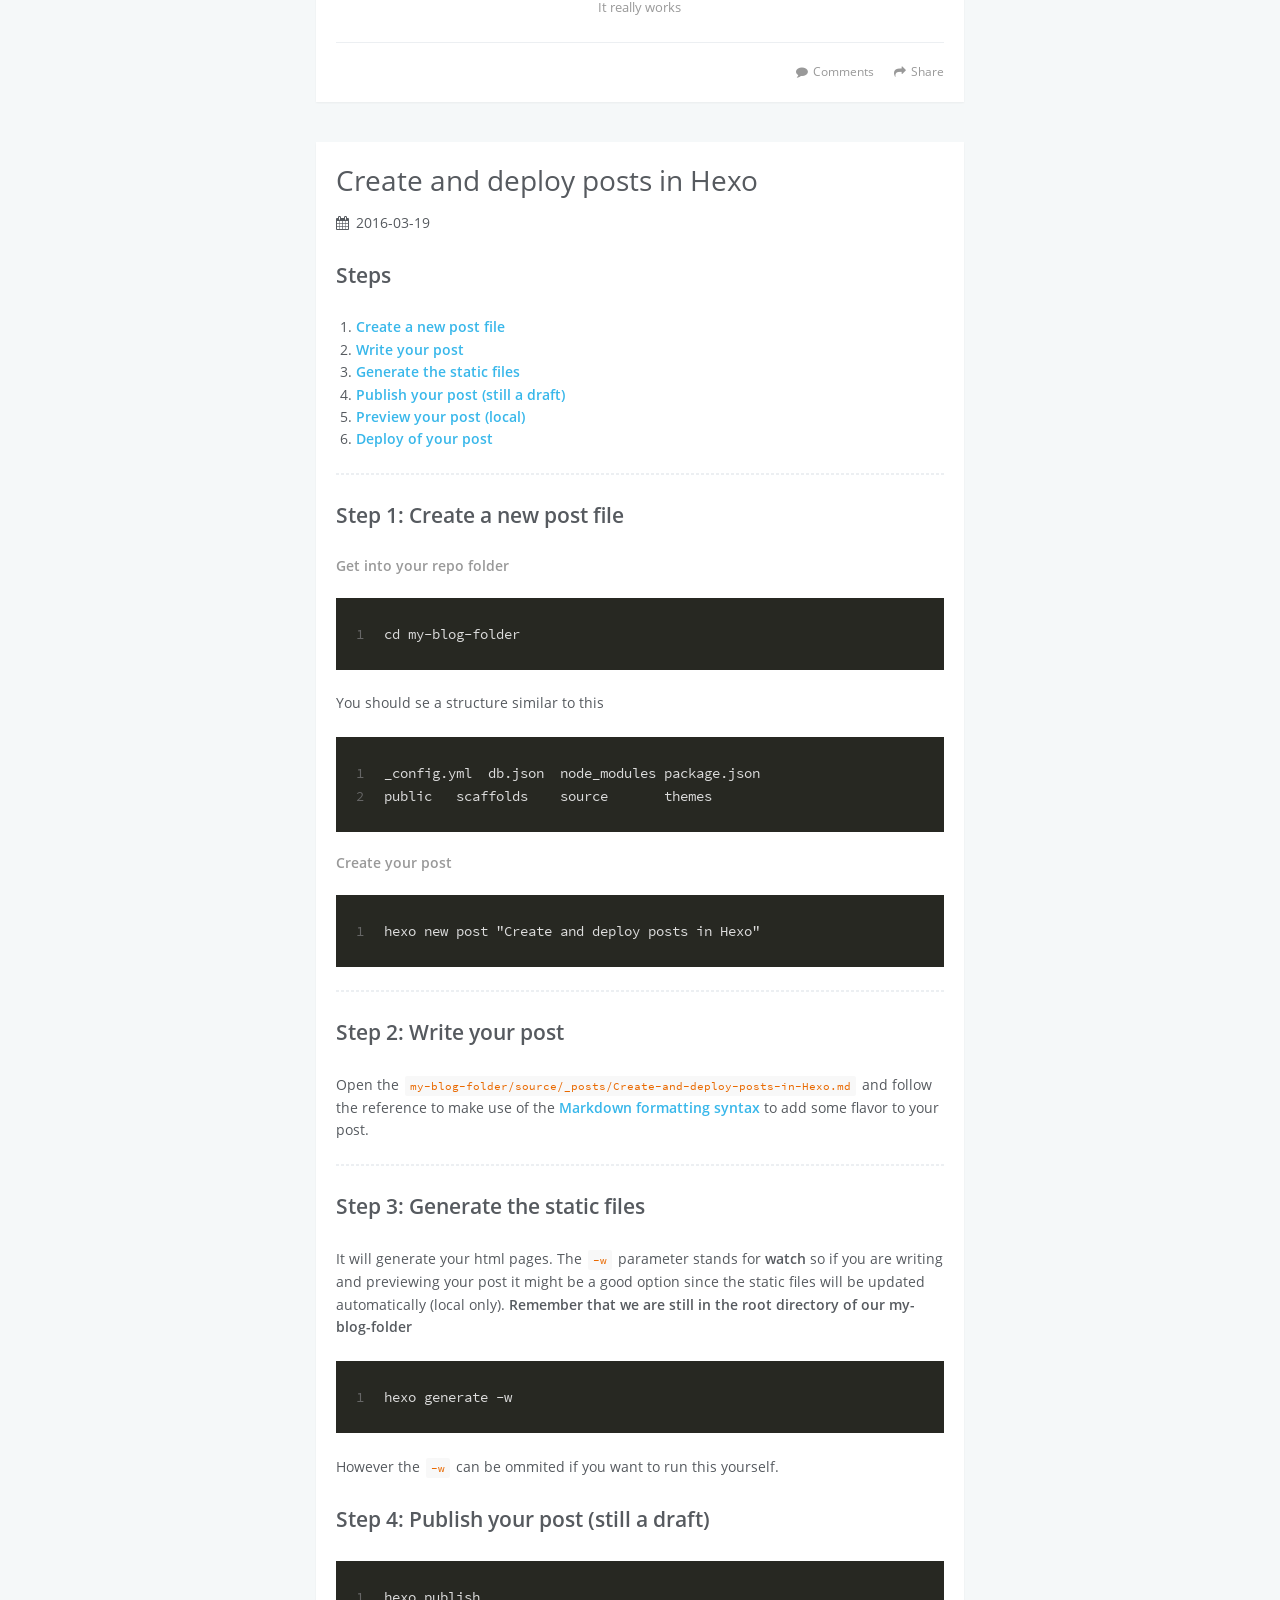
==== commit b9149dd6: "Site updated: 2016-10-08 06:34:06" ====
--- a/index.html
+++ b/index.html
@@ -169,7 +169,7 @@
         <div class="article-entry" itemprop="articleBody">
         
             
-            
+            <p><img src="../android-content-providers.jpg" alt="a"></p>
 <ol>
 <li><a href="#definition">O que é um Content Provider</a></li>
 </ol>
@@ -206,12 +206,12 @@
 <p>Conforme mudamos de uma <strong>AsyncTask</strong> para <strong>SyncAdapters</strong> e <strong>CursorLoaders</strong>, vemos que precisamos de um <strong>ContentProvider</strong> para realizar a comunicação entre eles. Além disso, se quisermos implementar widgets ou buscas no nosso app, precisaremos do <strong>ContentProvider</strong> para fornecer o acesso aos dados. Por enquanto estas necessidades não estão presentes nos apps que estamos desenvolvendo, mas <strong>contentProviders</strong> são uma best practice e o esforço de implementa-los irá valer a pena quando quando o app estiver em produção, e também é importante adquirir experiência com este conceito é bastante válido neste momento inicial.</p>
 <hr>
 
-<h2 id="3-Como-Content-Providers-funcionam"><a href="#3-Como-Content-Providers-funcionam" class="headerlink" title=" 3. Como Content Providers funcionam"></a><a name="how_they_work"></a> 3. Como Content Providers funcionam</h2><h3 id="3-1-Content-Resolver"><a href="#3-1-Content-Resolver" class="headerlink" title="3.1 Content Resolver"></a>3.1 Content Resolver</h3><p>URI significa Uniform Resource Identifier. </p>
+<h2 id="3-Como-Content-Providers-funcionam"><a href="#3-Como-Content-Providers-funcionam" class="headerlink" title=" 3. Como Content Providers funcionam"></a><a name="how_they_work"></a> 3. Como Content Providers funcionam</h2><h3 id="3-1-Content-Resolver"><a href="#3-1-Content-Resolver" class="headerlink" title="3.1 Content Resolver"></a>3.1 Content Resolver</h3><p>URI significa Uniform Resource Identifier.</p>
 <p>A URI pode identificar e/ou localizar dados. Normalmente eles seguem a seguinte estrutura:<br><code>content://[content_authority]/[desired_data]</code></p>
 <p>Exemplo de uma <strong>URI</strong> usada pra retornar uma lista de palavras do <strong>contentProvider</strong> do dicionário de um usuário:<br><code>content://user_dictionary/words</code></p>
-<h3 id="3-2-Uri"><a href="#3-2-Uri" class="headerlink" title="3.2 Uri"></a>3.2 Uri</h3><p>Um <strong>contentProvider</strong> é um middleman entre a aplicação e o database. </p>
-<p>A aplicação acessa o <strong>contentProvider</strong> para ler ou armazenar dados. Este feito graças ao <strong>ContentResolver</strong>. Há vários ContentProviders nos aparelhos Android (contentProvider do alarme, calendário, e muitos outros). </p>
-<p>A comunicação entre as aplicações e um <strong>contentProvider</strong> é gerenciada por um <strong>ContentResolver</strong>. </p>
+<h3 id="3-2-Uri"><a href="#3-2-Uri" class="headerlink" title="3.2 Uri"></a>3.2 Uri</h3><p>Um <strong>contentProvider</strong> é um middleman entre a aplicação e o database.</p>
+<p>A aplicação acessa o <strong>contentProvider</strong> para ler ou armazenar dados. Este feito graças ao <strong>ContentResolver</strong>. Há vários ContentProviders nos aparelhos Android (contentProvider do alarme, calendário, e muitos outros).</p>
+<p>A comunicação entre as aplicações e um <strong>contentProvider</strong> é gerenciada por um <strong>ContentResolver</strong>.</p>
 <p>O <strong>ContentResolver</strong> procura por um <strong>ContentProvider</strong> na requisição feita pela sua aplicação, então verifica por qual <strong>ContentProvider</strong> sua aplicação está procurando. Este processamento é feito através de um <strong>URI</strong>;</p>
 <h3 id="3-3-Functions"><a href="#3-3-Functions" class="headerlink" title="3.3 Functions"></a>3.3 Functions</h3><p>Após conseguir acesso ao <strong>ContentResolver</strong>, podemos realizar chamadas no <strong>ContentProvider</strong> (update, delete, query, insert e bulkInsert).</p>
 <table>
@@ -252,15 +252,15 @@
 </table>
 <p>Antes de avançarmos vamos ver o que acontece quando chamamos estas funções.</p>
 <ul>
-<li><p>Primeiro chamamos o <strong>ContentResolver</strong> para encontrar um ContentProvider. </p>
+<li><p>Primeiro chamamos o <strong>ContentResolver</strong> para encontrar um ContentProvider.</p>
 </li>
 <li><p>O <strong>ContentResolver</strong> envia a mesma requisição recebida para o <strong>ContentProvider</strong> adequado, que por sua vez retorna o <strong>ContentProvider</strong> para o nosso app.</p>
 </li>
 </ul>
 <p>Uma vez que temos o provider, chamamos nele uma das funções listadas acima. O <strong>ContentResolver</strong> envia a chamada para o <strong>ContentProvider</strong>, que então faz a chamada para o database.</p>
 <p>O database retorna o valor apropriado para o <strong>ContentProvider</strong>, que então passa para o <strong>ContentResolver</strong> e finalmente para a aplicação.</p>
-<h3 id="3-4-Cursor"><a href="#3-4-Cursor" class="headerlink" title="3.4 Cursor"></a>3.4 Cursor</h3><p>Um <strong>Cursor</strong> é um iterator. Isso nos dá acesso aos dados de forma tabular. </p>
-<p>As operações que podemos executar no nosso cursor incluem: </p>
+<h3 id="3-4-Cursor"><a href="#3-4-Cursor" class="headerlink" title="3.4 Cursor"></a>3.4 Cursor</h3><p>Um <strong>Cursor</strong> é um iterator. Isso nos dá acesso aos dados de forma tabular.</p>
+<p>As operações que podemos executar no nosso cursor incluem:</p>
 <ul>
 <li>Acessar colunas dos dados retornados;</li>
 <li>A quantidade de linhas retornadas;</li>
@@ -339,7 +339,7 @@
 
 </div>
 
-    <a data-url="http://augustovictor.com/2016/10/08/Android-Content-Providers/" data-id="ciu104m8v0000wfyopplp25jr" class="article-share-link"><i class="fa fa-share"></i>Share</a>
+    <a data-url="http://augustovictor.com/2016/10/08/Android-Content-Providers/" data-id="ciu1074iv0000xvyopz8htty3" class="article-share-link"><i class="fa fa-share"></i>Share</a>
 <script>
     (function ($) {
         // Prevent duplicate binding
@@ -738,7 +738,7 @@
 
 </div>
 
-    <a data-url="http://augustovictor.com/2016/09/30/Junit-Guide/" data-id="ciu104m9c0004wfyou3e9e8uo" class="article-share-link"><i class="fa fa-share"></i>Share</a>
+    <a data-url="http://augustovictor.com/2016/09/30/Junit-Guide/" data-id="ciu1074k30005xvyoeoavvnvh" class="article-share-link"><i class="fa fa-share"></i>Share</a>
 <script>
     (function ($) {
         // Prevent duplicate binding
@@ -869,7 +869,7 @@
 
 </div>
 
-    <a data-url="http://augustovictor.com/2016/03/26/Make-atom-brackets-highlight-like-Brackets-editor/" data-id="ciu104m9e0005wfyot8tgqdks" class="article-share-link"><i class="fa fa-share"></i>Share</a>
+    <a data-url="http://augustovictor.com/2016/03/26/Make-atom-brackets-highlight-like-Brackets-editor/" data-id="ciu1074k60006xvyo2krst71a" class="article-share-link"><i class="fa fa-share"></i>Share</a>
 <script>
     (function ($) {
         // Prevent duplicate binding
@@ -1021,7 +1021,7 @@
 
 </div>
 
-    <a data-url="http://augustovictor.com/2016/03/19/Create-and-deploy-posts-in-Hexo/" data-id="ciu104m940002wfyozitv01sx" class="article-share-link"><i class="fa fa-share"></i>Share</a>
+    <a data-url="http://augustovictor.com/2016/03/19/Create-and-deploy-posts-in-Hexo/" data-id="ciu1074jy0003xvyo2kat1juf" class="article-share-link"><i class="fa fa-share"></i>Share</a>
 <script>
     (function ($) {
         // Prevent duplicate binding
@@ -1114,7 +1114,7 @@
                             <a href="/2016/10/08/Android-Content-Providers/" class="thumbnail">
     
     
-        <span class="thumbnail-image thumbnail-none"></span>
+        <span style="background-image:url(/../android-content-providers.jpg)" alt="Android: Content Providers" class="thumbnail-image"></span>
     
 </a>
                         </div>
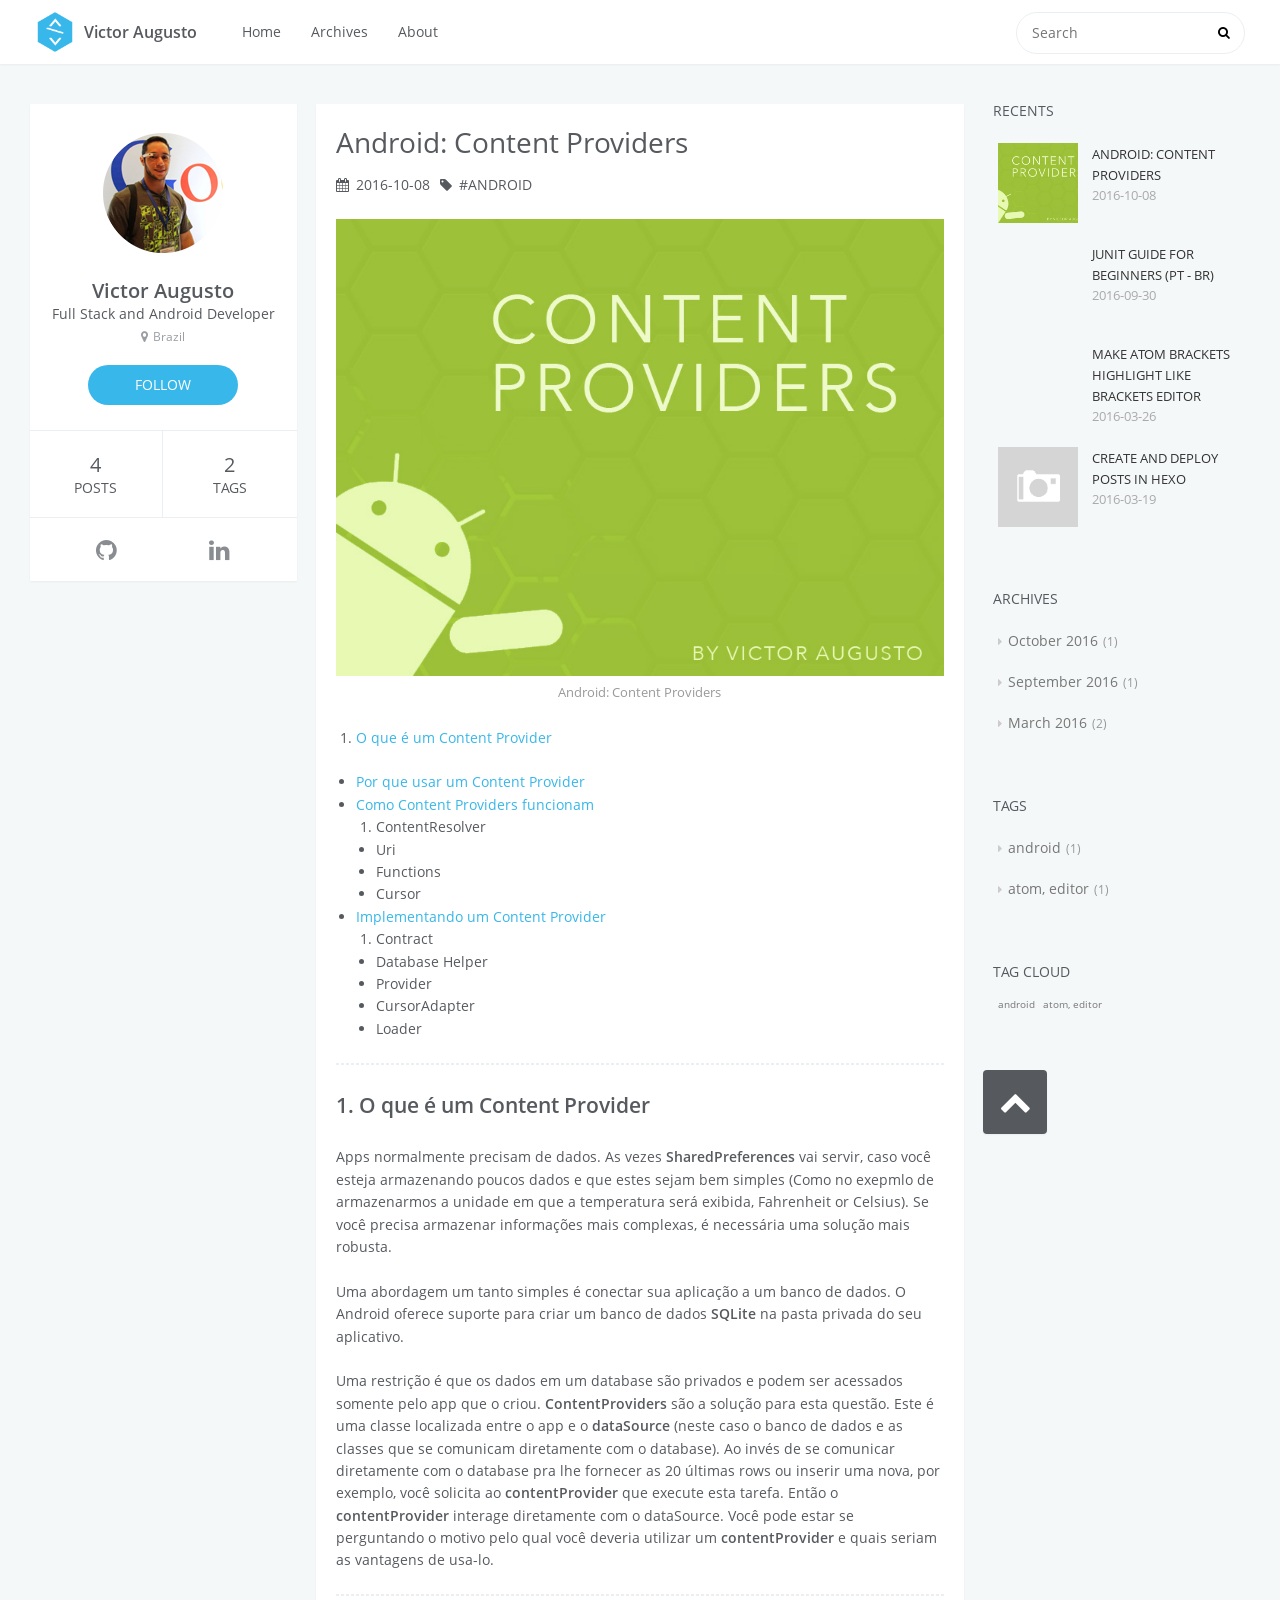
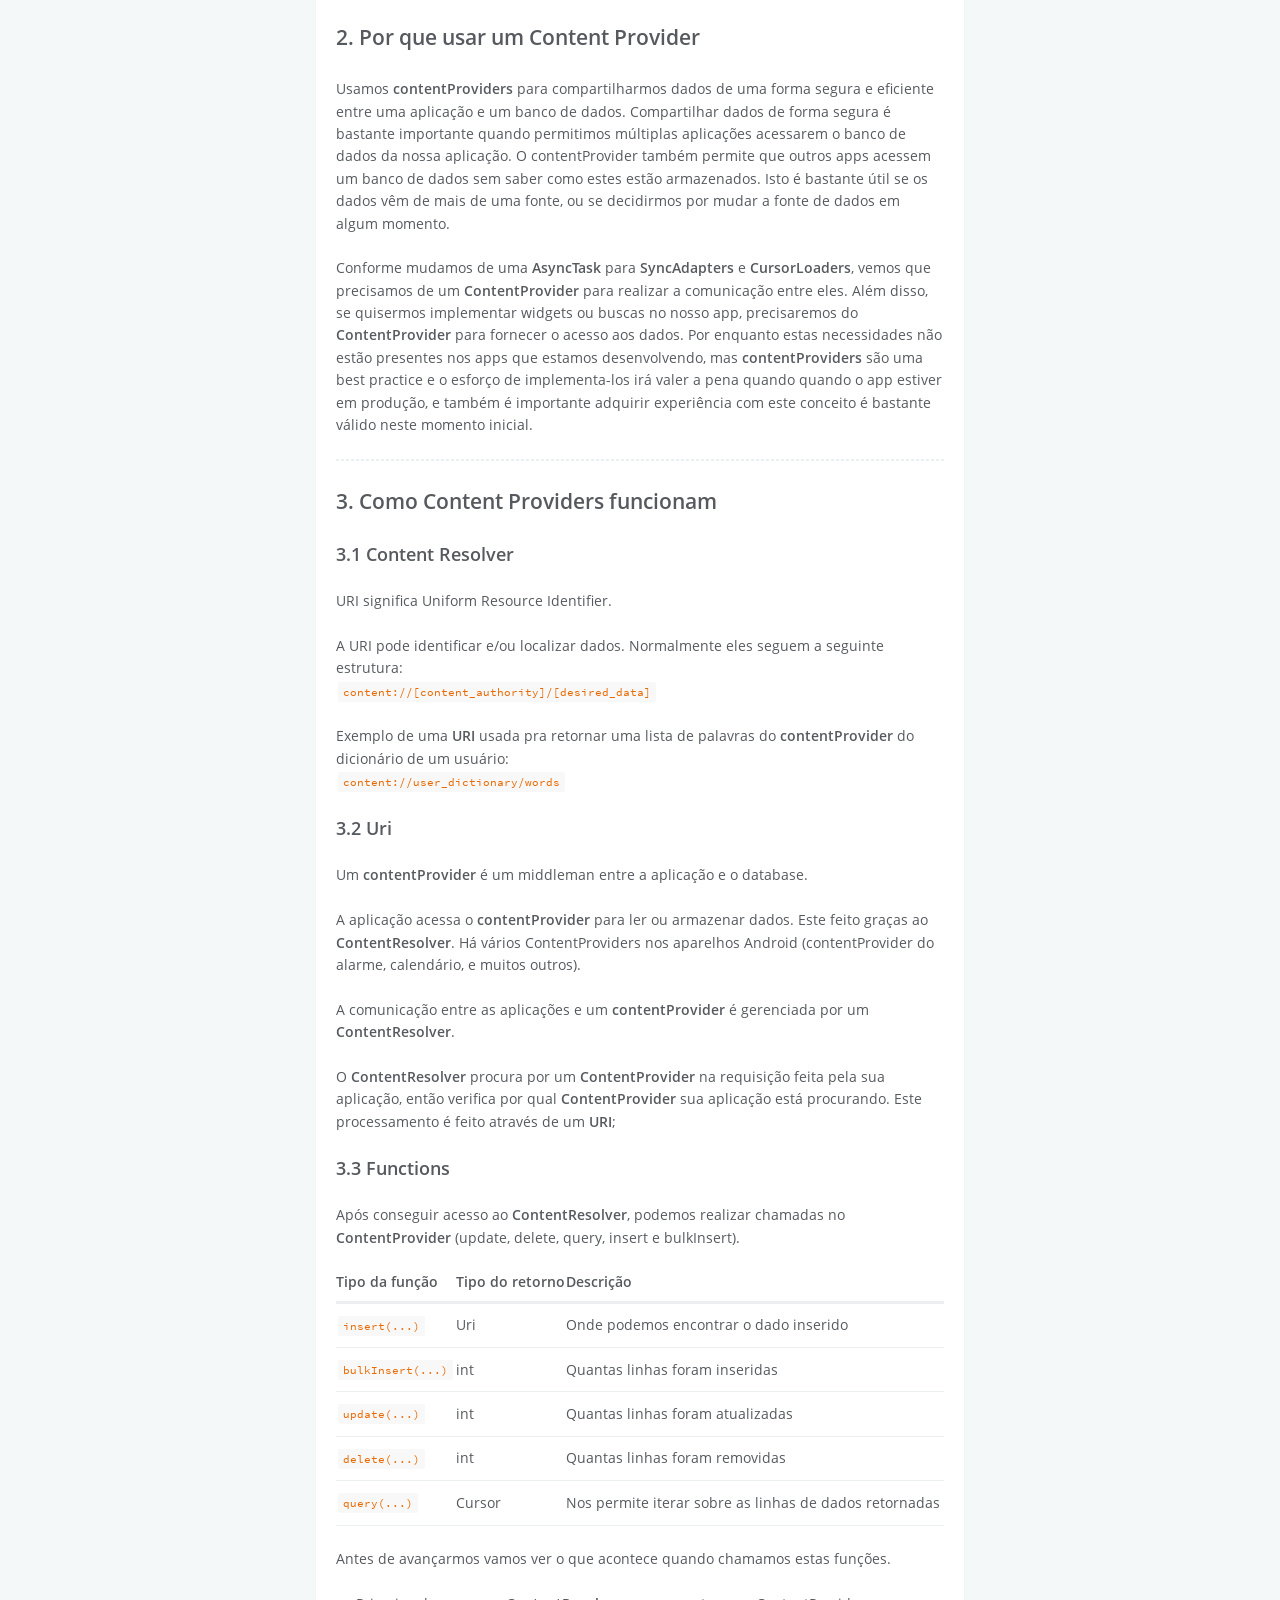
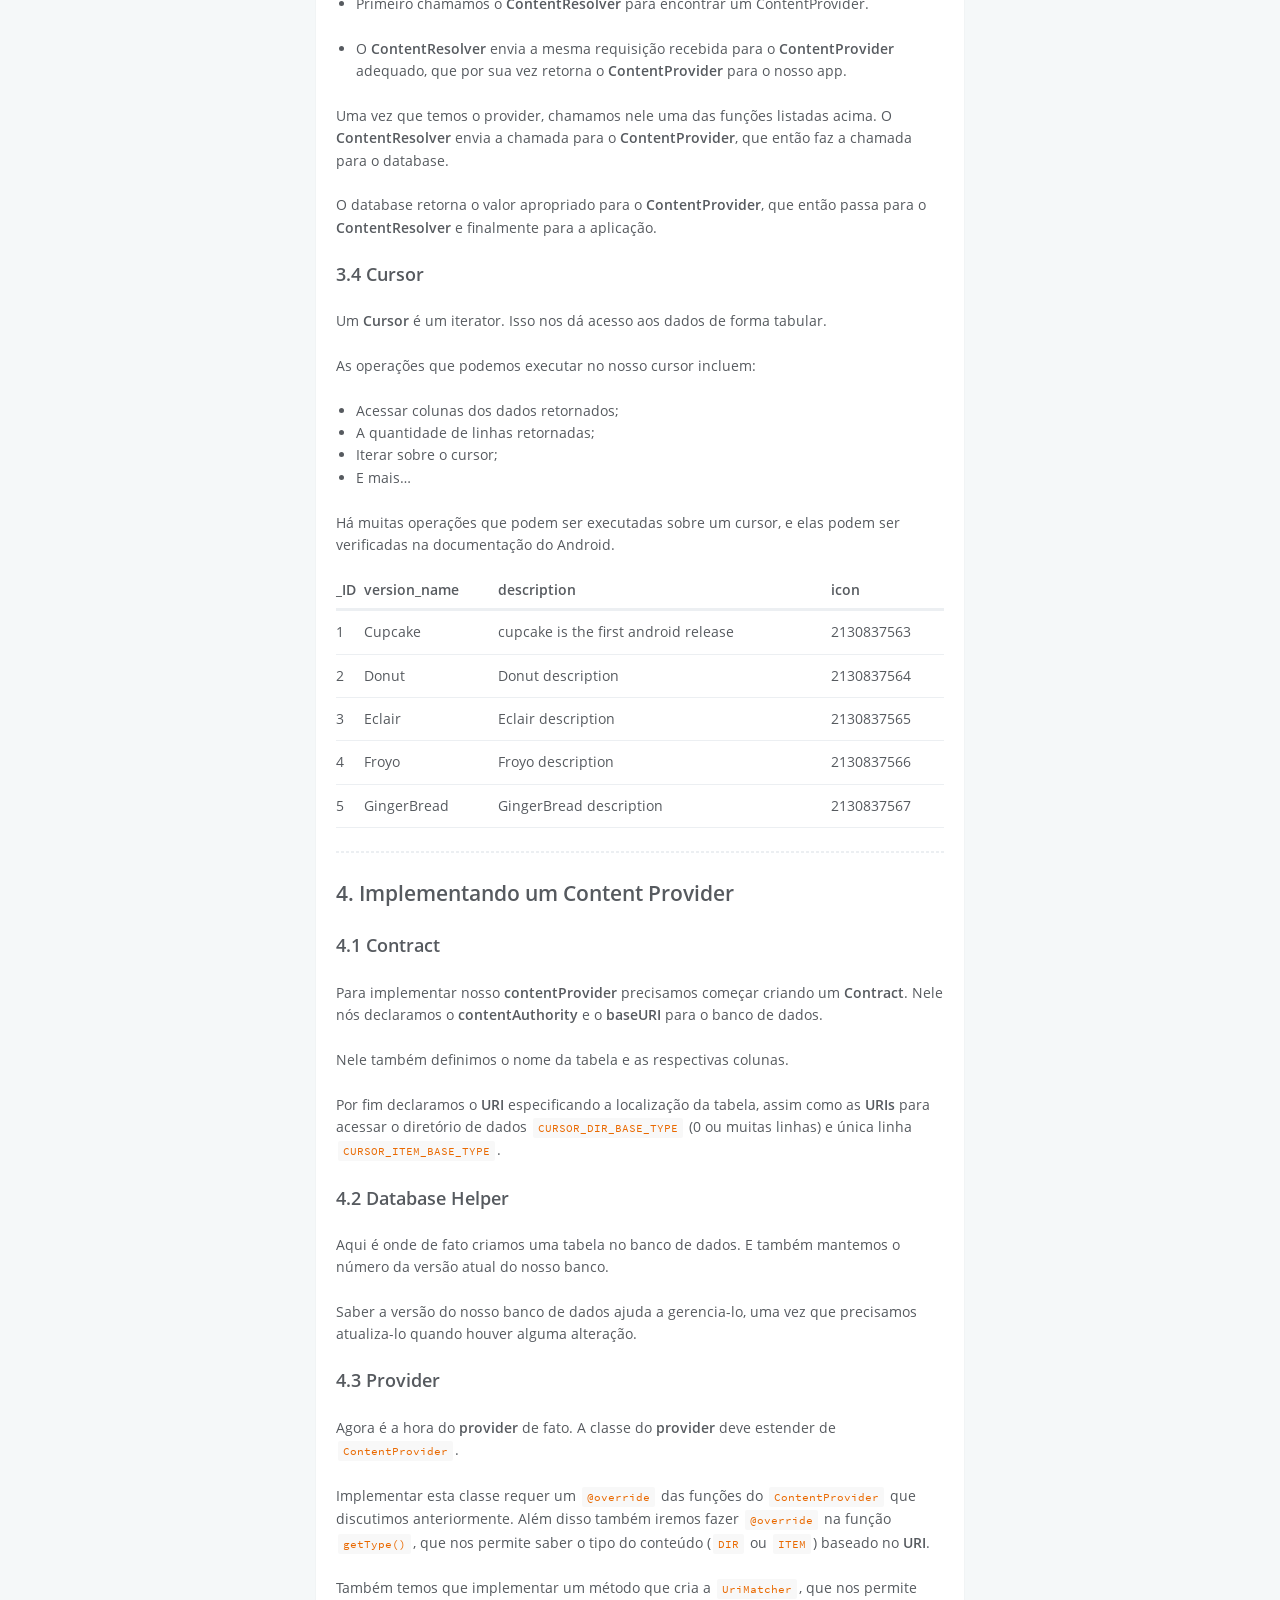
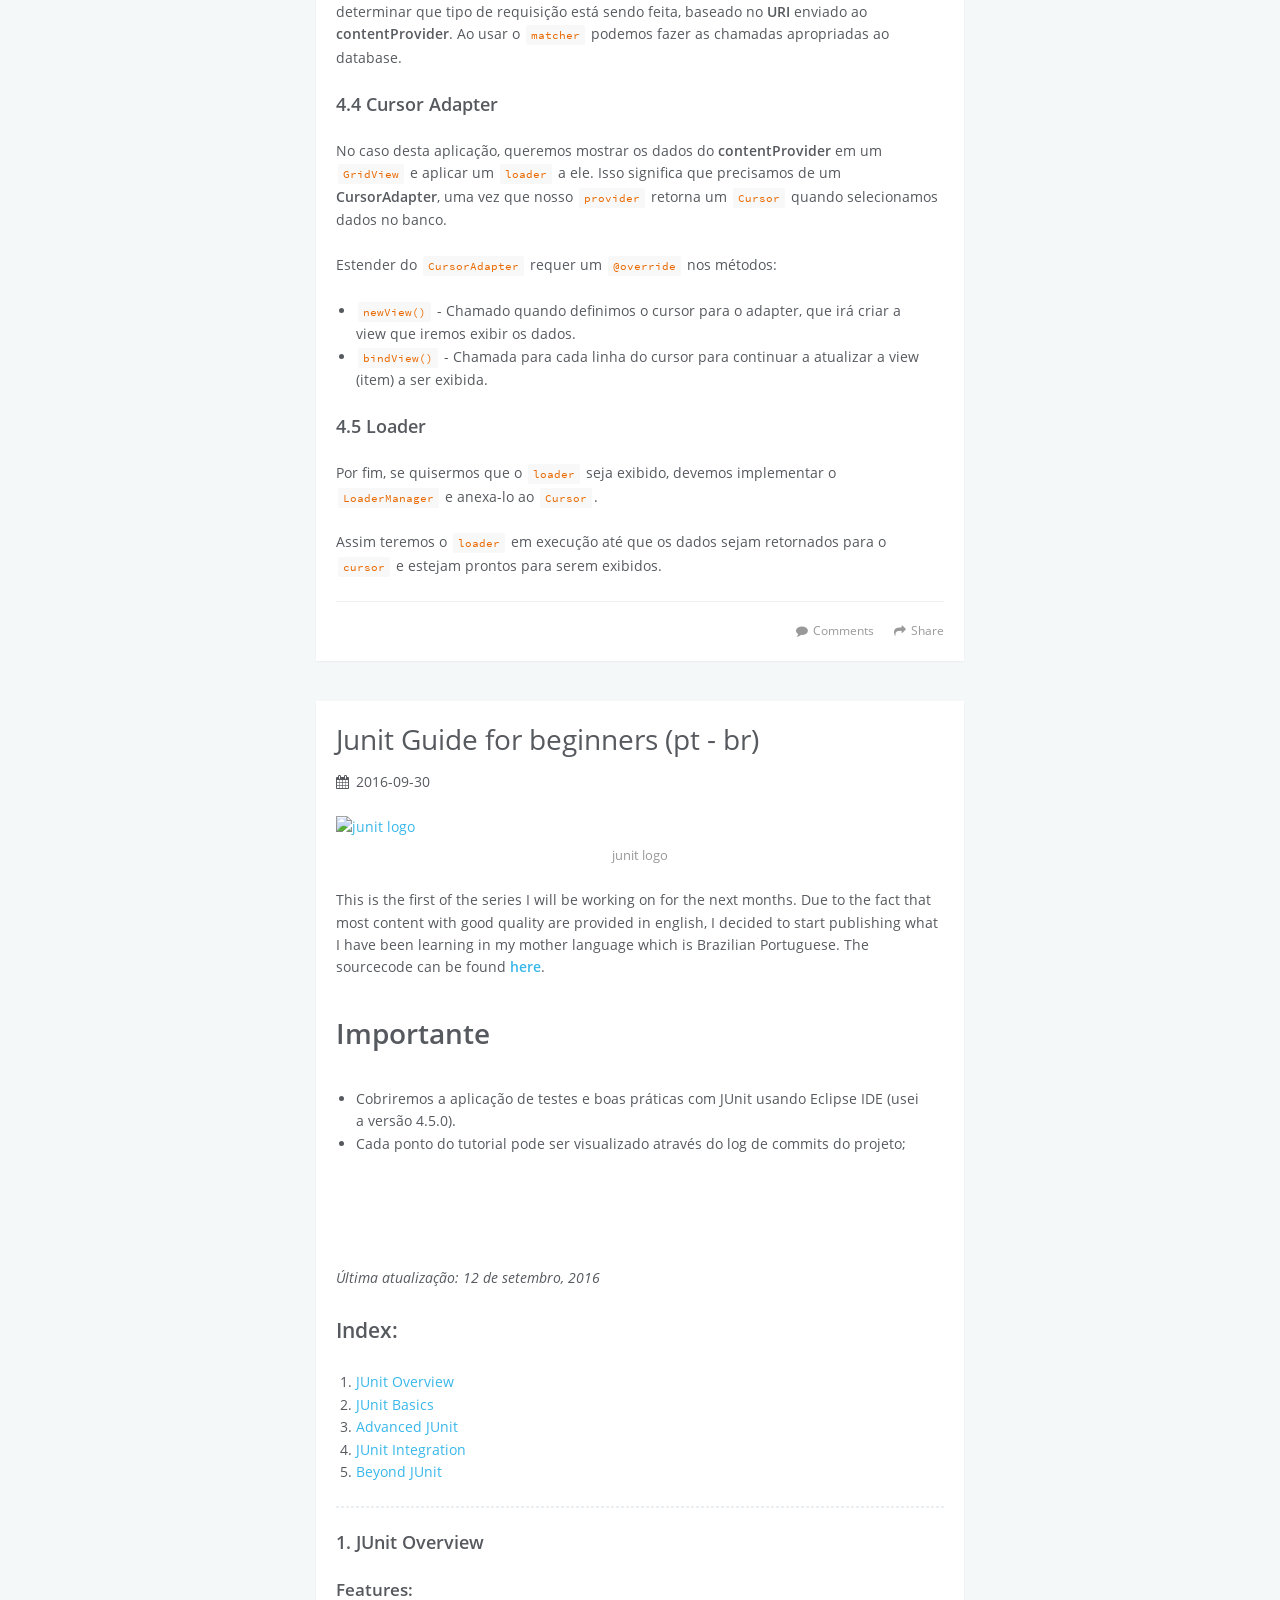
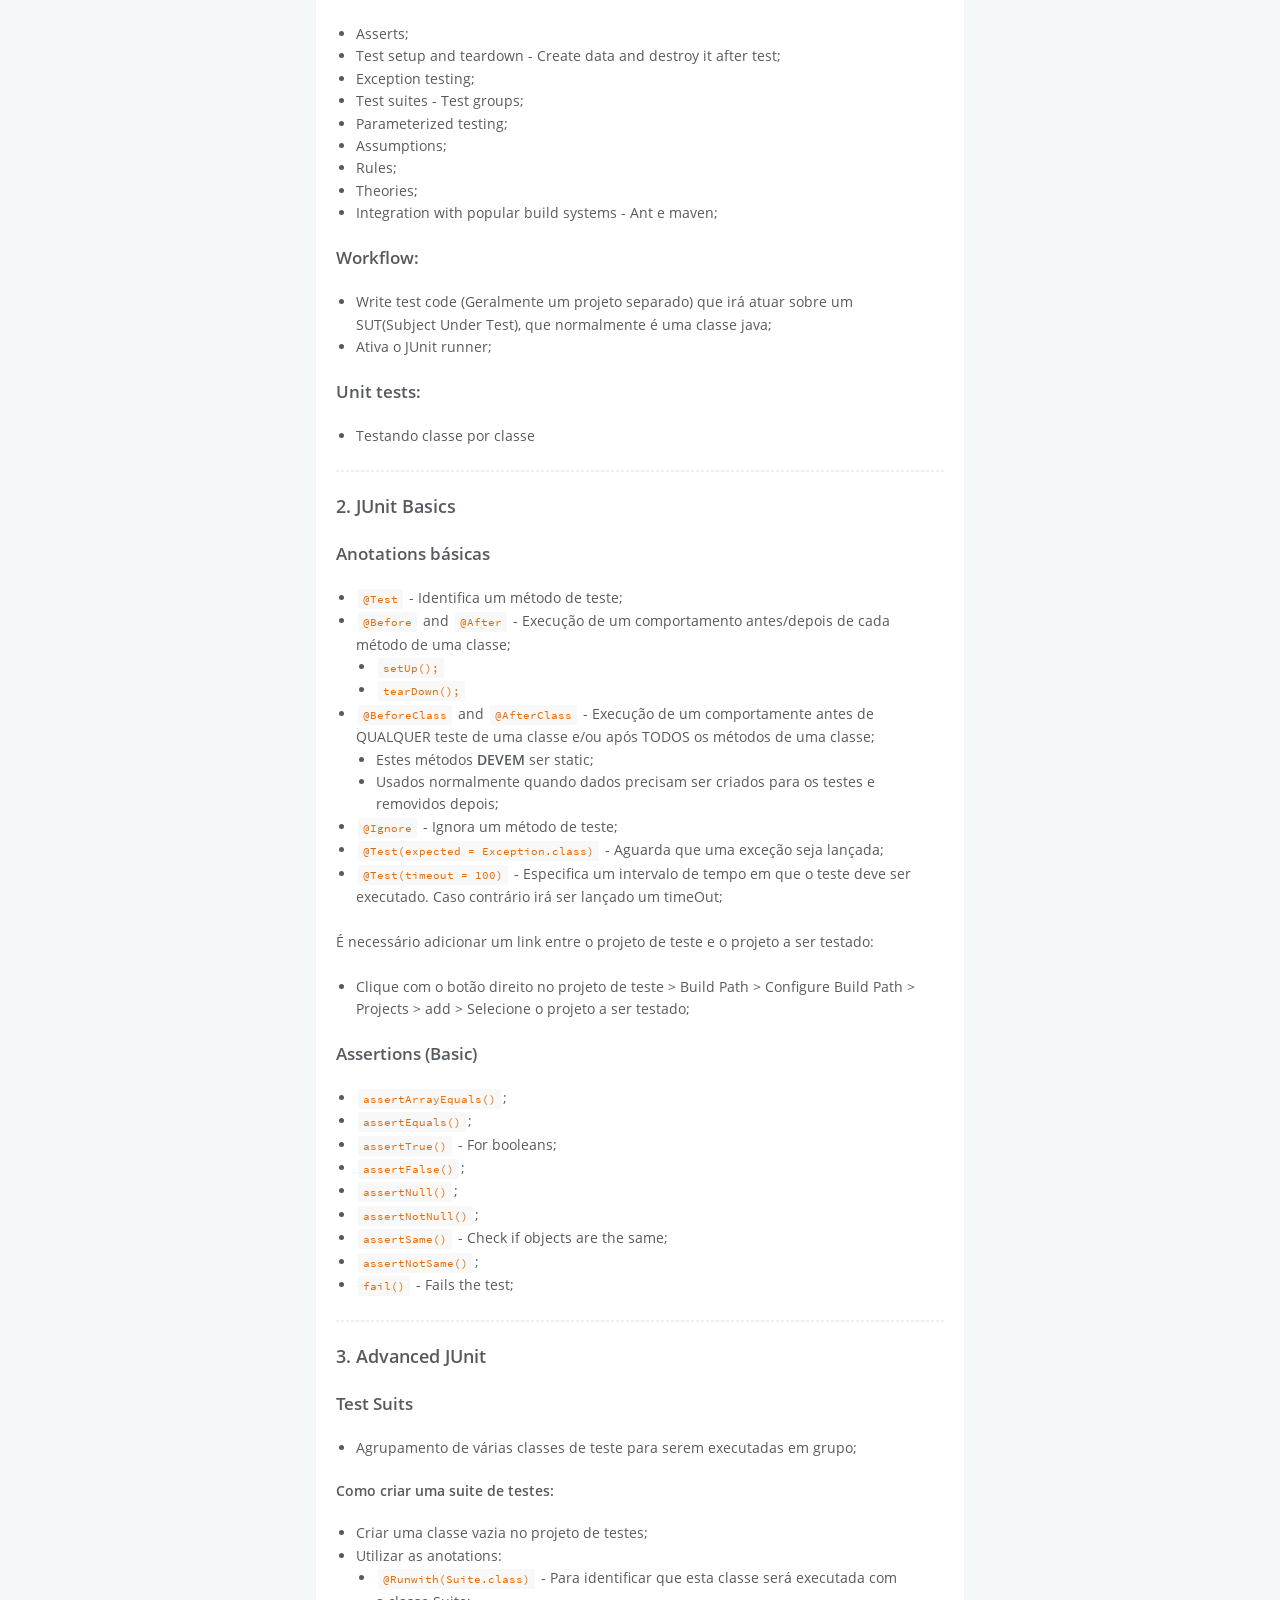
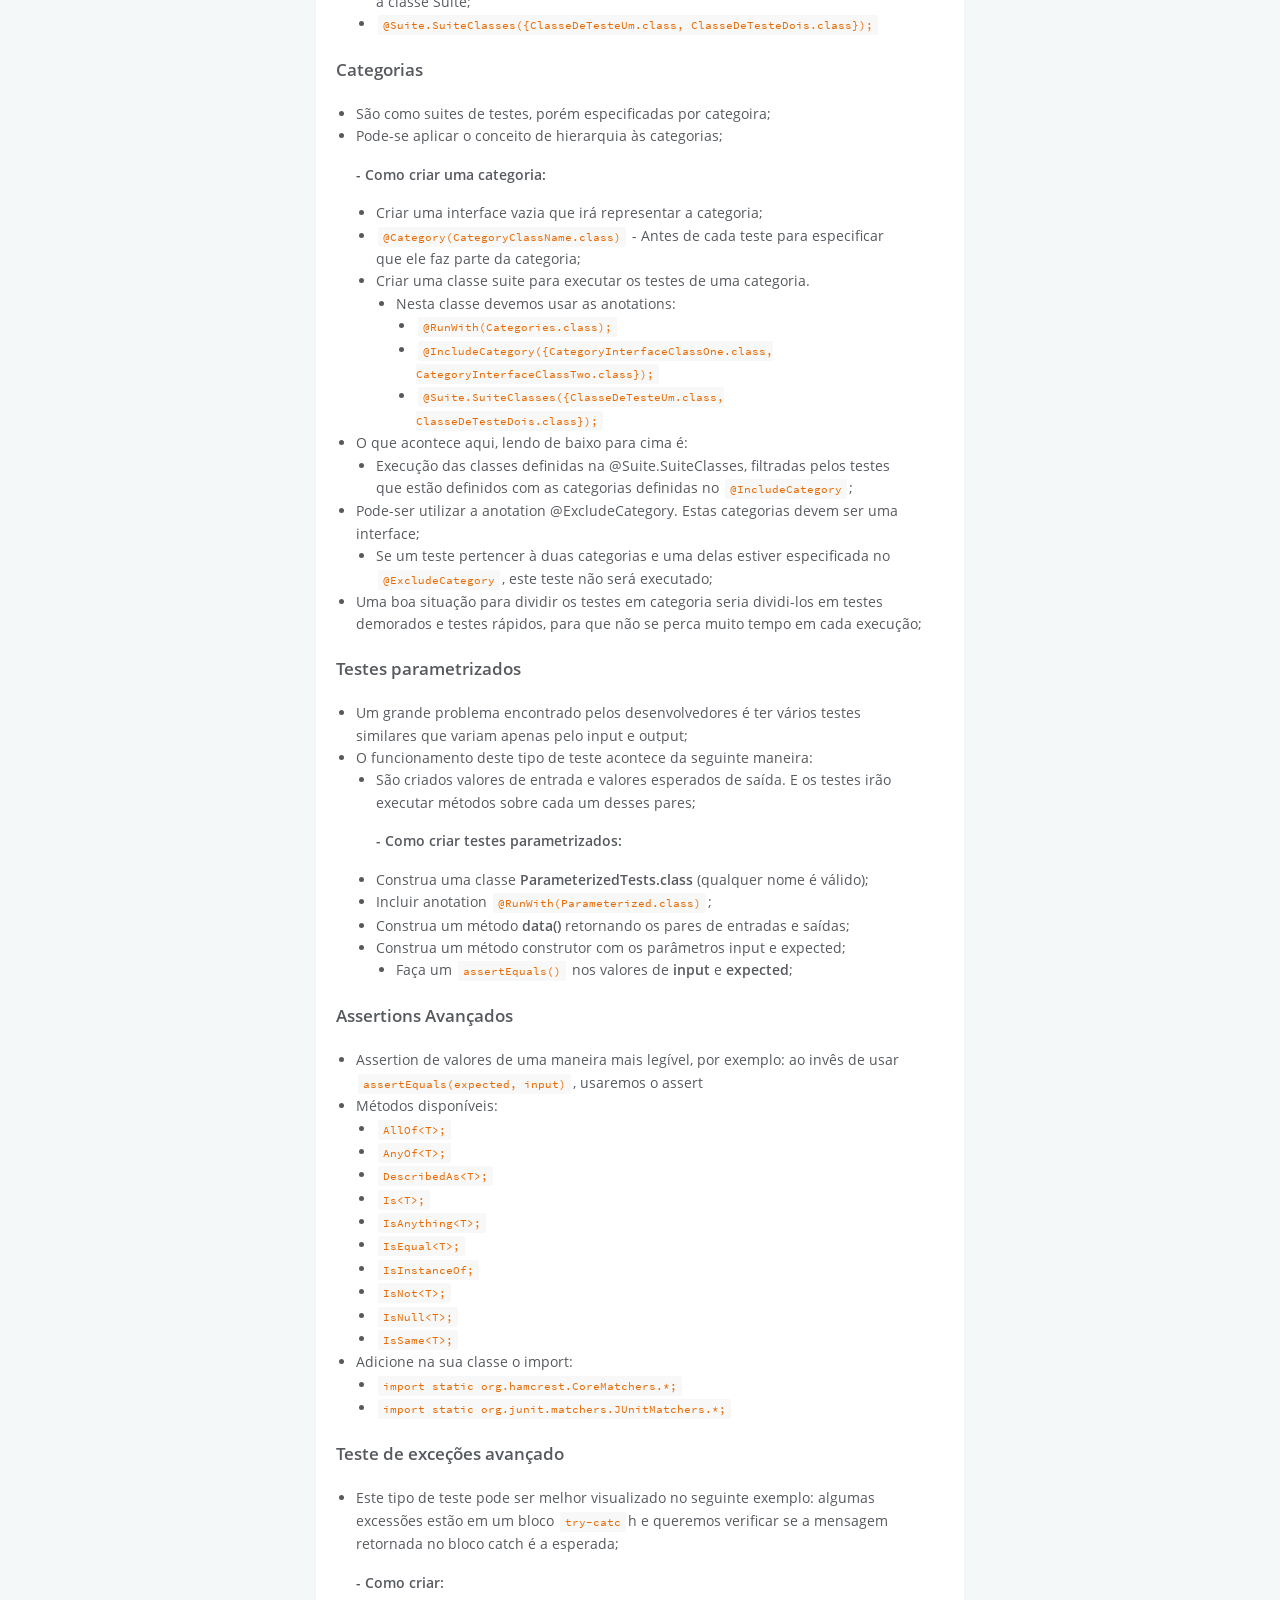
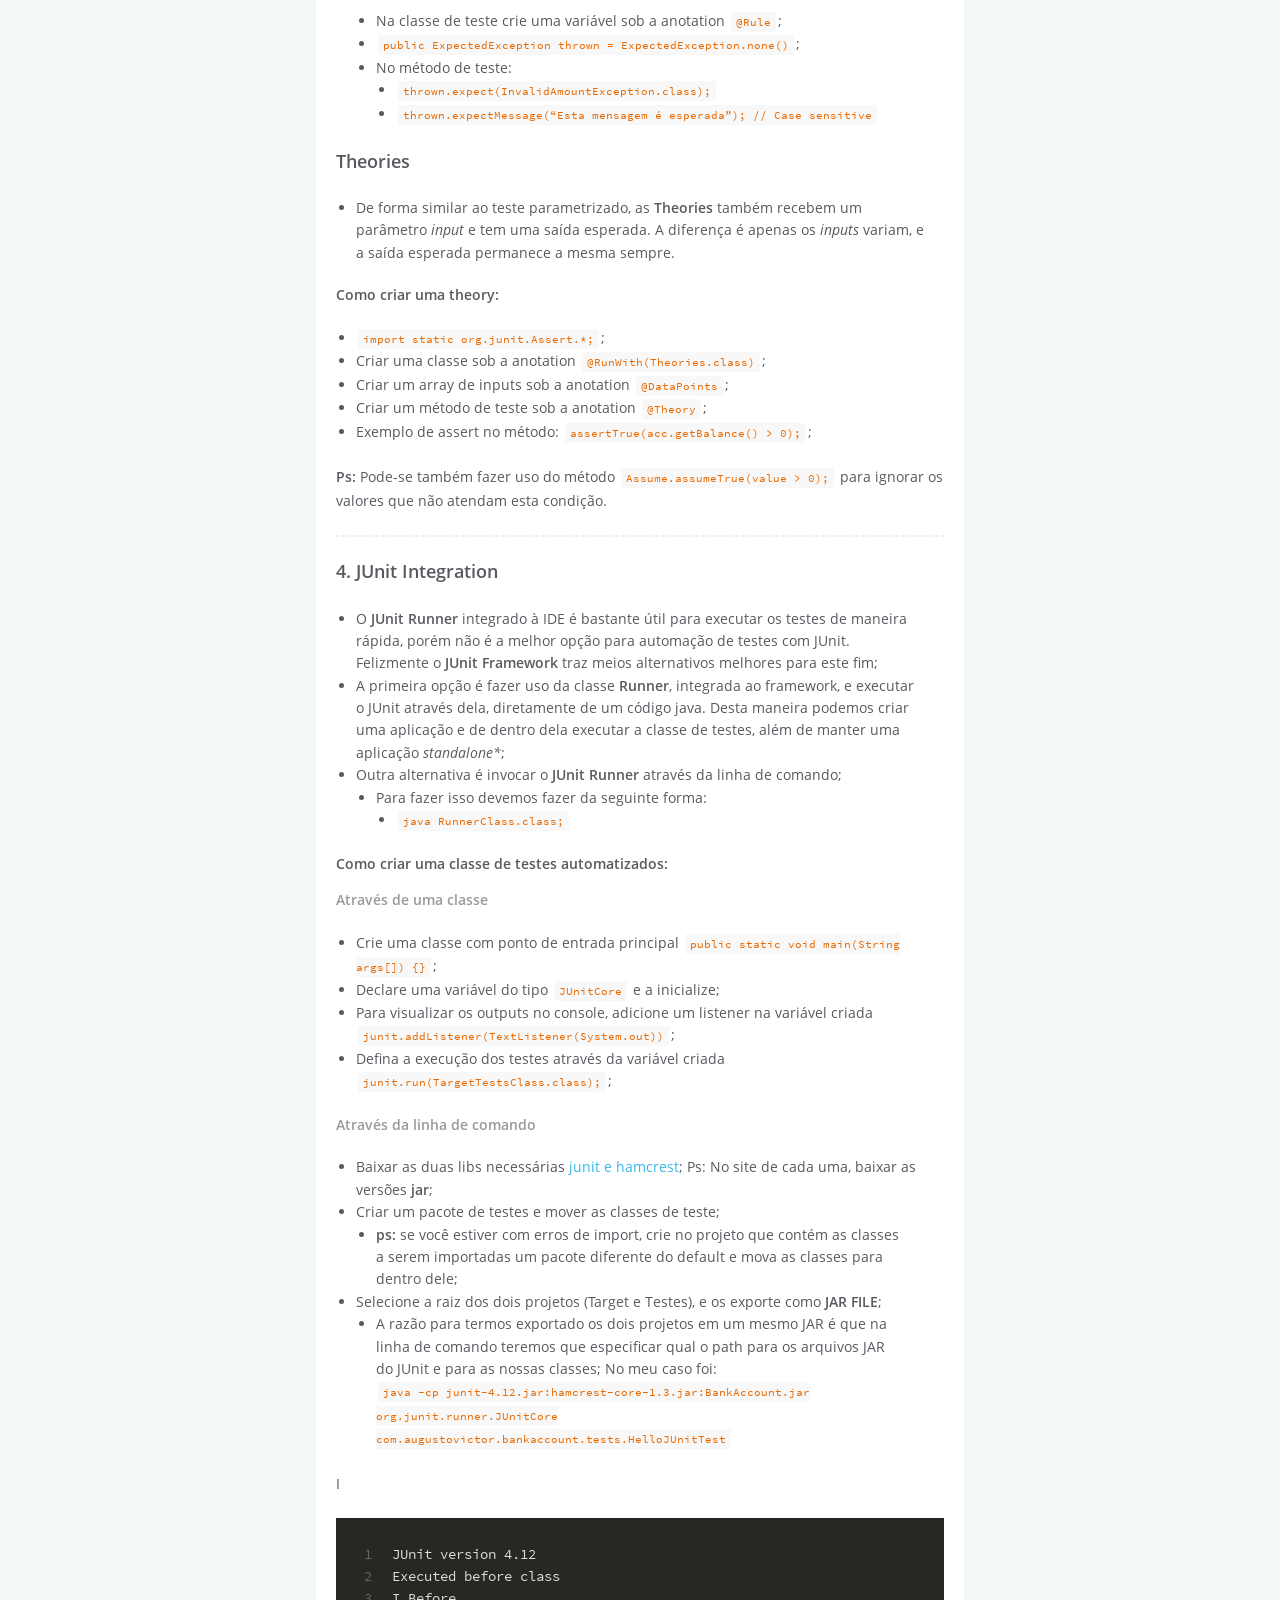
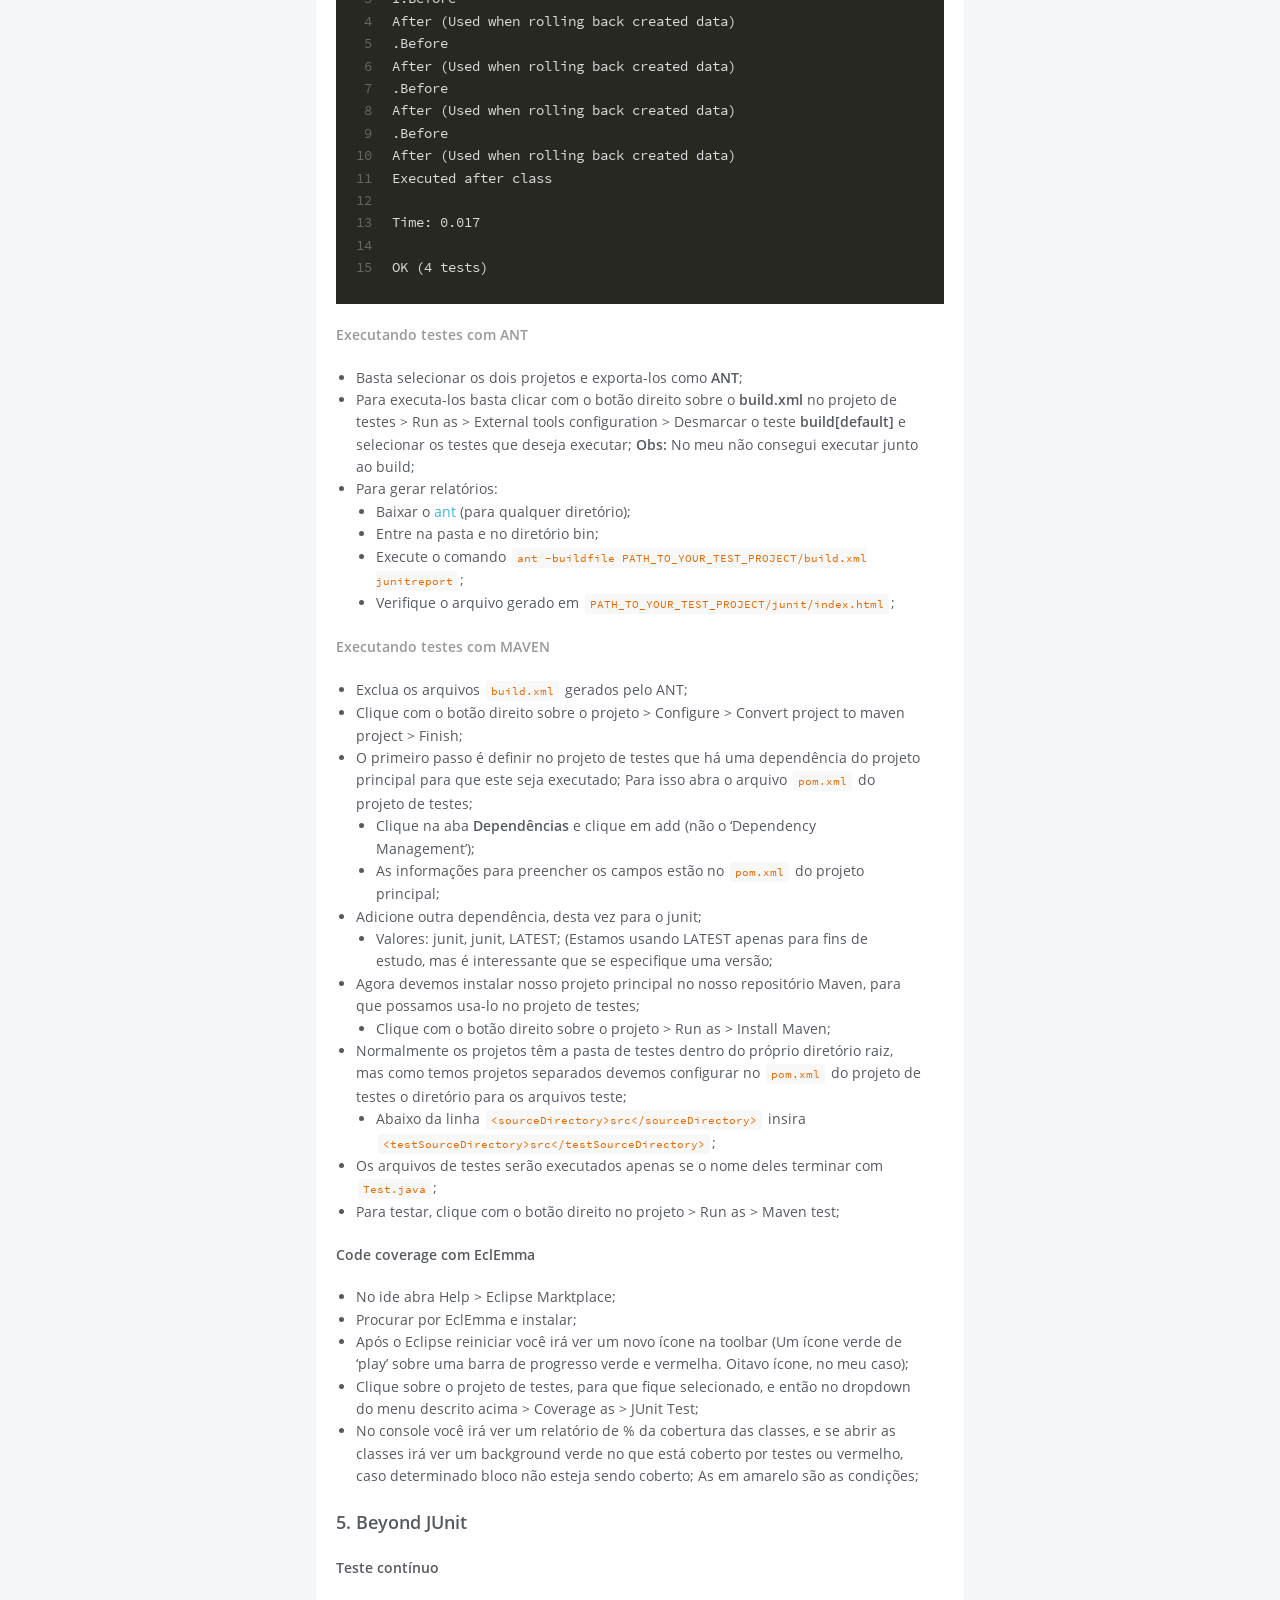
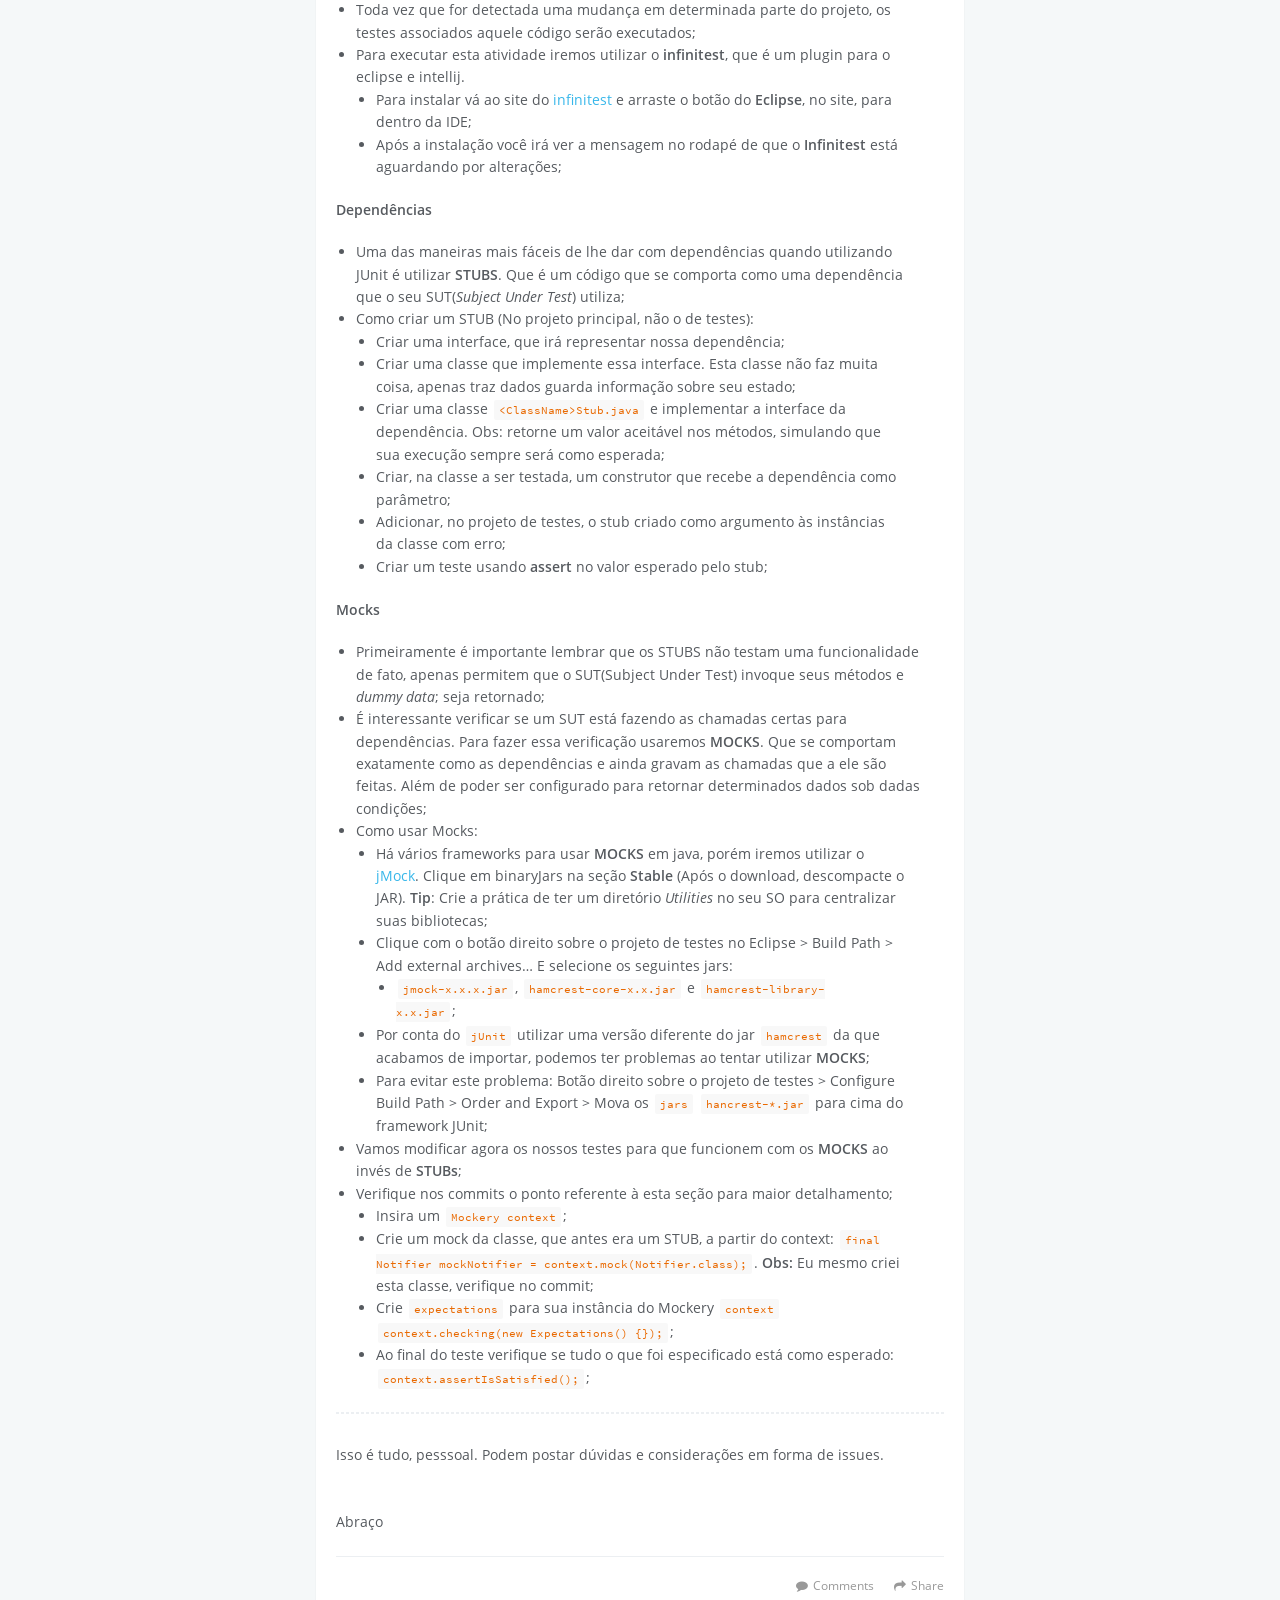
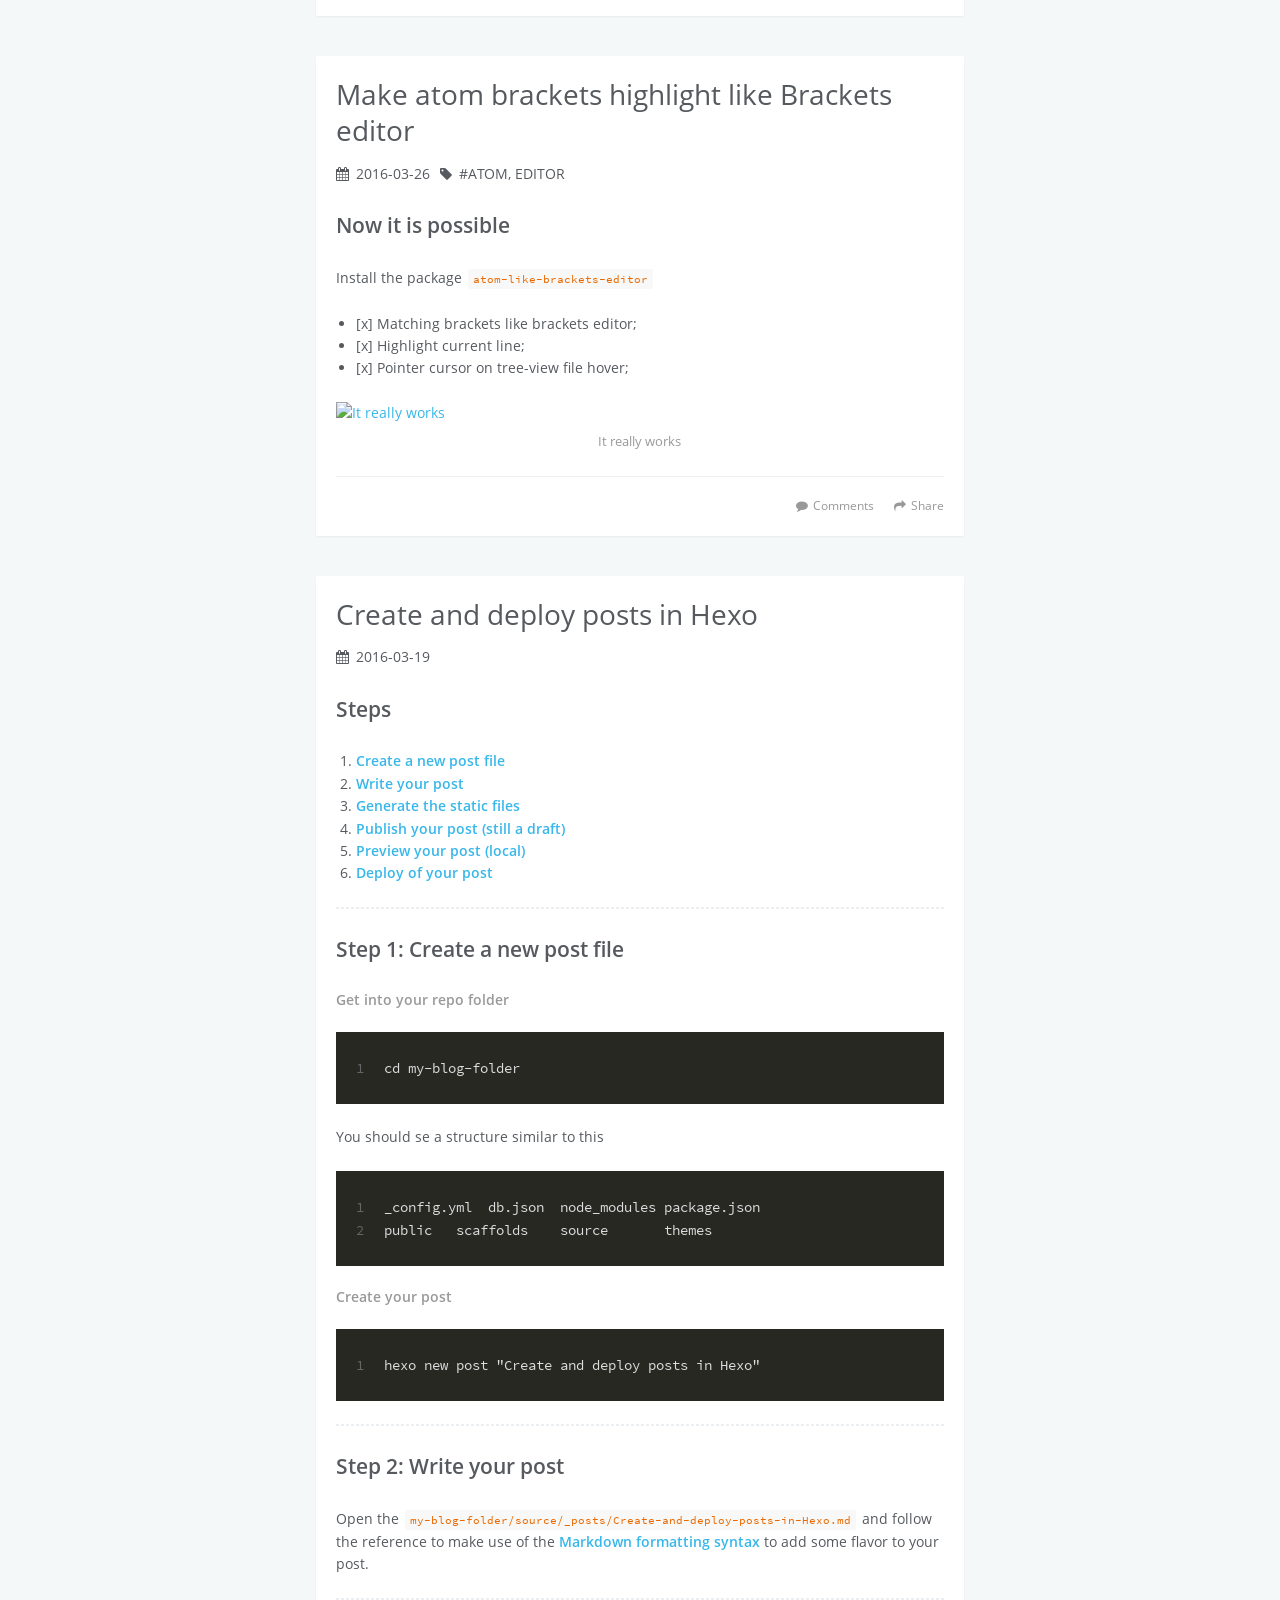
==== commit 5177903d: "Site updated: 2016-10-08 06:35:46" ====
--- a/index.html
+++ b/index.html
@@ -169,7 +169,7 @@
         <div class="article-entry" itemprop="articleBody">
         
             
-            <p><img src="../android-content-providers.jpg" alt="a"></p>
+            <p><img src="../images/android-content-providers.jpg" alt="Android: Content Providers"></p>
 <ol>
 <li><a href="#definition">O que é um Content Provider</a></li>
 </ol>
@@ -339,7 +339,7 @@
 
 </div>
 
-    <a data-url="http://augustovictor.com/2016/10/08/Android-Content-Providers/" data-id="ciu1074iv0000xvyopz8htty3" class="article-share-link"><i class="fa fa-share"></i>Share</a>
+    <a data-url="http://augustovictor.com/2016/10/08/Android-Content-Providers/" data-id="ciu109ose0000yzyo5vj4om1g" class="article-share-link"><i class="fa fa-share"></i>Share</a>
 <script>
     (function ($) {
         // Prevent duplicate binding
@@ -738,7 +738,7 @@
 
 </div>
 
-    <a data-url="http://augustovictor.com/2016/09/30/Junit-Guide/" data-id="ciu1074k30005xvyoeoavvnvh" class="article-share-link"><i class="fa fa-share"></i>Share</a>
+    <a data-url="http://augustovictor.com/2016/09/30/Junit-Guide/" data-id="ciu109oth0004yzyohykl2epi" class="article-share-link"><i class="fa fa-share"></i>Share</a>
 <script>
     (function ($) {
         // Prevent duplicate binding
@@ -869,7 +869,7 @@
 
 </div>
 
-    <a data-url="http://augustovictor.com/2016/03/26/Make-atom-brackets-highlight-like-Brackets-editor/" data-id="ciu1074k60006xvyo2krst71a" class="article-share-link"><i class="fa fa-share"></i>Share</a>
+    <a data-url="http://augustovictor.com/2016/03/26/Make-atom-brackets-highlight-like-Brackets-editor/" data-id="ciu109oti0005yzyo8udt3z0w" class="article-share-link"><i class="fa fa-share"></i>Share</a>
 <script>
     (function ($) {
         // Prevent duplicate binding
@@ -1021,7 +1021,7 @@
 
 </div>
 
-    <a data-url="http://augustovictor.com/2016/03/19/Create-and-deploy-posts-in-Hexo/" data-id="ciu1074jy0003xvyo2kat1juf" class="article-share-link"><i class="fa fa-share"></i>Share</a>
+    <a data-url="http://augustovictor.com/2016/03/19/Create-and-deploy-posts-in-Hexo/" data-id="ciu109ote0003yzyofpoajoce" class="article-share-link"><i class="fa fa-share"></i>Share</a>
 <script>
     (function ($) {
         // Prevent duplicate binding
@@ -1114,7 +1114,7 @@
                             <a href="/2016/10/08/Android-Content-Providers/" class="thumbnail">
     
     
-        <span style="background-image:url(/../android-content-providers.jpg)" alt="Android: Content Providers" class="thumbnail-image"></span>
+        <span style="background-image:url(/../images/android-content-providers.jpg)" alt="Android: Content Providers" class="thumbnail-image"></span>
     
 </a>
                         </div>
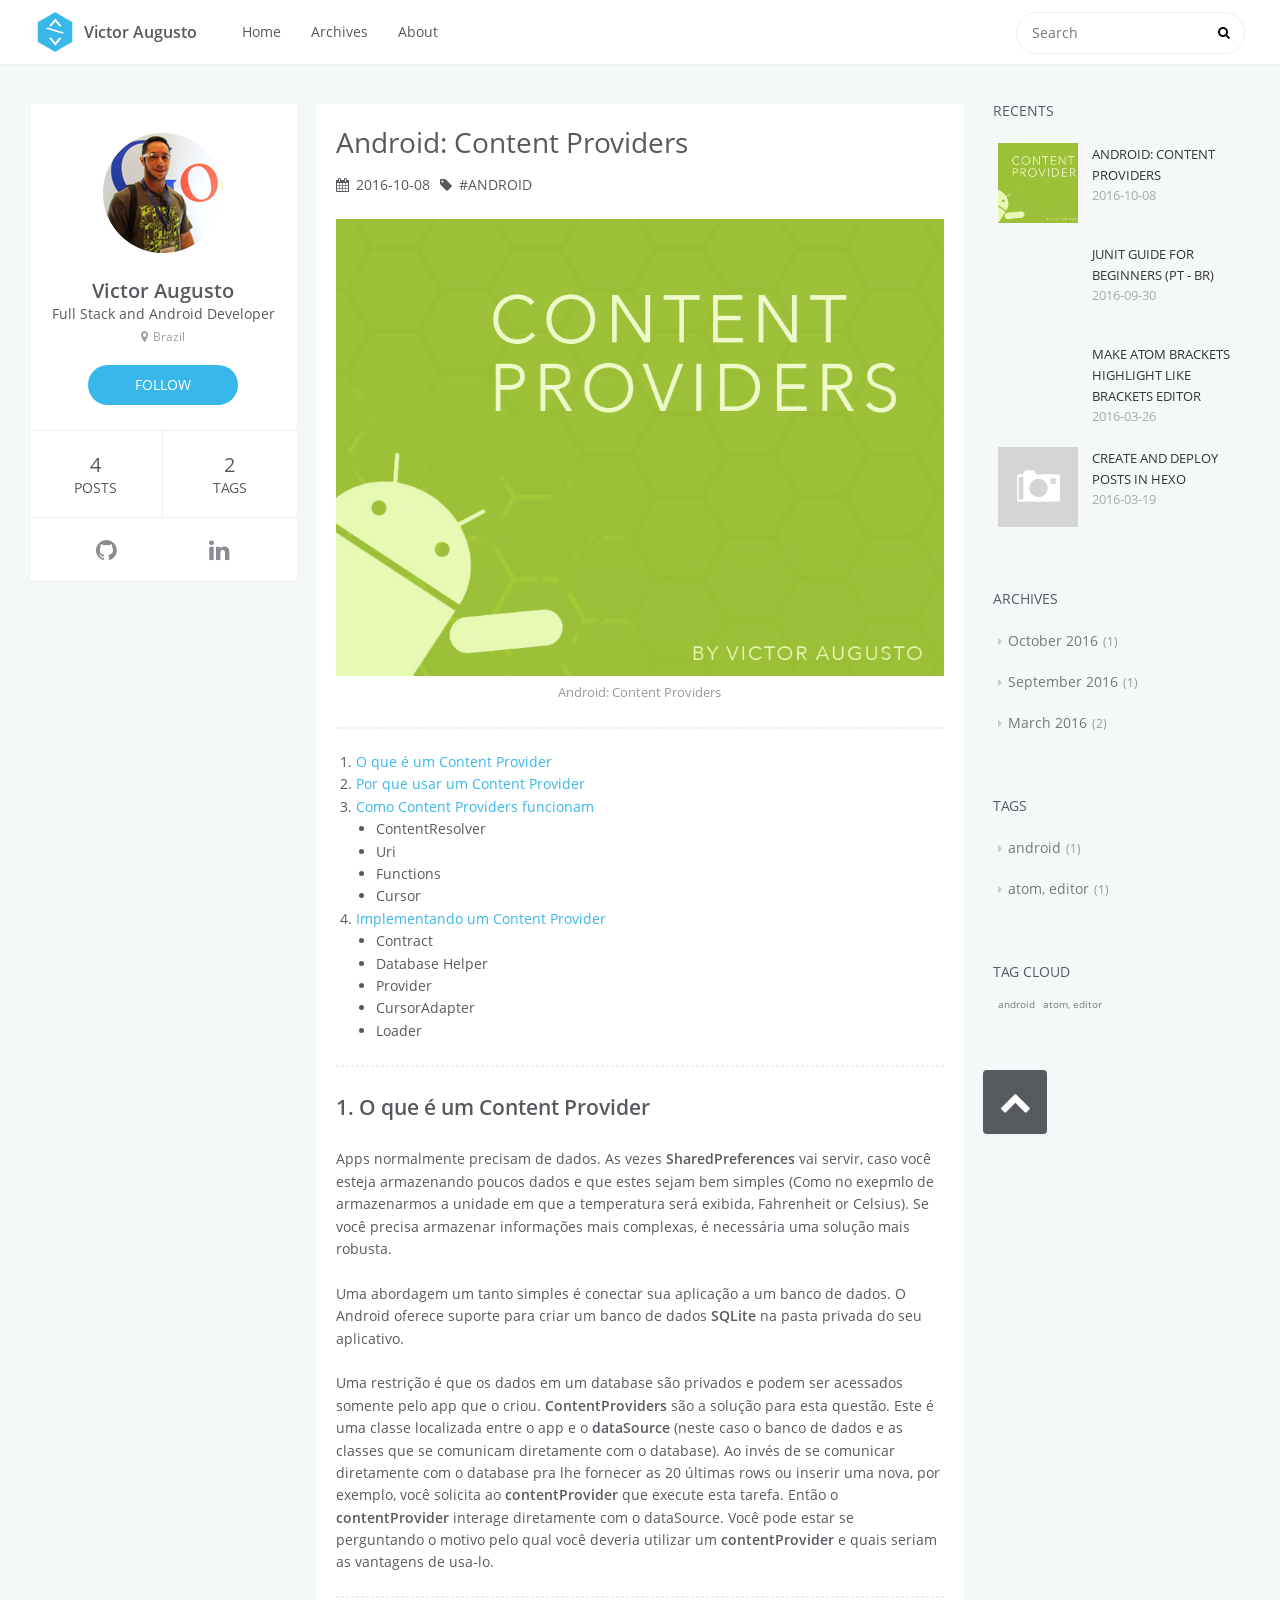
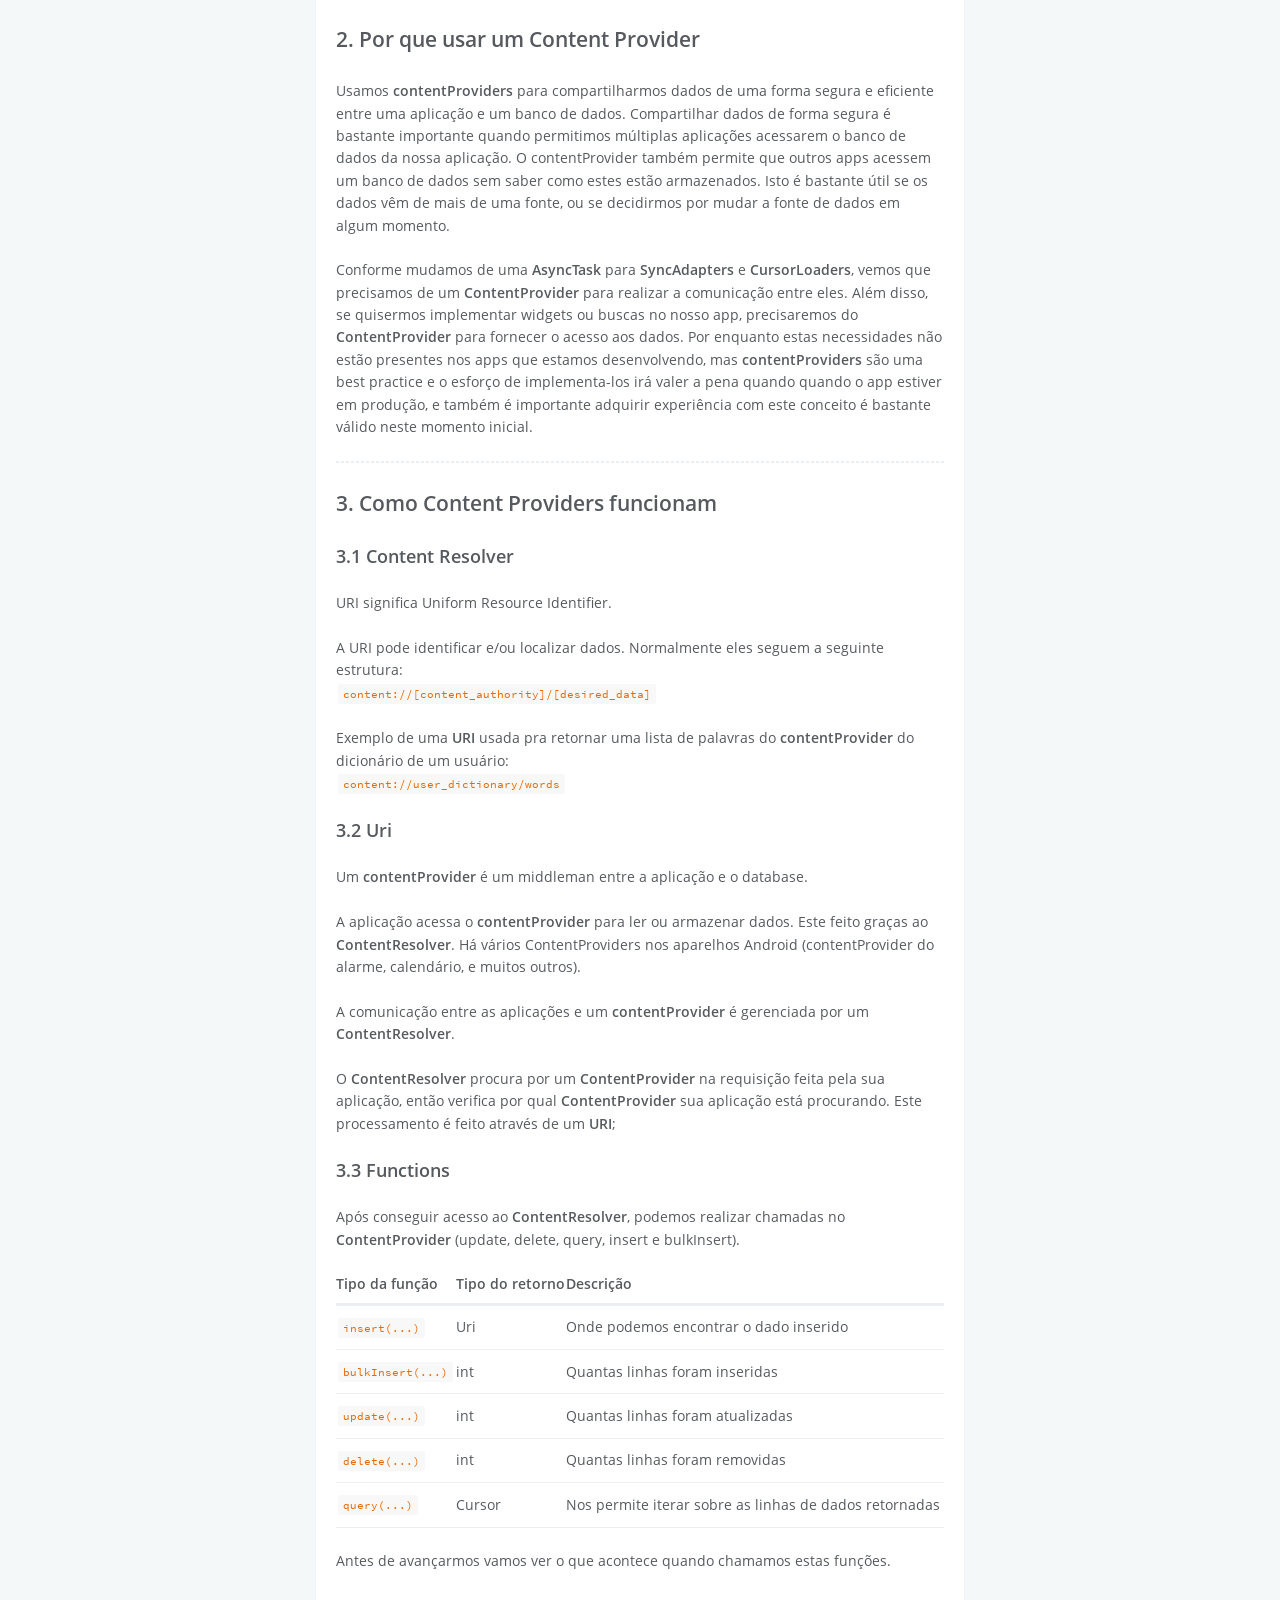
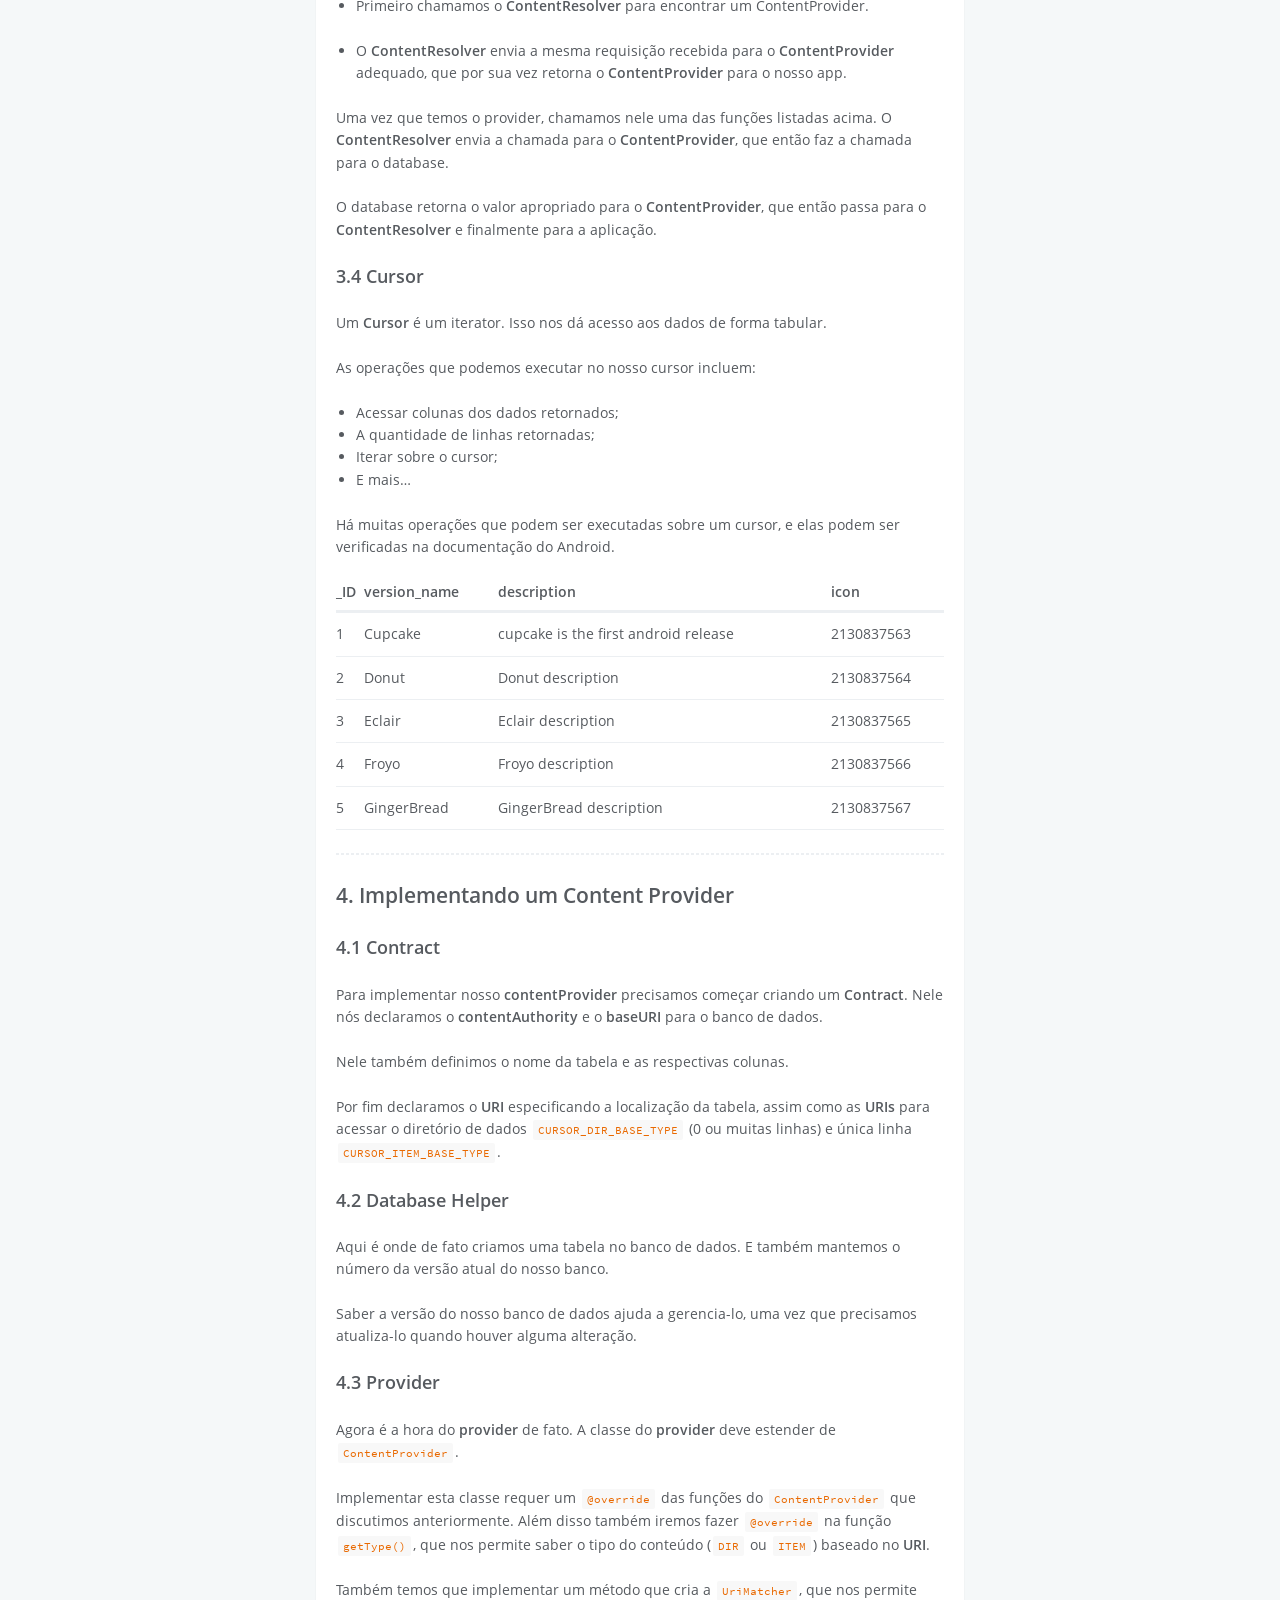
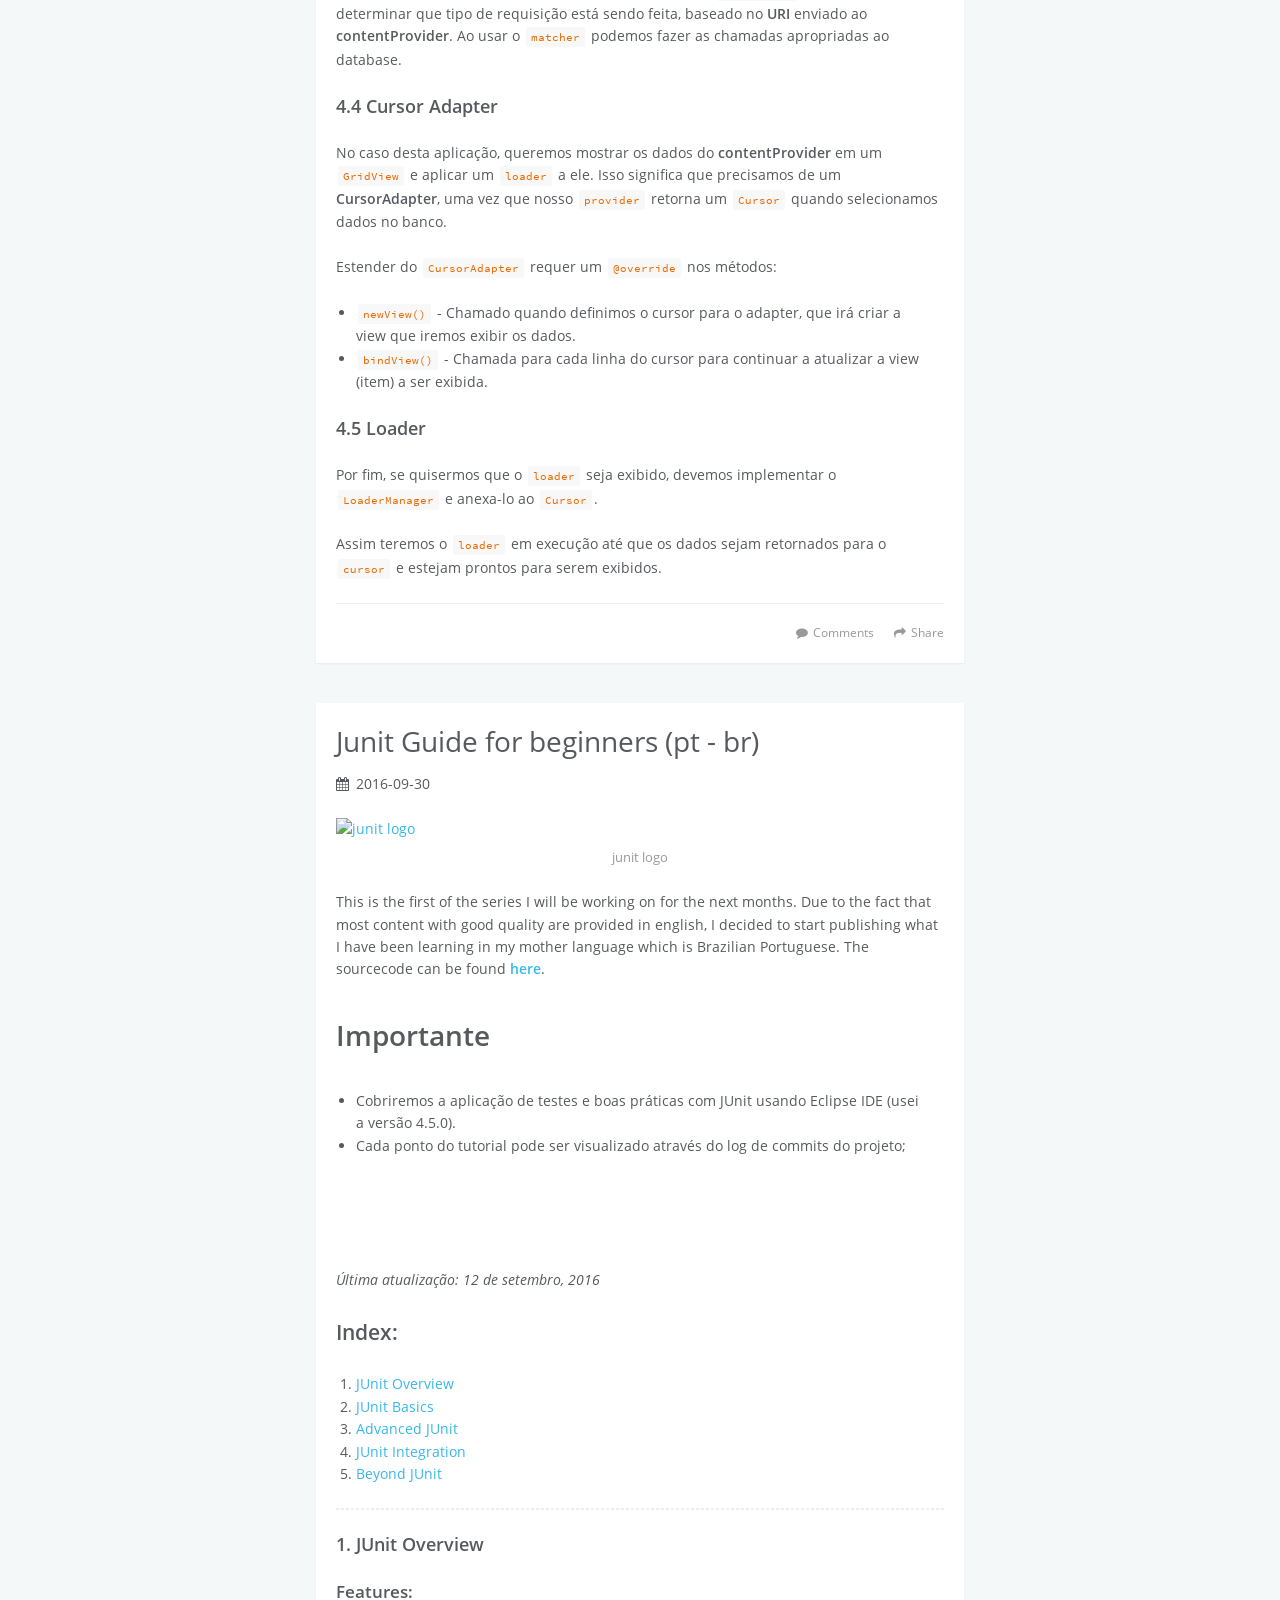
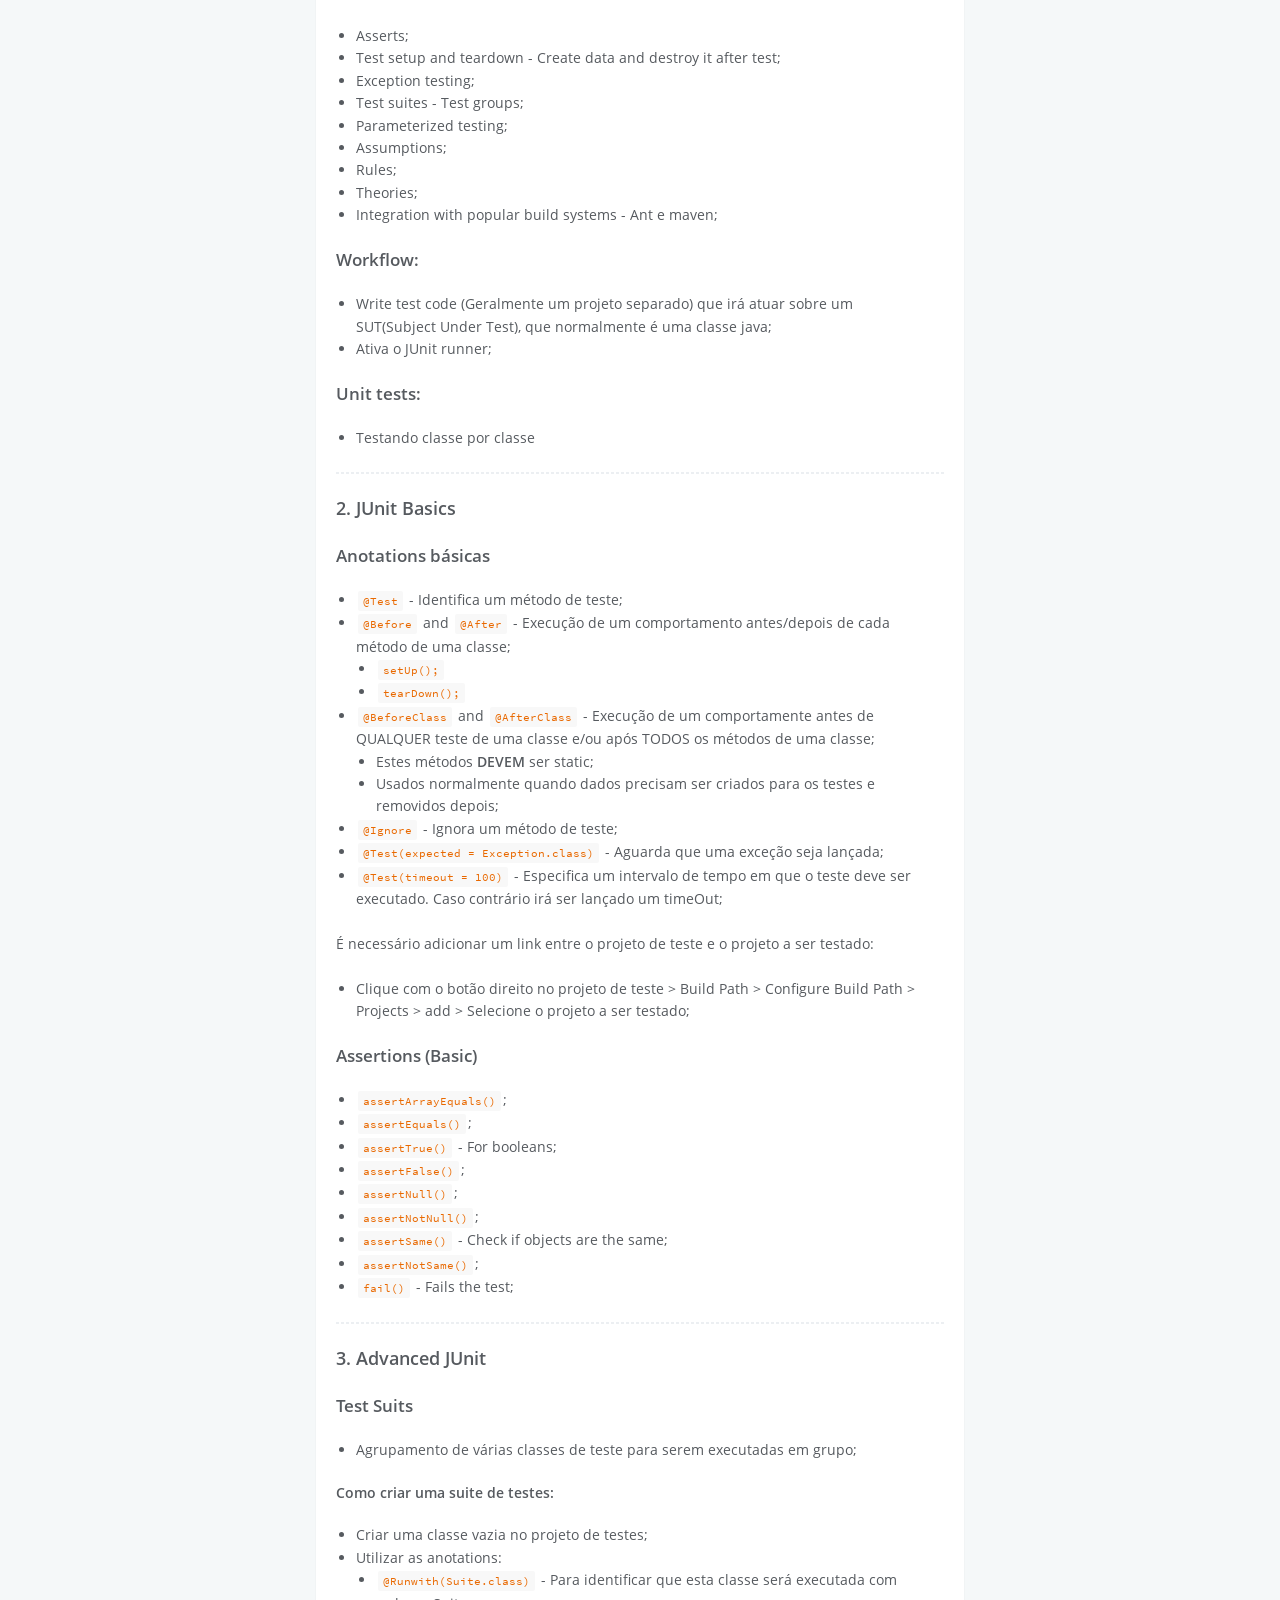
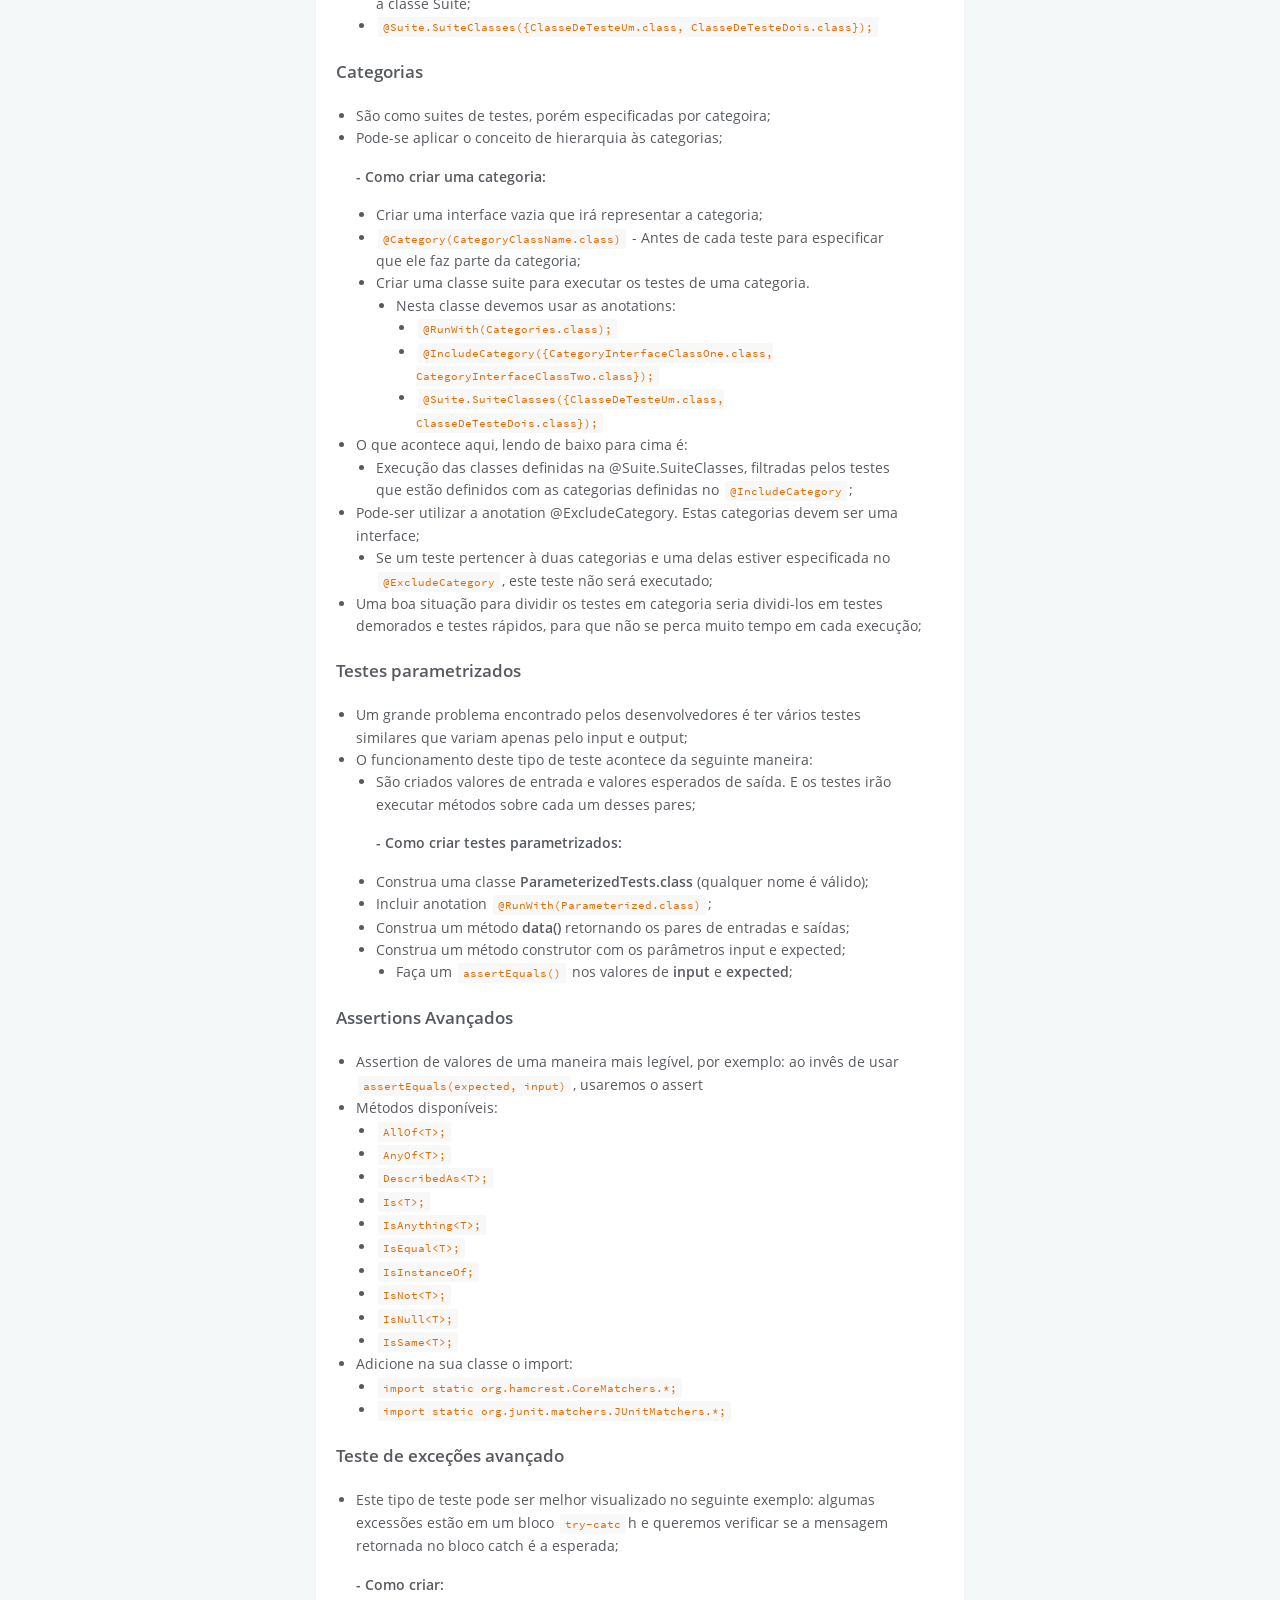
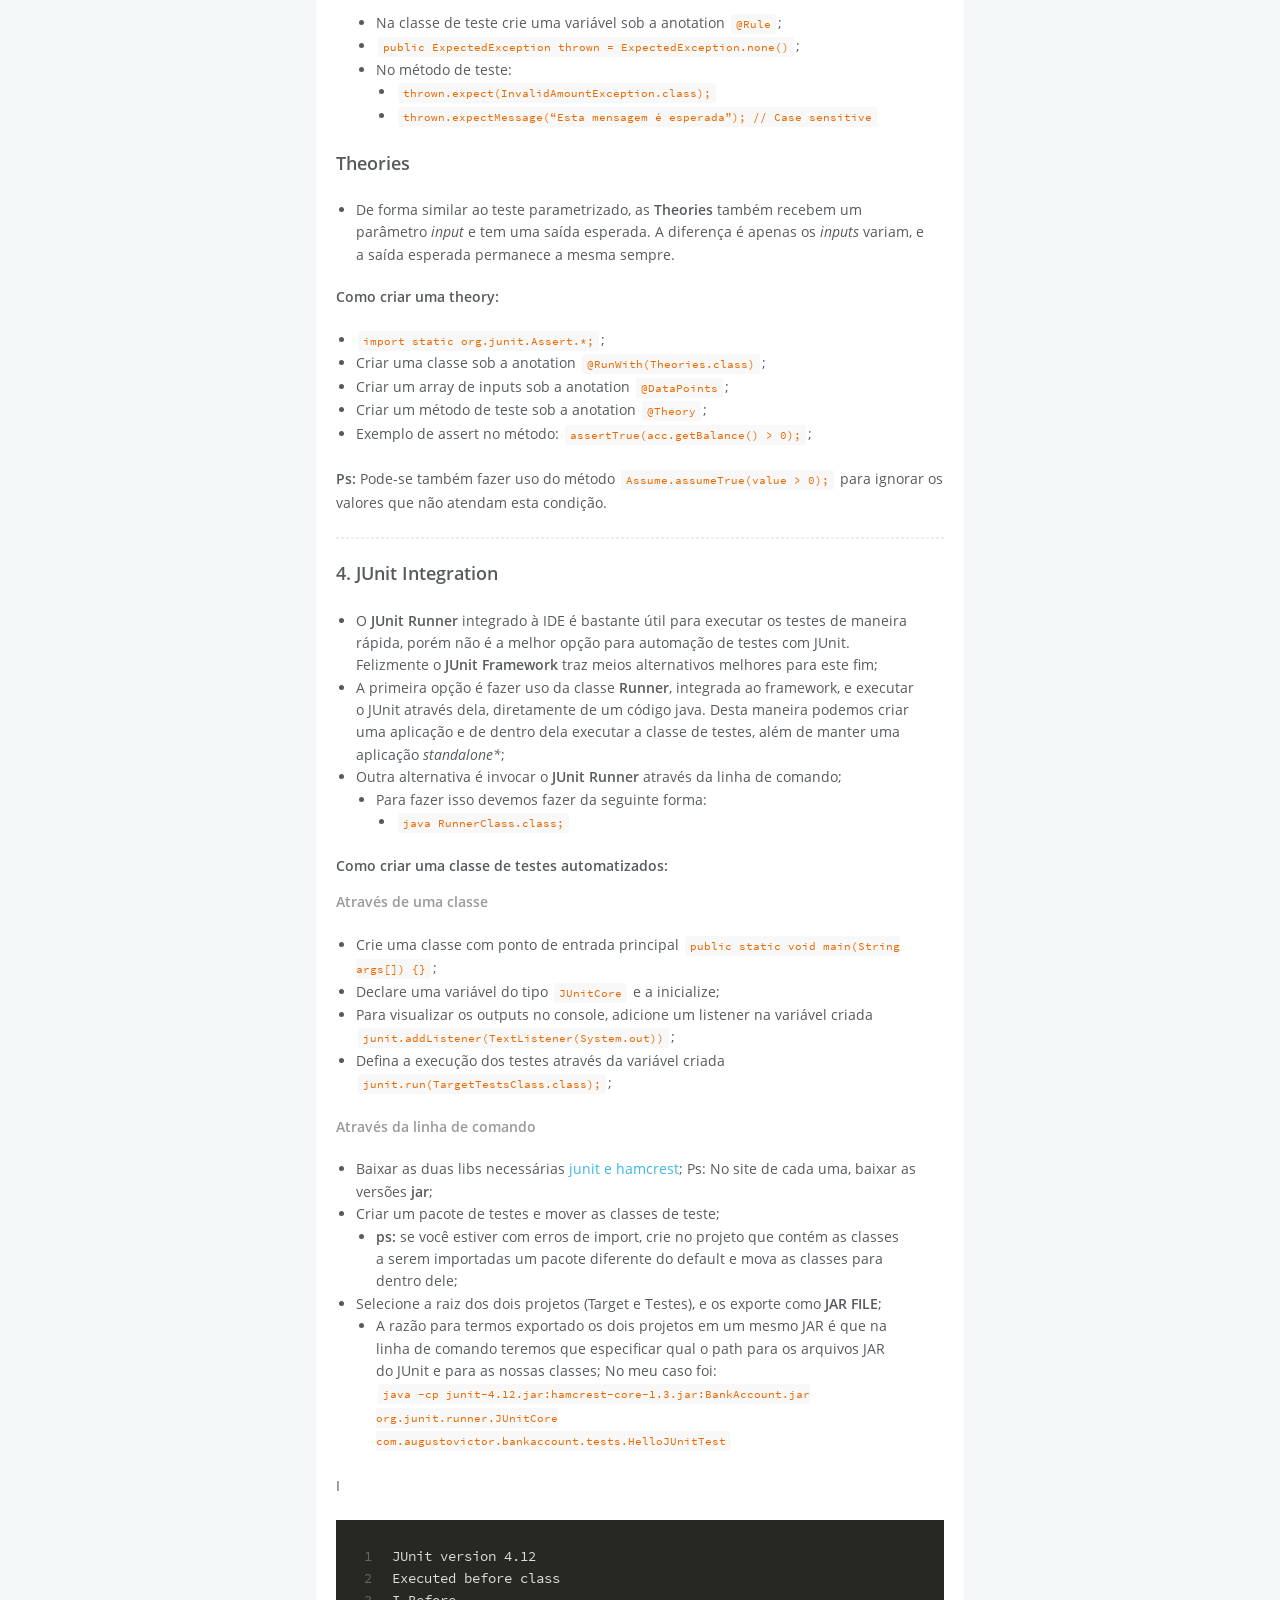
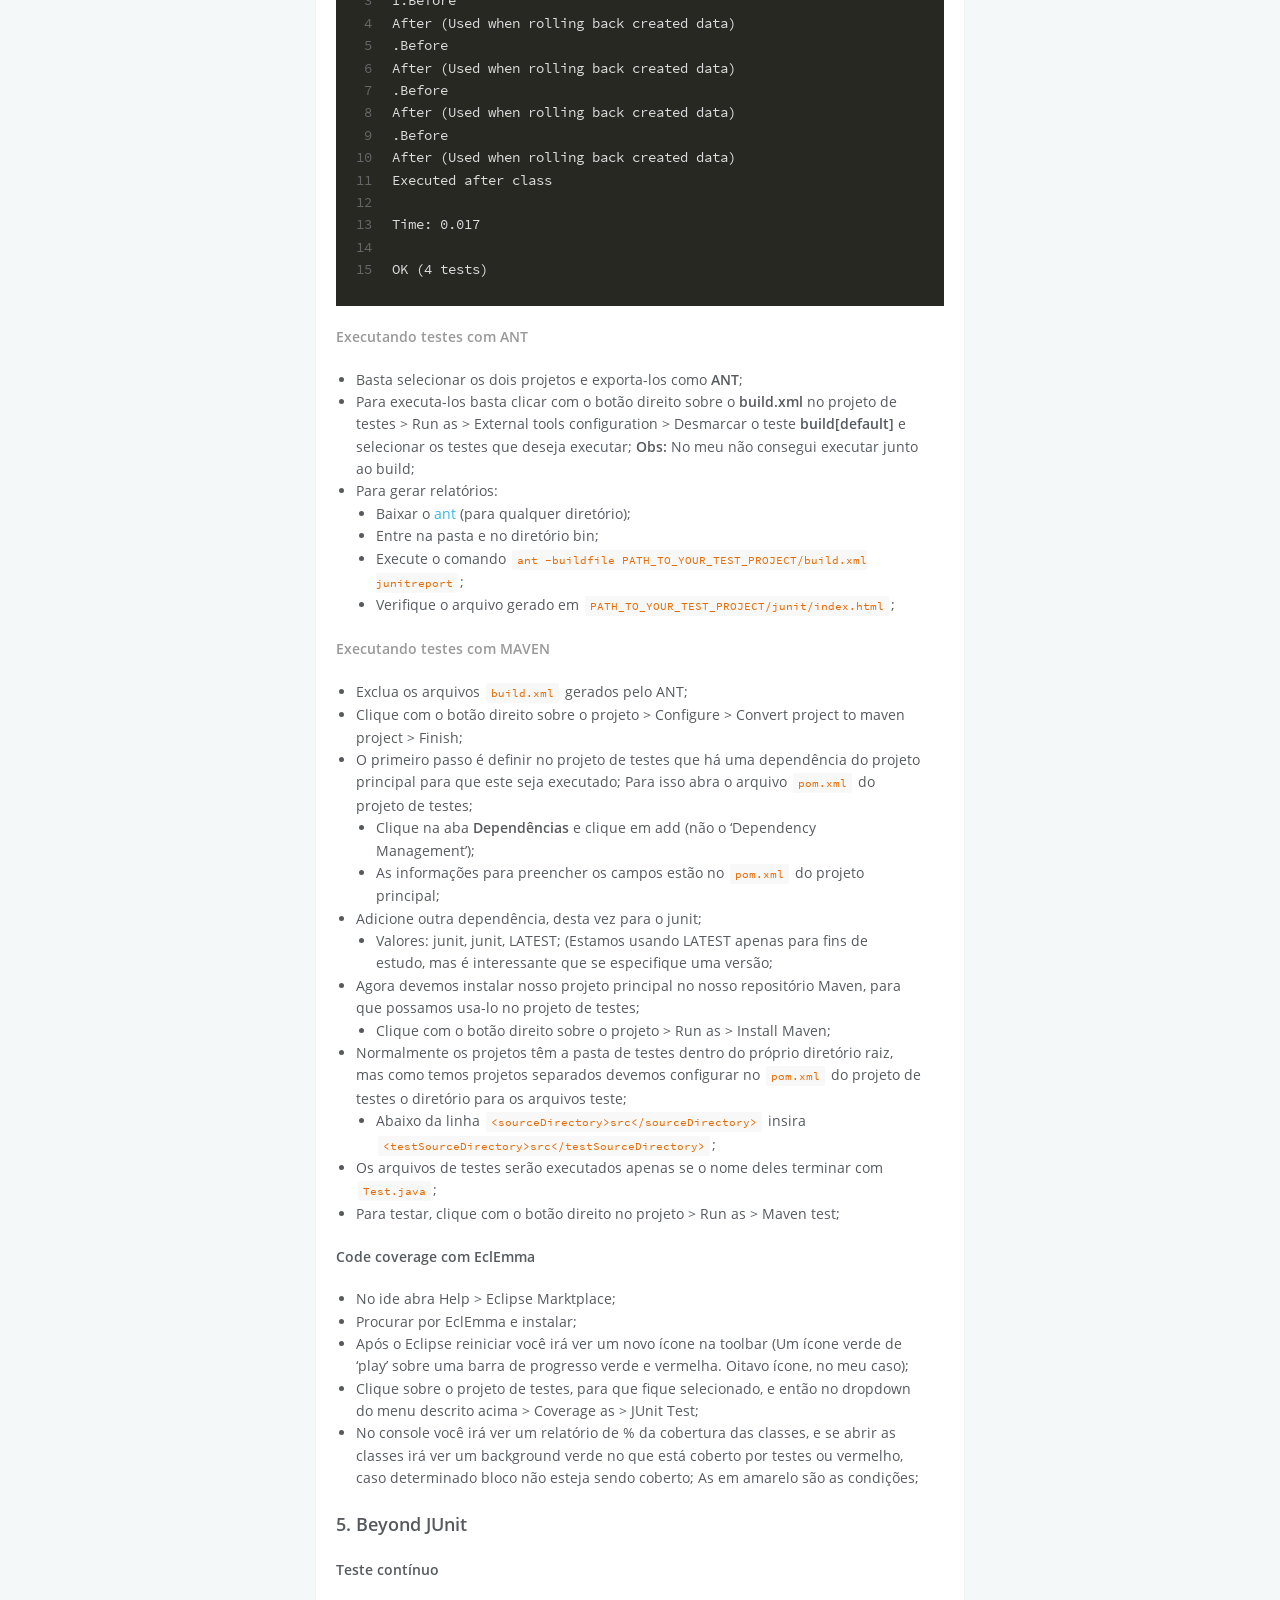
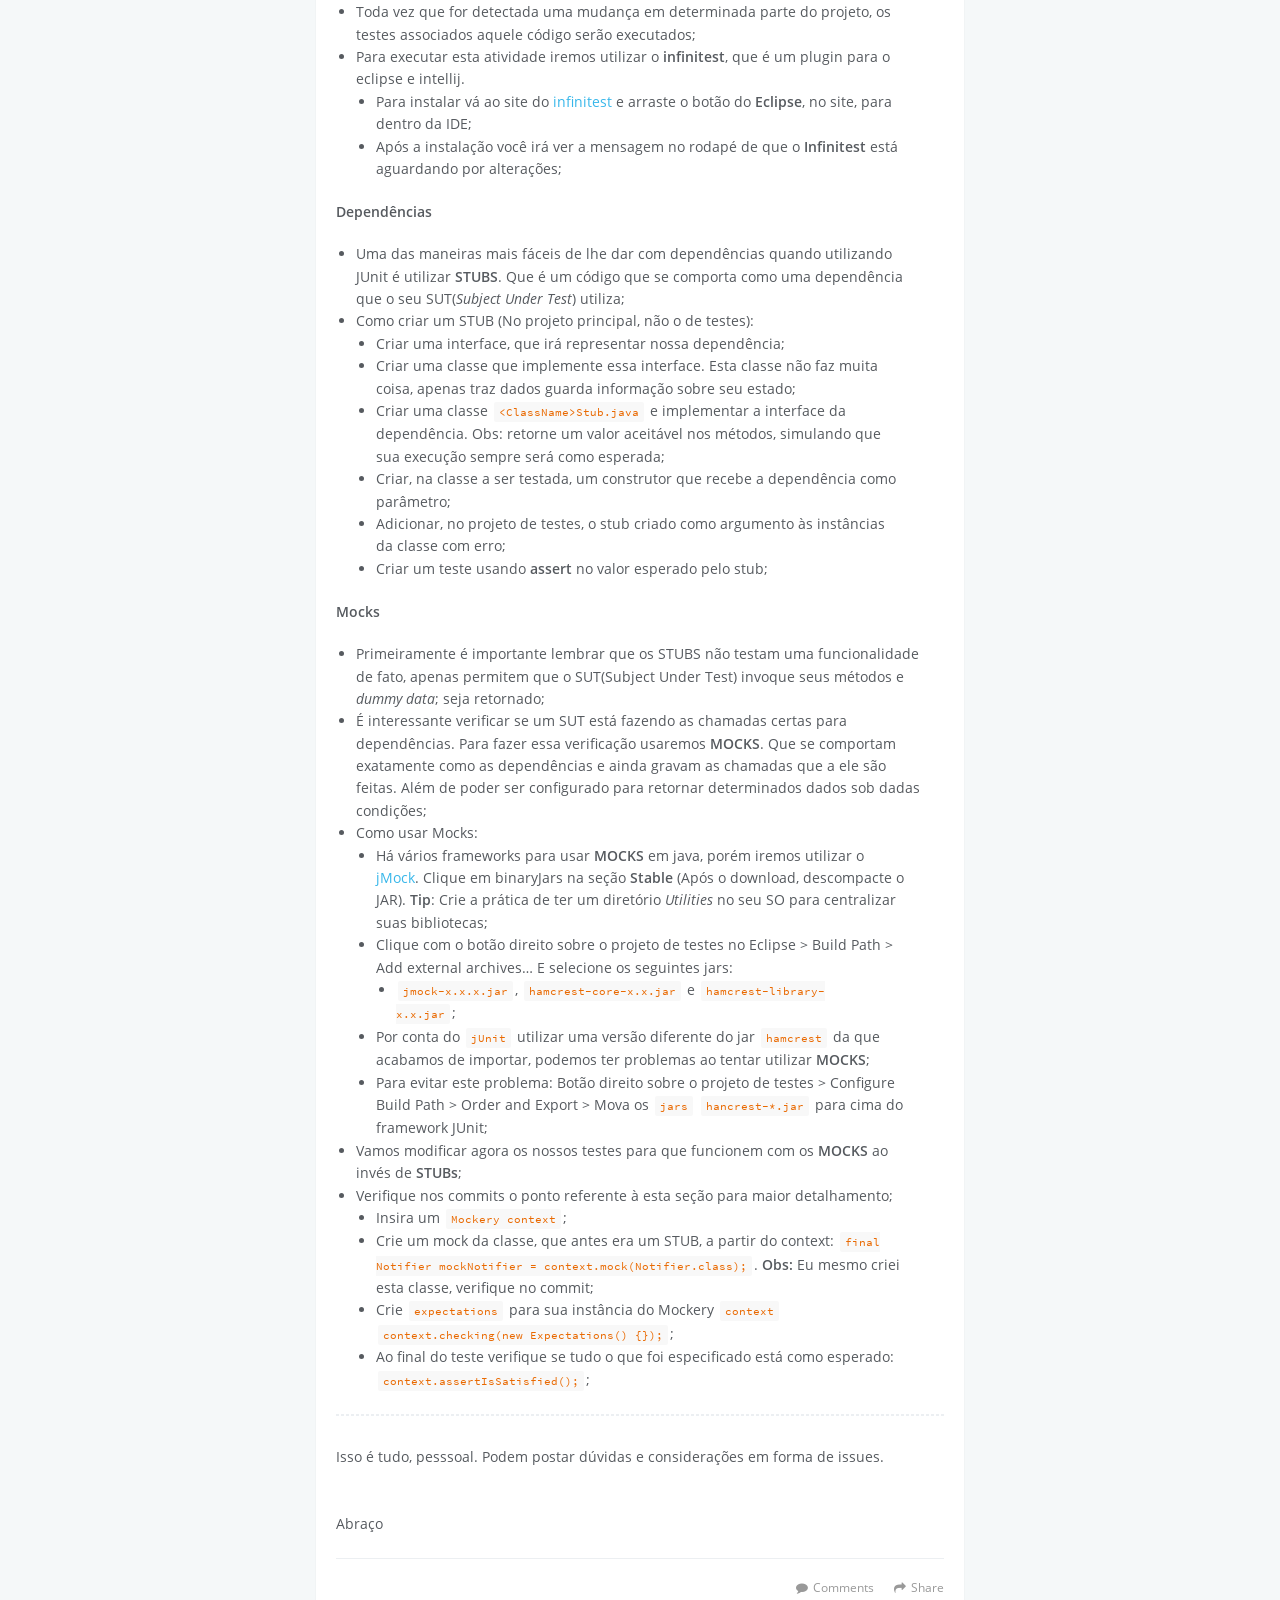
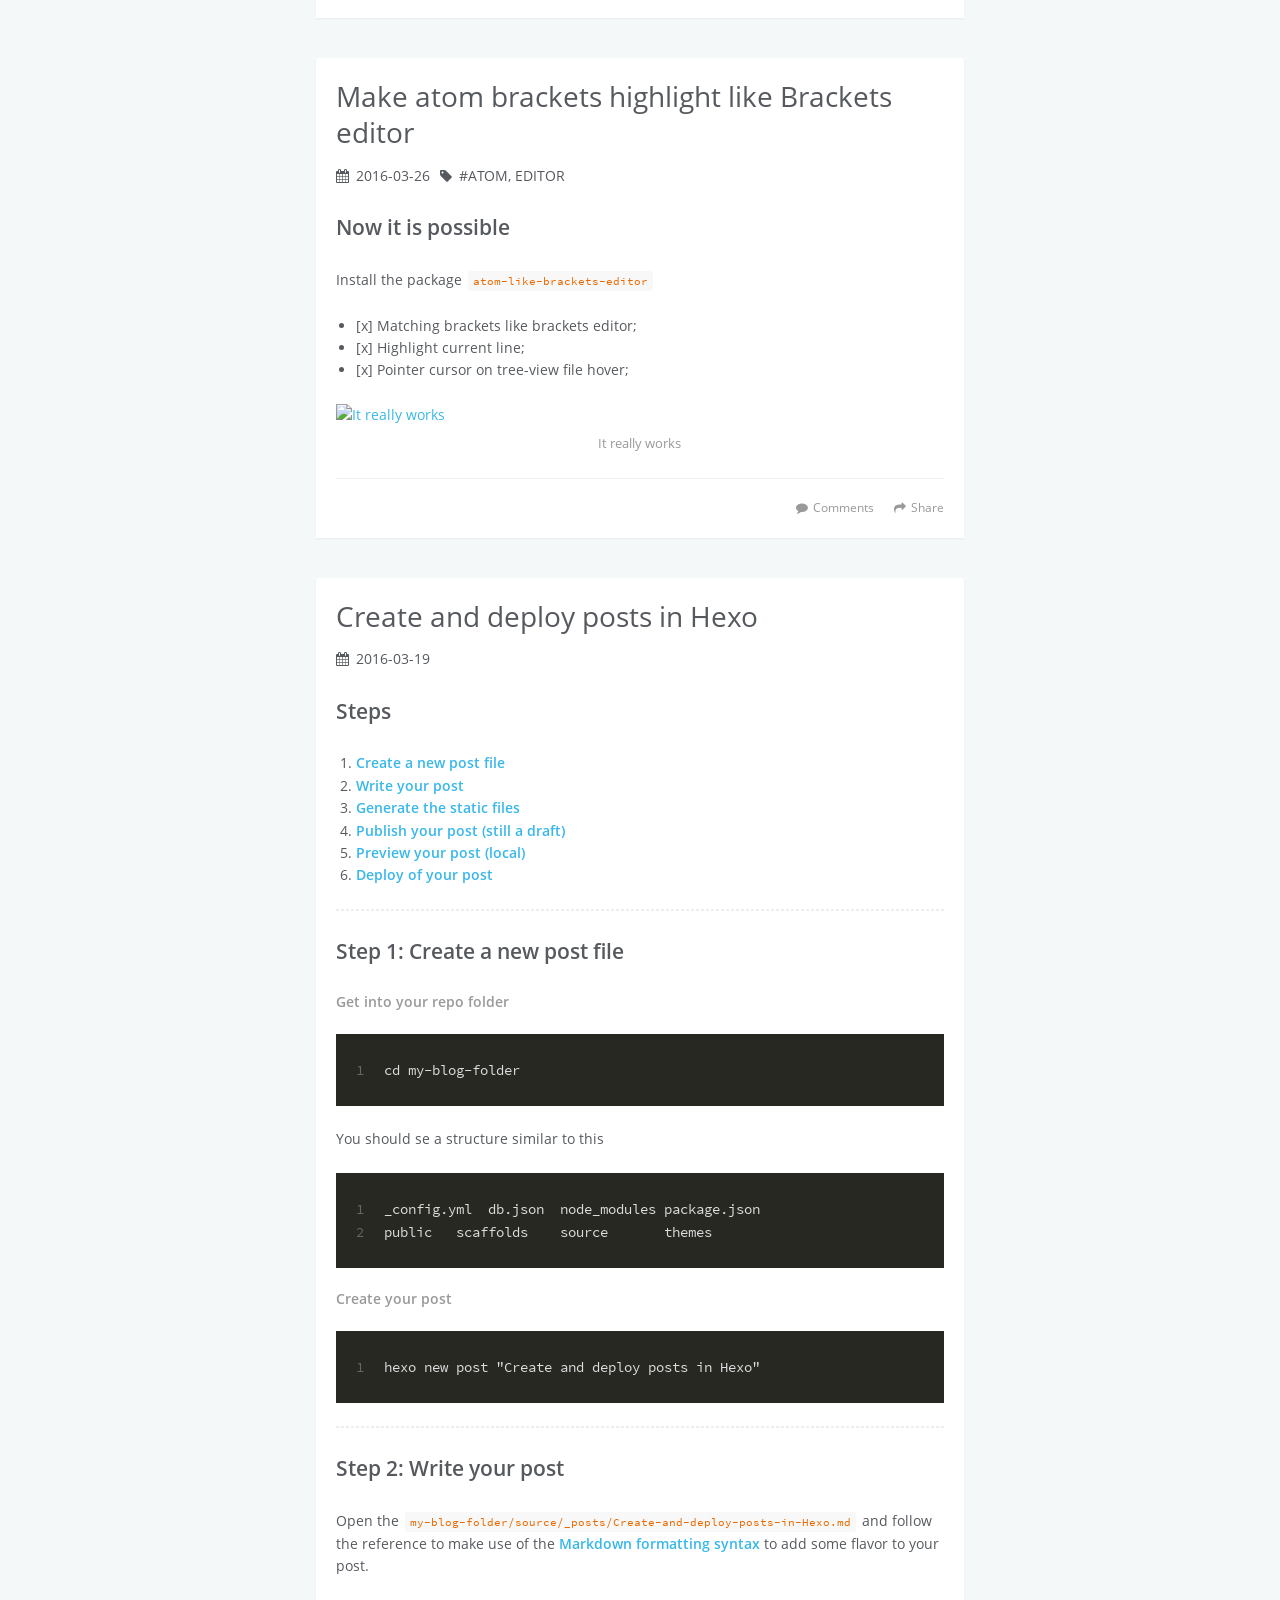
==== commit 05f9fc8d: "Site updated: 2016-10-08 06:37:45" ====
--- a/index.html
+++ b/index.html
@@ -170,31 +170,27 @@
         
             
             <p><img src="../images/android-content-providers.jpg" alt="Android: Content Providers"></p>
+<hr>
+
 <ol>
 <li><a href="#definition">O que é um Content Provider</a></li>
-</ol>
-<ul>
 <li><a href="#why_use">Por que usar um Content Provider</a></li>
-<li><a href="#how_they_work">Como Content Providers funcionam</a><ol>
+<li><a href="#how_they_work">Como Content Providers funcionam</a><ul>
 <li>ContentResolver</li>
-</ol>
-<ul>
 <li>Uri</li>
 <li>Functions</li>
 <li>Cursor</li>
 </ul>
 </li>
-<li><a href="#implementing">Implementando um Content Provider</a><ol>
+<li><a href="#implementing">Implementando um Content Provider</a><ul>
 <li>Contract</li>
-</ol>
-<ul>
 <li>Database Helper</li>
 <li>Provider</li>
 <li>CursorAdapter</li>
 <li>Loader</li>
 </ul>
 </li>
-</ul>
+</ol>
 <hr>
 
 <h2 id="1-O-que-e-um-Content-Provider"><a href="#1-O-que-e-um-Content-Provider" class="headerlink" title=" 1. O que é um Content Provider"></a><a name="definition"></a> 1. O que é um Content Provider</h2><p>Apps normalmente precisam de dados. As vezes <strong>SharedPreferences</strong> vai servir, caso você esteja armazenando poucos dados e que estes sejam bem simples (Como no exepmlo de armazenarmos a unidade em que a temperatura será exibida, Fahrenheit or Celsius). Se você precisa armazenar informações mais complexas, é necessária uma solução mais robusta.</p>
@@ -339,7 +335,7 @@
 
 </div>
 
-    <a data-url="http://augustovictor.com/2016/10/08/Android-Content-Providers/" data-id="ciu109ose0000yzyo5vj4om1g" class="article-share-link"><i class="fa fa-share"></i>Share</a>
+    <a data-url="http://augustovictor.com/2016/10/08/Android-Content-Providers/" data-id="ciu10c7ho0000zxyo7jp6v0ah" class="article-share-link"><i class="fa fa-share"></i>Share</a>
 <script>
     (function ($) {
         // Prevent duplicate binding
@@ -738,7 +734,7 @@
 
 </div>
 
-    <a data-url="http://augustovictor.com/2016/09/30/Junit-Guide/" data-id="ciu109oth0004yzyohykl2epi" class="article-share-link"><i class="fa fa-share"></i>Share</a>
+    <a data-url="http://augustovictor.com/2016/09/30/Junit-Guide/" data-id="ciu10c7is0004zxyow8vsdufw" class="article-share-link"><i class="fa fa-share"></i>Share</a>
 <script>
     (function ($) {
         // Prevent duplicate binding
@@ -869,7 +865,7 @@
 
 </div>
 
-    <a data-url="http://augustovictor.com/2016/03/26/Make-atom-brackets-highlight-like-Brackets-editor/" data-id="ciu109oti0005yzyo8udt3z0w" class="article-share-link"><i class="fa fa-share"></i>Share</a>
+    <a data-url="http://augustovictor.com/2016/03/26/Make-atom-brackets-highlight-like-Brackets-editor/" data-id="ciu10c7iu0005zxyojlig55di" class="article-share-link"><i class="fa fa-share"></i>Share</a>
 <script>
     (function ($) {
         // Prevent duplicate binding
@@ -1021,7 +1017,7 @@
 
 </div>
 
-    <a data-url="http://augustovictor.com/2016/03/19/Create-and-deploy-posts-in-Hexo/" data-id="ciu109ote0003yzyofpoajoce" class="article-share-link"><i class="fa fa-share"></i>Share</a>
+    <a data-url="http://augustovictor.com/2016/03/19/Create-and-deploy-posts-in-Hexo/" data-id="ciu10c7iq0003zxyohjenwz5n" class="article-share-link"><i class="fa fa-share"></i>Share</a>
 <script>
     (function ($) {
         // Prevent duplicate binding
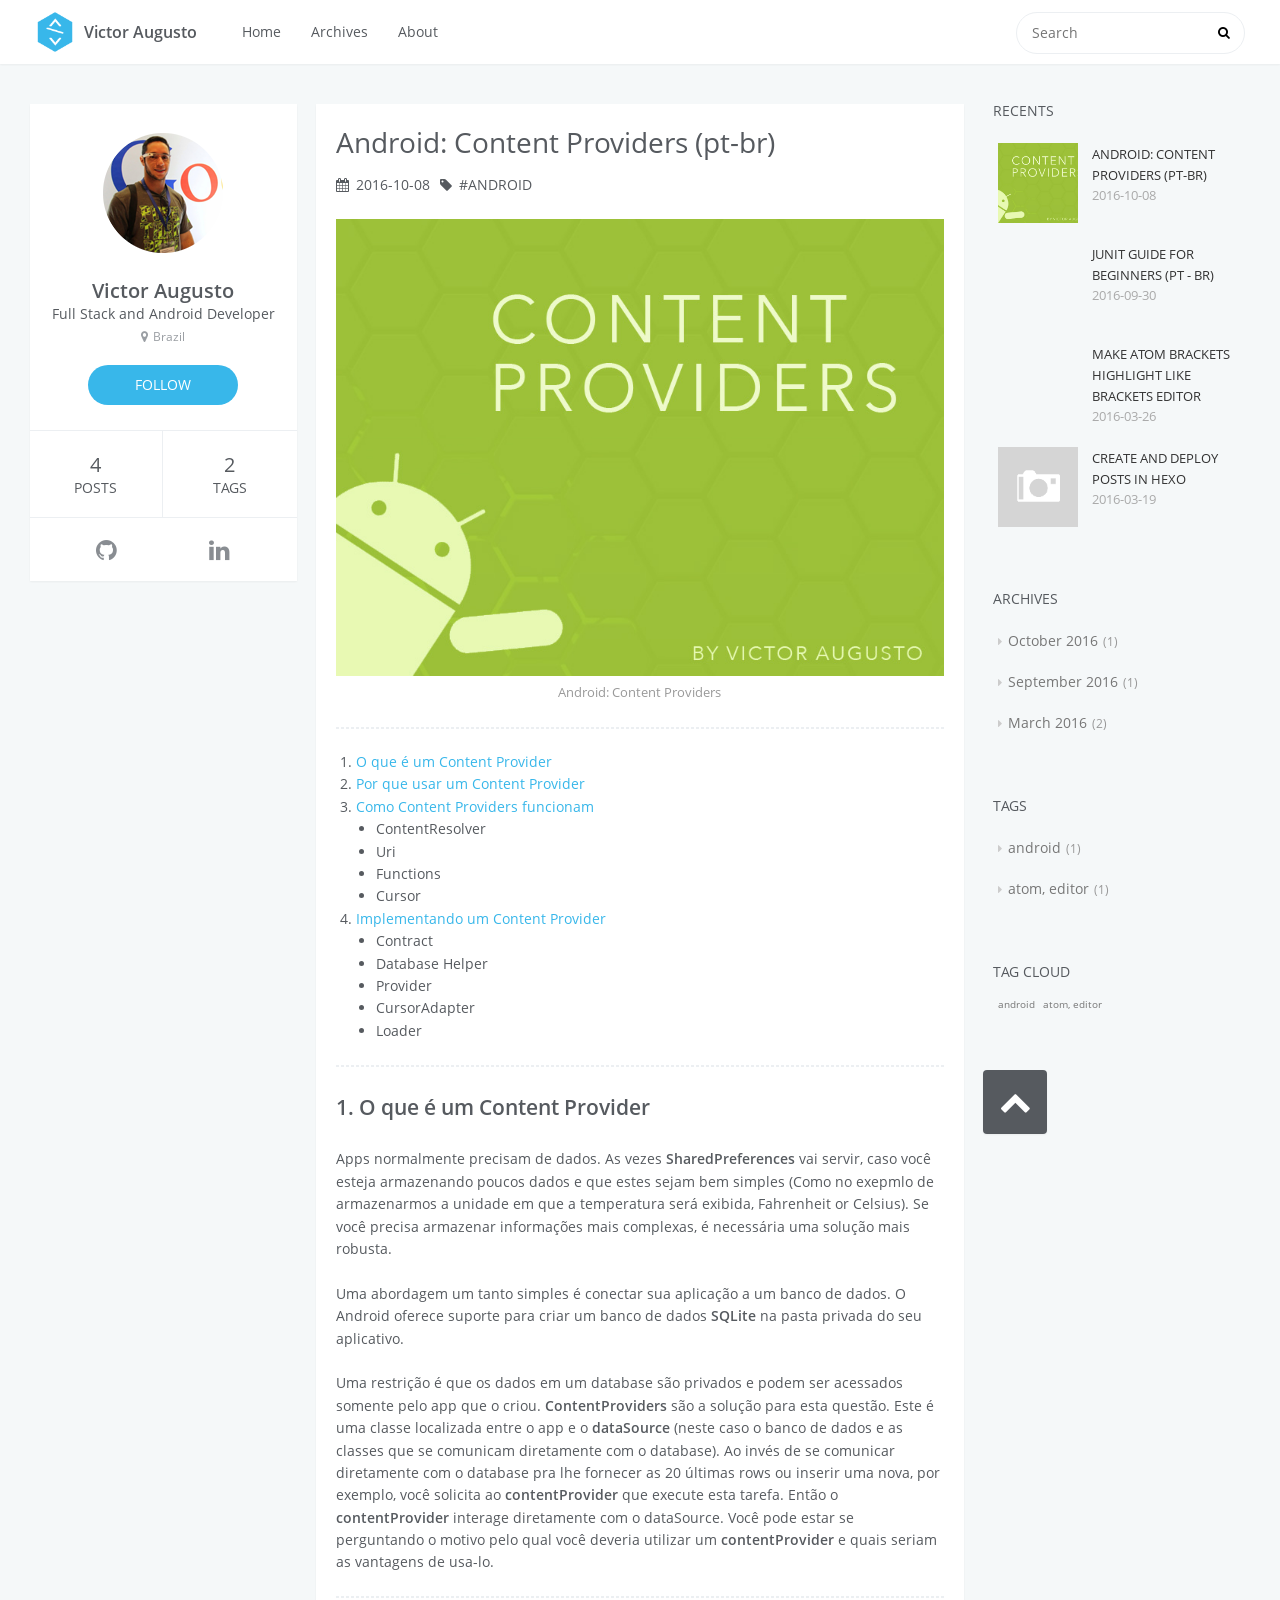
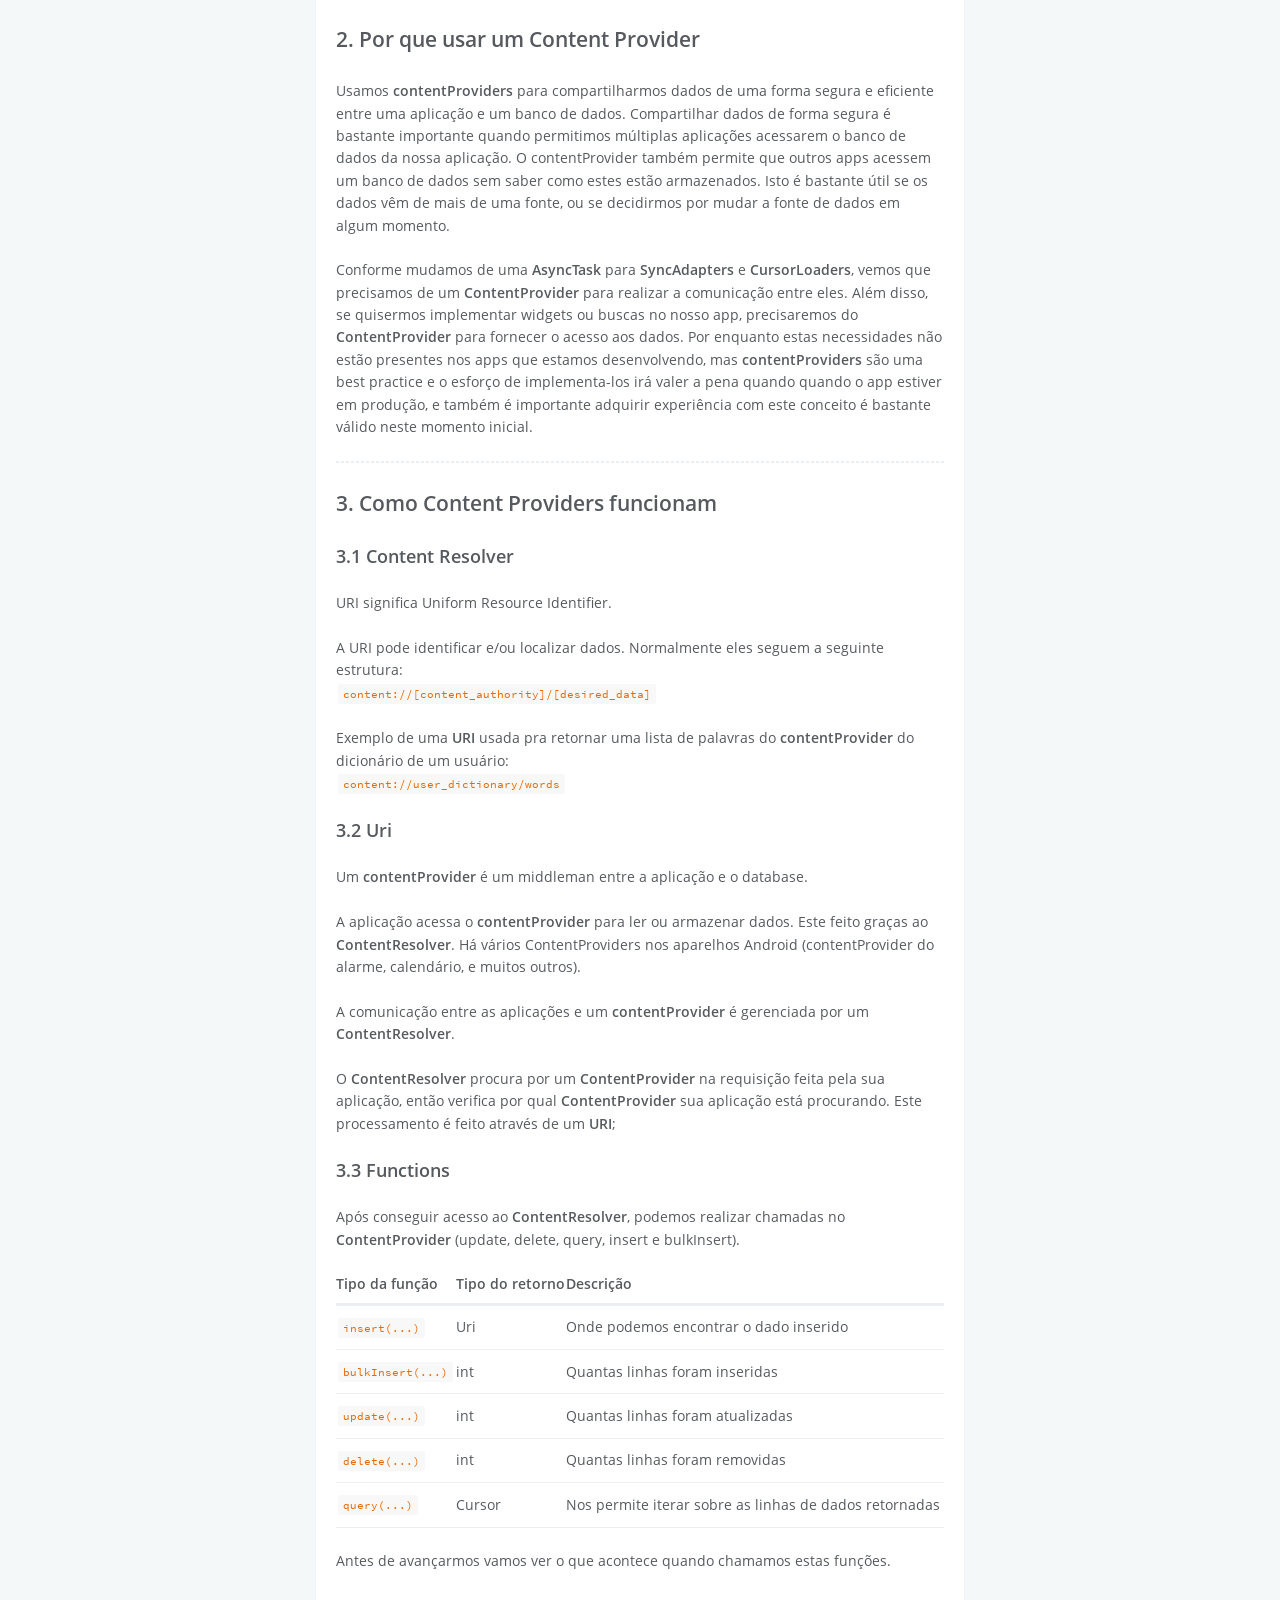
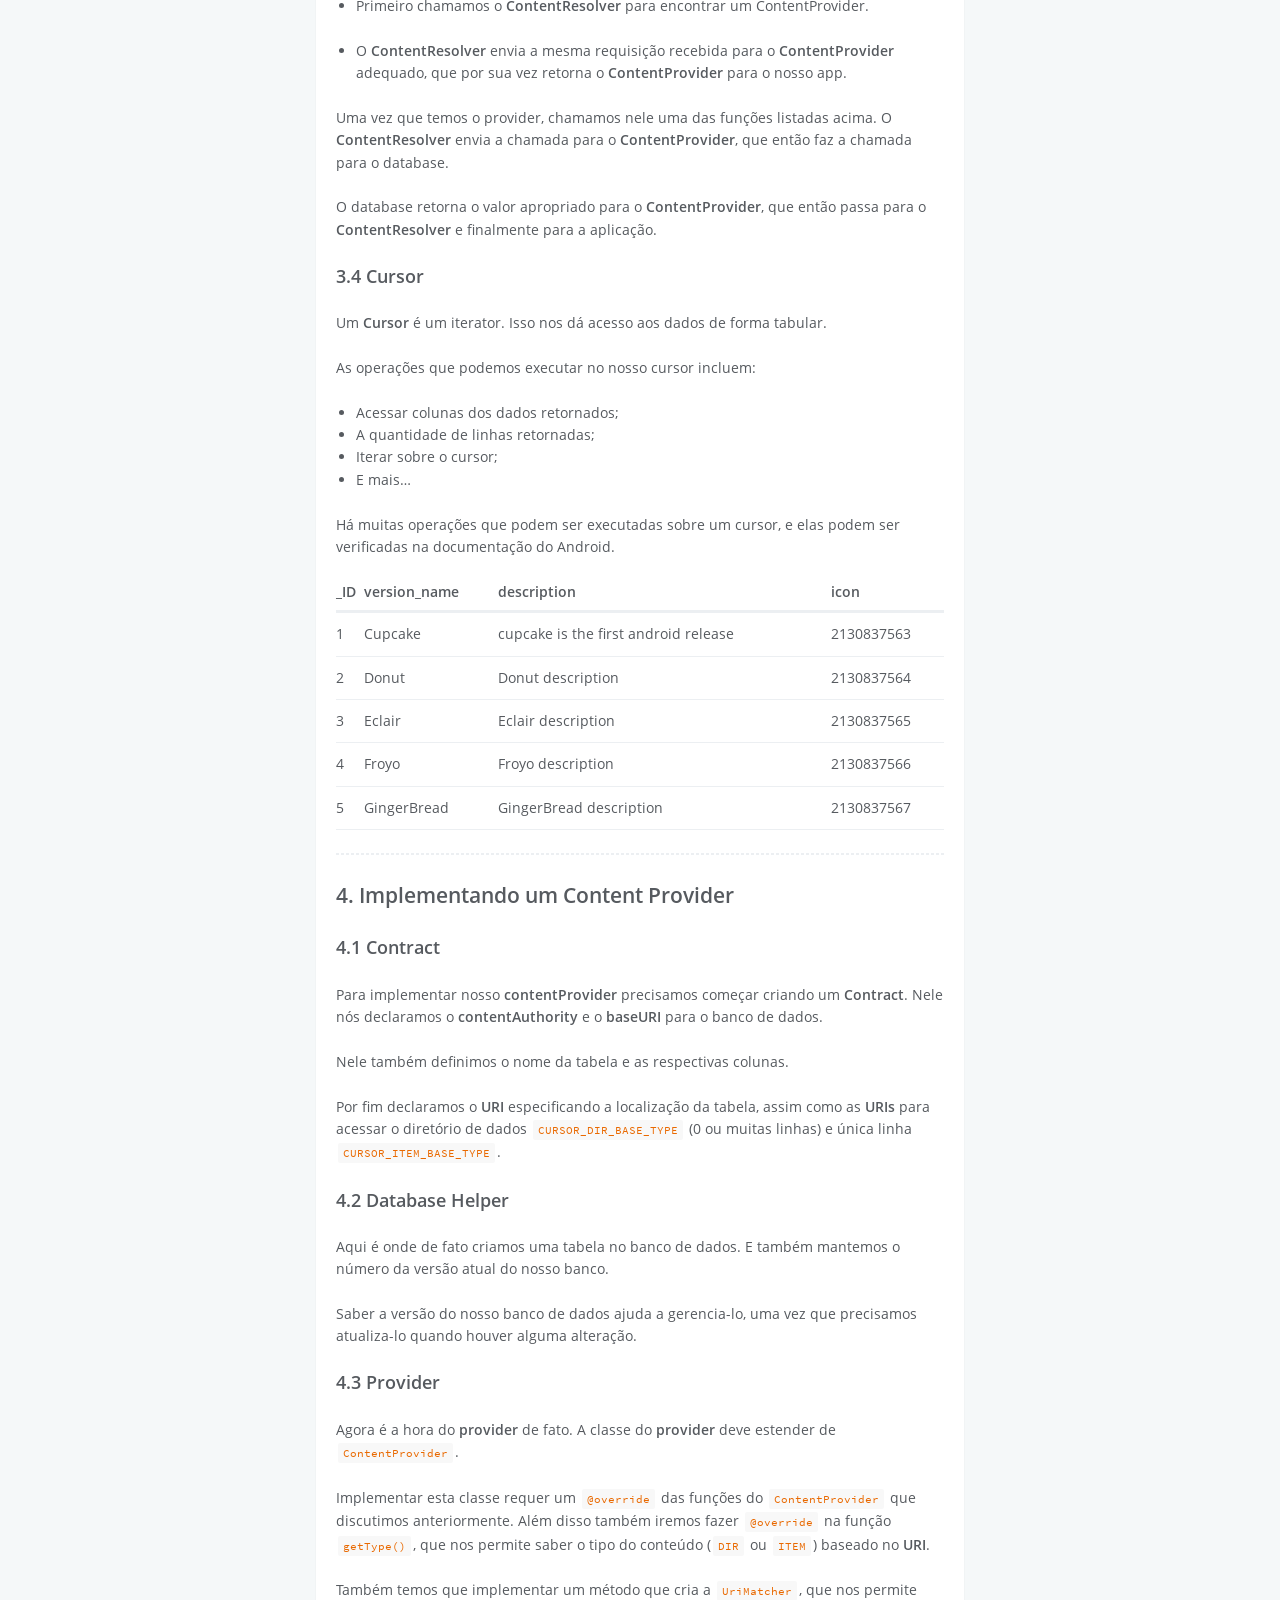
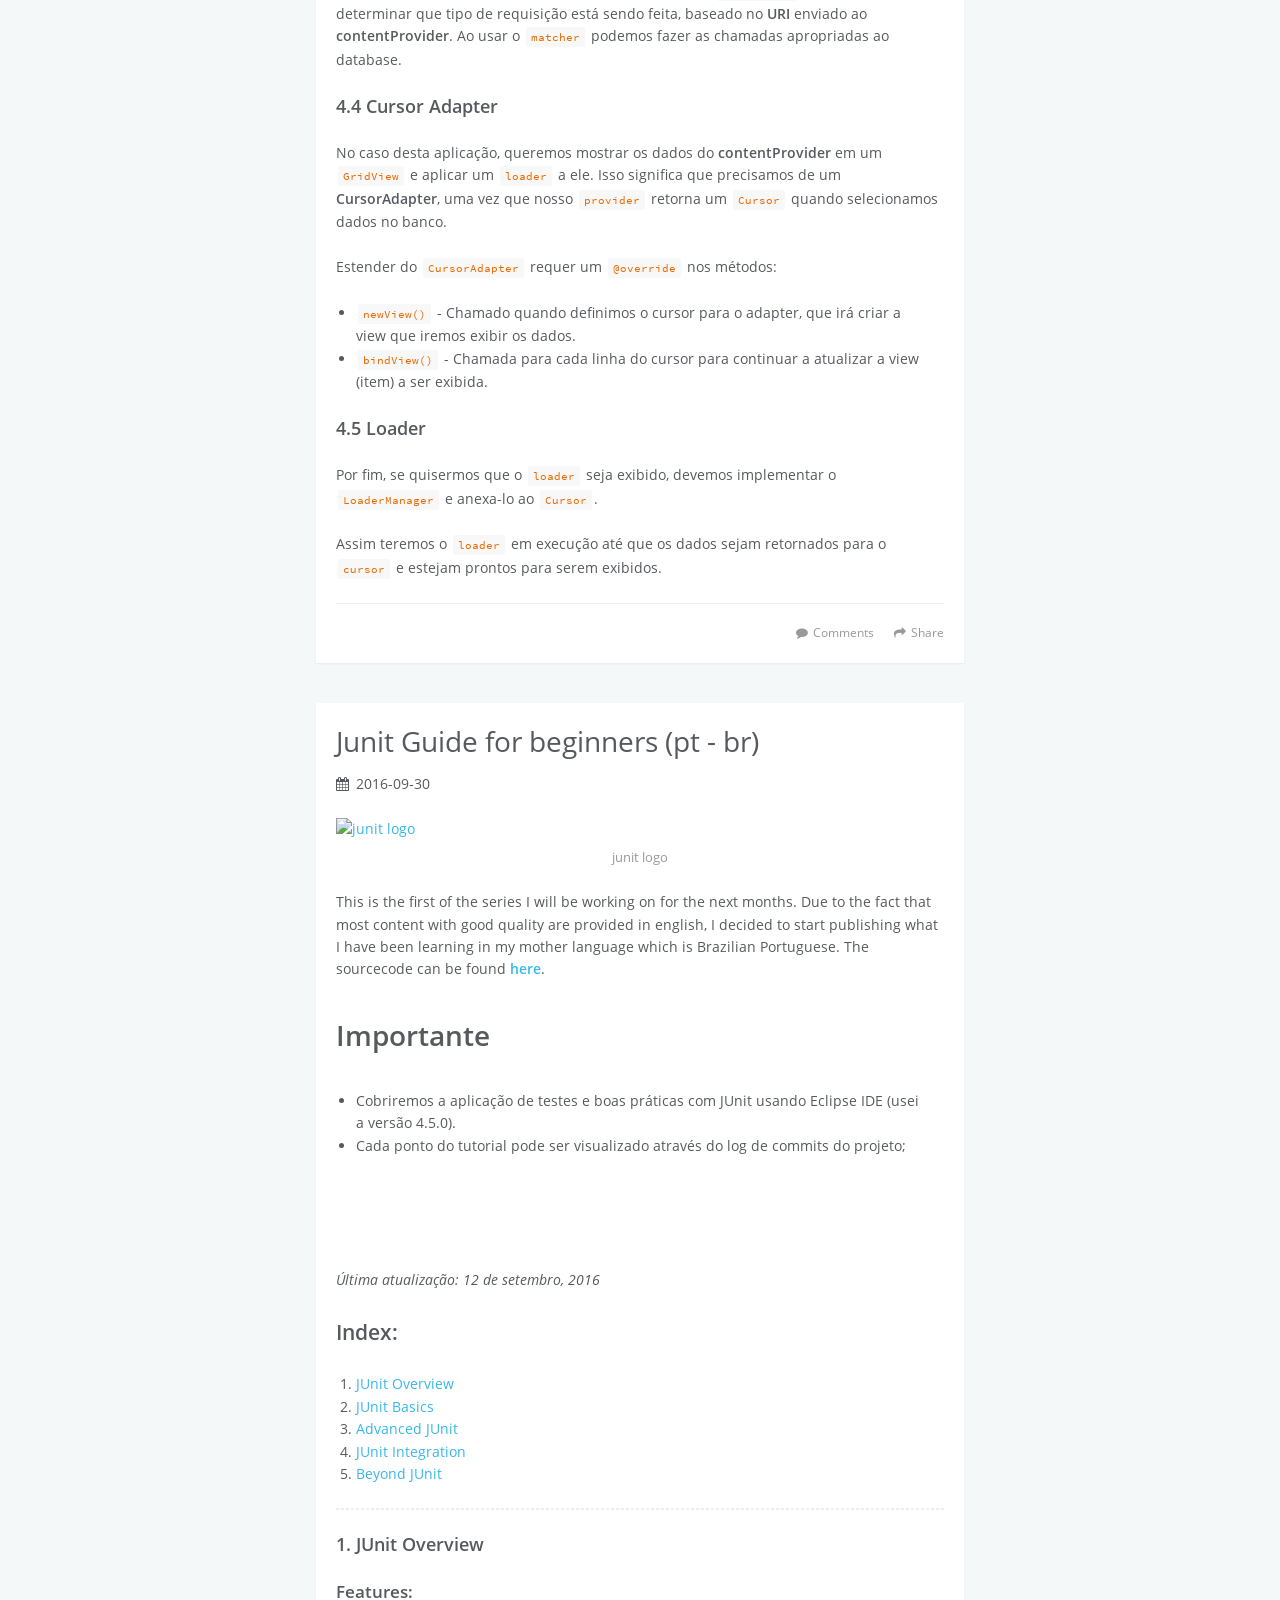
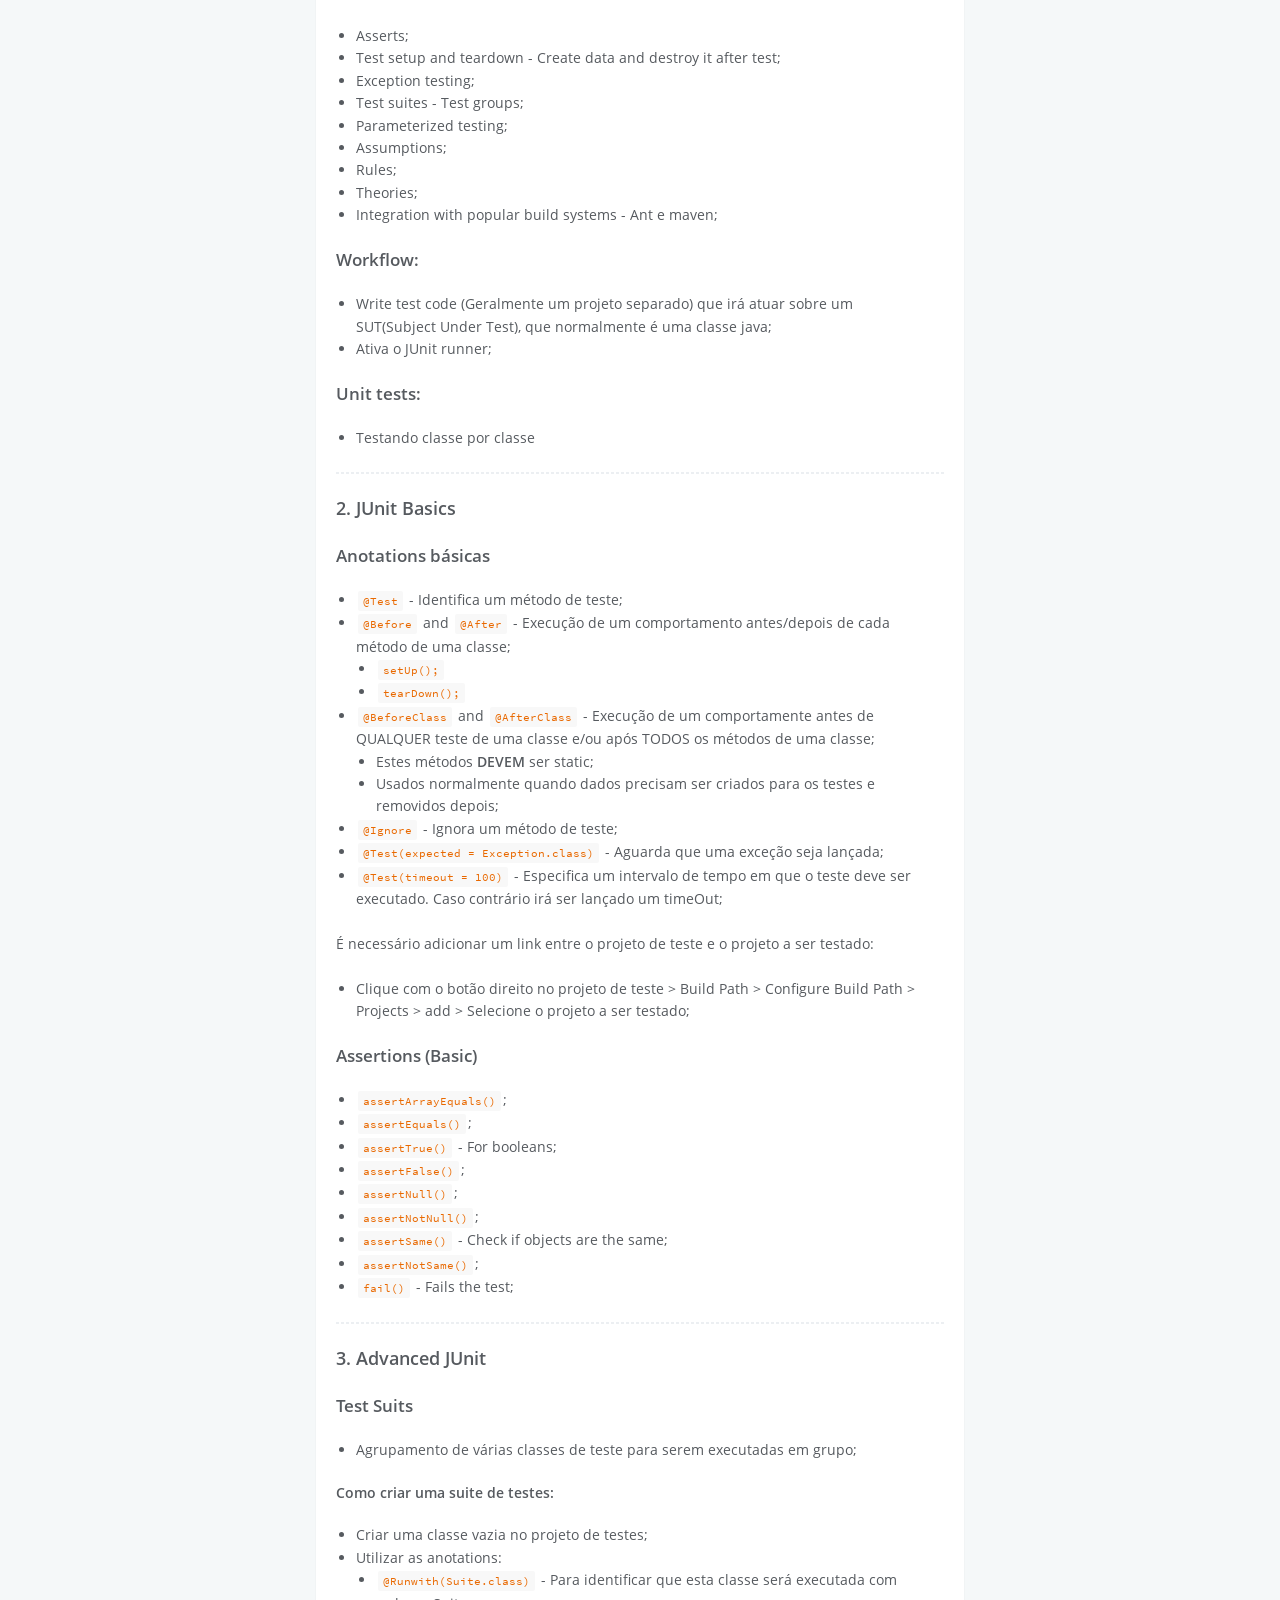
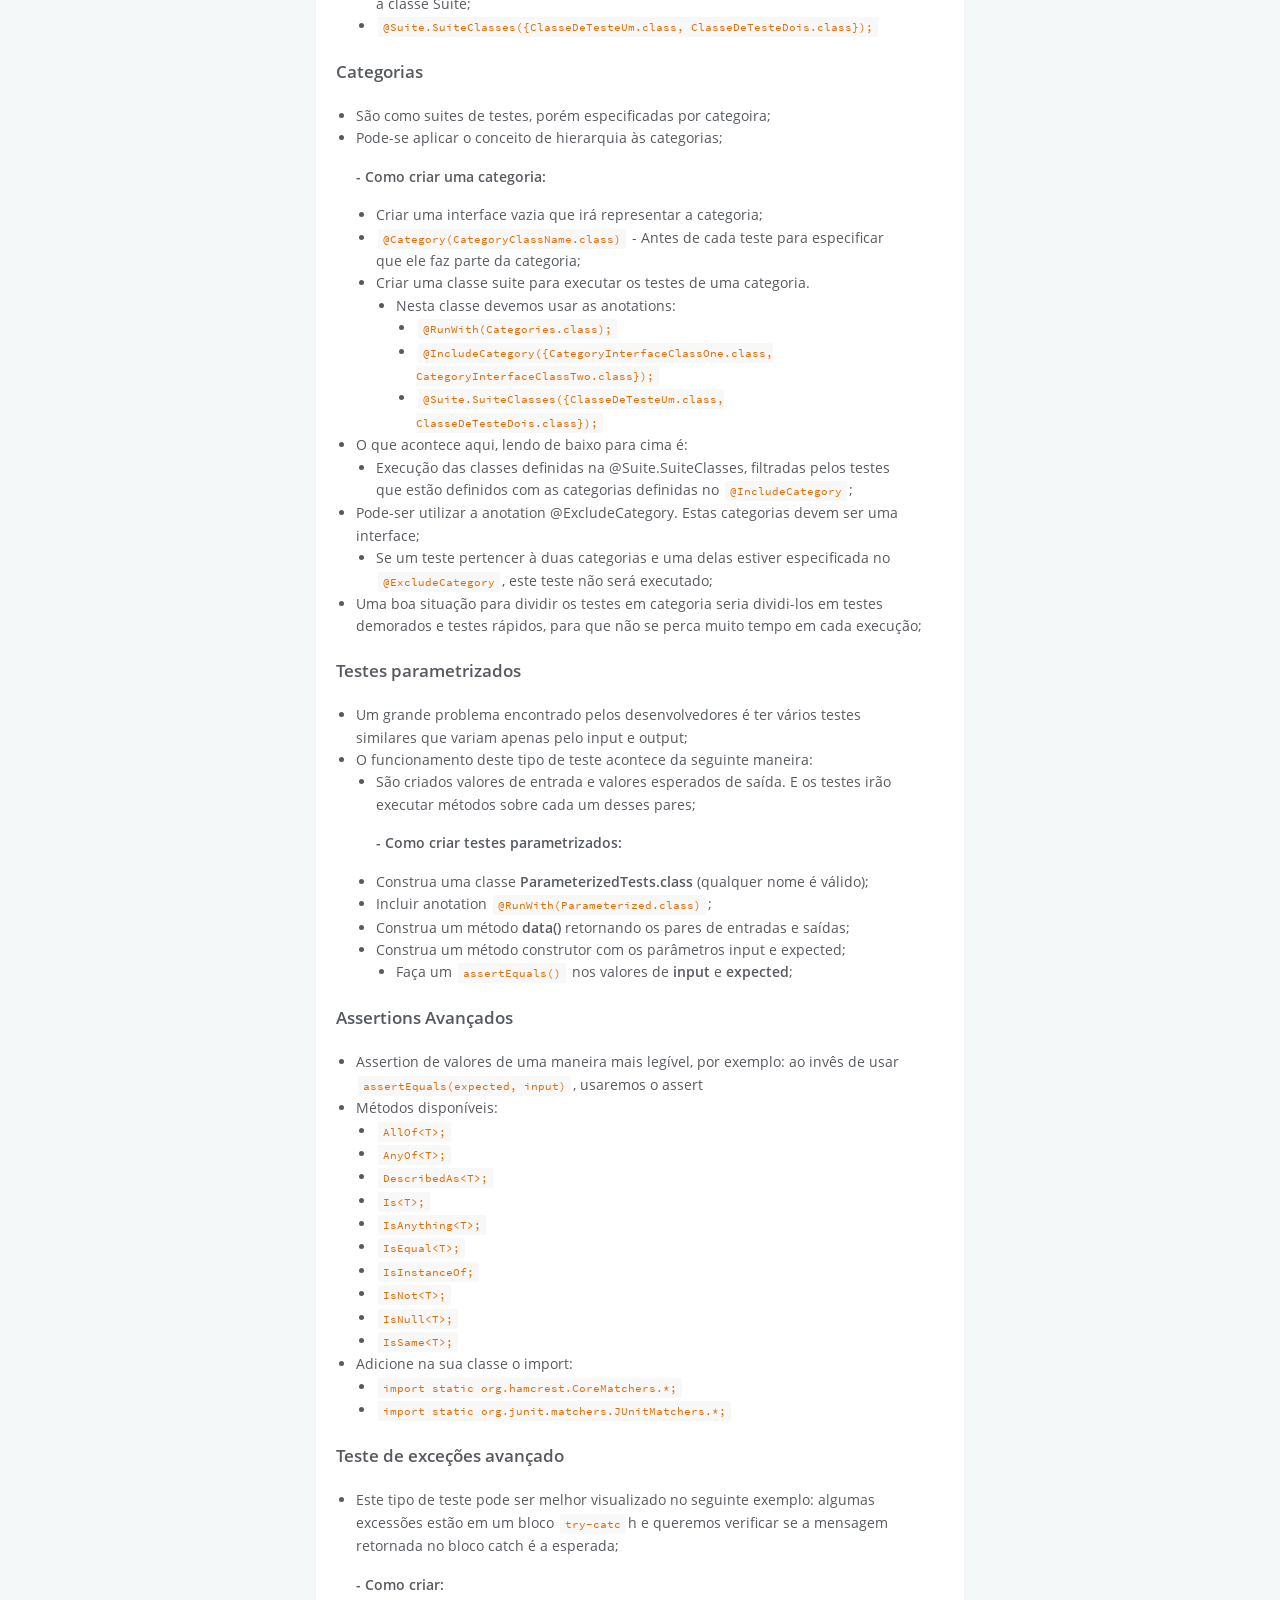
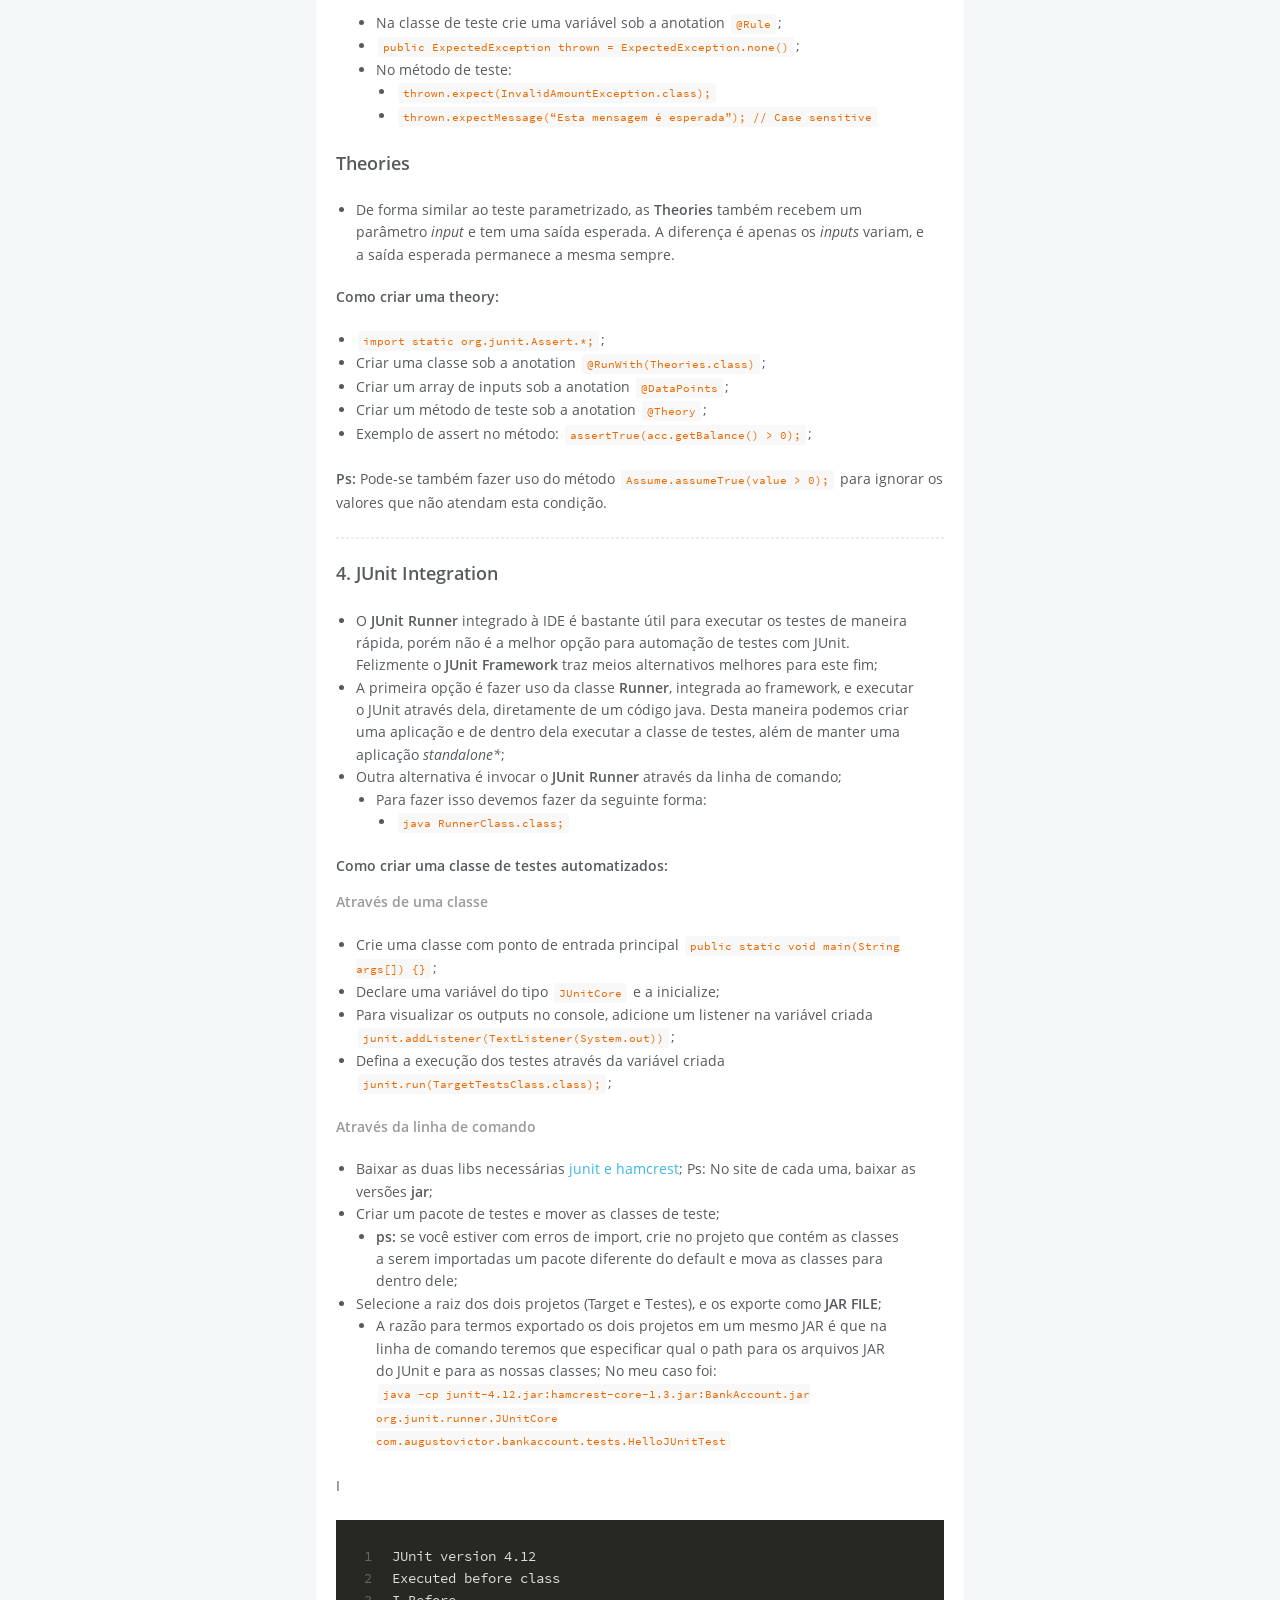
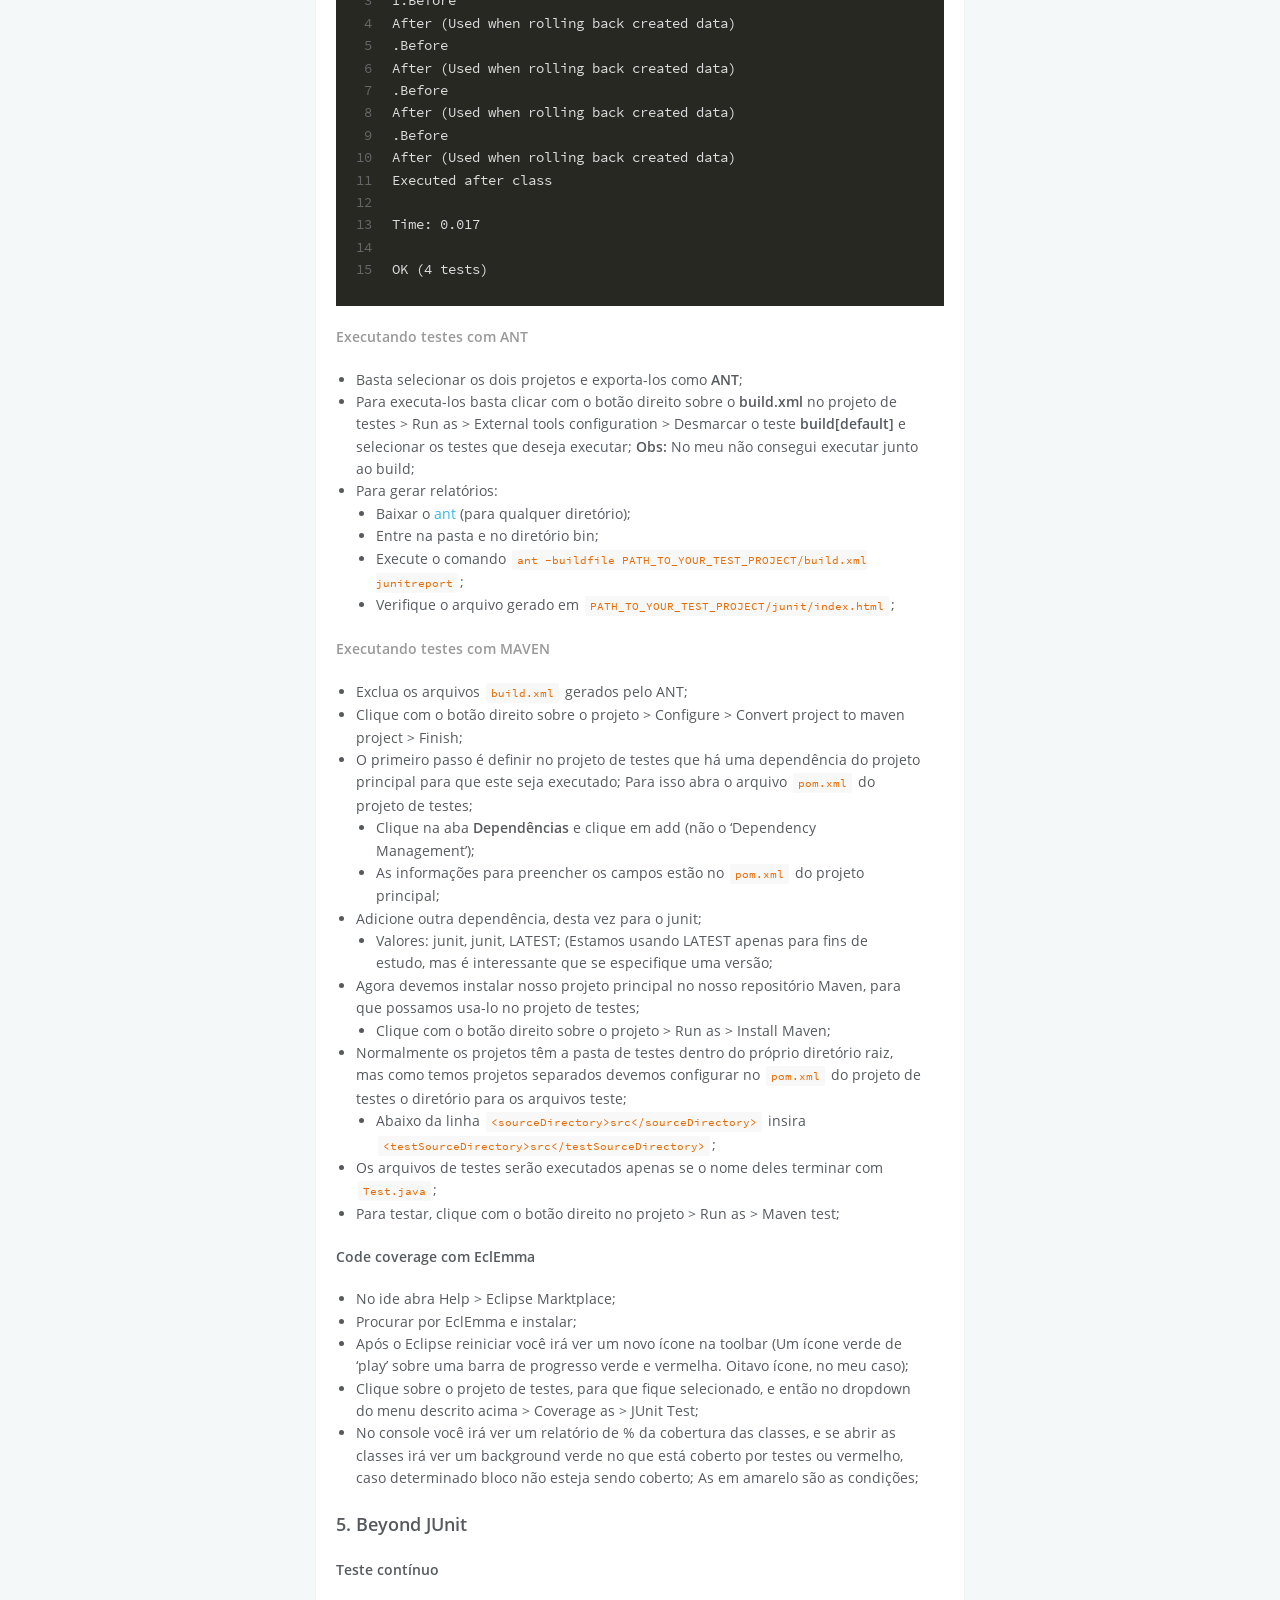
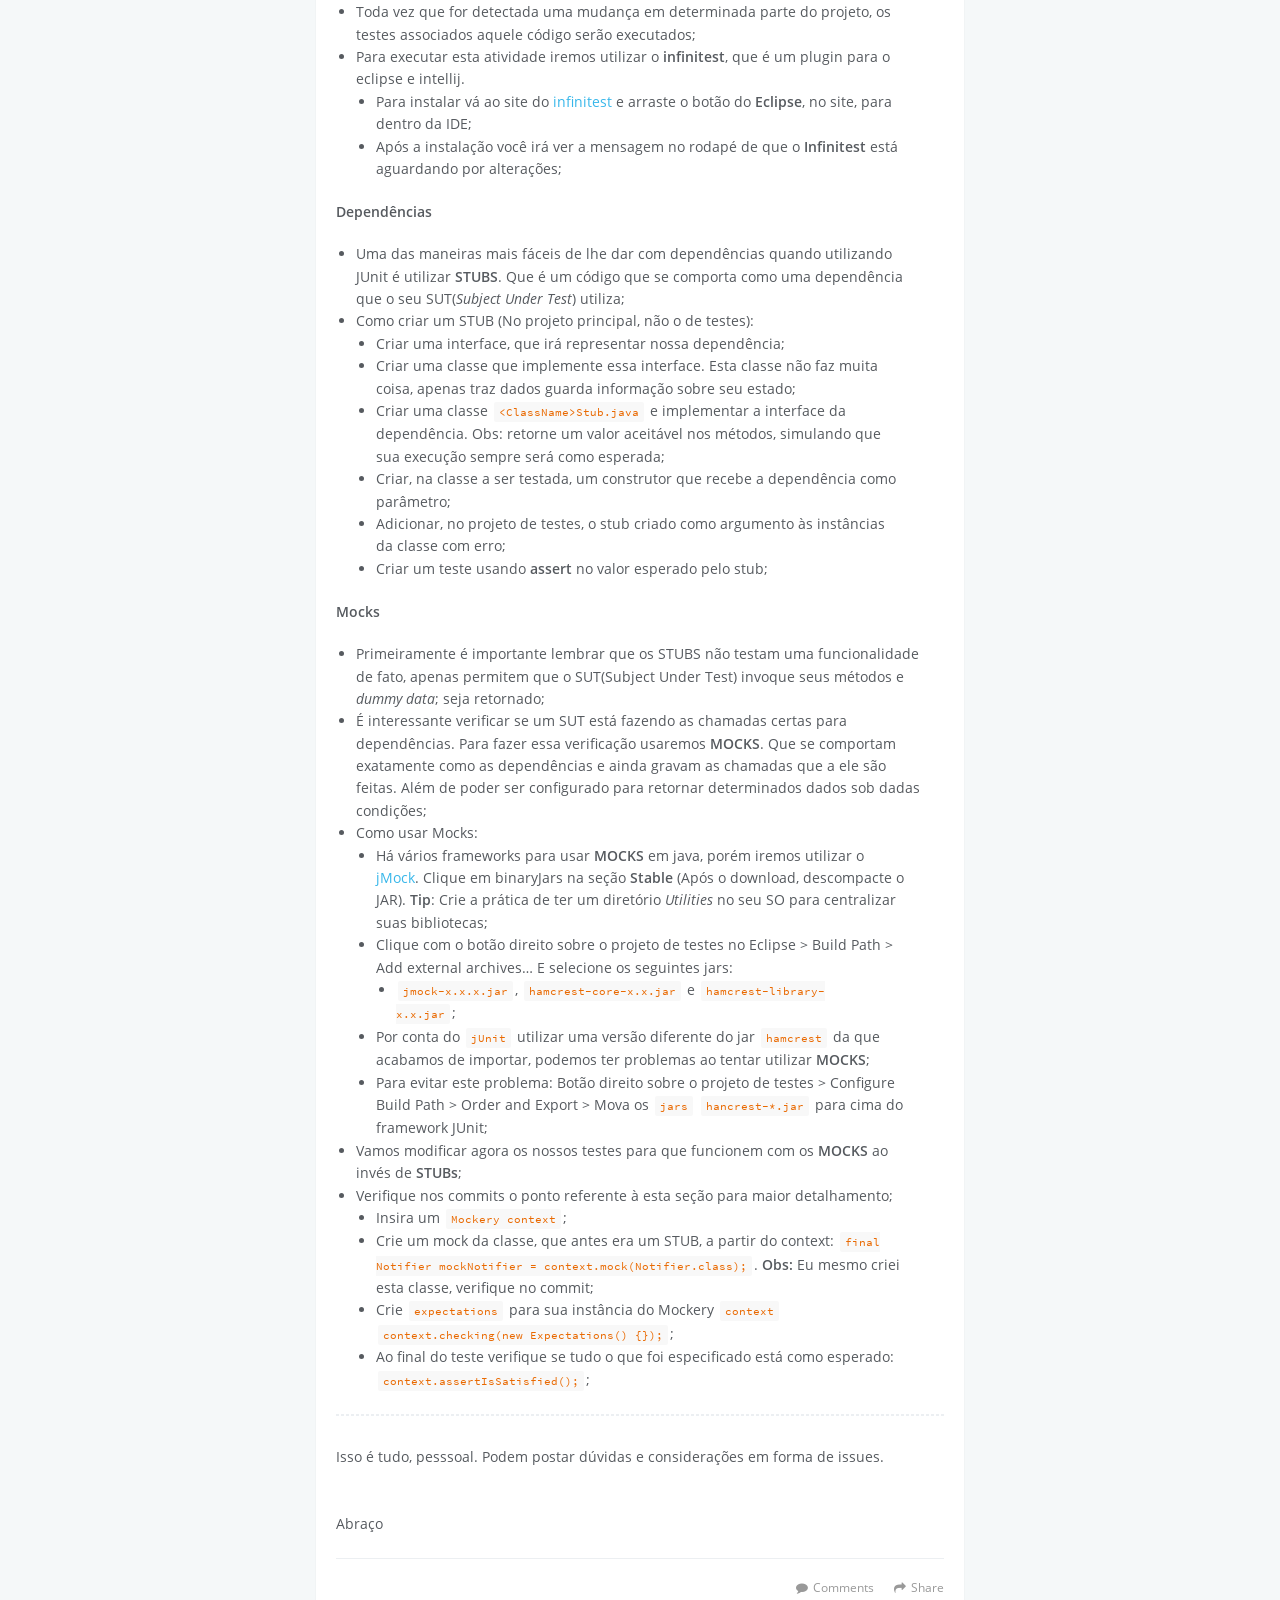
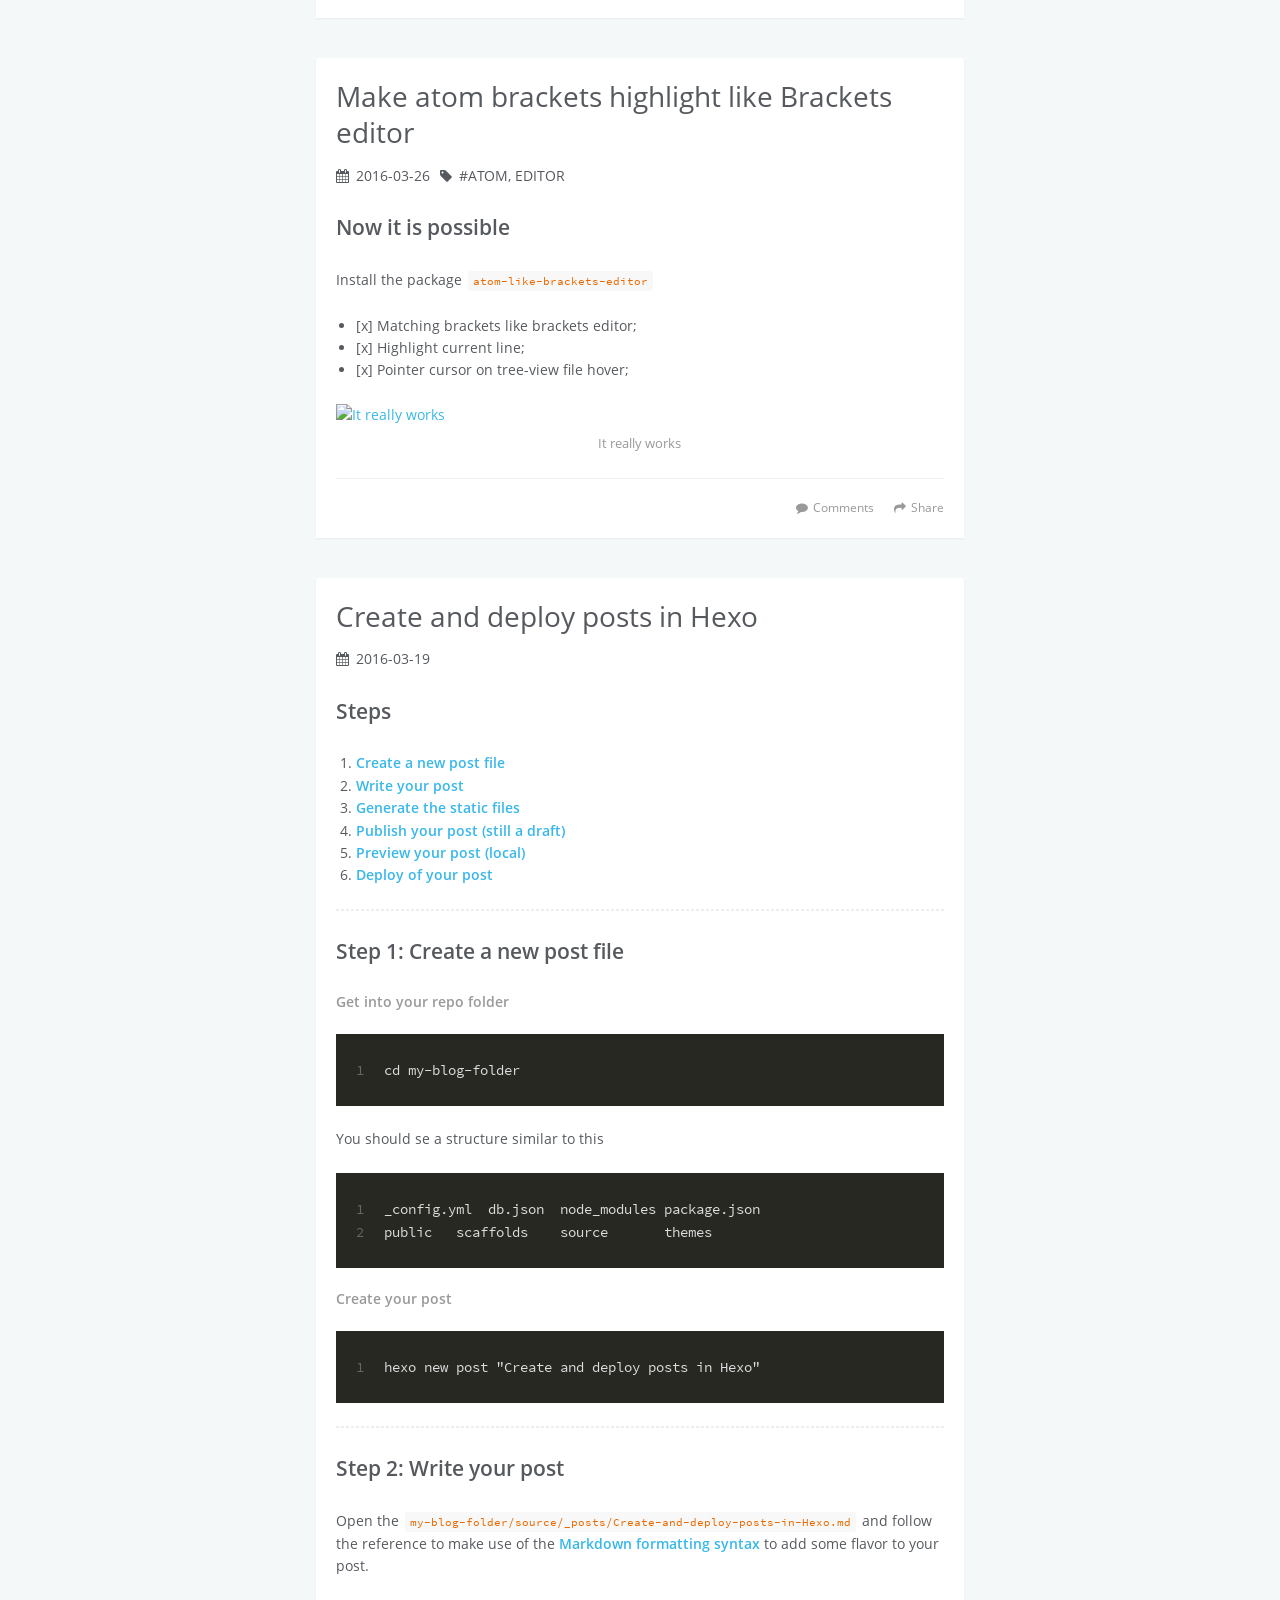
==== commit 3831556a: "Site updated: 2016-10-08 06:38:35" ====
--- a/index.html
+++ b/index.html
@@ -142,7 +142,7 @@
                 
     
         <h1 itemprop="name">
-            <a class="article-title" href="/2016/10/08/Android-Content-Providers/">Android: Content Providers</a>
+            <a class="article-title" href="/2016/10/08/Android-Content-Providers/">Android: Content Providers (pt-br)</a>
         </h1>
     
 
@@ -335,7 +335,7 @@
 
 </div>
 
-    <a data-url="http://augustovictor.com/2016/10/08/Android-Content-Providers/" data-id="ciu10c7ho0000zxyo7jp6v0ah" class="article-share-link"><i class="fa fa-share"></i>Share</a>
+    <a data-url="http://augustovictor.com/2016/10/08/Android-Content-Providers/" data-id="ciu10db7800000syocnjrnp91" class="article-share-link"><i class="fa fa-share"></i>Share</a>
 <script>
     (function ($) {
         // Prevent duplicate binding
@@ -734,7 +734,7 @@
 
 </div>
 
-    <a data-url="http://augustovictor.com/2016/09/30/Junit-Guide/" data-id="ciu10c7is0004zxyow8vsdufw" class="article-share-link"><i class="fa fa-share"></i>Share</a>
+    <a data-url="http://augustovictor.com/2016/09/30/Junit-Guide/" data-id="ciu10db8f00050syoqa6ym2gk" class="article-share-link"><i class="fa fa-share"></i>Share</a>
 <script>
     (function ($) {
         // Prevent duplicate binding
@@ -865,7 +865,7 @@
 
 </div>
 
-    <a data-url="http://augustovictor.com/2016/03/26/Make-atom-brackets-highlight-like-Brackets-editor/" data-id="ciu10c7iu0005zxyojlig55di" class="article-share-link"><i class="fa fa-share"></i>Share</a>
+    <a data-url="http://augustovictor.com/2016/03/26/Make-atom-brackets-highlight-like-Brackets-editor/" data-id="ciu10db8j00060syopjs83592" class="article-share-link"><i class="fa fa-share"></i>Share</a>
 <script>
     (function ($) {
         // Prevent duplicate binding
@@ -1017,7 +1017,7 @@
 
 </div>
 
-    <a data-url="http://augustovictor.com/2016/03/19/Create-and-deploy-posts-in-Hexo/" data-id="ciu10c7iq0003zxyohjenwz5n" class="article-share-link"><i class="fa fa-share"></i>Share</a>
+    <a data-url="http://augustovictor.com/2016/03/19/Create-and-deploy-posts-in-Hexo/" data-id="ciu10db8b00030syow48rmf73" class="article-share-link"><i class="fa fa-share"></i>Share</a>
 <script>
     (function ($) {
         // Prevent duplicate binding
@@ -1110,14 +1110,14 @@
                             <a href="/2016/10/08/Android-Content-Providers/" class="thumbnail">
     
     
-        <span style="background-image:url(/../images/android-content-providers.jpg)" alt="Android: Content Providers" class="thumbnail-image"></span>
+        <span style="background-image:url(/../images/android-content-providers.jpg)" alt="Android: Content Providers (pt-br)" class="thumbnail-image"></span>
     
 </a>
                         </div>
                         
                         <div class="item-inner">
                             <p class="item-category"></p>
-                            <p class="item-title"><a href="/2016/10/08/Android-Content-Providers/" class="title">Android: Content Providers</a></p>
+                            <p class="item-title"><a href="/2016/10/08/Android-Content-Providers/" class="title">Android: Content Providers (pt-br)</a></p>
                             <p class="item-date"><time datetime="2016-10-08T09:27:58.000Z" itemprop="datePublished">2016-10-08</time></p>
                         </div>
                     </li>
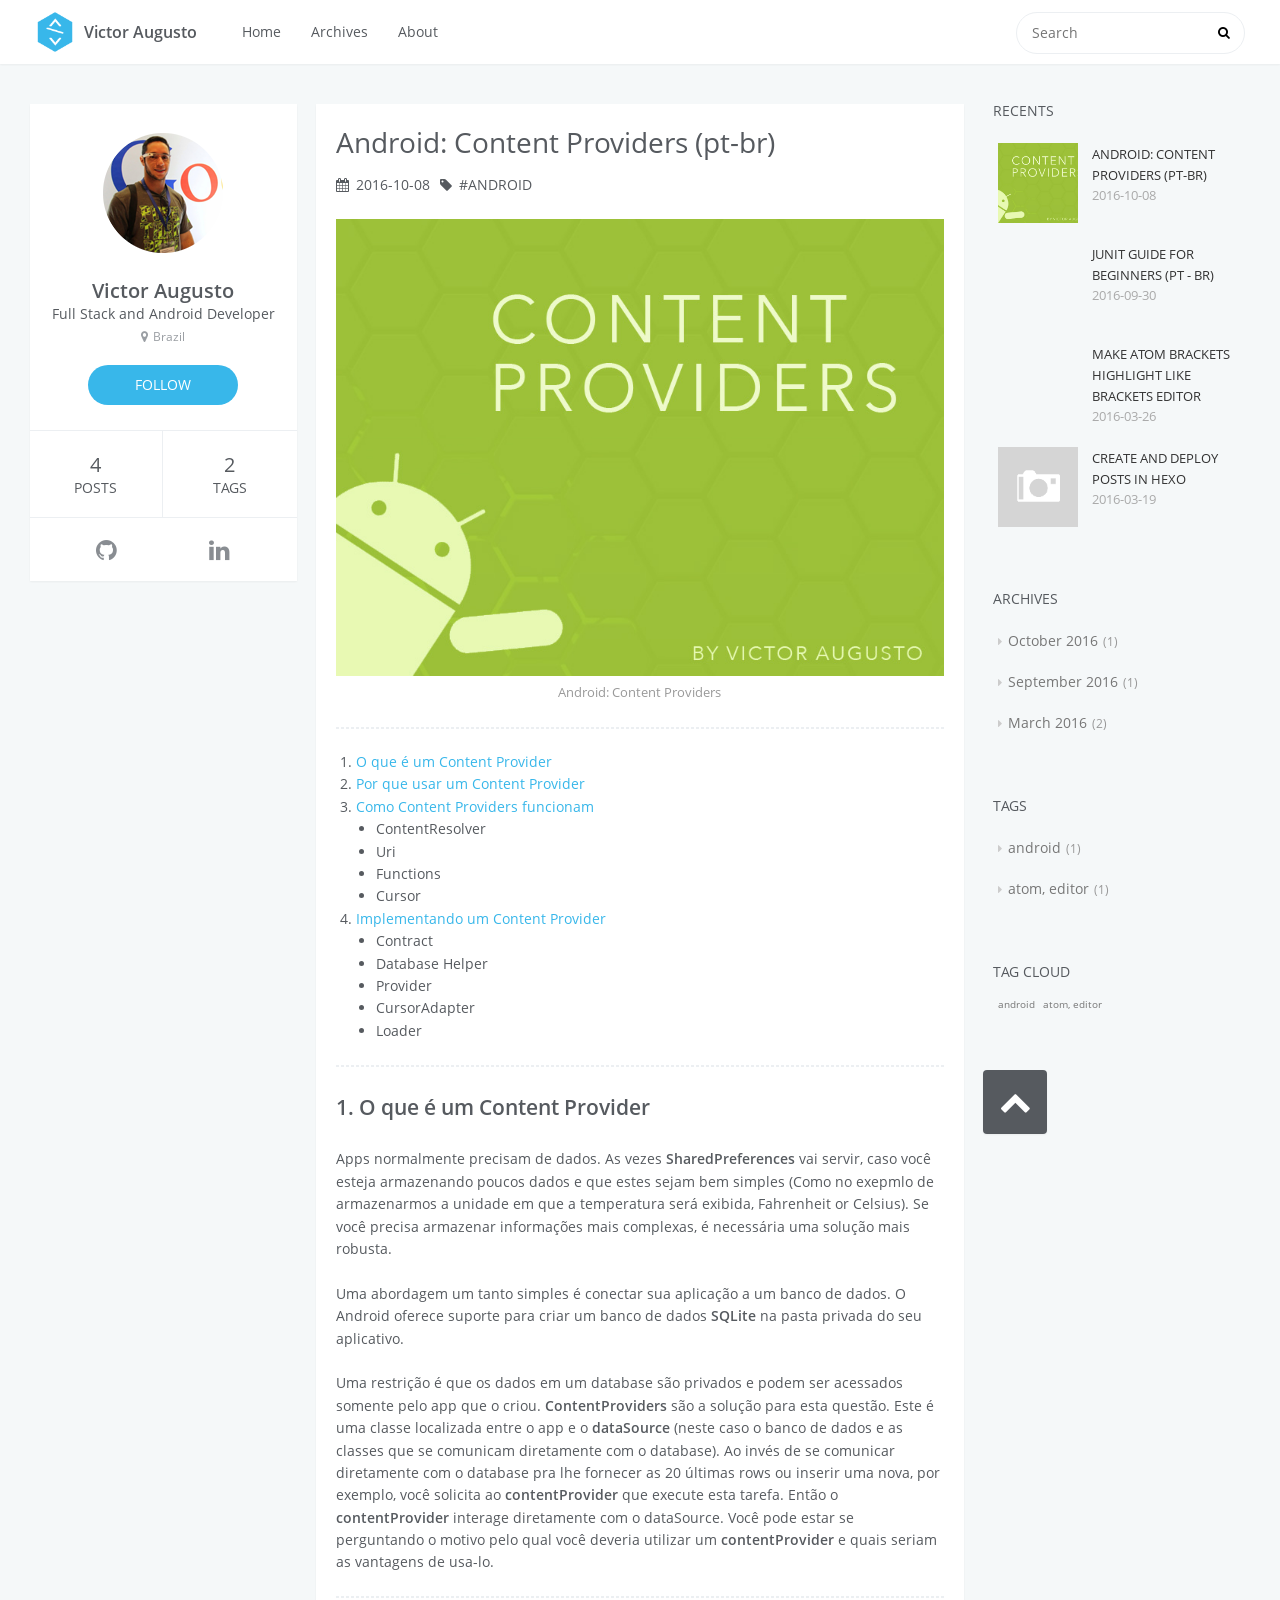
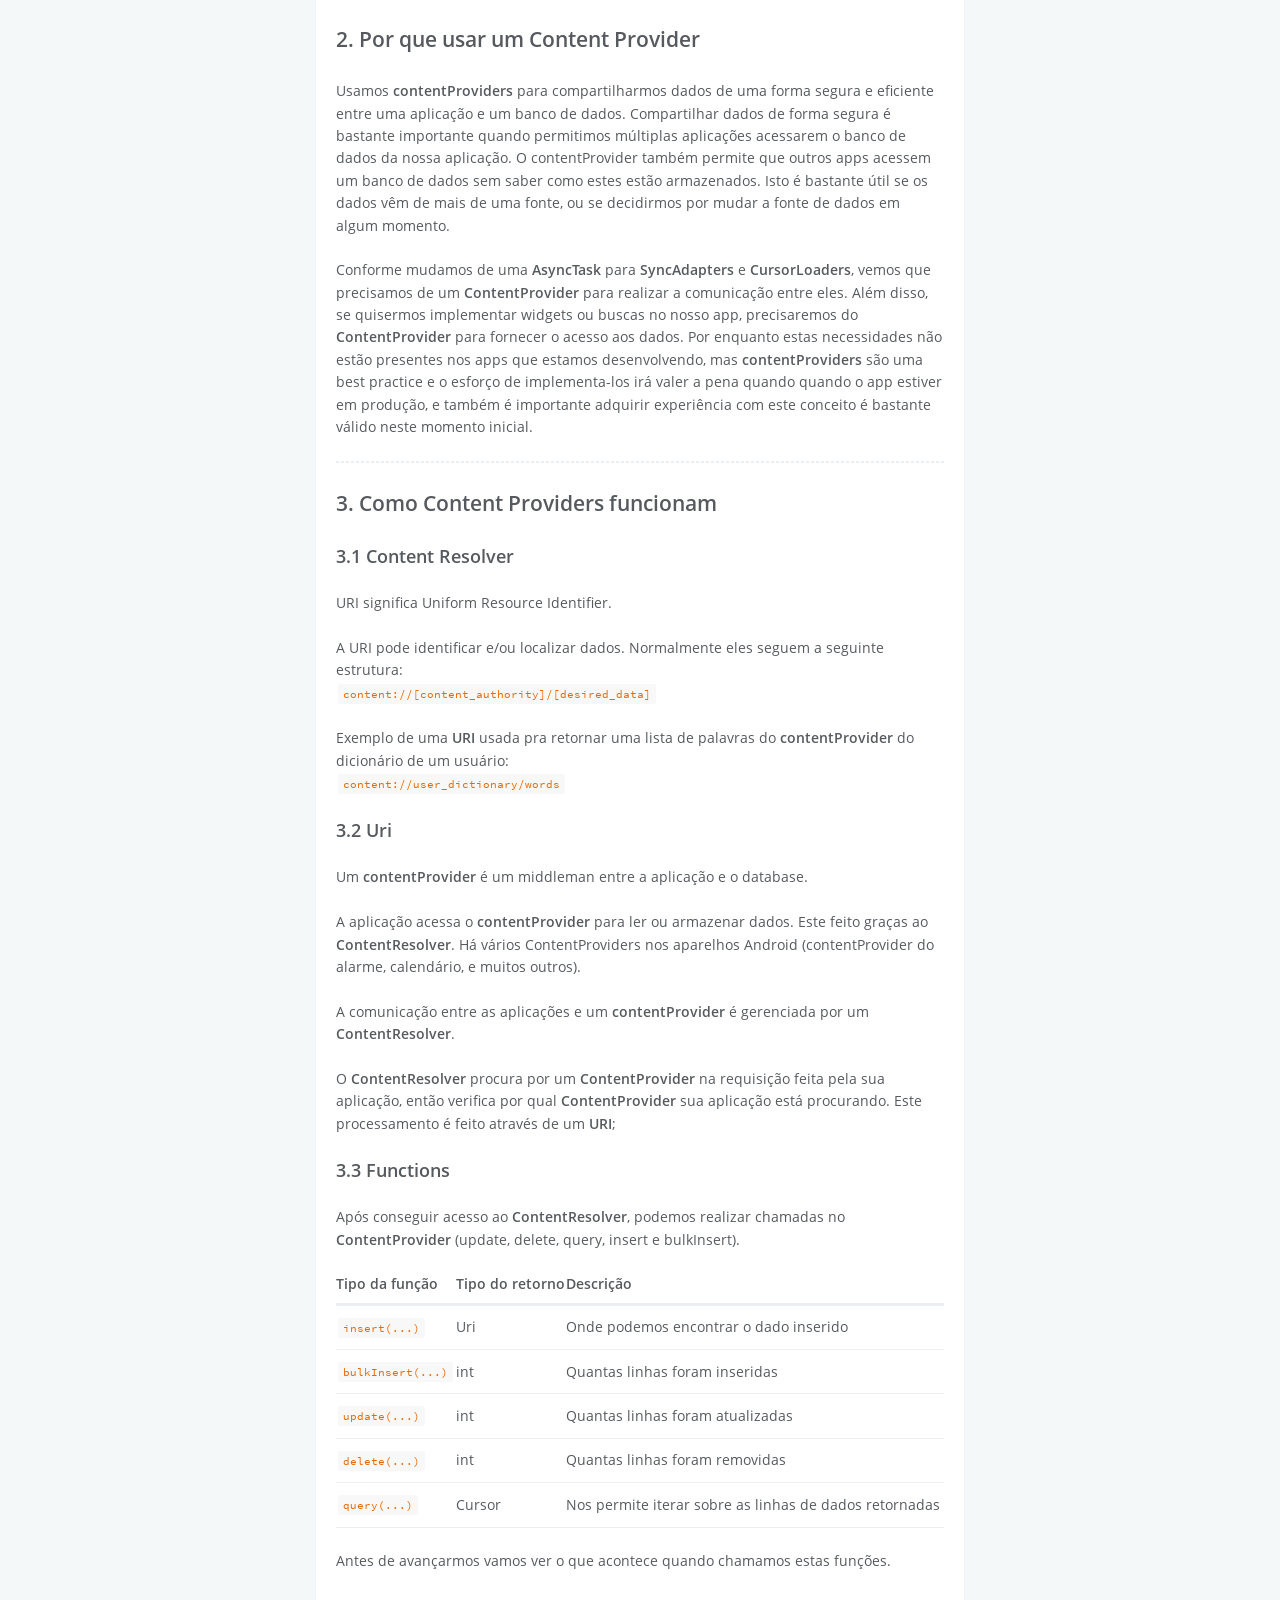
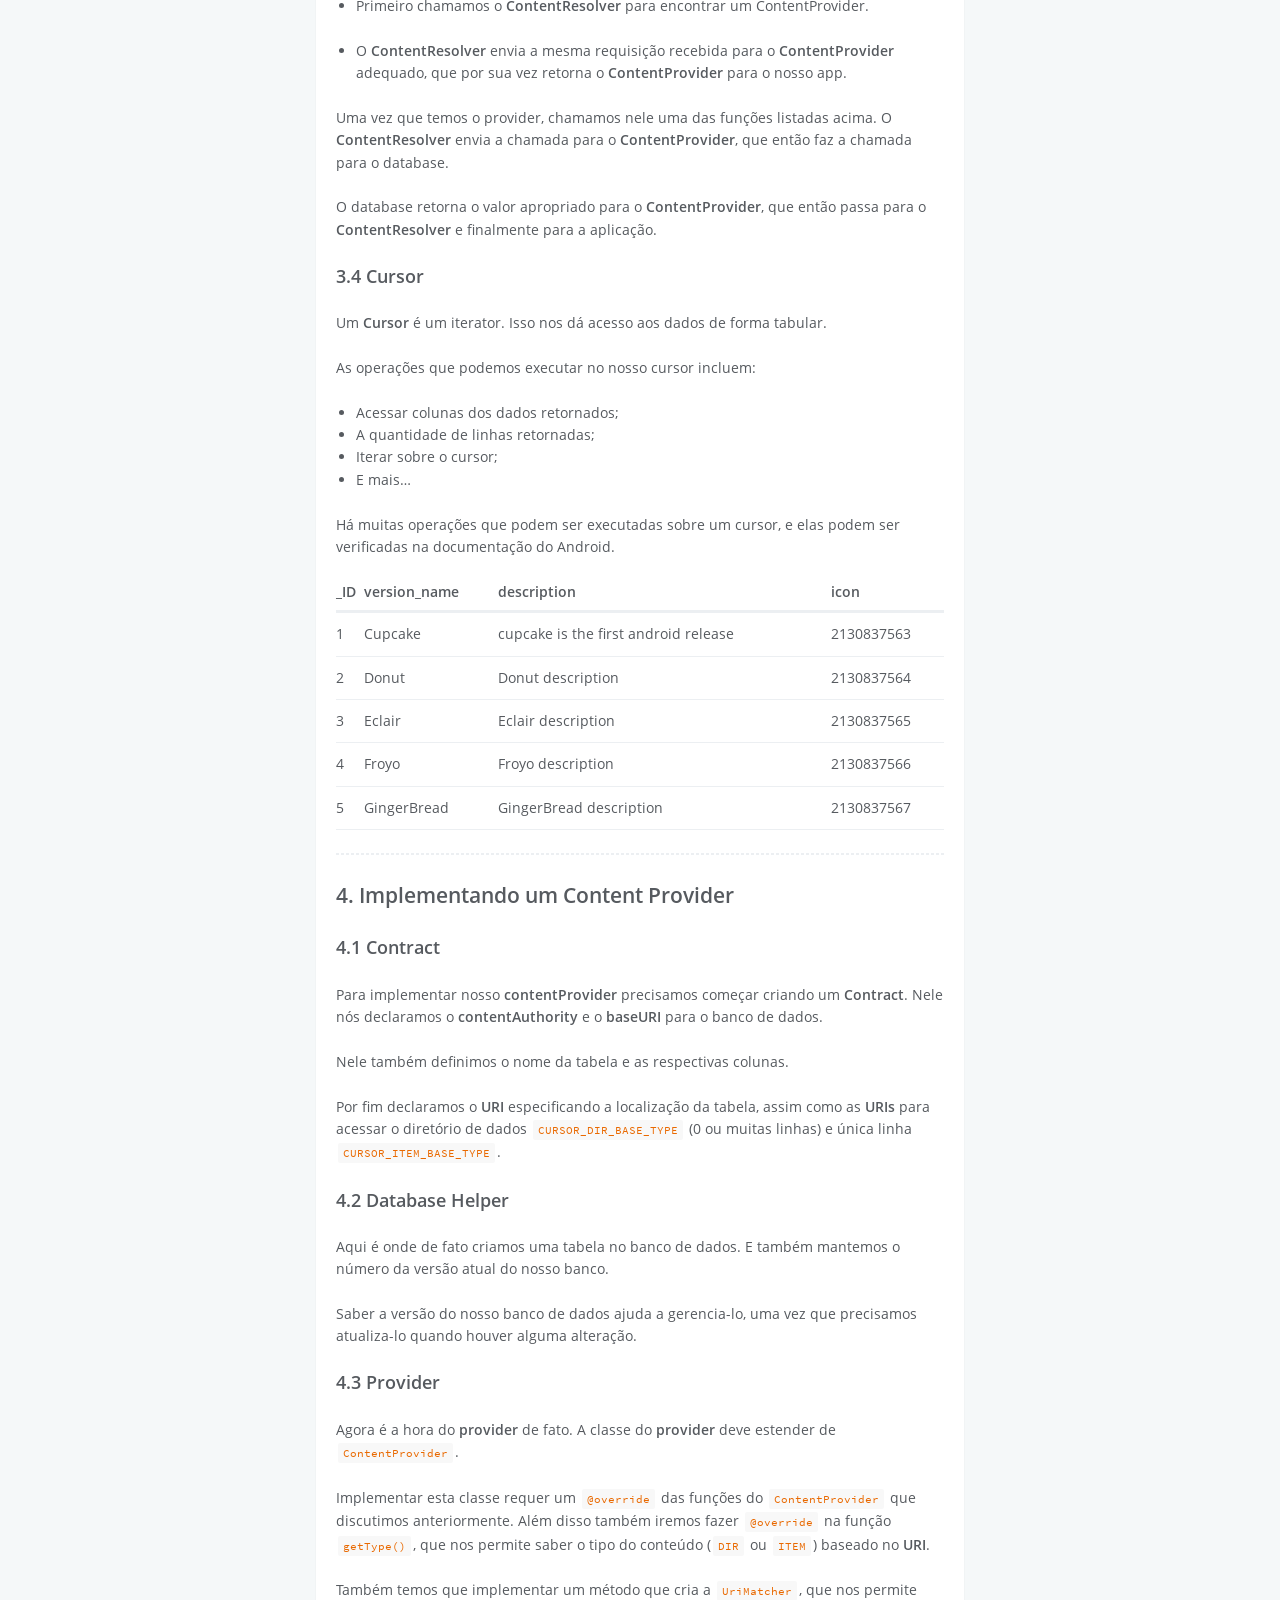
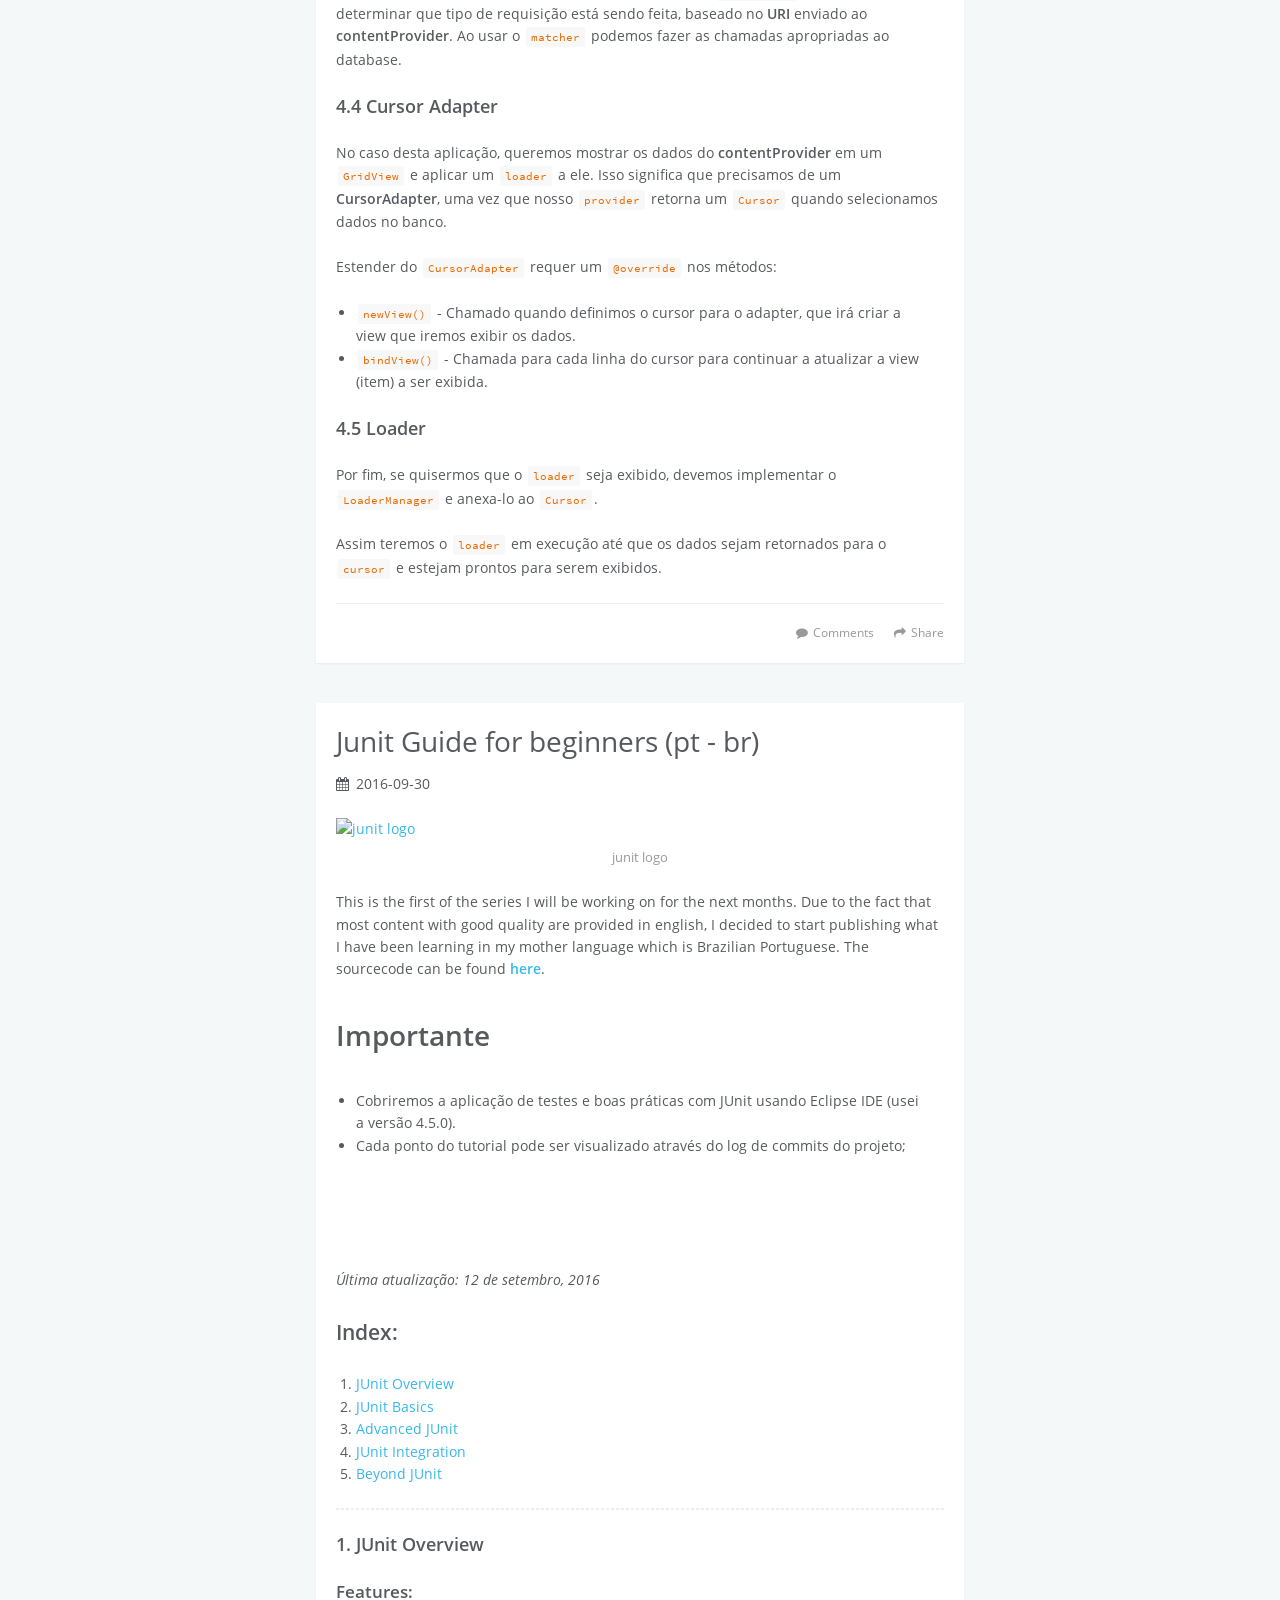
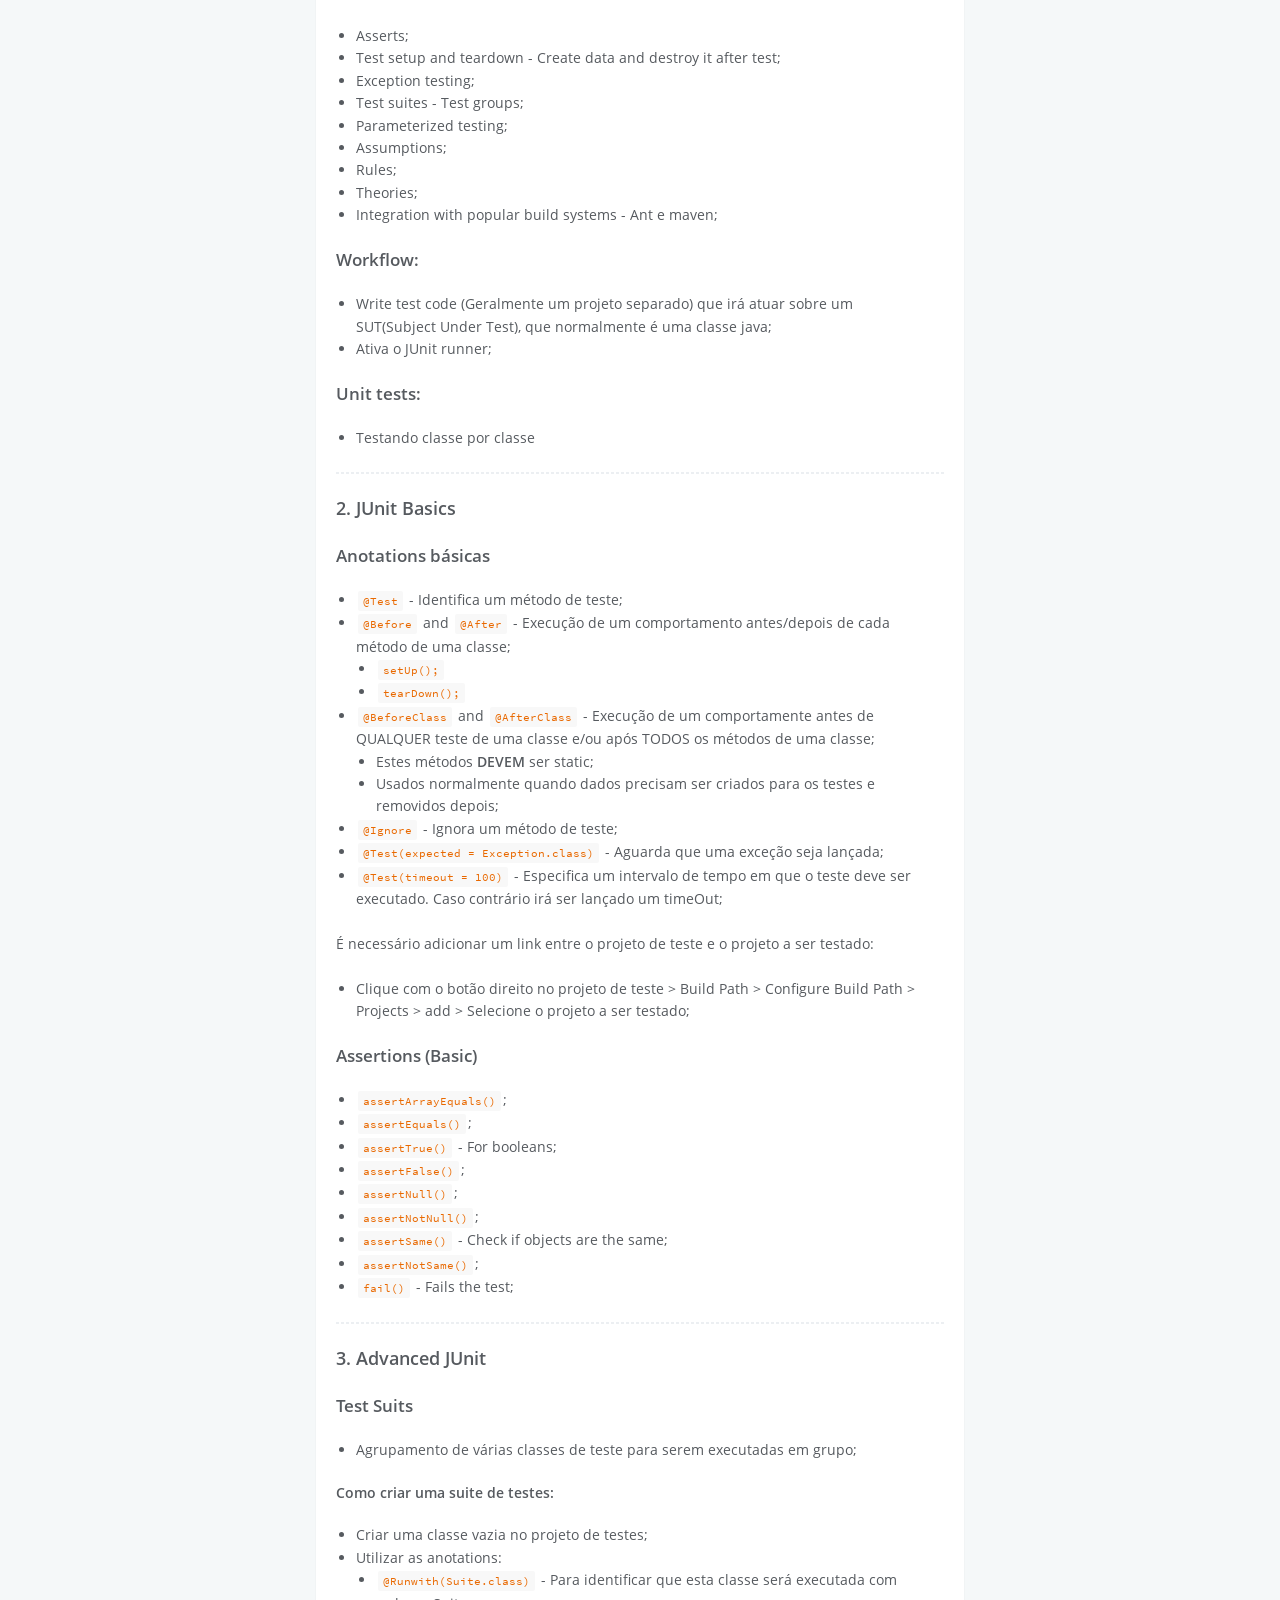
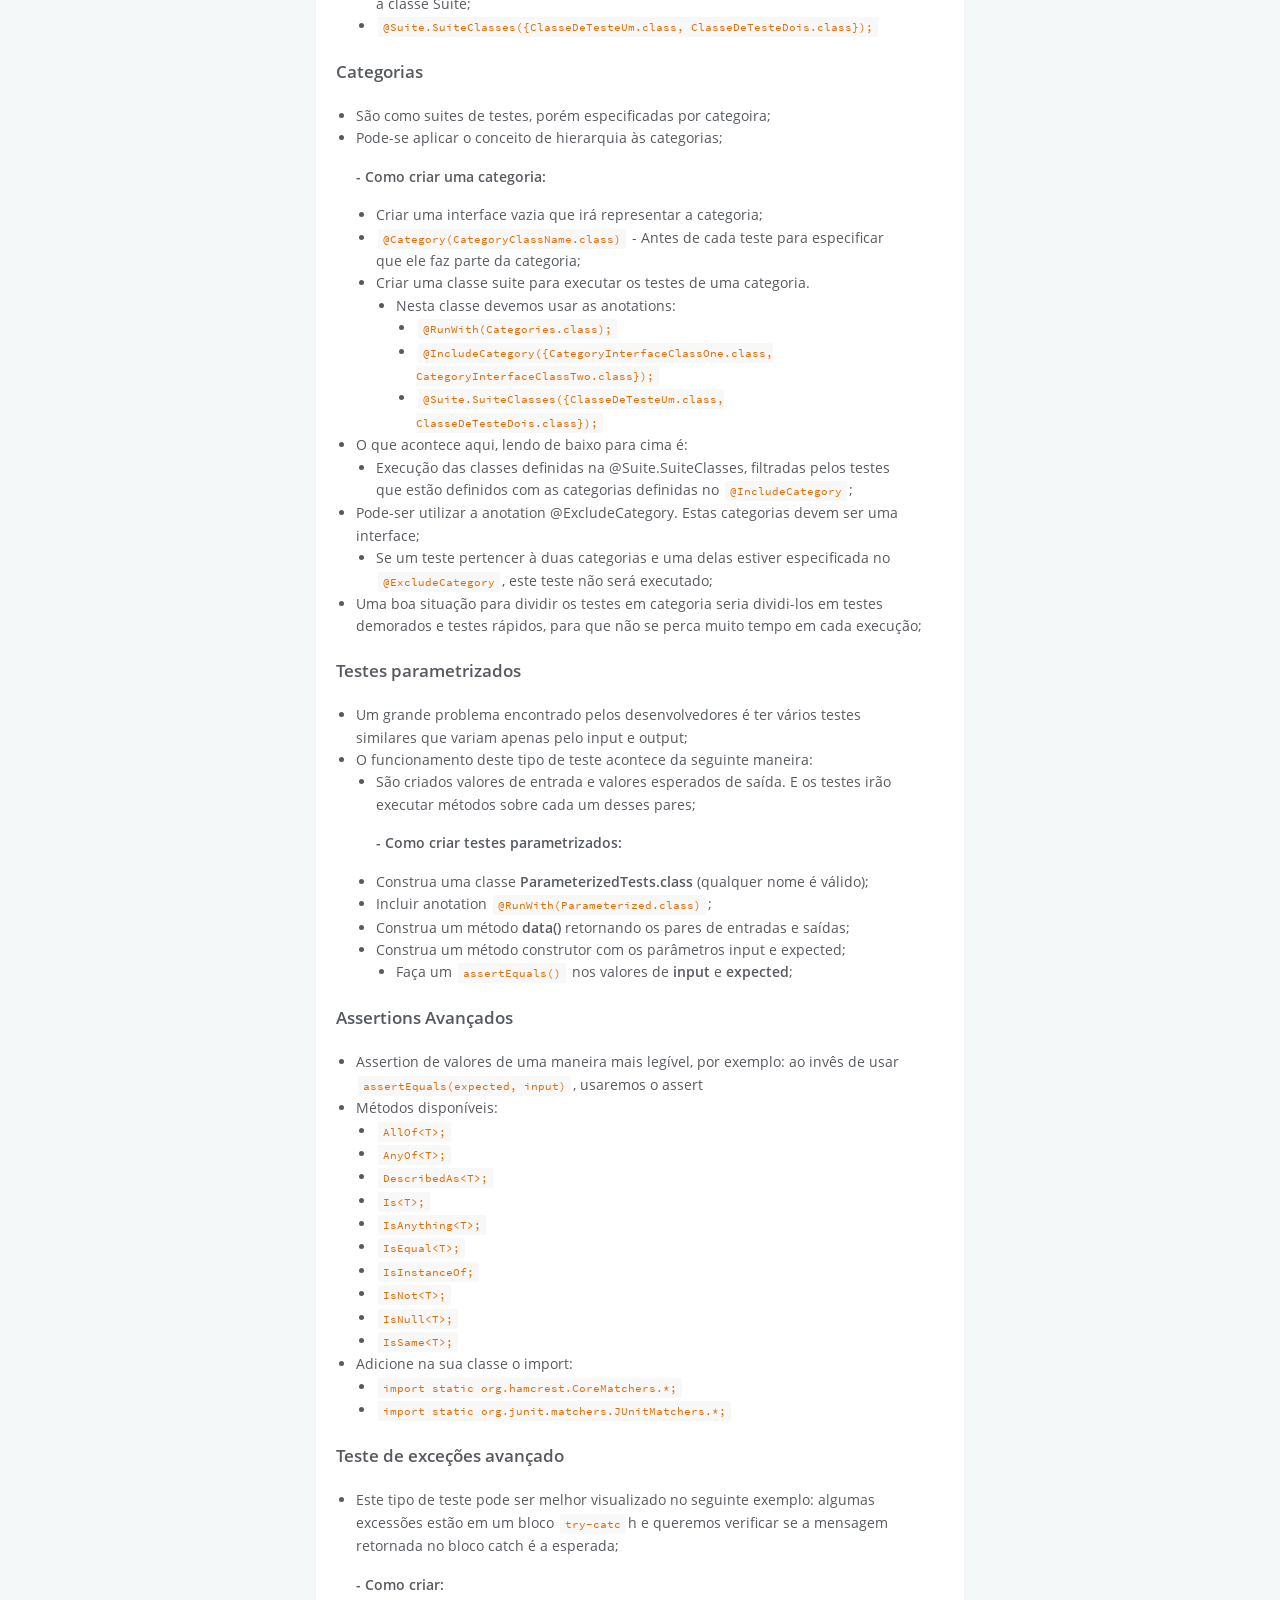
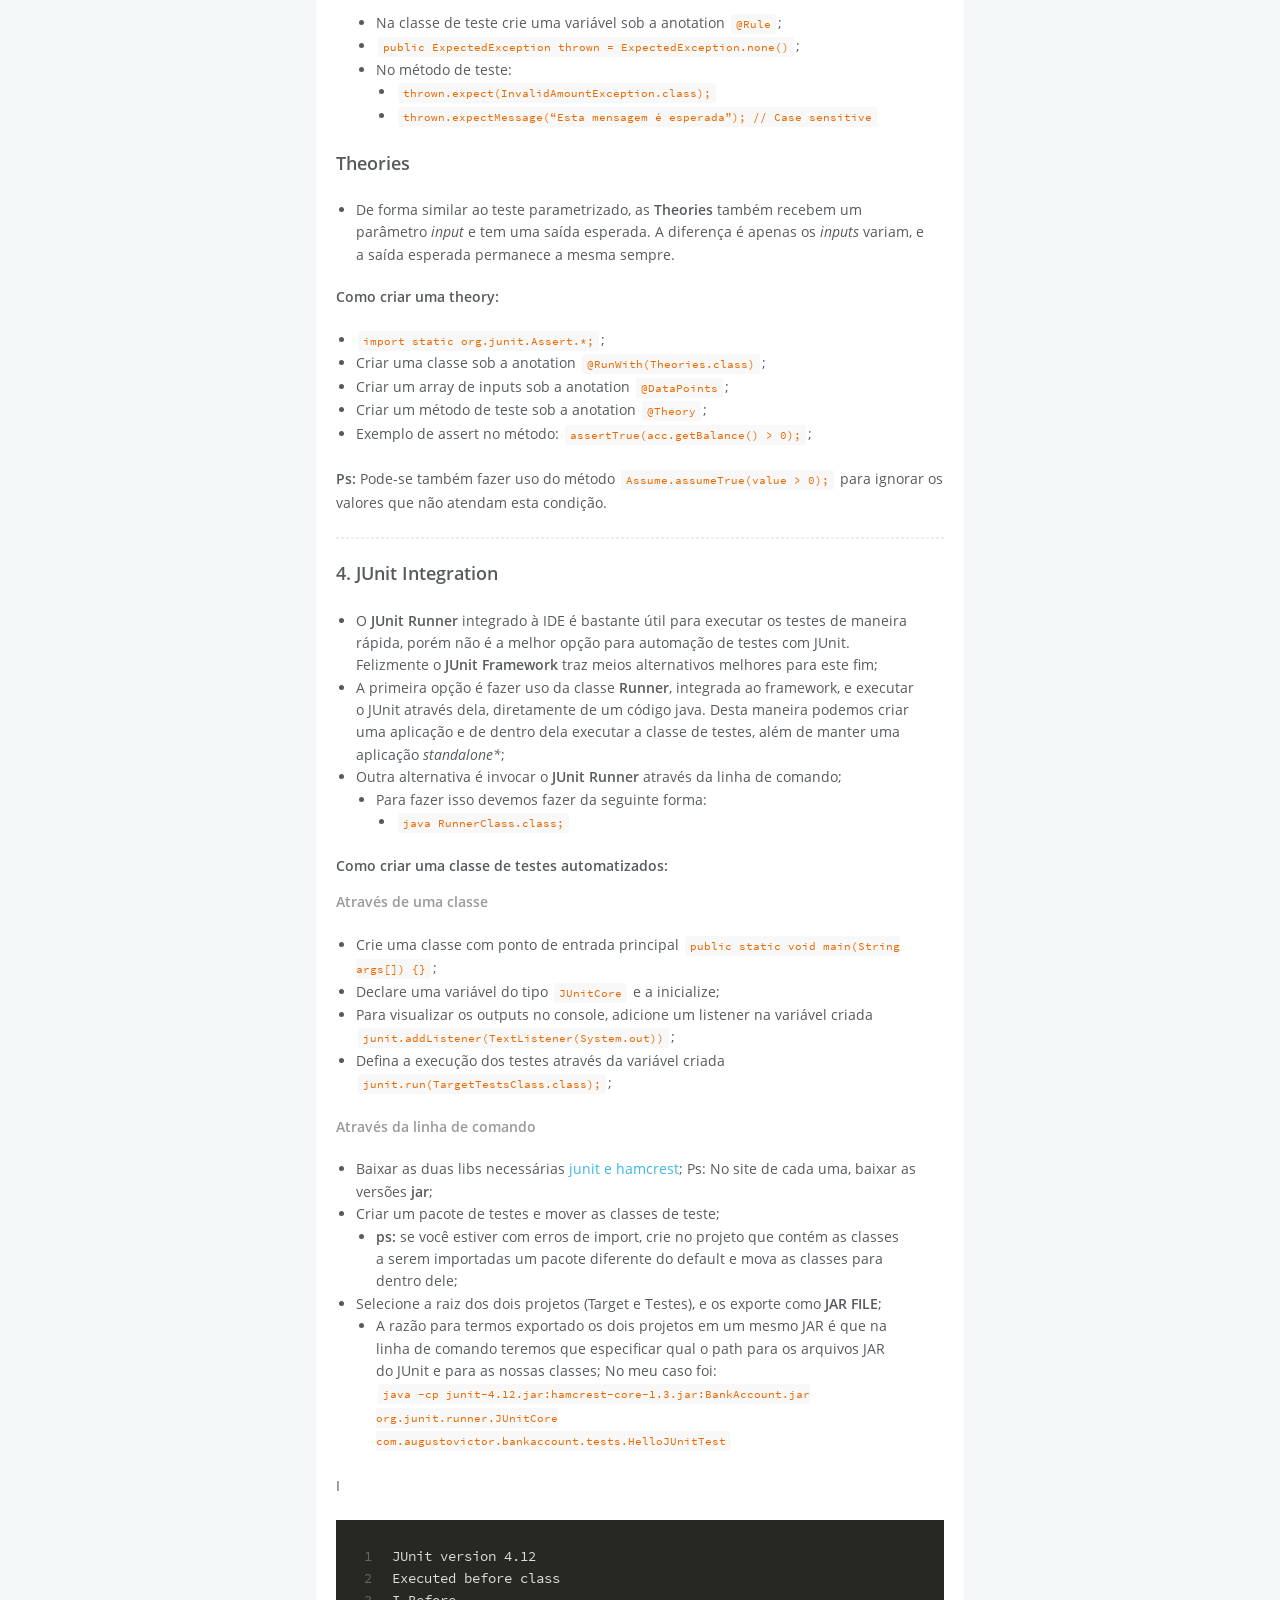
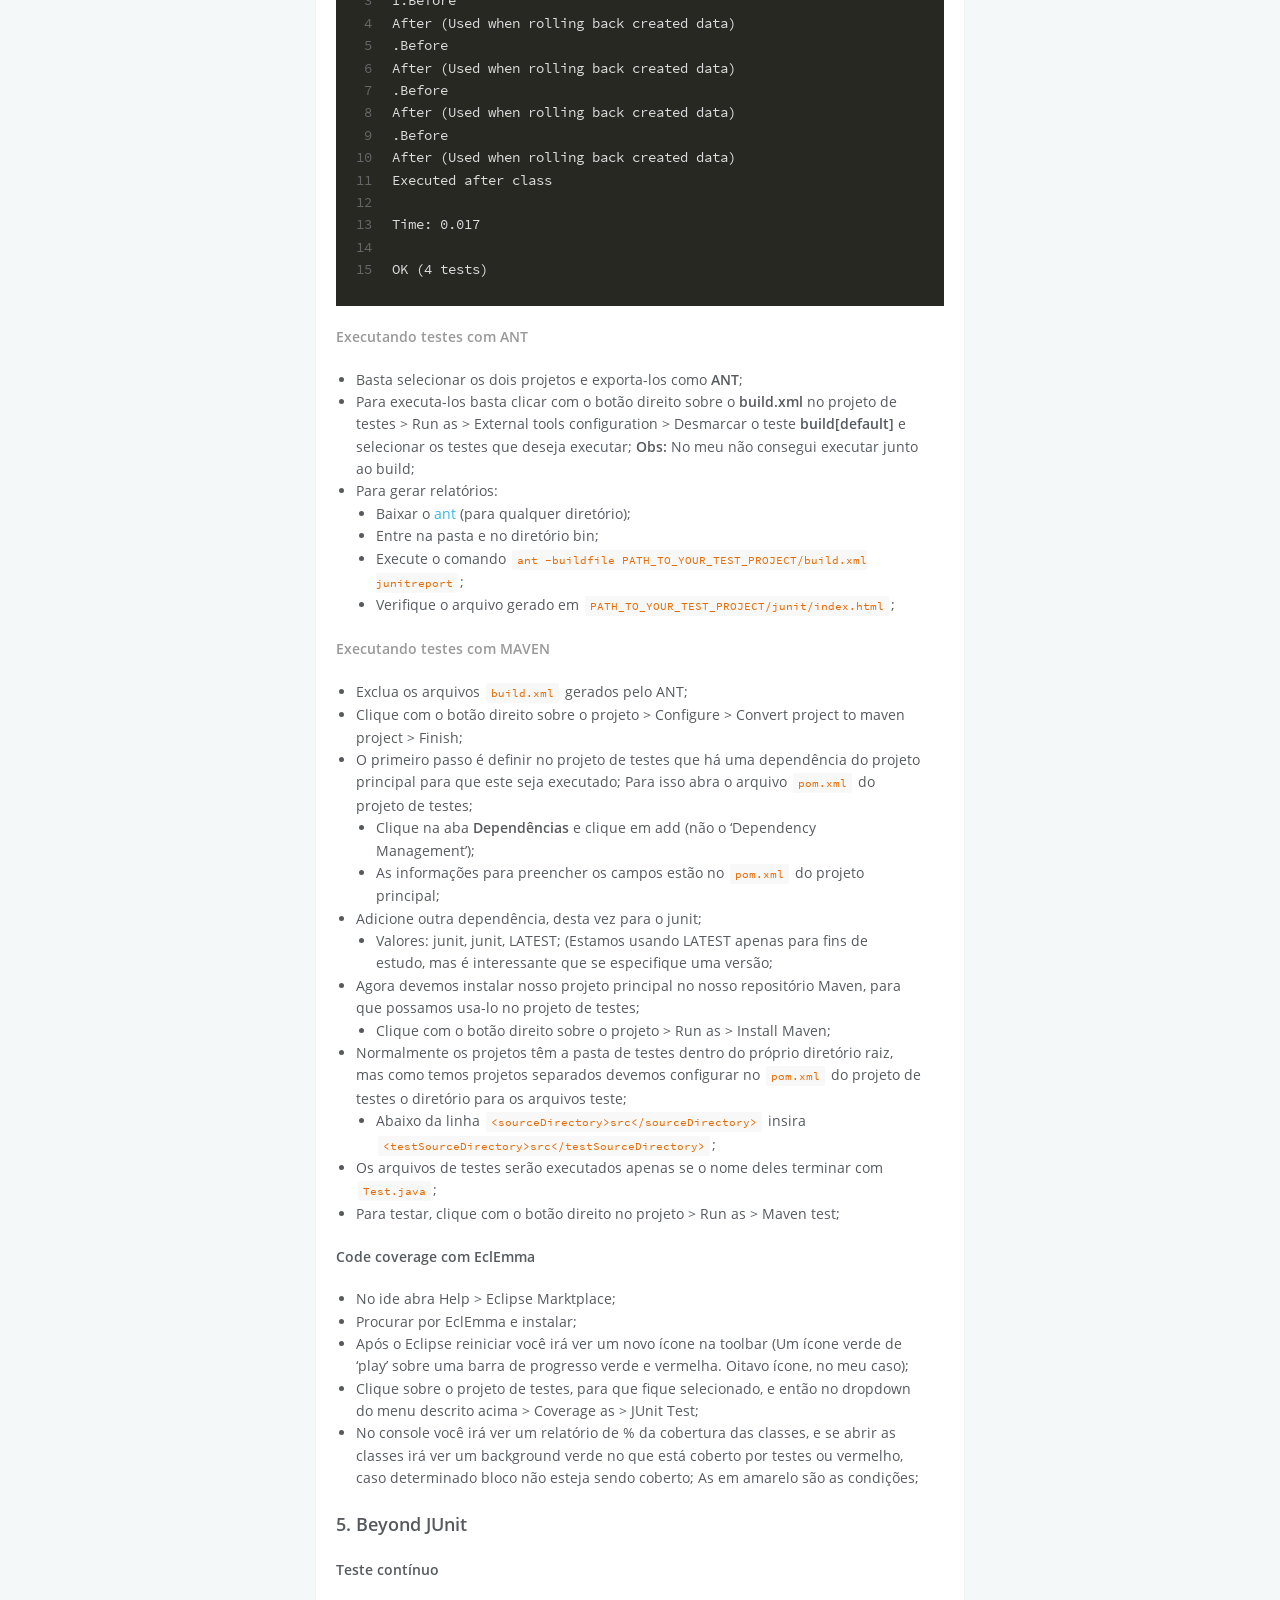
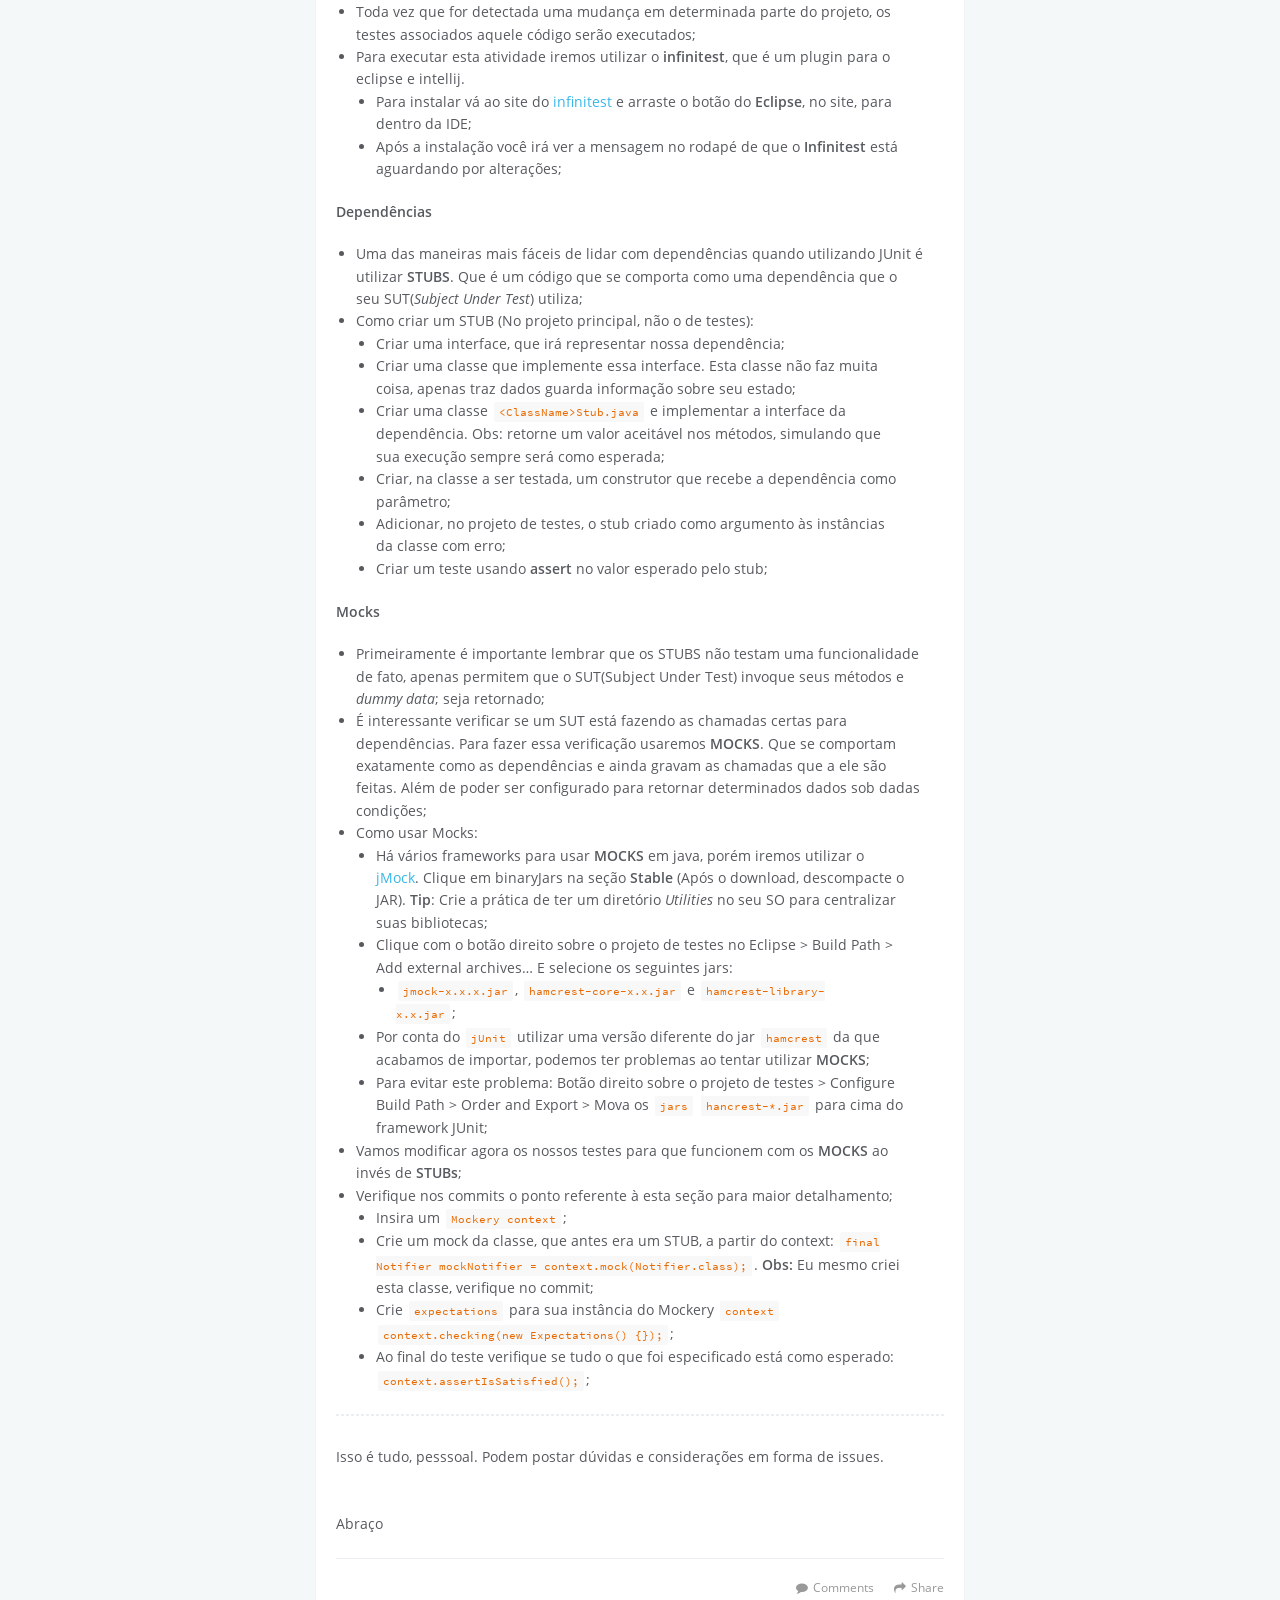
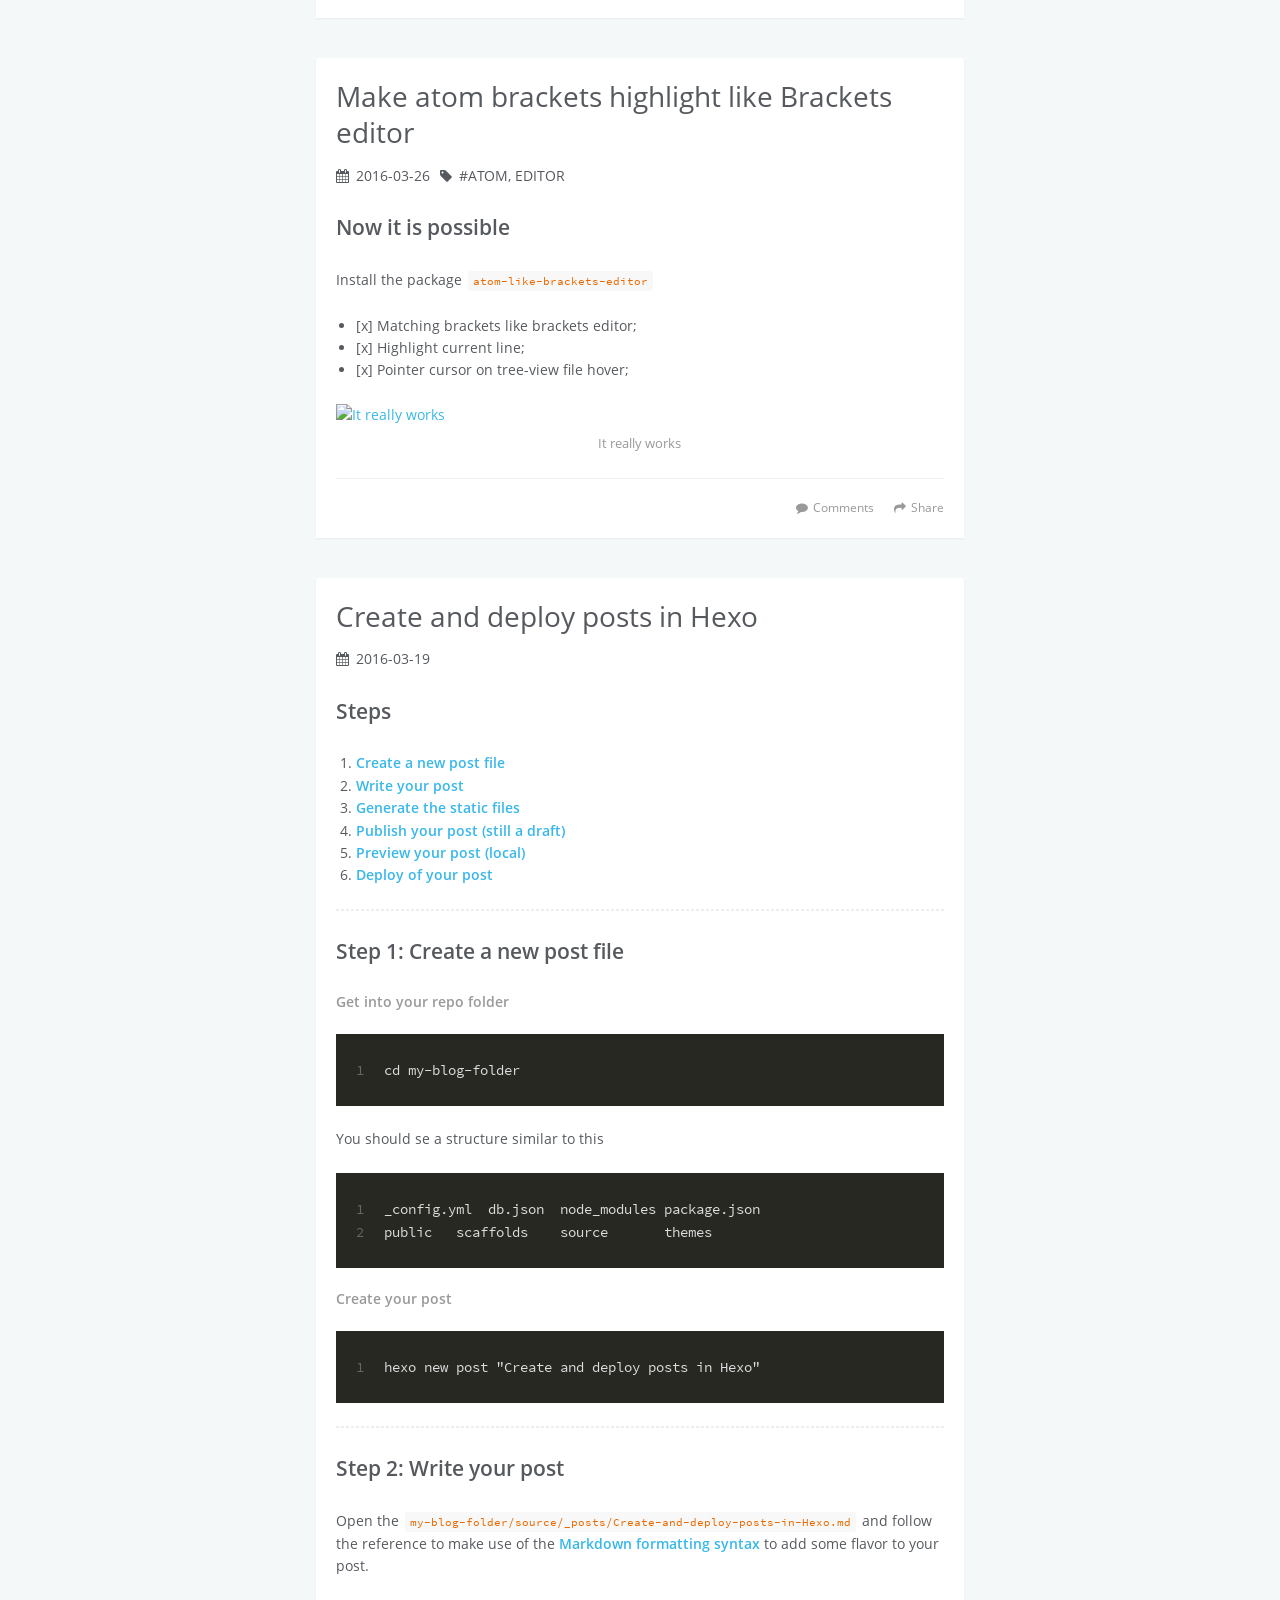
==== commit 2b712de4: "Site updated: 2016-10-08 19:05:36" ====
--- a/index.html
+++ b/index.html
@@ -335,7 +335,7 @@
 
 </div>
 
-    <a data-url="http://augustovictor.com/2016/10/08/Android-Content-Providers/" data-id="ciu10db7800000syocnjrnp91" class="article-share-link"><i class="fa fa-share"></i>Share</a>
+    <a data-url="http://augustovictor.com/2016/10/08/Android-Content-Providers/" data-id="ciu1r21a6000399yon0ny85xi" class="article-share-link"><i class="fa fa-share"></i>Share</a>
 <script>
     (function ($) {
         // Prevent duplicate binding
@@ -689,7 +689,7 @@
 </li>
 </ul>
 <h5 id="Dependencias"><a href="#Dependencias" class="headerlink" title="Dependências"></a>Dependências</h5><ul>
-<li>Uma das maneiras mais fáceis de lhe dar com dependências quando utilizando JUnit é utilizar <strong>STUBS</strong>. Que é um código que se comporta como uma dependência que o seu SUT(<em>Subject Under Test</em>) utiliza;</li>
+<li>Uma das maneiras mais fáceis de lidar com dependências quando utilizando JUnit é utilizar <strong>STUBS</strong>. Que é um código que se comporta como uma dependência que o seu SUT(<em>Subject Under Test</em>) utiliza;</li>
 <li>Como criar um STUB (No projeto principal, não o de testes):<ul>
 <li>Criar uma interface, que irá representar nossa dependência;</li>
 <li>Criar uma classe que implemente essa interface. Esta classe não faz muita coisa, apenas traz dados guarda informação sobre seu estado;</li>
@@ -734,7 +734,7 @@
 
 </div>
 
-    <a data-url="http://augustovictor.com/2016/09/30/Junit-Guide/" data-id="ciu10db8f00050syoqa6ym2gk" class="article-share-link"><i class="fa fa-share"></i>Share</a>
+    <a data-url="http://augustovictor.com/2016/09/30/Junit-Guide/" data-id="ciu1r219r000099yom23ece2l" class="article-share-link"><i class="fa fa-share"></i>Share</a>
 <script>
     (function ($) {
         // Prevent duplicate binding
@@ -865,7 +865,7 @@
 
 </div>
 
-    <a data-url="http://augustovictor.com/2016/03/26/Make-atom-brackets-highlight-like-Brackets-editor/" data-id="ciu10db8j00060syopjs83592" class="article-share-link"><i class="fa fa-share"></i>Share</a>
+    <a data-url="http://augustovictor.com/2016/03/26/Make-atom-brackets-highlight-like-Brackets-editor/" data-id="ciu1r21a8000499yo82zl49w0" class="article-share-link"><i class="fa fa-share"></i>Share</a>
 <script>
     (function ($) {
         // Prevent duplicate binding
@@ -1017,7 +1017,7 @@
 
 </div>
 
-    <a data-url="http://augustovictor.com/2016/03/19/Create-and-deploy-posts-in-Hexo/" data-id="ciu10db8b00030syow48rmf73" class="article-share-link"><i class="fa fa-share"></i>Share</a>
+    <a data-url="http://augustovictor.com/2016/03/19/Create-and-deploy-posts-in-Hexo/" data-id="ciu1r219z000299yose2s5jxq" class="article-share-link"><i class="fa fa-share"></i>Share</a>
 <script>
     (function ($) {
         // Prevent duplicate binding
